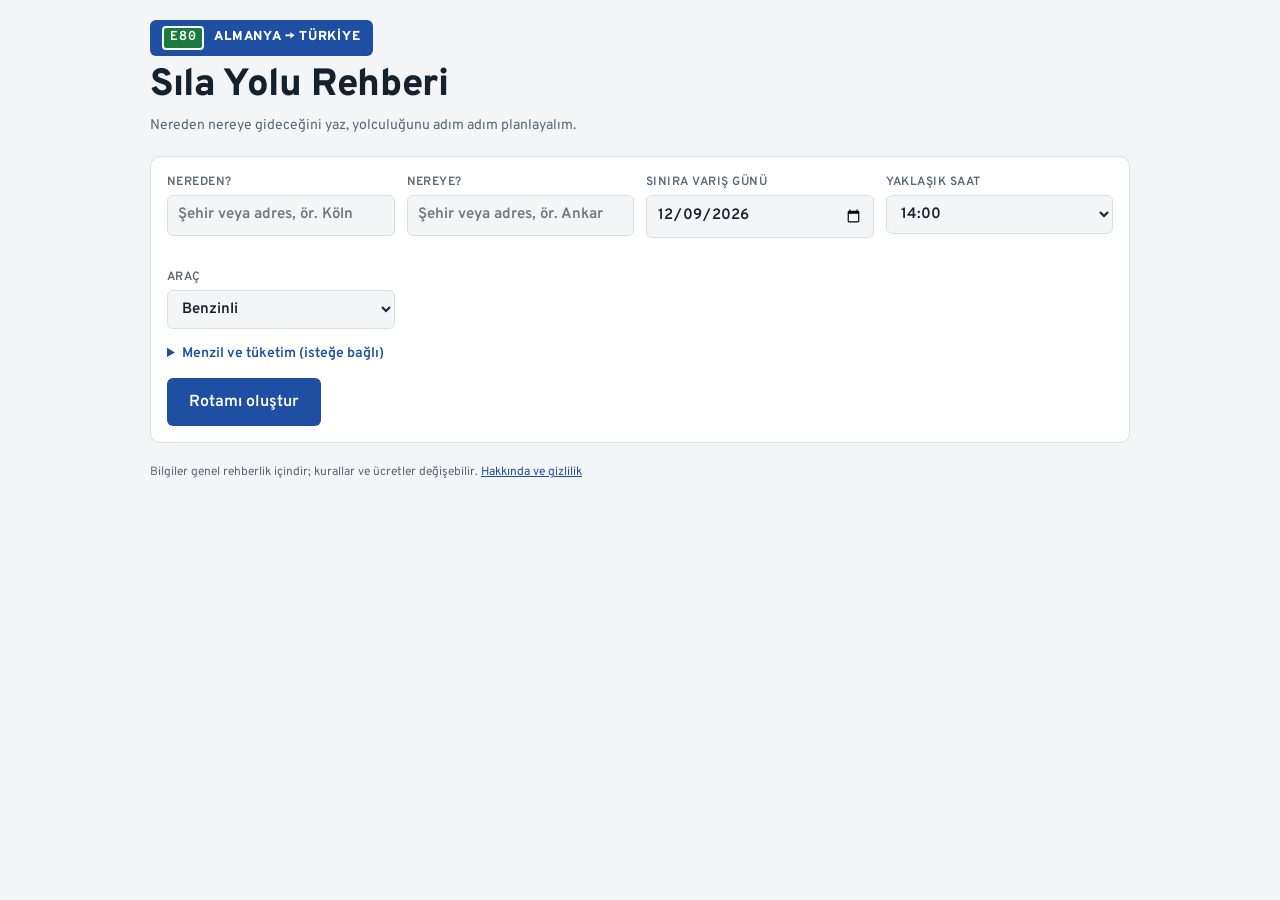
==== index.html @ c0188beb "Impressum yerine Türkçe Hakkında/gizlilik sayfası Co-Authored-By: Claude Opus 5.5 (1M context) <nore" ====
<!doctype html>
<html lang="tr">
<head>
<meta charset="utf-8">
<meta name="viewport" content="width=device-width,initial-scale=1,viewport-fit=cover">
<meta name="description" content="Almanya'dan Türkiye'ye arabayla gidenler için rota, gümrük bekleme tahmini, vinyet, hız sınırı, roaming, yakıt ve tatil planlayıcısı.">
<title>Sıla Yolu Rehberi</title>
<link rel="preconnect" href="https://fonts.googleapis.com">
<link rel="stylesheet" href="https://fonts.googleapis.com/css2?family=Overpass:wght@400;600;800&family=Overpass+Mono:wght@500;700&display=swap">
<style>
/* Layout: otoyol tabelası dili; 3 adım: yolculuk formu → rota seçimi → açılır bölümlü plan */
:root{
  --bg:#f3f5f7; --surface:#ffffff; --ink:#15212c; --muted:#596777; --line:#d8dfe6;
  --accent:#1f4fa3; --accent-ink:#ffffff; --eroad:#1b7a3e; --signal:#e0a100;
  --good:#1d7a46; --warn:#a86300; --bad:#b3261e; --good-bg:#e3f3ea; --warn-bg:#fdf1dc; --bad-bg:#fbe5e3;
  --display:"Overpass",system-ui,-apple-system,"Segoe UI",sans-serif;
  --body:"Overpass",system-ui,-apple-system,"Segoe UI",sans-serif;
  --mono:"Overpass Mono",ui-monospace,"SFMono-Regular",Menlo,monospace;
}
@media (prefers-color-scheme:dark){:root:not([data-theme="light"]){
  --bg:#0e141c; --surface:#16202b; --ink:#e5ecf2; --muted:#94a2b1; --line:#283545;
  --accent:#6e9ae6; --accent-ink:#0e141c; --eroad:#4cb874; --signal:#f0b429;
  --good:#5cc98d; --warn:#f0a13a; --bad:#f2766c; --good-bg:#14301f; --warn-bg:#33260d; --bad-bg:#3a1714; color-scheme:dark}}
:root[data-theme="dark"]{
  --bg:#0e141c; --surface:#16202b; --ink:#e5ecf2; --muted:#94a2b1; --line:#283545;
  --accent:#6e9ae6; --accent-ink:#0e141c; --eroad:#4cb874; --signal:#f0b429;
  --good:#5cc98d; --warn:#f0a13a; --bad:#f2766c; --good-bg:#14301f; --warn-bg:#33260d; --bad-bg:#3a1714; color-scheme:dark}
*{box-sizing:border-box}
body{background:var(--bg);color:var(--ink);font-family:var(--body);font-size:15px;line-height:1.5;padding-inline:16px;padding-block:20px 48px}
.wrap{max-width:980px;margin:0 auto;display:flex;flex-direction:column;gap:20px}
h1,h2,h3{font-family:var(--display);text-wrap:balance;margin:0;line-height:1.15}
h1{font-size:clamp(26px,5vw,38px);font-weight:800;letter-spacing:-.01em}
h2{font-size:20px;font-weight:800}
h3{font-size:16px;font-weight:800}
p{margin:0}
a{color:var(--accent)}
.muted{color:var(--muted)}
.small{font-size:13px}
.num{font-family:var(--mono);font-variant-numeric:tabular-nums}
header.top{display:flex;flex-direction:column;gap:8px}
.sign{display:inline-flex;align-items:center;gap:10px;background:var(--accent);color:var(--accent-ink);padding:6px 12px;border-radius:6px;font-family:var(--display);font-weight:800;font-size:13px;letter-spacing:.06em;text-transform:uppercase;align-self:flex-start}
.sign .e{background:var(--eroad);color:#fff;border:2px solid #fff;border-radius:4px;padding:0 6px;font-family:var(--mono)}
.panel{background:var(--surface);border:1px solid var(--line);border-radius:10px;padding:16px}
.controls{display:grid;grid-template-columns:repeat(auto-fit,minmax(160px,1fr));gap:12px}
label{display:flex;flex-direction:column;gap:4px;font-size:12px;font-weight:600;letter-spacing:.04em;text-transform:uppercase;color:var(--muted)}
select,input{font:inherit;font-size:15px;text-transform:none;letter-spacing:0;color:var(--ink);background:var(--bg);border:1px solid var(--line);border-radius:6px;padding:8px 10px;min-width:0;width:100%}
select:focus-visible,input:focus-visible,button:focus-visible,a:focus-visible{outline:3px solid var(--signal);outline-offset:2px}
.hint{font-size:12px;font-weight:400;letter-spacing:0;text-transform:none;min-height:1.2em}
.hint.ok{color:var(--good)} .hint.warn{color:var(--warn)}
.controls{grid-template-columns:repeat(auto-fit,minmax(200px,1fr))}
.filterbar{display:flex;flex-wrap:wrap;gap:8px;align-items:center;justify-content:space-between}
.note{border-left:4px solid var(--signal);background:var(--warn-bg);padding:10px 12px;border-radius:0 6px 6px 0;font-size:13px}
nav.tabs{display:flex;gap:6px;overflow-x:auto;padding-bottom:2px;scrollbar-width:thin}
nav.tabs button{font:inherit;font-family:var(--display);font-weight:600;font-size:14px;white-space:nowrap;border:1px solid var(--line);background:var(--surface);color:var(--ink);padding:8px 14px;border-radius:999px;cursor:pointer}
nav.tabs button[aria-selected="true"]{background:var(--accent);color:var(--accent-ink);border-color:var(--accent)}
.stack{display:flex;flex-direction:column;gap:14px}
.route{display:grid;grid-template-columns:1fr auto;gap:10px 16px;align-items:start}
.route.best{border-color:var(--good);box-shadow:0 0 0 1px var(--good)}
.route .meta{display:flex;flex-direction:column;align-items:flex-end;gap:2px;text-align:right}
.route .big{font-family:var(--mono);font-weight:700;font-size:22px}
.route .body{grid-column:1/-1;display:flex;flex-direction:column;gap:10px;min-width:0}
.plates{display:flex;flex-wrap:wrap;gap:6px;align-items:center}
.plate{font-family:var(--mono);font-weight:700;font-size:12px;border:2px solid var(--ink);border-radius:50%/60%;padding:1px 9px;min-width:38px;text-align:center;background:var(--surface)}
.plate.noeu{border-color:var(--bad);color:var(--bad)}
.arrow{color:var(--muted);font-size:12px}
.chips{display:flex;flex-wrap:wrap;gap:6px}
.chip{font-size:12px;font-weight:600;padding:3px 9px;border-radius:999px;border:1px solid var(--line);background:var(--bg)}
.chip.good{background:var(--good-bg);color:var(--good);border-color:transparent}
.chip.warn{background:var(--warn-bg);color:var(--warn);border-color:transparent}
.chip.bad{background:var(--bad-bg);color:var(--bad);border-color:transparent}
.btn{display:inline-flex;align-items:center;gap:6px;font:inherit;font-weight:600;font-size:14px;text-decoration:none;background:var(--accent);color:var(--accent-ink);border:0;border-radius:6px;padding:8px 14px;cursor:pointer}
.btn.ghost{background:transparent;color:var(--accent);border:1px solid var(--accent)}
.row{display:flex;flex-wrap:wrap;gap:8px;align-items:center}
.tbl{overflow-x:auto;border:1px solid var(--line);border-radius:10px;background:var(--surface)}
table{border-collapse:collapse;width:100%;min-width:560px;font-size:14px}
th,td{padding:9px 12px;text-align:left;border-bottom:1px solid var(--line);vertical-align:top}
th{font-size:11px;letter-spacing:.06em;text-transform:uppercase;color:var(--muted);font-weight:700;background:var(--bg)}
tr:last-child td{border-bottom:0}
td.n{font-family:var(--mono);font-variant-numeric:tabular-nums;white-space:nowrap}
.speed{display:inline-flex;align-items:center;justify-content:center;width:40px;height:40px;border-radius:50%;border:5px solid #d42a1e;background:#fff;color:#111;font-family:var(--mono);font-weight:700;font-size:14px}
.speed.free{border-color:#888;background:#fff;color:#888;font-size:10px;position:relative}
.gates{display:grid;grid-template-columns:repeat(auto-fit,minmax(260px,1fr));gap:12px}
.gate{display:flex;flex-direction:column;gap:8px}
.gate .head{display:flex;justify-content:space-between;gap:10px;align-items:baseline}
.bar{height:8px;border-radius:4px;background:var(--line);overflow:hidden}
.bar>i{display:block;height:100%;border-radius:4px}
.rank{font-family:var(--mono);font-weight:700;color:var(--muted)}
.gate input{max-width:120px}
ul.clean{margin:0;padding-left:18px;display:flex;flex-direction:column;gap:6px}
.check{display:flex;gap:10px;align-items:flex-start;text-transform:none;letter-spacing:0;font-size:15px;font-weight:400;color:var(--ink);flex-direction:row}
.check input{width:auto;margin-top:4px}
footer{font-size:12px;color:var(--muted)}
@media (max-width:560px){.route{grid-template-columns:1fr}.route .meta{align-items:flex-start;text-align:left}}
@media (prefers-reduced-motion:no-preference){.bar>i{transition:width .3s ease}}
.fields{display:grid;grid-template-columns:repeat(auto-fit,minmax(180px,1fr));gap:12px}
.btn.lg{font-size:16px;padding:12px 22px}
.stephead{display:flex;flex-wrap:wrap;gap:10px;align-items:center;justify-content:space-between}
details.more summary{cursor:pointer;color:var(--accent);font-weight:600;font-size:14px}
details.more[open] summary{margin-bottom:12px}
details.sec{background:var(--surface);border:1px solid var(--line);border-radius:10px}
[hidden]{display:none!important}
details.sec>summary{cursor:pointer;list-style:none;display:grid;grid-template-columns:1fr auto;gap:2px 12px;align-items:center;padding:14px 16px;font-family:var(--display);font-weight:800;font-size:17px}
details.sec>summary::-webkit-details-marker{display:none}
details.sec>summary::after{content:"+";font-family:var(--mono);font-size:20px;color:var(--accent);grid-column:2;grid-row:1/span 2}
details.sec[open]>summary::after{content:"–"}
details.sec>summary .sub{font-family:var(--body);font-weight:400;font-size:13px;color:var(--muted);grid-column:1}
details.sec .inner{padding:0 16px 16px}
.route.compact{gap:8px 16px}
.err{color:var(--bad)}
.hint.busy{color:var(--warn);font-weight:600}
#shareMsg{font-size:13px;color:var(--good)}
</style>
<style>:root{padding:env(safe-area-inset-top,0) 0 env(safe-area-inset-bottom,0)}body{margin:0;font-size:14px}img{max-width:100%}</style>
</head>
<body>


<div class="wrap">
  <header class="top">
    <span class="sign"><span class="e">E80</span> Almanya → Türkiye</span>
    <h1>Sıla Yolu Rehberi</h1>
    <p class="muted" id="tagline">Nereden nereye gideceğini yaz, yolculuğunu adım adım planlayalım.</p>
  </header>

  <!-- ADIM 1: Yolculuk -->
  <form id="step1" class="panel stack" novalidate>
    <div class="fields">
      <label for="from">Nereden?
        <input id="from" list="fromList" autocomplete="off" placeholder="Şehir veya adres, ör. Köln">
        <span id="fromHint" class="hint"></span>
      </label>
      <label for="to">Nereye?
        <input id="to" list="toList" autocomplete="off" placeholder="Şehir veya adres, ör. Ankara">
        <span id="toHint" class="hint"></span>
      </label>
      <label for="date">Sınıra varış günü
        <input id="date" type="date">
        <span id="dateHint" class="hint"></span>
      </label>
      <label for="hour">Yaklaşık saat
        <select id="hour"></select>
      </label>
      <label for="fuel">Araç
        <select id="fuel"><option value="b">Benzinli</option><option value="d">Dizel</option><option value="e">Elektrikli</option></select>
      </label>
    </div>
    <datalist id="fromList"></datalist>
    <datalist id="toList"></datalist>
    <details class="more">
      <summary>Menzil ve tüketim (isteğe bağlı)</summary>
      <div class="fields">
        <label for="range">Dolu depo / tam şarj ile menzil (km)
          <input id="range" type="number" min="100" max="1500" step="50">
        </label>
        <label for="cons"><span id="consLbl">Tüketim (L/100 km)</span>
          <input id="cons" type="number" min="3" max="30" step="0.5">
        </label>
      </div>
    </details>
    <div class="row"><button class="btn lg" type="submit">Rotamı oluştur</button></div>
  </form>

  <!-- ADIM 2: Rota seçimi -->
  <section id="step2" class="stack" hidden>
    <div class="stephead">
      <div class="stack" style="gap:2px;min-width:0"><h2>Rotanı seç</h2><p class="muted small" id="tripLine"></p></div>
      <button class="btn ghost" type="button" data-step="1">Değiştir</button>
    </div>
    <div id="routes" class="stack"></div>
    <p class="muted small">Süre: ortalama 85 km/s sürüş ve seçtiğin gün ile saat için tahmini sınır beklemesi. Mola süresi dahil değil.</p>
  </section>

  <!-- ADIM 3: Plan -->
  <section id="step3" class="stack" hidden>
    <div class="stephead">
      <button class="btn ghost" type="button" data-step="2">← Diğer rotalar</button>
      <button class="btn ghost" type="button" data-step="1">Yeni yolculuk</button>
    </div>
    <div id="planHead" class="panel stack"></div>
    <div id="busyNote" class="note" hidden></div>

    <details class="sec" open>
      <summary><span>Gümrük kapıları</span><span class="sub" id="sumGate"></span></summary>
      <div class="stack inner">
        <p class="small muted">Bekleme süreleri canlı değil, mevsime, güne ve saate göre tahmindir. Yolda öğrendiğin gerçek süreyi “Gözlem” kutusuna yazarsan öneri ona göre değişir.</p>
        <div id="gatesTR" class="gates"></div>
        <div id="gatesTransitWrap" class="stack"><h3>Yol üstündeki diğer sınırlar</h3><div id="gatesTransit" class="gates"></div></div>
        <p class="small">Canlı kontrol: Google Haritalar trafik katmanı, “Kapıkule son durum” grupları<span id="liveLinks"></span>.</p>
      </div>
    </details>

    <details class="sec">
      <summary><span>Vinyet ve otoyol ücretleri</span><span class="sub" id="sumToll"></span></summary>
      <div class="stack inner">
        <p class="small muted">Ücretler yaklaşıktır. Satın almadan önce resmi siteden kontrol et, plakayı doğru gir.</p>
        <div class="tbl"><table>
          <thead><tr><th>Ülke</th><th>Sistem</th><th>Nereden alınır</th><th>Yaklaşık ücret</th><th>Dikkat</th></tr></thead>
          <tbody id="tollRows"></tbody>
        </table></div>
      </div>
    </details>

    <details class="sec">
      <summary><span id="fuelTitle">Yakıt molaları</span><span class="sub" id="sumFuel"></span></summary>
      <div class="stack inner">
        <div id="fuelSummary" class="chips"></div>
        <p class="muted small" id="planNote"></p>
        <div id="evLinks" class="note" hidden>Şarj fiyatlarını göstermiyoruz, çünkü ağa ve üyeliğe göre çok değişiyor. Güncel fiyat, doluluk ve arıza için <a href="https://abetterrouteplanner.com" target="_blank" rel="noopener">A Better Route Planner</a>, <a href="https://www.plugshare.com" target="_blank" rel="noopener">PlugShare</a> veya <a href="https://chargemap.com" target="_blank" rel="noopener">Chargemap</a> kullan. Türkiye'de ZES, Eşarj, Trugo gibi ağların kendi uygulamaları gerekir.</div>
        <div id="fuelPlan" class="stack"></div>
        <h3 id="tableTitle">Ülkelere göre ortalama fiyat</h3>
        <p class="small muted" id="priceNote"><span id="priceStamp">Fiyatlar 5–9 Ekim 2026 ülke ortalamalarıdır.</span> Her sabah kendiliğinden güncellenir. Otoyol istasyonları genelde 10–30 cent daha pahalıdır.</p>
        <div class="tbl"><table>
          <thead id="fuelHead"></thead>
          <tbody id="fuelRows"></tbody>
        </table></div>
      </div>
    </details>

    <details class="sec">
      <summary><span>Hız sınırları</span><span class="sub" id="sumSpeed"></span></summary>
      <div class="stack inner">
        <p class="small muted">Otomobil için genel sınırlar (km/s). Tabela her zaman önceliklidir.</p>
        <div class="tbl"><table>
          <thead><tr><th>Ülke</th><th>Şehir içi</th><th>Şehir dışı</th><th>Ekspres yol</th><th>Otoyol</th><th>Alkol (‰)</th><th>Not</th></tr></thead>
          <tbody id="speedRows"></tbody>
        </table></div>
      </div>
    </details>

    <details class="sec">
      <summary><span>Mobil internet (roaming)</span><span class="sub" id="sumRoam"></span></summary>
      <div class="stack inner">
        <div class="tbl"><table>
          <thead><tr><th>Ülke</th><th>AB roaming</th><th>Açıklama</th></tr></thead>
          <tbody id="roamRows"></tbody>
        </table></div>
        <div id="roamZones" class="gates"></div>
        <ul class="clean small">
          <li>Sınıra 20 km kala otomatik şebeke seçimini kapat ve AB şebekesini elle seç, ya da mobil veriyi kapat.</li>
          <li id="tipRS">Sırbistan için operatörünün paketine bak veya yerel eSIM al.</li>
          <li>Türkiye'de Türk hattı veya eSIM kullan. Yurt dışından getirilen telefon Türk hattıyla 120 gün çalışır.</li>
          <li id="tipFerry">Feribotta telefon gemi şebekesine bağlanır, çok pahalıdır: uçak modu ve gemi Wi-Fi'ı kullan.</li>
          <li>Haritaları yola çıkmadan çevrimdışı indir.</li>
        </ul>
      </div>
    </details>

    <details class="sec" id="holSec">
      <summary><span>Tatiller ve yoğun günler</span><span class="sub" id="sumHol"></span></summary>
      <div class="stack inner">
        <p class="small muted">Sınıra varış gününe göre: yol boyunca geçeceğin ülkelerde son 2 gün içindeki resmi tatiller, Türkiye'de varışını izleyen günler ve devam eden okul tatilleri.</p>
        <div id="holList" class="stack"></div>
        <p class="small muted">Resmi tatillerde otoyol dışındaki market ve benzinlikler kapalı olabilir. Kamyon yasağı olan ülkelerde (Avusturya, Macaristan, Romanya vb.) yollar daha rahat olabilir. Okul tatilinde yerel tatil trafiği artar.</p>
      </div>
    </details>

    <details class="sec">
      <summary><span>Acil numaralar ve konsolosluklar</span><span class="sub">Her yerde 112</span></summary>
      <div class="stack inner">
        <div class="panel stack" style="gap:4px">
          <p class="small muted">Dışişleri Konsolosluk Çağrı Merkezi (7/24)</p>
          <p class="big num" style="font-size:20px;font-weight:700;user-select:all">+90 312 292 29 29</p>
          <p class="small muted">Pasaport kaybı, kaza, gözaltı gibi durumlarda arayabilirsin.</p>
        </div>
        <div class="tbl"><table>
          <thead><tr><th>Ülke</th><th>Acil</th><th>Yol yardımı</th><th>Türk temsilciliği</th></tr></thead>
          <tbody id="sosRows"></tbody>
        </table></div>
        <p class="small muted">ADAC üyesiysen yurt dışı acil hattı: <span class="num" style="user-select:all">+49 89 22 22 22</span>. Sahte “ADAC” çekici ve yol yardımcılarına dikkat; yardımı sadece bu numaradan iste.</p>
      </div>
    </details>

    <details class="sec">
      <summary><span>Yola çıkmadan kontrol listesi</span><span class="sub" id="sumCheck"></span></summary>
      <div class="stack inner" id="checklist"></div>
    </details>
  </section>

  <footer>Bilgiler genel rehberlik içindir; kurallar ve ücretler değişebilir. <a href="hakkinda.html">Hakkında ve gizlilik</a></footer>
</div>

<script>
const C = {
  DE:{n:"Almanya",p:"D",eu:true}, AT:{n:"Avusturya",p:"A",eu:true}, SI:{n:"Slovenya",p:"SLO",eu:true},
  HR:{n:"Hırvatistan",p:"HR",eu:true}, HU:{n:"Macaristan",p:"H",eu:true}, RS:{n:"Sırbistan",p:"SRB",eu:false},
  CZ:{n:"Çekya",p:"CZ",eu:true}, SK:{n:"Slovakya",p:"SK",eu:true},
  RO:{n:"Romanya",p:"RO",eu:true}, BG:{n:"Bulgaristan",p:"BG",eu:true}, IT:{n:"İtalya",p:"I",eu:true},
  GR:{n:"Yunanistan",p:"GR",eu:true}, TR:{n:"Türkiye",p:"TR",eu:false}
};

// Şehir koordinatları (mesafe tahmini için). Ad|enlem|boylam|diğer yazımlar
const DE_CITIES = `Münih|48.14|11.58|munich,muenchen,münchen;Nürnberg|49.45|11.08|nuremberg;Stuttgart|48.78|9.18;Frankfurt|50.11|8.68|frankfurt am main;Köln|50.94|6.96|koln,cologne;Düsseldorf|51.23|6.78;Dortmund|51.51|7.47;Essen|51.46|7.01;Duisburg|51.43|6.76;Bochum|51.48|7.22;Gelsenkirchen|51.51|7.09;Wuppertal|51.26|7.15;Bielefeld|52.02|8.53;Bonn|50.74|7.10;Mannheim|49.49|8.47;Ludwigshafen|49.48|8.44;Heidelberg|49.40|8.67;Karlsruhe|49.01|8.40;Augsburg|48.37|10.90;Ulm|48.40|9.99;Regensburg|49.01|12.10;Würzburg|49.79|9.95;Ingolstadt|48.77|11.43;Hannover|52.37|9.74;Hamburg|53.55|9.99;Bremen|53.08|8.80;Berlin|52.52|13.40;Leipzig|51.34|12.37;Dresden|51.05|13.74;Kassel|51.31|9.48;Wiesbaden|50.08|8.24;Mainz|50.00|8.27;Saarbrücken|49.24|6.99;Freiburg|47.99|7.85;Heilbronn|49.14|9.22;Pforzheim|48.89|8.70;Offenbach|50.10|8.77;Darmstadt|49.87|8.65;Mönchengladbach|51.19|6.44;Krefeld|51.33|6.56;Aachen|50.78|6.08;Münster|51.96|7.63;Osnabrück|52.28|8.05;Kiel|54.32|10.13;Lübeck|53.87|10.69;Braunschweig|52.27|10.52;Wolfsburg|52.42|10.79;Göttingen|51.54|9.93;Erfurt|50.98|11.03;Chemnitz|50.83|12.92;Magdeburg|52.13|11.63;Rostock|54.09|12.10;Hagen|51.36|7.47;Siegen|50.87|8.02;Koblenz|50.36|7.59;Trier|49.75|6.64;Kaiserslautern|49.44|7.77;Reutlingen|48.49|9.21;Rosenheim|47.86|12.12;Passau|48.57|13.43;Bamberg|49.89|10.89;Viyana|48.21|16.37|wien,vienna;Amsterdam|52.37|4.90;Brüksel|50.85|4.35|brussel,brussels,bruxelles;Zürih|47.38|8.54|zurich,zürich;Paris|48.86|2.35`;
const TR_CITIES = `İstanbul|41.01|28.98|istanbul;Edirne|41.68|26.56;Kırklareli|41.73|27.22;Tekirdağ|40.98|27.51;Çanakkale|40.15|26.41;Bursa|40.19|29.06;Yalova|40.65|29.27;Kocaeli|40.77|29.92|izmit;Sakarya|40.69|30.43|adapazari;Bilecik|40.14|29.98;Düzce|40.84|31.16;Bolu|40.74|31.61;Zonguldak|41.45|31.79;Bartın|41.63|32.34;Karabük|41.20|32.62;Kastamonu|41.38|33.78;Sinop|42.03|35.15;Ankara|39.93|32.86;Eskişehir|39.78|30.52;Kütahya|39.42|29.98;Balıkesir|39.65|27.88;İzmir|38.42|27.14|izmir;Manisa|38.61|27.43;Aydın|37.85|27.85;Muğla|37.22|28.36;Bodrum|37.03|27.43;Marmaris|36.85|28.27;Fethiye|36.62|29.12;Denizli|37.78|29.09;Uşak|38.68|29.41;Afyonkarahisar|38.76|30.54|afyon;Isparta|37.76|30.55;Burdur|37.72|30.29;Antalya|36.89|30.71;Alanya|36.54|32.00;Konya|37.87|32.48;Karaman|37.18|33.22;Aksaray|38.37|34.03;Nevşehir|38.62|34.71|kapadokya;Niğde|37.97|34.68;Kırşehir|39.15|34.16;Kırıkkale|39.85|33.51;Çankırı|40.60|33.62;Çorum|40.55|34.95;Yozgat|39.82|34.81;Kayseri|38.73|35.48;Sivas|39.75|37.02;Tokat|40.31|36.55;Amasya|40.65|35.83;Samsun|41.29|36.33;Ordu|40.98|37.88;Giresun|40.91|38.39;Trabzon|41.00|39.72;Rize|41.03|40.52;Artvin|41.18|41.82;Gümüşhane|40.46|39.48;Bayburt|40.26|40.22;Erzincan|39.75|39.49;Erzurum|39.90|41.27;Kars|40.60|43.10;Ardahan|41.11|42.70;Iğdır|39.92|44.04;Ağrı|39.72|43.05;Van|38.49|43.38;Muş|38.75|41.50;Bitlis|38.40|42.11;Bingöl|38.88|40.50;Tunceli|39.10|39.55;Elazığ|38.67|39.22;Malatya|38.35|38.31;Adıyaman|37.76|38.28;Kahramanmaraş|37.58|36.94|maras;Osmaniye|37.07|36.25;Adana|37.00|35.32;Mersin|36.81|34.64;Hatay|36.20|36.16|antakya;Gaziantep|37.07|37.38|antep;Kilis|36.72|37.12;Şanlıurfa|37.16|38.79|urfa;Diyarbakır|37.91|40.24;Batman|37.88|41.13;Mardin|37.31|40.74;Siirt|37.93|41.94;Şırnak|37.52|42.46;Hakkari|37.57|43.74`;
const parseCities = s => s.split(";").map(r=>{ const [n,la,lo,al] = r.split("|"); return {n, la:+la, lo:+lo, al:(al||"").split(",").filter(Boolean)}; });
const FROM = parseCities(DE_CITIES), TO = parseCities(TR_CITIES);
const norm = s => (s||"").toLocaleLowerCase("tr").replace(/ı/g,"i").replace(/ß/g,"ss").normalize("NFD").replace(/[̀-ͯ]/g,"").replace(/[^a-z0-9 ]/g," ").trim().split(/\s+/)[0]||"";
function findCity(list, text){
  const q = norm(text); if(!q) return null;
  return list.find(c=>norm(c.n)===q || c.al.some(a=>norm(a)===q)) || null;
}
function hav(a,b){ const R=6371, r=Math.PI/180, dLa=(b.la-a.la)*r, dLo=(b.lo-a.lo)*r;
  const x=Math.sin(dLa/2)**2+Math.cos(a.la*r)*Math.cos(b.la*r)*Math.sin(dLo/2)**2; return 2*R*Math.asin(Math.sqrt(x)); }
const HUB = { munich:{la:48.14,lo:11.58}, dresden:{la:51.05,lo:13.74} };
const ENTRY_PT = {la:41.72,lo:26.36}; // Kapıkule
const ROAD = 1.25; // kuş uçuşu → yol mesafesi katsayısı (yaklaşık)

// Sınır kapıları: base = sakin dönemde tipik bekleme (dk), sens = yoğunluğa duyarlılık
const GATES = {
  kapikule:{n:"Kapıkule",o:"Kapitan Andreevo (BG)",city:"Edirne",base:50,sens:1.0,h:"24 saat",tr:true,
    t:"En yoğun kapı. Yaz tatili başında saatlerce kuyruk olabilir. Otomobil şeritleri ayrı."},
  hamzabeyli:{n:"Hamzabeyli",o:"Lesovo (BG)",city:"Edirne",base:30,sens:0.6,h:"24 saat",tr:true,
    t:"Ağırlıklı TIR kapısı ama otomobil de geçer. Kapıkule doluyken iyi alternatif, yaklaşık 15 km kuzeyde."},
  derekoy:{n:"Dereköy",o:"Malko Tarnovo (BG)",city:"Kırklareli",base:20,sens:0.45,h:"24 saat",tr:true,
    t:"Genelde en sakin kapı. Burgaz üzerinden gelenler için. Dağ yolu virajlı, gece dikkat."},
  pazarkule:{n:"Pazarkule",o:"Kastanies (GR)",city:"Edirne",base:25,sens:0.6,h:"Çalışma saatini kontrol et",tr:true,
    t:"Yunanistan'dan girişte Edirne'ye en yakın kapı. Genellikle sakin."},
  ipsala:{n:"İpsala",o:"Kipoi (GR)",city:"Edirne",base:40,sens:0.7,h:"24 saat",tr:true,
    t:"Yunanistan'dan ana giriş. Feribot rotasında İstanbul ve Çanakkale yönüne uygun."},
  batrovci:{n:"Batrovci / Bajakovo",o:"HR → SRB",base:40,sens:1.0,h:"24 saat",
    t:"Schengen çıkışı. Yazın cuma-cumartesi uzun kuyruk olur."},
  horgos:{n:"Röszke / Horgoš",o:"H → SRB",base:45,sens:1.1,h:"24 saat",
    t:"Schengen çıkışı. Yaz zirvesinde 3–5 saat görülebilir. Alternatif: Tompa/Kelebija."},
  gradina:{n:"Gradina / Kalotina",o:"SRB → BG",base:35,sens:0.9,h:"24 saat",
    t:"Schengen girişi. Dimitrovgrad sonrası, Sofya'ya 60 km."},
  ruse:{n:"Giurgiu / Ruse Köprüsü",o:"RO → BG",base:10,sens:0.3,h:"24 saat",
    t:"Schengen içi, pasaport kontrolü yok. Köprü geçiş ücreti ödenir."},
};

const ROUTES = [
  { id:"srb-slo", name:"Klasik rota: Slovenya – Hırvatistan – Sırbistan",
    countries:["DE","AT","SI","HR","RS","BG","TR"], hub:"munich", km:1625, ferry:0,
    via:["Salzburg","Villach","Ljubljana","Zagreb","Belgrad","Niş","Sofya","Kapıkule"],
    mapsVia:["Salzburg","Villach","Ljubljana","Zagreb","Beograd","Niš","Sofia","Kapıkule"],
    borders:["batrovci","gradina"], entry:["kapikule","hamzabeyli"],
    tolls:["AT","AT_TAUERN","SI","HR","RS","BG","TR"],
    pros:["En bilinen ve en çok tesisi olan rota","Neredeyse tamamı otoyol"],
    cons:["2 Schengen dışı sınır (Sırbistan)","Tauern ve Karawanken tünel ücretleri","Sırbistan'da AB roaming yok"] },
  { id:"srb-hu", name:"Macaristan – Sırbistan rotası",
    countries:["DE","AT","HU","RS","BG","TR"], hub:"munich", km:1735, ferry:0,
    via:["Linz","Viyana","Budapeşte","Szeged","Belgrad","Niş","Sofya","Kapıkule"],
    mapsVia:["Linz","Wien","Budapest","Szeged","Beograd","Niš","Sofia","Kapıkule"],
    borders:["horgos","gradina"], entry:["kapikule","hamzabeyli"],
    tolls:["AT","HU","RS","BG","TR"],
    pros:["Avusturya'da tünel ücreti yok","Kuzey ve doğu Almanya'dan çıkışta mantıklı"],
    cons:["Röszke/Horgoš yazın çok yoğun","2 Schengen dışı sınır","Sırbistan'da AB roaming yok"] },
  { id:"eu-ro", name:"AB içi rota: Macaristan – Romanya – Bulgaristan",
    countries:["DE","AT","HU","RO","BG","TR"], hub:"munich", km:1890, ferry:0,
    via:["Viyana","Budapeşte","Arad","Sibiu","Pitești","Bükreş","Ruse","Haskovo","Kapıkule"],
    mapsVia:["Wien","Budapest","Arad","Sibiu","Pitești","București","Ruse","Haskovo","Kapıkule"],
    borders:["ruse"], entry:["kapikule","hamzabeyli","derekoy"],
    tolls:["AT","HU","RO","RO_BRIDGE","BG","TR"],
    pros:["Türkiye'ye kadar pasaport kontrolü yok (Romanya ve Bulgaristan 2025'ten beri Schengen'de)","Türkiye sınırına kadar AB roaming geçerli","Yaz zirvesinde sınır kuyruğundan kaçınmak için en iyi seçenek"],
    cons:["Yaklaşık 250 km daha uzun","Romanya'da otoyolun bazı kesimleri hâlâ yapım aşamasında","Bulgaristan içi yollar yer yer tek şerit"] },
  { id:"cz", name:"Doğu rotası: Çekya – Slovakya – Macaristan – Sırbistan",
    countries:["DE","CZ","SK","HU","RS","BG","TR"], hub:"dresden", km:1740, ferry:0,
    via:["Dresden","Prag","Brno","Bratislava","Budapeşte","Szeged","Belgrad","Niş","Sofya","Kapıkule"],
    mapsVia:["Dresden","Praha","Brno","Bratislava","Budapest","Szeged","Beograd","Niš","Sofia","Kapıkule"],
    borders:["horgos","gradina"], entry:["kapikule","hamzabeyli"],
    tolls:["CZ","SK","HU","RS","BG","TR"],
    pros:["Berlin, Hamburg, Leipzig, Dresden gibi kuzey ve doğu şehirlerinden en kısa yol","Avusturya'ya hiç girmezsin"],
    cons:["3 ayrı vinyet (Çekya, Slovakya, Macaristan)","Röszke/Horgoš yazın çok yoğun","Sırbistan'da AB roaming yok"] },
  { id:"ferry", name:"Feribot rotası: İtalya – Yunanistan",
    countries:["DE","AT","IT","GR","TR"], hub:"munich", km:1320, ferry:18, entryPt:{la:40.92,lo:26.38},
    via:["Innsbruck","Brenner","Verona","Ancona","(feribot) İgumenitsa","Selanik","İpsala"],
    mapsVia:["Innsbruck","Verona","Ancona","Igoumenitsa","Thessaloniki","İpsala"],
    borders:[], entry:["ipsala","pazarkule"],
    tolls:["AT","AT_BRENNER","IT","FERRY","GR","TR"],
    pros:["Yaklaşık 18 saat feribotta dinlenme","Sırbistan yok, Türkiye'ye kadar AB roaming"],
    cons:["En pahalı seçenek (feribot için önceden rezervasyon)","Feribotta internet çok pahalı","Yaz aylarında biletler erken tükenir"] },
];

const TOLLS = {
  DE:{c:"DE",sys:"Ücretsiz",where:"–",price:"0 €",note:"Otomobil için otoyol ücretsiz."},
  AT:{c:"AT",sys:"Dijital vinyet",where:'<a href="https://shop.asfinag.at" target="_blank" rel="noopener">shop.asfinag.at</a>, ASFINAG uygulaması, sınır benzinlikleri',price:"1 gün ≈ 9 € · 10 gün ≈ 13 € · 2 ay ≈ 32 €",note:"İnternetten alınan vinyet, cayma hakkı nedeniyle <b>18 gün sonra</b> geçerli olur. Son dakikaysa benzinlikten al."},
  AT_TAUERN:{c:"AT",sys:"Tünel ücreti (Tauern A10, Karawanken A11)",where:"Gişe veya ASFINAG “Digitale Streckenmaut”",price:"Tauern ≈ 15 € · Karawanken ≈ 9 €",note:"Vinyete ek olarak alınır."},
  AT_BRENNER:{c:"AT",sys:"Brenner otoyolu ücreti (A13)",where:"Gişe veya Digitale Streckenmaut",price:"≈ 12 €",note:"Vinyete ek olarak alınır."},
  CZ:{c:"CZ",sys:"E-vinyet (dálniční známka)",where:'<a href="https://edalnice.cz" target="_blank" rel="noopener">edalnice.cz</a>',price:"10 gün ≈ 11–12 €",note:"Sadece resmi siteden al."},
  SK:{c:"SK",sys:"E-vinyet (e-známka)",where:'<a href="https://eznamka.sk" target="_blank" rel="noopener">eznamka.sk</a>',price:"10 gün ≈ 12 €",note:"Bratislava çevre yolu da vinyetli."},
  SI:{c:"SI",sys:"E-vinyet",where:'<a href="https://evinjeta.dars.si" target="_blank" rel="noopener">evinjeta.dars.si</a>',price:"7 gün ≈ 16 € · 1 ay ≈ 32 €",note:"Sadece resmi siteden al; aracı satan sahte siteler var."},
  HR:{c:"HR",sys:"Gişe (km başına)",where:"Otoyol gişesi (kart veya €)",price:"Zagreb → Lipovac ≈ 15 €",note:"Elektronik serbest geçiş sistemine geçiş sürüyor; tabelalara dikkat."},
  HU:{c:"HU",sys:"E-matrica (e-vinyet)",where:'<a href="https://nemzetiutdij.hu" target="_blank" rel="noopener">nemzetiutdij.hu</a>, benzinlikler',price:"10 gün ≈ 16–18 €",note:"Sadece geçiş için il bazlı (vármegye) vinyet daha ucuz olabilir."},
  RS:{c:"RS",sys:"Gişe",where:"Otoyol gişesi (dinar, € veya kart)",price:"Kuzey sınırı → Bulgaristan ≈ 25–30 €",note:"€ ile ödemede kur kötü, para üstü dinar verilir. Kart en pratiği."},
  RO:{c:"RO",sys:"Rovinieta (e-vinyet)",where:'<a href="https://www.erovinieta.ro" target="_blank" rel="noopener">erovinieta.ro</a>, sınır benzinlikleri',price:"7 gün ≈ 6 €",note:"Tüm ulusal yollarda zorunlu; kamera ile denetleniyor."},
  RO_BRIDGE:{c:"RO",sys:"Tuna köprüsü (Giurgiu – Ruse)",where:"Köprü gişesi",price:"≈ 3–6 €",note:"Alternatif: Calafat – Vidin köprüsü."},
  BG:{c:"BG",sys:"E-vinyet",where:'<a href="https://web.bgtoll.bg" target="_blank" rel="noopener">bgtoll.bg</a>, sınırdaki satış noktaları',price:"Hafta sonu ≈ 5 € · 1 hafta ≈ 8 € · 1 ay ≈ 15 €",note:"Bulgaristan 2026'dan beri euro kullanıyor."},
  IT:{c:"IT",sys:"Gişe (km başına)",where:"Otoyol gişesi",price:"Brenner → Ancona ≈ 55 €",note:"Biletini al, çıkışta öde. Telepass şeridine girme."},
  FERRY:{c:"IT",sys:"Feribot (Ancona/Venedik/Bari → İgumenitsa)",where:"Minoan, Anek-Superfast, Grimaldi",price:"Araç + 2 kişi ≈ 300–600 €",note:"Yaz için aylar önce rezervasyon yap."},
  GR:{c:"GR",sys:"Gişe",where:"Otoyol gişesi (Egnatia Odos)",price:"İgumenitsa → Kipoi ≈ 30 €",note:""},
  TR:{c:"TR",sys:"HGS etiketi",where:"PTT, Kapıkule'deki satış noktaları, bazı bankalar",price:"Yolun ve köprülerin ücreti etikete yansır",note:"Etiket yoksa geçişten sonra kısa sürede ödenmeli, aksi halde ceza. Osmangazi ve 1915 Çanakkale köprüleri pahalı."},
};

const SPEED = [
  ["DE","50","100","–","Sınırsız (tavsiye 130)","0,5","Sınırsız kesimler azalıyor; tabelaya bak."],
  ["AT","50","100","–","130","0,5","IG-L hava kirliliği bölgelerinde 100. Kış lastiği kuralı (Kasım–Nisan)."],
  ["CZ","50","90","110","130","0,0","Sıfır tolerans. Farlar gündüz de açık."],
  ["SK","50","90","–","130","0,0","Sıfır tolerans. Farlar gündüz de açık."],
  ["SI","50","90","110","130","0,5","Farlar gündüz de açık."],
  ["HR","50","90","110","130","0,5","24 yaş altı için 0. Kışın gündüz farları açık."],
  ["HU","50","90","110","130","0,0","Şehir dışında farlar gündüz de açık. Sıfır tolerans."],
  ["RS","50","80","100","130","0,2","Farlar gündüz de açık. Radar denetimi sık."],
  ["RO","50","90 (E-yollarda 100)","120","130","0,0","Sıfır tolerans. Şehir dışında farlar açık."],
  ["BG","50","90","120","140","0,5","Kasım–Mart farlar gündüz de açık."],
  ["IT","50","90","110","130 (yağmurda 110)","0,5","Tutor ortalama hız kameraları yaygın."],
  ["GR","50","90","110","130","0,5",""],
  ["TR","50","90 (bölünmüş yolda 110)","–","120 (bazı kesimlerde 130–140)","0,5","Ortalama hız koridorları (EDS) çok yaygın."],
];

const ROAM = [
  ["DE",true,"Kendi hattın."],["AT",true,""],["CZ",true,""],["SK",true,""],["SI",true,""],["HR",true,"Bosna sınırına yakın yollarda Bosna şebekesine dikkat."],
  ["HU",true,"Szeged civarında Sırp şebekesine bağlanma riski."],
  ["RS",false,"AB dışı. AB–Batı Balkan anlaşmasıyla ücretler düşürülüyor ama “evdeki gibi” garanti değil. Operatörüne sor."],
  ["RO",true,""],["BG",true,"Kalotina ve Svilengrad/Edirne çevresinde Sırp veya Türk şebekesine dikkat."],
  ["IT",true,""],["GR",true,"Kipoi/Kastanies çevresinde Türk şebekesine dikkat."],
  ["TR",false,"AB dışı. Türk hattı veya eSIM önerilir."],
];
const ZONES = [
  {c:["HR","RS"],n:"Hırvatistan – Sırbistan sınırı",d:"Lipovac / Bajakovo çevresi",lvl:"bad",t:"Sırbistan şebekesi 15–20 km önceden yakalanabilir."},
  {c:["HU","RS"],n:"Macaristan – Sırbistan sınırı",d:"Szeged / Röszke çevresi",lvl:"bad",t:"Szeged'den itibaren telefon Sırp şebekesine geçebilir."},
  {c:["RS"],n:"Sırbistan'ın tamamı",d:"~400–500 km",lvl:"bad",t:"AB roaming kuralı geçerli değil. Veriyi kapat ya da paket al."},
  {c:["RS","BG"],n:"Bulgaristan – Sırbistan sınırı",d:"Dragoman / Kalotina",lvl:"warn",t:"Bulgaristan'a girince elle Bulgar şebekesi seç."},
  {c:["BG"],n:"Bulgaristan – Türkiye sınırı",d:"Svilengrad, Lesovo, Malko Tarnovo",lvl:"bad",t:"Türk şebekesi (Turkcell, Vodafone, Türk Telekom) 10–20 km önceden gelir."},
  {c:["GR"],n:"Yunanistan – Türkiye sınırı",d:"Alexandroupoli – Kipoi – Kastanies",lvl:"bad",t:"Evros boyunca Türk şebekesine geçme riski yüksek."},
  {c:["IT","GR"],n:"Feribot",d:"Adriyatik / İyon denizi",lvl:"bad",t:"Gemi şebekesi AB roaming değildir, MB başına çok pahalı."},
];

// Yaklaşık ortalama pompa fiyatları (€/L): benzin, dizel
const FUEL = {
  DE:[2.20,2.25,"Aral, Shell, Esso, JET","Otoyolda (Autobahn) 20–30 cent pahalı. Bir çıkış sapıp kasabadan al; akşam saatlerinde fiyat düşer."],
  AT:[1.84,2.14,"OMV, BP, Shell, Eni","Fiyatlar Almanya'dan genelde ucuz: sınırı geçince doldur. Otoyol dışında daha ucuz."],
  CZ:[1.85,1.95,"Benzina, MOL, Shell","Kartla ödeme her yerde var."],
  SK:[1.85,1.97,"Slovnaft, OMV, Shell",""],
  SI:[1.76,1.98,"Petrol, OMV, MOL","Otoyol dışında fiyatlar devlet tarafından sınırlandırılıyor, daha ucuz."],
  HR:[1.83,1.98,"INA, Tifon, Petrol","Sırbistan öncesi son AB istasyonları Lipovac çevresinde."],
  HU:[1.73,1.93,"MOL, OMV, Shell","Szeged çevresinde Sırbistan öncesi doldur; Röszke kuyruğunda depo boş kalmasın."],
  RS:[1.77,2.02,"NIS Petrol, OMV, MOL, Lukoil","Kart kabul ediliyor; € ile ödemede kur kötü. Çok gerekmedikçe az al."],
  RO:[1.89,2.05,"Petrom, OMV, Rompetrol, MOL","Otoyolun bazı kesimlerinde istasyon az; yarım depoda doldur."],
  BG:[1.66,1.89,"Shell, OMV, Lukoil, Eko","AB içinde ucuz ülkelerden. Kapıkule öncesi Türkiye fiyatıyla karşılaştır; Türkiye ucuzsa yarım depoyla geç."],
  IT:[2.07,2.27,"Eni, Q8, IP, Tamoil","“Self” pompa “servito”dan ucuz. Otoyol (autostrada) istasyonları pahalı."],
  GR:[2.20,2.17,"EKO, Shell, BP, Avin","Benzin pahalı; Türkiye'ye yakın doldurmak yerine az al."],
  TR:[1.53,1.63,"Opet, Shell, BP, Petrol Ofisi","Fiyat TL ve sık değişir; € karşılığı kura göre. Sınırdan sonraki ilk istasyonlar Edirne girişinde."],
};
// Şarj ağları ve ipucu (fiyat bilinçli olarak yok: güvenilir kaynak bulunamadı)
const EV = {
  DE:["Ionity, EnBW, Tesla, Aral pulse, Fastned","Otoyol dinlenme tesislerinde (Rastplatz) hızlı şarj çok yaygın."],
  AT:["Ionity, SMATRICS, Tesla, EnBW, Wien Energie","Tauern ve Brenner rampalarında tüketim artar, yüksek şarjla çık."],
  CZ:["ČEZ, PRE, Ionity, Tesla","D1 otoyolunda Prag–Brno arası yeterli istasyon var."],
  SK:["ZSE Drive, GreenWay, Ionity, Tesla",""],
  SI:["Petrol, Ionity, Tesla, Gremo","Otoyol boyunca Petrol istasyonlarında DC şarj var."],
  HR:["ELEN (HEP), Ionity, Tesla, Petrol","Sırbistan'a girmeden Zagreb–Slavonski Brod arasında %90'a kadar doldur."],
  HU:["Mobiliti, MOL Plugee, Ionity, Tesla","Szeged'de doldur; sınır kuyruğunda klima tüketir."],
  RS:["NIS (Elektro), otel ve AVM şarjları, Tesla (Belgrad çevresi)","<b>Hızlı şarj ağı seyrek.</b> Belgrad ve Niş'te plan yap, istasyonu önceden uygulamadan kontrol et."],
  RO:["Renovatio, Ionity, Tesla, Kaufland/Lidl","A1 otoyolunda istasyonlar artıyor ama kesintili; yedek plan yap."],
  BG:["Eldrive, Fines, Petrol, Tesla","Sofya–Plovdiv–Haskovo hattında yeterli. Türkiye öncesi Haskovo'da doldur."],
  IT:["Free To X, Ionity, Enel X, Tesla","Autostrada istasyonları pahalı, şarj noktası bol."],
  GR:["ΔΕΗ blue, Tesla, Ionity","Egnatia Odos boyunca istasyon az; Yanya ve Selanik'te doldur."],
  TR:["ZES, Eşarj, Trugo, Tesla, Voltrun","Fiyat TL bazlı; her ağın uygulaması ayrı. Edirne girişinde hızlı şarj var."],
};
// Rota durakları: [ad, harita adı, ülke, hub'dan km]
const STOPS = {
  "srb-slo":[["Salzburg","Salzburg","AT",145],["Villach","Villach","AT",330],["Ljubljana","Ljubljana","SI",400],["Zagreb","Zagreb","HR",540],["Lipovac","Lipovac Croatia","HR",780],["Belgrad","Beograd","RS",930],["Niş","Niš","RS",1170],["Sofya","Sofia","BG",1325],["Plovdiv","Plovdiv","BG",1475],["Haskovo","Haskovo","BG",1550],["Svilengrad","Svilengrad","BG",1610]],
  "srb-hu":[["Linz","Linz","AT",290],["Viyana","Wien","AT",435],["Győr","Győr","HU",555],["Budapeşte","Budapest","HU",680],["Szeged","Szeged","HU",855],["Belgrad","Beograd","RS",1040],["Niş","Niš","RS",1280],["Sofya","Sofia","BG",1435],["Plovdiv","Plovdiv","BG",1585],["Haskovo","Haskovo","BG",1660],["Svilengrad","Svilengrad","BG",1720]],
  "eu-ro":[["Linz","Linz","AT",290],["Viyana","Wien","AT",435],["Budapeşte","Budapest","HU",680],["Makó","Makó","HU",880],["Arad","Arad","RO",945],["Deva","Deva","RO",1100],["Sibiu","Sibiu","RO",1220],["Pitești","Pitești","RO",1400],["Bükreş","București","RO",1510],["Ruse","Ruse","BG",1580],["Veliko Tarnovo","Veliko Tarnovo","BG",1690],["Haskovo","Haskovo","BG",1800],["Svilengrad","Svilengrad","BG",1875]],
  "cz":[["Prag","Praha","CZ",150],["Brno","Brno","CZ",355],["Bratislava","Bratislava","SK",485],["Budapeşte","Budapest","HU",685],["Szeged","Szeged","HU",860],["Belgrad","Beograd","RS",1045],["Niş","Niš","RS",1285],["Sofya","Sofia","BG",1440],["Plovdiv","Plovdiv","BG",1590],["Haskovo","Haskovo","BG",1665],["Svilengrad","Svilengrad","BG",1725]],
  "ferry":[["Innsbruck","Innsbruck","AT",165],["Bolzano","Bolzano","IT",290],["Verona","Verona","IT",430],["Bologna","Bologna","IT",570],["Ancona","Ancona","IT",720],["İgumenitsa","Igoumenitsa","GR",720],["Yanya","Ioannina","GR",800],["Selanik","Thessaloniki","GR",1030],["Kavala","Kavala","GR",1190],["Dedeağaç","Alexandroupoli","GR",1300]],
};

// Yoğun dönemler. Kaynaklar: schulferien.org (DE, AT), oesterreich.gv.at, rijksoverheid (NL), vlaanderen.be ve FWB takvimi (BE),
// icalendrier.fr (FR), resmi okul takvimleri (RS, BG, RO, HR, SI, HU, GR), Diyanet takvimi (bayramlar), Python "holidays" kütüphanesi (resmi tatiller).
const BAYRAM = [["2027-03-08","Ramazan Bayramı (arefe 8 Mart 2027)"],["2027-05-15","Kurban Bayramı (arefe 15 Mayıs 2027)"]];
// Gurbetçilerin yaşadığı ülkelerde okul tatili başlangıçları: [ülke, başlangıç, tatil, bölge]
const ORIGIN = [
  ["DE","2026-10-05","sonbahar tatili","Hessen, Renanya-Pfalz, Saarland"],
  ["DE","2026-10-12","sonbahar tatili","Aşağı Saksonya, Bremen, Saksonya, Schleswig-Holstein, Türingen"],
  ["DE","2026-10-15","sonbahar tatili","Mecklenburg-Vorpommern"],
  ["DE","2026-10-17","sonbahar tatili","Kuzey Ren-Vestfalya"],
  ["DE","2026-10-19","sonbahar tatili","Berlin, Brandenburg, Hamburg, Saksonya-Anhalt"],
  ["DE","2026-10-26","sonbahar tatili","Baden-Württemberg"],
  ["DE","2026-11-02","sonbahar tatili","Bavyera"],
  ["DE","2026-12-21","yılbaşı tatili","Hamburg, Mecklenburg-Vorpommern, Saarland, Saksonya-Anhalt, Schleswig-Holstein"],
  ["DE","2026-12-23","yılbaşı tatili","Kuzey Ren-Vestfalya, Baden-Württemberg, Hessen, Aşağı Saksonya ve diğer eyaletler"],
  ["DE","2027-03-01","bahar tatili","Hamburg"],
  ["DE","2027-03-22","Paskalya tatili","Kuzey Ren-Vestfalya, Bavyera, Hessen, Aşağı Saksonya, Berlin ve diğer eyaletler"],
  ["DE","2027-03-30","Paskalya tatili","Baden-Württemberg, Saarland, Schleswig-Holstein"],
  ["DE","2027-05-18","Pfingsten tatili","Baden-Württemberg, Bavyera"],
  ["DE","2027-06-28","yaz tatili","Hessen, Renanya-Pfalz, Saarland"],
  ["DE","2027-07-01","yaz tatili","Berlin, Brandenburg, Hamburg"],
  ["DE","2027-07-03","yaz tatili","Schleswig-Holstein"],
  ["DE","2027-07-05","yaz tatili","Mecklenburg-Vorpommern"],
  ["DE","2027-07-08","yaz tatili","Aşağı Saksonya, Bremen"],
  ["DE","2027-07-10","yaz tatili","Saksonya, Saksonya-Anhalt, Türingen"],
  ["DE","2027-07-19","yaz tatili","Kuzey Ren-Vestfalya"],
  ["DE","2027-07-29","yaz tatili","Baden-Württemberg"],
  ["DE","2027-08-02","yaz tatili","Bavyera"],
  ["AT","2026-10-27","sonbahar tatili","tüm eyaletler"],
  ["AT","2026-12-24","yılbaşı tatili","tüm eyaletler"],
  ["AT","2027-02-01","sömestr tatili","Viyana, Aşağı Avusturya"],
  ["AT","2027-02-08","sömestr tatili","Burgenland, Karintiya"],
  ["AT","2027-02-15","sömestr tatili","Yukarı Avusturya, Salzburg, Styria, Tirol, Vorarlberg"],
  ["AT","2027-03-20","Paskalya tatili","tüm eyaletler"],
  ["AT","2027-07-03","yaz tatili","Viyana, Aşağı Avusturya, Burgenland"],
  ["AT","2027-07-10","yaz tatili","diğer eyaletler"],
  ["NL","2026-10-10","sonbahar tatili","Kuzey bölgesi"],
  ["NL","2026-10-17","sonbahar tatili","Orta ve Güney bölgeleri"],
  ["NL","2026-12-19","yılbaşı tatili","tüm bölgeler"],
  ["NL","2027-02-13","bahar tatili","Güney bölgesi"],
  ["NL","2027-02-20","bahar tatili","Kuzey ve Orta bölgeleri"],
  ["NL","2027-04-24","mayıs tatili","tüm bölgeler"],
  ["NL","2027-07-10","yaz tatili","Kuzey bölgesi"],
  ["NL","2027-07-17","yaz tatili","Orta bölge"],
  ["NL","2027-07-24","yaz tatili","Güney bölgesi"],
  ["BE","2026-10-19","sonbahar tatili","Valonya ve Brüksel (Fransızca okullar)"],
  ["BE","2026-11-02","sonbahar tatili","Flaman bölgesi"],
  ["BE","2026-12-21","yılbaşı tatili","tüm ülke"],
  ["BE","2027-02-08","karnaval tatili","Flaman bölgesi"],
  ["BE","2027-02-22","karnaval tatili","Valonya ve Brüksel"],
  ["BE","2027-03-29","Paskalya tatili","Flaman bölgesi"],
  ["BE","2027-04-26","bahar tatili","Valonya ve Brüksel"],
  ["BE","2027-07-01","yaz tatili","Flaman bölgesi"],
  ["BE","2027-07-03","yaz tatili","Valonya ve Brüksel"],
  ["FR","2026-10-17","Toussaint tatili","tüm bölgeler"],
  ["FR","2026-12-19","Noel tatili","tüm bölgeler"],
  ["FR","2027-07-03","yaz tatili","tüm bölgeler"],
];
const ORIGIN_N = {DE:"Almanya",AT:"Avusturya",NL:"Hollanda",BE:"Belçika",FR:"Fransa"};
// Rotadaki Balkan ülkelerinde okul tatilleri (yerel trafik): [ülke, başlangıç, bitiş, tatil]
const LOCAL = [
  ["RS","2026-12-31","2027-01-18","kış tatili"],["RS","2027-04-30","2027-05-04","bahar tatili"],["RS","2027-06-14","2027-08-31","yaz tatili"],
  ["BG","2026-10-31","2026-11-02","sonbahar tatili"],["BG","2026-12-24","2027-01-03","Noel tatili"],["BG","2027-01-30","2027-02-02","kış tatili"],["BG","2027-04-03","2027-04-11","bahar tatili"],["BG","2027-06-16","2027-08-31","yaz tatili (başlangıç sınıfa göre değişir)"],
  ["RO","2026-10-24","2026-11-01","sonbahar tatili"],["RO","2026-12-23","2027-01-10","kış tatili"],["RO","2027-04-24","2027-05-04","bahar tatili"],["RO","2027-06-19","2027-09-05","yaz tatili"],
  ["HR","2026-12-24","2027-01-06","Noel tatili"],["HR","2027-02-22","2027-02-26","sömestr tatili"],["HR","2027-03-25","2027-04-02","bahar tatili"],["HR","2027-06-16","2027-09-03","yaz tatili"],
  ["SI","2026-10-26","2026-10-30","sonbahar tatili"],["SI","2026-12-25","2027-01-01","yılbaşı tatili"],["SI","2027-02-15","2027-02-26","kış tatili (bölgeye göre)"],["SI","2027-04-27","2027-04-30","mayıs tatili"],["SI","2027-06-28","2027-08-31","yaz tatili"],
  ["HU","2026-10-23","2026-11-01","sonbahar tatili"],["HU","2026-12-19","2027-01-03","kış tatili"],["HU","2027-03-25","2027-04-04","bahar tatili"],["HU","2027-06-19","2027-08-31","yaz tatili"],
  ["GR","2026-12-24","2027-01-07","Noel tatili"],["GR","2027-04-26","2027-05-10","Paskalya tatili"],["GR","2027-06-16","2027-09-10","yaz tatili"],
  ["AT","2026-10-27","2026-10-31","sonbahar tatili"],["AT","2026-12-24","2027-01-06","yılbaşı tatili"],["AT","2027-03-20","2027-03-29","Paskalya tatili"],["AT","2027-07-03","2027-09-12","yaz tatili"],
];
const PUB = {"DE":[["2026-12-25","Noel"],["2026-12-26","Noel'in ikinci günü"],["2027-01-01","Yılbaşı"],["2027-03-26","Kutsal Cuma"],["2027-03-29","Paskalya Pazartesisi"],["2027-05-01","İşçi Bayramı"],["2027-05-06","Göğe Yükseliş Günü"],["2027-05-17","Pentekost Pazartesisi"]],"AT":[["2026-10-26","Ulusal Gün"],["2026-11-01","Azizler Günü"],["2026-12-08","Lekesiz Gebelik Günü"],["2026-12-25","Noel"],["2026-12-26","Aziz Stephen Günü"],["2027-01-01","Yılbaşı"],["2027-01-06","Epifani"],["2027-03-29","Paskalya Pazartesisi"],["2027-05-01","İşçi Bayramı"],["2027-05-06","Göğe Yükseliş Günü"],["2027-05-17","Pentekost Pazartesisi"],["2027-05-27","Corpus Christi"],["2027-08-15","Meryem'in Göğe Kabulü"]],"SI":[["2026-10-31","Reform Günü"],["2026-11-01","Ölüleri Anma Günü"],["2026-12-25","Noel"],["2026-12-26","Bağımsızlık ve Birlik Günü"],["2027-01-01","Yılbaşı"],["2027-01-02","Yılbaşı"],["2027-02-08","Prešeren Günü (kültür bayramı)"],["2027-03-28","Paskalya"],["2027-03-29","Paskalya Pazartesisi"],["2027-04-27","İşgale Karşı Ayaklanma Günü"],["2027-05-01","İşçi Bayramı"],["2027-05-02","İşçi Bayramı"],["2027-05-16","Pentekost"],["2027-06-25","Devlet Günü"],["2027-08-15","Meryem'in Göğe Kabulü"]],"HR":[["2026-11-01","Azizler Günü"],["2026-11-18","Anma Günü"],["2026-12-25","Noel"],["2026-12-26","Aziz Stephen Günü"],["2027-01-01","Yılbaşı"],["2027-01-06","Epifani"],["2027-03-28","Paskalya"],["2027-03-29","Paskalya Pazartesisi"],["2027-05-01","İşçi Bayramı"],["2027-05-27","Corpus Christi"],["2027-05-30","Devlet Günü"],["2027-06-22","Antifaşist Mücadele Günü"],["2027-08-05","Zafer ve Vatan Şükran Günü"],["2027-08-15","Meryem'in Göğe Kabulü"]],"HU":[["2026-10-23","Ulusal Gün"],["2026-11-01","Azizler Günü"],["2026-12-24","Köprü tatili"],["2026-12-25","Noel"],["2026-12-26","Noel'in ikinci günü"],["2027-01-01","Yılbaşı"],["2027-03-15","Ulusal Gün"],["2027-03-26","Kutsal Cuma"],["2027-03-28","Paskalya"],["2027-03-29","Paskalya Pazartesisi"],["2027-05-01","İşçi Bayramı"],["2027-05-16","Pentekost"],["2027-05-17","Pentekost Pazartesisi"],["2027-08-20","Devletin Kuruluşu Günü"]],"RS":[["2026-11-11","Ateşkes Günü"],["2027-01-01","Yılbaşı"],["2027-01-02","Yılbaşı"],["2027-01-07","Ortodoks Noeli"],["2027-02-15","Devlet Günü"],["2027-02-16","Devlet Günü"],["2027-04-30","Kutsal Cuma"],["2027-05-01","Kutsal Cumartesi ve İşçi Bayramı"],["2027-05-02","Paskalya ve İşçi Bayramı"],["2027-05-03","Paskalya Pazartesisi"],["2027-05-04","İşçi Bayramı (telafi tatili)"]],"RO":[["2026-11-30","Aziz Andreas Günü"],["2026-12-01","Ulusal Gün"],["2026-12-25","Noel"],["2026-12-26","Noel"],["2027-01-01","Yılbaşı"],["2027-01-02","Yılbaşı"],["2027-01-06","Epifani"],["2027-01-07","Vaftizci Yahya Günü"],["2027-01-24","Romen Prensliklerinin Birleşmesi"],["2027-04-30","Kutsal Cuma"],["2027-05-01","İşçi Bayramı"],["2027-05-02","Paskalya"],["2027-05-03","Paskalya"],["2027-06-01","Çocuk Günü"],["2027-06-20","Pentekost"],["2027-06-21","Pentekost"],["2027-08-15","Meryem'in Göğe Kabulü"]],"BG":[["2026-12-24","Noel Arifesi"],["2026-12-25","Noel"],["2026-12-26","Noel"],["2026-12-28","Noel (telafi tatili)"],["2027-01-01","Yılbaşı"],["2027-03-03","Kurtuluş Günü"],["2027-04-30","Kutsal Cuma"],["2027-05-01","Kutsal Cumartesi ve İşçi Bayramı"],["2027-05-02","Paskalya"],["2027-05-03","Paskalya"],["2027-05-04","İşçi Bayramı (telafi tatili)"],["2027-05-06","Aziz Georgi Günü"],["2027-05-24","Slav Alfabesi ve Kültür Günü"]],"CZ":[["2026-10-28","Çekoslovakya'nın Kuruluşu"],["2026-11-17","Özgürlük ve Demokrasi Günü"],["2026-12-24","Noel Arifesi"],["2026-12-25","Noel"],["2026-12-26","Noel'in ikinci günü"],["2027-01-01","Yılbaşı"],["2027-03-26","Kutsal Cuma"],["2027-03-29","Paskalya Pazartesisi"],["2027-05-01","İşçi Bayramı"],["2027-05-08","Zafer Günü"],["2027-07-05","Kiril ve Metodius Günü"],["2027-07-06","Jan Hus Günü"]],"SK":[["2026-11-01","Azizler Günü"],["2026-12-24","Noel Arifesi"],["2026-12-25","Noel"],["2026-12-26","Noel'in ikinci günü"],["2027-01-01","Slovak Cumhuriyeti'nin Kuruluşu"],["2027-01-06","Epifani ve Ortodoks Noeli"],["2027-03-26","Kutsal Cuma"],["2027-03-29","Paskalya Pazartesisi"],["2027-05-01","İşçi Bayramı"],["2027-05-08","Faşizme Karşı Zafer Günü"],["2027-07-05","Kiril ve Metodius Günü"],["2027-08-29","Slovak Ulusal Ayaklanması Günü"]],"IT":[["2026-11-01","Azizler Günü"],["2026-12-08","Lekesiz Gebelik Günü"],["2026-12-25","Noel"],["2026-12-26","Aziz Stephen Günü"],["2027-01-01","Yılbaşı"],["2027-01-06","Epifani"],["2027-03-28","Paskalya"],["2027-03-29","Paskalya Pazartesisi"],["2027-04-25","Kurtuluş Günü"],["2027-05-01","İşçi Bayramı"],["2027-06-02","Cumhuriyet Günü"],["2027-08-15","Meryem'in Göğe Kabulü"]],"GR":[["2026-10-28","Ohi Günü"],["2026-12-25","Noel"],["2026-12-26","Meryem Ana Günü"],["2027-01-01","Yılbaşı"],["2027-01-06","Epifani"],["2027-03-15","Temiz Pazartesi"],["2027-03-25","Bağımsızlık Günü"],["2027-04-30","Kutsal Cuma"],["2027-05-01","İşçi Bayramı"],["2027-05-03","Paskalya Pazartesisi"],["2027-05-04","İşçi Bayramı (telafi tatili)"],["2027-06-21","Pentekost Pazartesisi"],["2027-08-15","Meryem'in Göğe Kabulü"]],"TR":[["2026-10-29","Cumhuriyet Bayramı"],["2027-01-01","Yılbaşı"],["2027-03-09","Ramazan Bayramı"],["2027-03-10","Ramazan Bayramı"],["2027-03-11","Ramazan Bayramı"],["2027-04-23","Ulusal Egemenlik ve Çocuk Bayramı"],["2027-05-01","Emek ve Dayanışma Günü"],["2027-05-16","Kurban Bayramı"],["2027-05-17","Kurban Bayramı"],["2027-05-18","Kurban Bayramı"],["2027-05-19","Atatürk'ü Anma, Gençlik ve Spor Bayramı; Kurban Bayramı"],["2027-07-15","Demokrasi ve Millî Birlik Günü"],["2027-08-30","Zafer Bayramı"]]};
const BIG = /Kuzey Ren|Baden|Bavyera|Hessen|Aşağı Saksonya/;
const dayDiff = (a,b) => Math.round((new Date(a+"T12:00:00")-new Date(b+"T12:00:00"))/864e5);
const trDate = s => new Date(s+"T12:00:00").toLocaleDateString("tr-TR",{day:"numeric",month:"long"});
// Sınıra varış günü yoğun bir döneme denk geliyor mu? (gurbetçi trafiği: bekleme tahminini artırır)
function busyAll(dateStr){
  const items=[]; let f=1;
  if(!dateStr) return {f,items};
  for(const [a,n] of BAYRAM){ const d=dayDiff(a,dateStr); if(d>=0 && d<=6){ items.push(`${n} öncesi: Türkiye'ye gidiş çok yoğun olur.`); f=Math.max(f,1.5); } }
  for(const [cc,st,n,reg] of ORIGIN){ const d=dayDiff(dateStr,st); if(d>=0 && d<=4){
    const big = cc==="DE" && BIG.test(reg), summer = /yaz/.test(n);
    f = Math.max(f, big ? 1.6 : summer ? 1.4 : 1.2);
    items.push(`${ORIGIN_N[cc]}'da ${n} ${trDate(st)} günü başlıyor (${reg}).`); } }
  if(items.length>1) f=Math.min(2, f+0.1*(items.length-1));
  return {f,items};
}
function busy(dateStr){ const b=busyAll(dateStr); return b.items.length ? {f:b.f, t:b.items.join(" ")+" İlk günlerde sınırda uzun kuyruk beklenir."} : null; }
// Seçilen rotada, yolculuk günlerine denk gelen resmi ve okul tatilleri
function routeHolidays(r, dateStr){
  const out=[]; if(!dateStr) return out;
  const cs = ["DE",...r.countries.filter(c=>c!=="DE")];
  for(const c of cs){
    const lo = c==="TR" ? 0 : -2, hi = c==="TR" ? 2 : 0;
    const ph = (PUB[c]||[]).filter(([dt])=>{ const d=dayDiff(dt,dateStr); return d>=lo && d<=hi; });
    if(ph.length) out.push({c, kind:"pub", t: ph.map(([dt,n])=>`${trDate(dt)} ${n}`).join(", ")});
    for(const [cc,st,en,n] of LOCAL){ if(cc!==c) continue; const a=dayDiff(dateStr,st), b=dayDiff(en,dateStr); if(a>=-1 && b>=0) out.push({c, kind:"school", t:`Okullarda ${n} (${trDate(st)} – ${trDate(en)})`}); }
  }
  return out;
}

// Acil numaralar ve Türk temsilcilikleri
const SOS = {
  AT:["112 (polis 133, ambulans 144)","ÖAMTC 120 · ARBÖ 123",[["Viyana Büyükelçiliği","https://vienna-emb.mfa.gov.tr"],["Salzburg Başkonsolosluğu","https://salzburg-cg.mfa.gov.tr"]]],
  SI:["112 (polis 113)","AMZS 1987",[["Lübliyana Büyükelçiliği","https://ljubljana-emb.mfa.gov.tr"]]],
  HR:["112 (polis 192)","HAK 1987",[["Zagreb Büyükelçiliği","https://zagreb-emb.mfa.gov.tr"]]],
  HU:["112","MAK 188",[["Budapeşte Büyükelçiliği","https://budapest-emb.mfa.gov.tr"]]],
  RS:["112 · polis 192 · itfaiye 193 · ambulans 194","AMSS 1987",[["Belgrad Büyükelçiliği","https://belgrade-emb.mfa.gov.tr"]]],
  CZ:["112 (polis 158)","ÚAMK 1230",[["Prag Büyükelçiliği","https://prague-emb.mfa.gov.tr"]]],
  SK:["112 (polis 158)","",[["Bratislava Büyükelçiliği","https://bratislava-emb.mfa.gov.tr"]]],
  RO:["112","",[["Bükreş Büyükelçiliği","https://bucharest-emb.mfa.gov.tr"]]],
  BG:["112","",[["Sofya Büyükelçiliği","https://sofia-emb.mfa.gov.tr"],["Burgaz Başkonsolosluğu","https://burgas-cg.mfa.gov.tr"]]],
  IT:["112","ACI 803 116",[["Roma Büyükelçiliği","https://rome-emb.mfa.gov.tr"],["Milano Başkonsolosluğu","https://milan-cg.mfa.gov.tr"]]],
  GR:["112 (polis 100)","ELPA 10400",[["Atina Büyükelçiliği","https://athens-emb.mfa.gov.tr"],["Selanik Başkonsolosluğu","https://thessaloniki-cg.mfa.gov.tr"]]],
  TR:["112 (tüm acil durumlar)","",[]],
  DE:["112 (polis 110)","ADAC +49 89 22 22 22",[]],
};

const CHECK = [
  "Pasaport veya kimlik (Türk vatandaşları için nüfus cüzdanı; yabancılar için pasaport)",
  "Araç ruhsatı ve kendi aracın değilse noter onaylı vekaletname",
  "Yeşil kart: <b>TR</b> ve <b>SRB</b> harfleri üstü çizili olmamalı",
  "Avusturya vinyetini 18 günden önce internetten al ya da benzinlikten al",
  "Slovenya / Macaristan / Romanya / Bulgaristan vinyetleri (rotana göre)",
  "Sırbistan için kart veya biraz dinar",
  "Reflektif yelek (her kişi için), üçgen, ilk yardım çantası",
  "Kış ise kış lastiği (Avusturya, Slovenya, Hırvatistan, Sırbistan, Romanya kuralları)",
  "Haritaları çevrimdışı indir, mobil veri ayarını kontrol et",
  "Almanya ve Avusturya sınırlarında geçici kontroller olabilir, kimliği el altında tut",
  "Türkiye'de HGS etiketi almayı planla",
];

document.documentElement.lang = "tr";
const $ = s => document.querySelector(s);
const store = {
  get(k,d){ try{ const v = localStorage.getItem("silayolu:"+k); return v===null?d:JSON.parse(v);}catch(e){return d;} },
  set(k,v){ try{ localStorage.setItem("silayolu:"+k, JSON.stringify(v)); }catch(e){} }
};

// Kontroller
FROM.forEach(c=>$("#fromList").append(new Option(c.n)));
TO.forEach(c=>$("#toList").append(new Option(c.n)));
for(let h=0;h<24;h++) $("#hour").add(new Option(String(h).padStart(2,"0")+":00",h));
const today = new Date();
const defDate = new Date(today.getFullYear(), today.getMonth(), today.getDate()+3);
const iso = d => d.getFullYear()+"-"+String(d.getMonth()+1).padStart(2,"0")+"-"+String(d.getDate()).padStart(2,"0");
$("#from").value = store.get("loc_from","");
$("#to").value = store.get("loc_to","");
$("#date").value = store.get("date", iso(defDate));
$("#hour").value = store.get("hour","14");
let selRoute = store.get("route",null);

function places(){
  const ft=$("#from").value.trim(), tt=$("#to").value.trim();
  const f=findCity(FROM,ft), t=findCity(TO,tt);
  return { f, t, ft, tt, fName: f?f.n:ft, tName: t?t.n:tt, fMaps: ft, tMaps: tt,
           fPt: f||{la:48.14,lo:11.58}, tPt: t||{la:41.01,lo:28.98} };
}
function hints(){
  const P = places(), fh=$("#fromHint"), th=$("#toHint");
  fh.className="hint "+(P.f?"ok":P.ft?"warn":""); th.className="hint "+(P.t?"ok":P.tt?"warn":"");
  fh.textContent = P.f ? "✓ "+P.f.n : P.ft ? "Listede yok; mesafe Münih'ten tahmin edilir" : "";
  th.textContent = P.t ? "✓ "+P.t.n : P.tt ? "Listede yok; mesafe İstanbul'dan tahmin edilir" : "";
}

// Yoğunluk katsayısı (Türkiye yönü)
const MONTH = [0.8,0.7,0.8,1.0,1.0,1.8,3.0,2.2,1.0,0.9,0.8,1.4];
const DAY = [1.2,0.9,0.9,0.95,1.0,1.3,1.5]; // Pazar..Cumartesi
function hourF(h){ return h<6?0.55 : h<10?0.9 : h<18?1.3 : h<22?1.1 : 0.8; }
function load(){
  const d = new Date(($("#date").value||iso(defDate))+"T12:00:00");
  const b = busy($("#date").value);
  const f = MONTH[d.getMonth()] * DAY[d.getDay()] * hourF(+$("#hour").value) * (b?b.f:1);
  return isNaN(f)?1:f;
}
const obs = store.get("obs",{});
const estWait = id => Math.round(GATES[id].base*(1+(load()-1)*GATES[id].sens)/5)*5;
function gateWait(id){
  if(obs[id]!=null && obs[id]!=="") return {m:+obs[id], own:true};
  return {m:estWait(id), own:false};
}
const fmtMin = m => m<60 ? m+" dk" : Math.floor(m/60)+" sa"+(m%60?" "+String(m%60).padStart(2,"0")+" dk":"");
const level = m => m<=45?"good":m<=120?"warn":"bad";
const plate = c => `<span class="plate${C[c].eu?"":" noeu"}" title="${C[c].n}${C[c].eu?"":" – AB roaming yok"}">${C[c].p}</span>`;
const fmtDate = s => { const d=new Date(s+"T12:00:00"); return isNaN(d)?"":d.toLocaleDateString("tr-TR",{day:"numeric",month:"long",weekday:"long"}); };
const mapsUrl = (P,r) => "https://www.google.com/maps/dir/?api=1&travelmode=driving&origin="+encodeURIComponent(P.fMaps)+"&destination="+encodeURIComponent(P.tMaps)+"&waypoints="+encodeURIComponent(r.mapsVia.join("|"));

function computeRoutes(){
  const P = places();
  return ROUTES.map(r=>{
    const startKm = hav(P.fPt, HUB[r.hub]) * ROAD;
    const endKm = hav(r.entryPt||ENTRY_PT, P.tPt) * ROAD;
    const km = Math.round((r.km + startKm + endKm)/5)*5;
    const drive = km/85*60;
    const transit = r.borders.reduce((s,b)=>s+gateWait(b).m,0);
    const entries = r.entry.map(e=>({id:e,...gateWait(e)})).sort((a,b)=>a.m-b.m);
    const best = entries[0];
    const total = drive + transit + best.m + r.ferry*60;
    return {r,km,drive,transit,best,entries,total,startKm,endKm};
  }).sort((a,b)=>a.total-b.total);
}

// ADIM 2
function renderRoutes(){
  const P = places(), list = computeRoutes();
  $("#tripLine").textContent = `${P.fName} → ${P.tName} · sınırda ${fmtDate($("#date").value)}, ${$("#hour").selectedOptions[0].text}`;
  $("#routes").innerHTML = list.map((x,i)=>{
    const r=x.r, nonEU = r.countries.filter(c=>!C[c].eu && c!=="TR").map(c=>C[c].n);
    return `<article class="panel route compact${i===0?" best":""}">
      <div class="stack" style="gap:6px;min-width:0">
        ${i===0?'<span class="chip good" style="align-self:flex-start">Önerilen</span>':""}
        <h3>${r.name}</h3>
        <div class="plates">${r.countries.map(plate).join('<span class="arrow">›</span>')}</div>
      </div>
      <div class="meta">
        <span class="big">${fmtMin(Math.round(x.total/5)*5)}</span>
        <span class="muted small num">≈ ${x.km.toLocaleString("tr-TR")} km${r.ferry?" + feribot":""}</span>
      </div>
      <div class="body">
        <div class="chips">
          ${r.borders.length?`<span class="chip ${level(x.transit+x.best.m)}">Sınırlarda ≈ ${fmtMin(x.transit+x.best.m)}</span>`:`<span class="chip ${level(x.best.m)}">Sadece Türkiye sınırı ≈ ${fmtMin(x.best.m)}</span>`}
          ${nonEU.length?`<span class="chip bad">${nonEU.join(", ")}'da AB interneti yok</span>`:`<span class="chip good">Türkiye'ye kadar AB interneti</span>`}
        </div>
        <div class="row"><button class="btn${i===0?"":" ghost"}" type="button" data-pick="${r.id}">Bu rotayı seç</button></div>
      </div>
    </article>`;
  }).join("");
}

// ADIM 3
function renderPlan(){
  const list = computeRoutes();
  const x = list.find(v=>v.r.id===selRoute) || list[0];
  const r = x.r; selRoute = r.id;
  const P = places(), inR = c => r.countries.includes(c);
  const nonEU = r.countries.filter(c=>!C[c].eu && c!=="TR").map(c=>C[c].n);
  $("#planHead").innerHTML = `
    <div class="stephead"><div class="stack" style="gap:4px;min-width:0"><h2>${P.fName} → ${P.tName}</h2><p class="small muted">${r.name}</p></div>
      <div class="meta" style="text-align:right"><span class="big num" style="font-size:22px;font-weight:700">${fmtMin(Math.round(x.total/5)*5)}</span><span class="small muted num"> ≈ ${x.km.toLocaleString("tr-TR")} km</span></div></div>
    <p class="small muted">${[P.fName,...r.via,P.tName].join(" → ")}</p>
    <div class="plates">${r.countries.map(plate).join('<span class="arrow">›</span>')}</div>
    <ul class="clean small">${r.pros.concat(r.cons).map(t=>`<li>${t}</li>`).join("")}</ul>
    <div class="row"><a class="btn" href="${mapsUrl(P,r)}" target="_blank" rel="noopener">Google Haritalar'da aç</a>
      <a class="btn ghost" id="waShare" href="https://wa.me/" target="_blank" rel="noopener">WhatsApp'ta paylaş</a>
      <button class="btn ghost" type="button" id="copyPlan">Planı kopyala</button><span id="shareMsg" role="status"></span></div>
    <textarea id="planTextBox" readonly hidden style="width:100%;min-height:180px;font:inherit;font-size:13px"></textarea>`;
  const b = busy($("#date").value);
  $("#busyNote").hidden = !b; $("#busyNote").innerHTML = b ? `<b>Yoğun dönem.</b> ${b.t} Bekleme tahminleri buna göre artırıldı; mümkünse 1–2 gün kaydır ya da gece saatlerinde geç.` : "";
  const hol = routeHolidays(r, $("#date").value);
  const bAll = busyAll($("#date").value);
  $("#sumHol").textContent = (bAll.items.length + hol.length) ? `${bAll.items.length + hol.length} not` : "Özel bir tatil yok";
  $("#holList").innerHTML = (bAll.items.map(t=>`<div class="row small"><span class="chip warn">Gurbetçi trafiği</span><span style="flex:1 1 220px">${t}</span></div>`).join("")
    + hol.map(h=>`<div class="row small">${plate(h.c)}<span class="chip ${h.kind==="pub"?"bad":"good"}">${h.kind==="pub"?"Resmi tatil":"Okul tatili"}</span><span style="flex:1 1 220px">${C[h.c].n} · ${h.t}</span></div>`).join(""))
    || '<p class="small">Seçtiğin günlerde rotanda resmi veya okul tatili görünmüyor.</p>';
  $("#sosRows").innerHTML = ["DE",...r.countries.filter(c=>c!=="DE")].map(c=>{ const v=SOS[c]; return `<tr><td>${plate(c)} ${C[c].n}</td><td class="small num">${v[0]}</td><td class="small num">${v[1]||"–"}</td>
    <td class="small">${v[2].length?v[2].map(m=>`<a href="${m[1]}" target="_blank" rel="noopener">${m[0]}</a>`).join("<br>"):"–"}</td></tr>`; }).join("");

  // Gümrük: yalnızca bu rotanın kapıları
  const entries = x.entries;
  $("#sumGate").textContent = `Önerilen giriş: ${GATES[x.best.id].n} ≈ ${fmtMin(x.best.m)}`;
  $("#gatesTR").innerHTML = entries.map((e,i)=>gateCard(e.id, i===0)).join("");
  $("#gatesTransitWrap").hidden = !r.borders.length;
  $("#gatesTransit").innerHTML = r.borders.filter(b=>b!=="ruse").concat(r.borders.includes("ruse")?["ruse"]:[]).map(b=>gateCard(b,false)).join("");
  $("#liveLinks").innerHTML = (r.borders.includes("horgos")?`, <a href="https://www.police.hu/hu/hirek-es-informaciok/hatarinfo" target="_blank" rel="noopener">Macaristan Határinfo</a>`:"")
    + (inR("RS")?`, <a href="https://www.amss.org.rs" target="_blank" rel="noopener">AMSS Sırbistan</a>`:"");

  // Vinyet
  const tolls = r.tolls.map(k=>TOLLS[k]);
  $("#sumToll").textContent = [...new Set(tolls.map(t=>C[t.c].n))].join(", ");
  $("#tollRows").innerHTML = tolls.map(t=>`<tr><td>${plate(t.c)} ${C[t.c].n}</td><td>${t.sys}</td><td class="small">${t.where}</td><td class="small num">${t.price}</td><td class="small">${t.note}</td></tr>`).join("");

  // Hız
  const sp = SPEED.filter(s=>inR(s[0]));
  $("#sumSpeed").textContent = "Otoyol: " + sp.map(s=>C[s[0]].p+" "+(s[4].startsWith("Sınırsız")?"∞":s[4].split(" ")[0])).join(" · ");
  $("#speedRows").innerHTML = sp.map(s=>`<tr><td><span class="plate">${C[s[0]].p}</span> ${C[s[0]].n}</td>
    <td class="n">${s[1]}</td><td class="n">${s[2]}</td><td class="n">${s[3]}</td>
    <td class="n">${s[4].startsWith("Sınırsız")?s[4]:`<span class="speed">${s[4].split(" ")[0]}</span> ${s[4].split(" ").slice(1).join(" ")}`}</td>
    <td class="n">${s[5]}</td><td class="small">${s[6]}</td></tr>`).join("");

  // İnternet
  $("#sumRoam").textContent = nonEU.length ? `${nonEU.join(", ")} ve Türkiye'de AB roaming yok` : "Türkiye'ye kadar AB roaming geçerli";
  $("#roamRows").innerHTML = ROAM.filter(v=>inR(v[0])).map(v=>`<tr><td>${plate(v[0])} ${C[v[0]].n}</td>
    <td><span class="chip ${v[1]?"good":"bad"}">${v[1]?"Geçerli":"Geçerli değil"}</span></td><td class="small">${v[2]}</td></tr>`).join("");
  $("#roamZones").innerHTML = ZONES.filter(z=>z.c.every(inR)).map(z=>`<article class="panel gate"><div class="head"><h3>${z.n}</h3><span class="chip ${z.lvl}">${z.lvl==="bad"?"Yüksek risk":"Dikkat"}</span></div><p class="small muted">${z.d}</p><p class="small">${z.t}</p></article>`).join("");
  $("#tipRS").hidden = !inR("RS"); $("#tipFerry").hidden = !r.ferry;

  renderFuel(r, inR, x);
  $("#waShare").href = "https://wa.me/?text="+encodeURIComponent(planText(P,x));
  renderChecklist(r);
}

let lastPlanText = "";
function planText(P,x){
  const r=x.r, ev=$("#fuel").value==="e";
  const vig=[...new Set(r.tolls.map(k=>TOLLS[k]).map(t=>C[t.c].n+": "+t.sys))];
  const lines = [
    `Sıla Yolu planı: ${P.fName} → ${P.tName}`,
    `Rota: ${r.name}`,
    `Güzergâh: ${[P.fName,...r.via,P.tName].join(" → ")}`,
    `Süre ≈ ${fmtMin(Math.round(x.total/5)*5)}, ≈ ${x.km.toLocaleString("tr-TR")} km`,
    `Sınıra varış: ${fmtDate($("#date").value)}, ${$("#hour").selectedOptions[0].text}`,
    `Türkiye girişi: ${GATES[x.best.id].n} (tahmini bekleme ≈ ${fmtMin(x.best.m)})`,
    `Ücretler: ${vig.join("; ")}`,
    lastStops.length ? `${ev?"Şarj":"Yakıt"} molaları: ${lastStops.join(", ")}` : "",
    `Acil: 112 · Konsolosluk Çağrı Merkezi +90 312 292 29 29`,
    `Harita: ${mapsUrl(P,r)}`,
  ].filter(Boolean);
  return lastPlanText = lines.join("\n");
}
let lastStops = [];
document.addEventListener("click",async e=>{
  if(!e.target.closest("#copyPlan")) return;
  const msg=$("#shareMsg");
  try{ await navigator.clipboard.writeText(lastPlanText); msg.textContent="Plan kopyalandı"; }
  catch(err){ const t=$("#planTextBox"); t.hidden=false; t.value=lastPlanText; t.focus(); t.select(); msg.textContent="Metni seçip kopyala"; }
});
function gateCard(id, recommended){
  const g=GATES[id], w=gateWait(id), lv=level(w.m);
  const pct=Math.min(100, w.m/300*100);
  return `<article class="panel gate">
    <div class="head"><h3>${g.n}</h3><span class="num" style="font-weight:700;color:var(--${lv})">${fmtMin(w.m)}</span></div>
    <div class="bar" aria-hidden="true"><i style="width:${pct}%;background:var(--${lv})"></i></div>
    ${recommended?'<span class="chip good" style="align-self:flex-start">Önerilen giriş</span>':""}
    <p class="small muted">${g.o}${g.city?" · "+g.city:""} · ${g.h}</p>
    <p class="small">${g.t}</p>
    <div class="row small">
      <label for="obs-${id}" style="flex-direction:row;align-items:center;gap:8px">Gözlem (dk)
        <input id="obs-${id}" data-obs="${id}" type="number" min="0" step="5" style="max-width:90px" placeholder="${estWait(id)}" value="${obs[id]??""}">
      </label>
      <a href="https://www.google.com/maps/search/?api=1&query=${encodeURIComponent(g.n.split(" /")[0]+" sınır kapısı")}" target="_blank" rel="noopener">Haritada gör</a>
    </div>
  </article>`;
}
document.addEventListener("change",e=>{
  const id=e.target.dataset&&e.target.dataset.obs;
  if(!id) return;
  const v=e.target.value.trim();
  if(v==="") delete obs[id]; else obs[id]=Math.max(0,+v);
  store.set("obs",obs); renderPlan();
});

const stationsLink = q => "https://www.google.com/maps/search/?api=1&query="+encodeURIComponent("benzin istasyonu "+q);
const evLink = q => "https://www.google.com/maps/search/?api=1&query="+encodeURIComponent("EV charging station "+q);
// Günlük güncellenen fiyatlar (paylaşılan veritabanından)
let PRICE_DATES = {};
function applyPrices(d){
  if(!d) return;
  const ok = v => typeof v==="number" && isFinite(v) && v>0.1 && v<10;
  Object.entries(d.fuel||{}).forEach(([c,v])=>{ if(FUEL[c] && Array.isArray(v) && ok(v[0]) && ok(v[1])){ FUEL[c][0]=v[0]; FUEL[c][1]=v[1]; } });
  PRICE_DATES = (d.dates && typeof d.dates==="object") ? d.dates : {};
  if(typeof d.updated==="string") $("#priceStamp").textContent = "Fiyatlar en son "+d.updated.slice(0,10).split("-").reverse().join(".")+" tarihinde güncellendi.";
}
(async()=>{
  try{
    const res = await fetch("prices.json", {cache:"no-cache"});
    if(!res.ok) return;
    applyPrices(await res.json());
    if(!$("#step3").hidden) renderPlan();
  }catch(e){}
})();

function renderFuel(r, inR, x){
  const ev = $("#fuel").value==="e", fi = $("#fuel").value==="d"?1:0;
  const range = Math.max(100, +$("#range").value||(ev?400:650)), cons = Math.max(3, +$("#cons").value||(ev?18:7));
  const price = c => FUEL[c][fi];
  $("#priceNote").hidden = ev;
  $("#fuelTitle").textContent = ev ? "Şarj molaları" : "Yakıt molaları";
  $("#tableTitle").textContent = ev ? "Rotandaki şarj ağları" : "Rotandaki ortalama fiyatlar";
  $("#planNote").textContent = ev ? `Tam şarjla çıktığını, ${range} km menzil ile her molada %10'dan %80'e şarj ettiğini varsayar (yaklaşık 30–40 dk).`
    : `Dolu depoyla çıktığını, ${range} km menzil ile deponun dörtte biri kalmadan doldurduğunu varsayar.`;
  $("#evLinks").hidden = !ev;
  const P = places();
  const pts = [{n:P.fName,q:P.fMaps,c:"DE",km:0},
    ...STOPS[r.id].map(s=>({n:s[0],q:s[1],c:s[2],km:x.startKm+s[3]})),
    {n:GATES[r.entry[0]].city||"Edirne",q:GATES[r.entry[0]].city||"Edirne",c:"TR",km:x.startKm+r.km+20},
    {n:P.tName,q:P.tMaps,c:"TR",km:x.startKm+r.km+x.endKm}];
  if(pts[pts.length-1].km < pts[pts.length-2].km) pts.splice(pts.length-2,1);
  let cost=0; for(let i=1;i<pts.length;i++) cost += (pts[i].km-pts[i-1].km)*cons/100*price(pts[i].c);
  const usable = ev ? range*0.7 : range*0.75, plan=[]; let last=0, cap = ev ? range*0.9 : usable;
  for(let i=1;i<pts.length-1;i++){
    if(pts[i+1].km - last > cap){ plan.push(pts[i]); last = pts[i].km; cap = usable; }
  }
  lastStops = plan.map(s=>s.n);
  const total = pts[pts.length-1].km;
  const cheapest = [...new Set(r.countries)].filter(c=>FUEL[c]).sort((a,b)=>price(a)-price(b))[0];
  $("#sumFuel").textContent = ev ? `${plan.length} şarj molası, ≈ ${fmtMin(plan.length*35)}` : `${plan.length} mola · tahmini ${Math.round(cost/5)*5} €`;
  $("#fuelSummary").innerHTML = `<span class="chip">${ev?"Enerji":"Yakıt"} ≈ ${Math.round(total*cons/100)} ${ev?"kWh":"L"}</span>
    ${ev ? "" : `<span class="chip warn">Tahmini maliyet ≈ ${Math.round(cost/5)*5} €</span><span class="chip good">En ucuz: ${C[cheapest].n}</span>`}
    ${ev && r.countries.includes("RS") ? '<span class="chip bad">Sırbistan\'da hızlı şarj seyrek</span>' : ""}`;
  $("#fuelPlan").innerHTML = plan.length ? plan.map((s,i)=>{
    const f = ev ? [null,null,EV[s.c][0],EV[s.c][1]] : FUEL[s.c];
    return `<article class="panel route">
      <div class="stack" style="gap:4px;min-width:0"><h3><span class="rank">${i+1}.</span> ${s.n}</h3>
      <p class="small muted">${C[s.c].n} · ≈ ${Math.round(s.km/5)*5}. km · ${f[2]}</p></div>
      ${ev ? "" : `<div class="meta"><span class="big">${price(s.c).toFixed(2).replace(".",",")} €</span><span class="small muted">${fi?"dizel":"benzin"}${PRICE_DATES[s.c]?", "+PRICE_DATES[s.c]:""}</span></div>`}
      <div class="body">${f[3]?`<p class="small">${f[3]}</p>`:""}
      <div class="row"><a class="btn ghost" href="${ev?evLink(s.q):stationsLink(s.q)}" target="_blank" rel="noopener">${ev?"Şarj istasyonlarını gör":"İstasyonları gör"}</a></div></div>
    </article>`;}).join("") : `<p class="small">Menzilin bu rota için yeterli, yolda ${ev?"şarja":"yakıt almaya"} gerek yok.</p>`;
  $("#fuelHead").innerHTML = ev ? "<tr><th>Ülke</th><th>Şarj ağları</th><th>İpucu</th></tr>"
    : "<tr><th>Ülke</th><th>Benzin</th><th>Dizel</th><th>Yaygın markalar</th><th>İpucu</th></tr>";
  if(ev){ $("#fuelRows").innerHTML = Object.keys(EV).filter(inR).map(c=>`<tr><td>${plate(c)} ${C[c].n}</td>
    <td class="small">${EV[c][0]}</td><td class="small">${EV[c][1]}</td></tr>`).join(""); return; }
  $("#fuelRows").innerHTML = Object.keys(FUEL).filter(inR).map(c=>`<tr><td>${plate(c)} ${C[c].n}</td>
    <td class="n">${FUEL[c][0].toFixed(2).replace(".",",")} €</td><td class="n">${FUEL[c][1].toFixed(2).replace(".",",")} €</td>
    <td class="small">${FUEL[c][2]}</td><td class="small">${FUEL[c][3]}${PRICE_DATES[c]?`<br><span class="muted">Fiyat tarihi: ${PRICE_DATES[c]}</span>`:""}</td></tr>`).join("");
}

// Kontrol listesi: rotaya göre
const done = store.get("check",{});
function renderChecklist(r){
  const vig = [...new Set(r.tolls.map(k=>TOLLS[k]).filter(t=>/vinyet|matrica|Rovinieta|e-známka|dálniční/i.test(t.sys)).map(t=>C[t.c].n))];
  const items = [
    "Pasaport veya kimlik",
    "Araç ruhsatı; araç senin değilse noter onaylı vekaletname",
    `Yeşil kart: ${inList(r,"RS")?"<b>TR</b> ve <b>SRB</b>":"<b>TR</b>"} harfleri üstü çizili olmamalı`,
    vig.length ? `Vinyetler: ${vig.join(", ")}` : null,
    r.countries.includes("AT") ? "Avusturya vinyetini internetten en az 18 gün önce al, ya da yolda benzinlikten al" : null,
    r.ferry ? "Feribot biletini önceden al" : null,
    inList(r,"RS") ? "Sırbistan için kart veya biraz dinar" : null,
    "Reflektif yelek (her kişi için), üçgen, ilk yardım çantası",
    "Haritaları çevrimdışı indir, mobil veri ayarını kontrol et",
    "Türkiye'de HGS etiketi almayı planla",
  ].filter(Boolean);
  $("#sumCheck").textContent = `${items.filter(t=>done[t]).length} / ${items.length}`;
  $("#checklist").innerHTML = items.map((c,i)=>`<label class="check" for="ck${i}"><input type="checkbox" id="ck${i}" data-ck="${c.replace(/"/g,"&quot;")}" ${done[c]?"checked":""}><span>${c}</span></label>`).join("");
}
const inList = (r,c) => r.countries.includes(c);
$("#checklist").addEventListener("change",e=>{ const k=e.target.dataset.ck; if(k==null)return; done[k]=e.target.checked; store.set("check",done); renderPlan(); });

// Araç
const isEV = () => $("#fuel").value==="e";
function loadVeh(){ const e=isEV(); $("#range").value = store.get(e?"range_e":"range", e?"400":"650"); $("#cons").value = store.get(e?"cons_e":"cons", e?"18":"7");
  $("#consLbl").textContent = e ? "Tüketim (kWh/100 km)" : "Tüketim (L/100 km)"; }
$("#fuel").value = store.get("fuel","b"); loadVeh();
$("#fuel").addEventListener("change",()=>{ store.set("fuel",$("#fuel").value); loadVeh(); });
["range","cons"].forEach(id=>$("#"+id).addEventListener("change",()=>store.set(isEV()?id+"_e":id,$("#"+id).value)));
["from","to"].forEach(id=>$("#"+id).addEventListener("input",()=>{ store.set("loc_"+id,$("#"+id).value); hints(); }));
function dateHint(){ const b=busy($("#date").value); $("#dateHint").className="hint"+(b?" busy":""); const all=busyAll($("#date").value).items; $("#dateHint").textContent = b ? "Yoğun dönem: "+all[0]+(all.length>1?` Ayrıca ${all.length-1} tatil başlangıcı daha var.`:"") : ""; }
["date","hour"].forEach(id=>$("#"+id).addEventListener("change",()=>{ store.set(id,$("#"+id).value); dateHint(); }));

// Adımlar
function go(n){
  [1,2,3].forEach(i=>$("#step"+i).hidden = i!==n);
  $("#tagline").hidden = n!==1;
  store.set("step",n);
  window.scrollTo({top:0});
}
$("#step1").addEventListener("submit",e=>{
  e.preventDefault();
  const P = places();
  if(!P.ft || !P.tt){
    if(!P.ft){ $("#fromHint").className="hint err"; $("#fromHint").textContent="Nereden çıkacağını yaz"; }
    if(!P.tt){ $("#toHint").className="hint err"; $("#toHint").textContent="Nereye gideceğini yaz"; }
    (P.ft?$("#to"):$("#from")).focus(); return;
  }
  selRoute = null; store.set("route",null);
  renderRoutes(); go(2);
});
document.addEventListener("click",e=>{
  const p=e.target.closest("[data-pick]");
  if(p){ selRoute=p.dataset.pick; store.set("route",selRoute); renderPlan(); go(3); return; }
  const s=e.target.closest("[data-step]");
  if(s){ const n=+s.dataset.step; if(n===2) renderRoutes(); go(n); }
});

// Başlangıç: kayıtlı plan varsa oradan devam et
hints(); dateHint();
const P0 = places(), st = store.get("step",1);
if(P0.ft && P0.tt && st===3 && selRoute){ renderPlan(); go(3); }
else if(P0.ft && P0.tt && st===2){ renderRoutes(); go(2); }
else go(1);
</script>

</body>
</html>
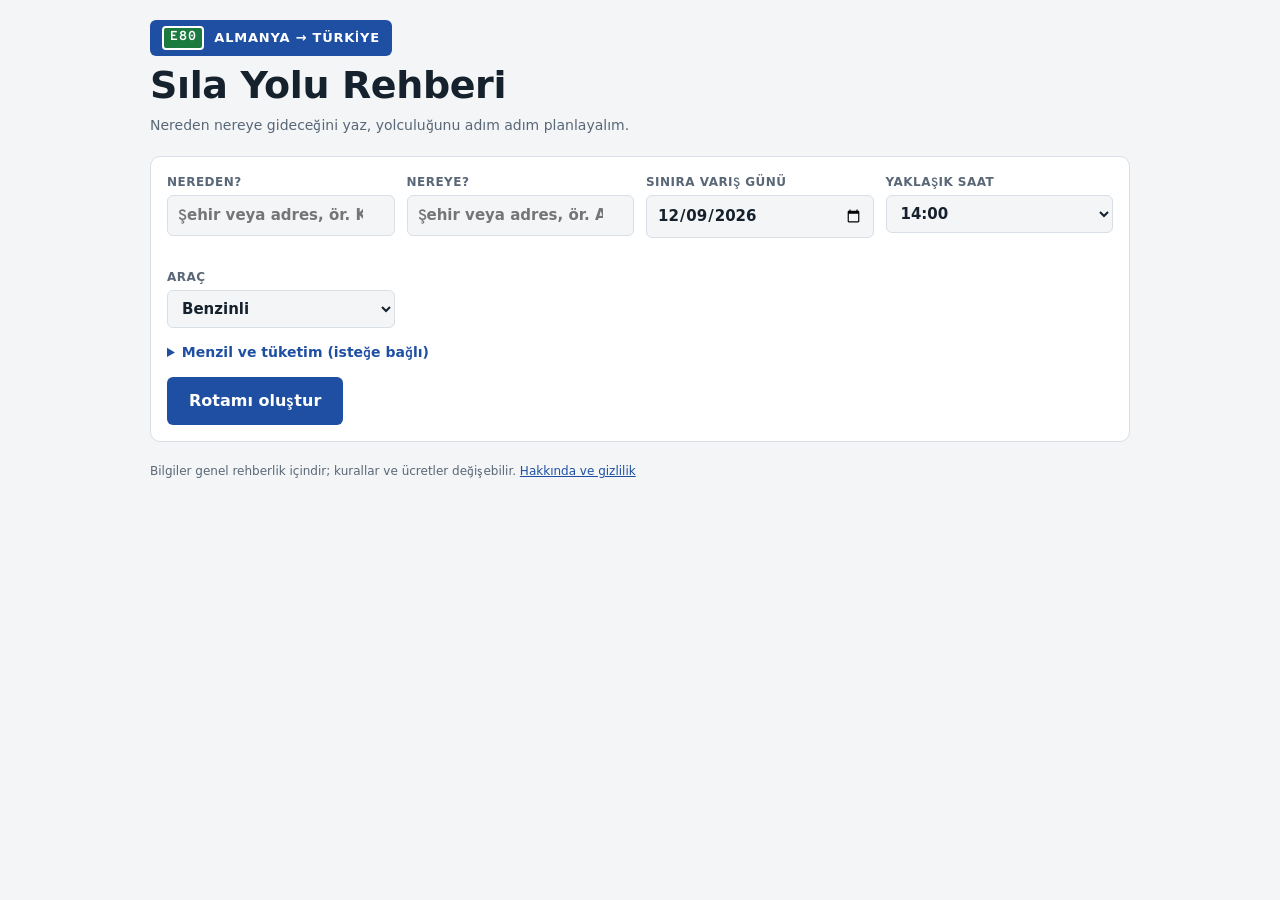
==== commit 4488eef9: "Yazı tiplerini siteye taşı, Google Fonts bağlantısını kaldır Overpass ve Overpass Mono (SIL OFL) fon" ====
--- a/index.html
+++ b/index.html
@@ -5,8 +5,7 @@
 <meta name="viewport" content="width=device-width,initial-scale=1,viewport-fit=cover">
 <meta name="description" content="Almanya'dan Türkiye'ye arabayla gidenler için rota, gümrük bekleme tahmini, vinyet, hız sınırı, roaming, yakıt ve tatil planlayıcısı.">
 <title>Sıla Yolu Rehberi</title>
-<link rel="preconnect" href="https://fonts.googleapis.com">
-<link rel="stylesheet" href="https://fonts.googleapis.com/css2?family=Overpass:wght@400;600;800&family=Overpass+Mono:wght@500;700&display=swap">
+<link rel="stylesheet" href="fonts.css">
 <style>
 /* Layout: otoyol tabelası dili; 3 adım: yolculuk formu → rota seçimi → açılır bölümlü plan */
 :root{
--- a/fonts.css
+++ b/fonts.css
@@ -0,0 +1,80 @@
+@font-face {
+  font-family: 'Overpass';
+  font-style: normal;
+  font-display: swap;
+  font-weight: 400;
+  src:url(fonts/overpass-latin-ext-400-normal.woff2) format('woff2');
+  unicode-range: U+0100-02BA,U+02BD-02C5,U+02C7-02CC,U+02CE-02D7,U+02DD-02FF,U+0304,U+0308,U+0329,U+1D00-1DBF,U+1E00-1E9F,U+1EF2-1EFF,U+2020,U+20A0-20AB,U+20AD-20C0,U+2113,U+2C60-2C7F,U+A720-A7FF;
+}
+@font-face {
+  font-family: 'Overpass';
+  font-style: normal;
+  font-display: swap;
+  font-weight: 400;
+  src:url(fonts/overpass-latin-400-normal.woff2) format('woff2');
+  unicode-range: U+0000-00FF,U+0131,U+0152-0153,U+02BB-02BC,U+02C6,U+02DA,U+02DC,U+0304,U+0308,U+0329,U+2000-206F,U+20AC,U+2122,U+2191,U+2193,U+2212,U+2215,U+FEFF,U+FFFD;
+}
+@font-face {
+  font-family: 'Overpass';
+  font-style: normal;
+  font-display: swap;
+  font-weight: 600;
+  src:url(fonts/overpass-latin-ext-600-normal.woff2) format('woff2');
+  unicode-range: U+0100-02BA,U+02BD-02C5,U+02C7-02CC,U+02CE-02D7,U+02DD-02FF,U+0304,U+0308,U+0329,U+1D00-1DBF,U+1E00-1E9F,U+1EF2-1EFF,U+2020,U+20A0-20AB,U+20AD-20C0,U+2113,U+2C60-2C7F,U+A720-A7FF;
+}
+@font-face {
+  font-family: 'Overpass';
+  font-style: normal;
+  font-display: swap;
+  font-weight: 600;
+  src:url(fonts/overpass-latin-600-normal.woff2) format('woff2');
+  unicode-range: U+0000-00FF,U+0131,U+0152-0153,U+02BB-02BC,U+02C6,U+02DA,U+02DC,U+0304,U+0308,U+0329,U+2000-206F,U+20AC,U+2122,U+2191,U+2193,U+2212,U+2215,U+FEFF,U+FFFD;
+}
+@font-face {
+  font-family: 'Overpass';
+  font-style: normal;
+  font-display: swap;
+  font-weight: 800;
+  src:url(fonts/overpass-latin-ext-800-normal.woff2) format('woff2');
+  unicode-range: U+0100-02BA,U+02BD-02C5,U+02C7-02CC,U+02CE-02D7,U+02DD-02FF,U+0304,U+0308,U+0329,U+1D00-1DBF,U+1E00-1E9F,U+1EF2-1EFF,U+2020,U+20A0-20AB,U+20AD-20C0,U+2113,U+2C60-2C7F,U+A720-A7FF;
+}
+@font-face {
+  font-family: 'Overpass';
+  font-style: normal;
+  font-display: swap;
+  font-weight: 800;
+  src:url(fonts/overpass-latin-800-normal.woff2) format('woff2');
+  unicode-range: U+0000-00FF,U+0131,U+0152-0153,U+02BB-02BC,U+02C6,U+02DA,U+02DC,U+0304,U+0308,U+0329,U+2000-206F,U+20AC,U+2122,U+2191,U+2193,U+2212,U+2215,U+FEFF,U+FFFD;
+}
+@font-face {
+  font-family: 'Overpass Mono';
+  font-style: normal;
+  font-display: swap;
+  font-weight: 500;
+  src:url(fonts/overpass-mono-latin-ext-500-normal.woff2) format('woff2');
+  unicode-range: U+0100-02BA,U+02BD-02C5,U+02C7-02CC,U+02CE-02D7,U+02DD-02FF,U+0304,U+0308,U+0329,U+1D00-1DBF,U+1E00-1E9F,U+1EF2-1EFF,U+2020,U+20A0-20AB,U+20AD-20C0,U+2113,U+2C60-2C7F,U+A720-A7FF;
+}
+@font-face {
+  font-family: 'Overpass Mono';
+  font-style: normal;
+  font-display: swap;
+  font-weight: 500;
+  src:url(fonts/overpass-mono-latin-500-normal.woff2) format('woff2');
+  unicode-range: U+0000-00FF,U+0131,U+0152-0153,U+02BB-02BC,U+02C6,U+02DA,U+02DC,U+0304,U+0308,U+0329,U+2000-206F,U+20AC,U+2122,U+2191,U+2193,U+2212,U+2215,U+FEFF,U+FFFD;
+}
+@font-face {
+  font-family: 'Overpass Mono';
+  font-style: normal;
+  font-display: swap;
+  font-weight: 700;
+  src:url(fonts/overpass-mono-latin-ext-700-normal.woff2) format('woff2');
+  unicode-range: U+0100-02BA,U+02BD-02C5,U+02C7-02CC,U+02CE-02D7,U+02DD-02FF,U+0304,U+0308,U+0329,U+1D00-1DBF,U+1E00-1E9F,U+1EF2-1EFF,U+2020,U+20A0-20AB,U+20AD-20C0,U+2113,U+2C60-2C7F,U+A720-A7FF;
+}
+@font-face {
+  font-family: 'Overpass Mono';
+  font-style: normal;
+  font-display: swap;
+  font-weight: 700;
+  src:url(fonts/overpass-mono-latin-700-normal.woff2) format('woff2');
+  unicode-range: U+0000-00FF,U+0131,U+0152-0153,U+02BB-02BC,U+02C6,U+02DA,U+02DC,U+0304,U+0308,U+0329,U+2000-206F,U+20AC,U+2122,U+2191,U+2193,U+2212,U+2215,U+FEFF,U+FFFD;
+}
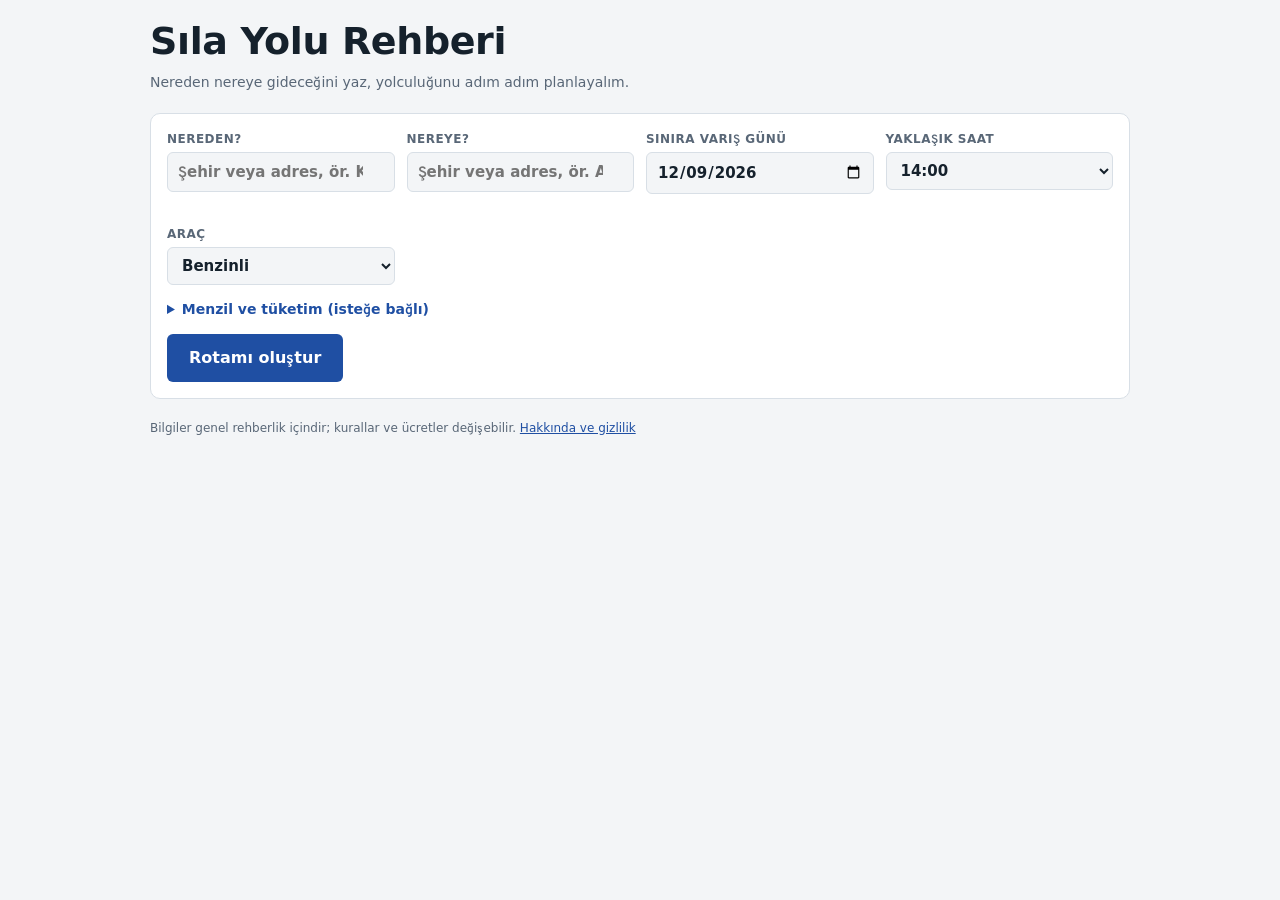
==== commit fc28d87f: "Başlıktaki E80 Almanya → Türkiye etiketini kaldır Co-Authored-By: Claude Opus 5.5 (1M context) <nore" ====
--- a/index.html
+++ b/index.html
@@ -116,7 +116,6 @@
 
 <div class="wrap">
   <header class="top">
-    <span class="sign"><span class="e">E80</span> Almanya → Türkiye</span>
     <h1>Sıla Yolu Rehberi</h1>
     <p class="muted" id="tagline">Nereden nereye gideceğini yaz, yolculuğunu adım adım planlayalım.</p>
   </header>
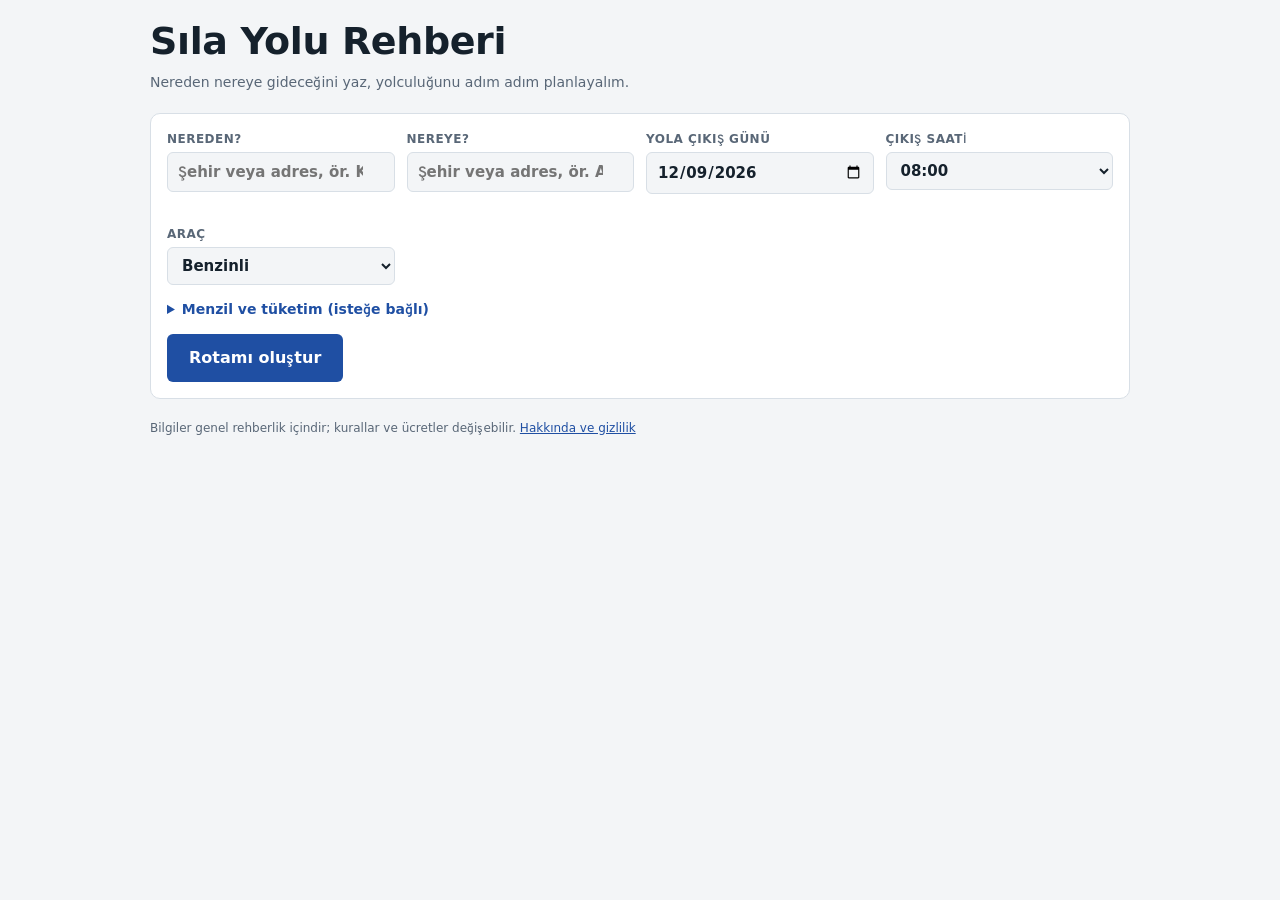
==== commit 24b7587d: "Form: sınıra varış yerine yola çıkış zamanı; sınıra varış rota başına hesaplanır Bekleme tahmini ve " ====
--- a/index.html
+++ b/index.html
@@ -131,11 +131,11 @@
         <input id="to" list="toList" autocomplete="off" placeholder="Şehir veya adres, ör. Ankara">
         <span id="toHint" class="hint"></span>
       </label>
-      <label for="date">Sınıra varış günü
+      <label for="date">Yola çıkış günü
         <input id="date" type="date">
         <span id="dateHint" class="hint"></span>
       </label>
-      <label for="hour">Yaklaşık saat
+      <label for="hour">Çıkış saati
         <select id="hour"></select>
       </label>
       <label for="fuel">Araç
@@ -609,7 +609,7 @@
 $("#from").value = store.get("loc_from","");
 $("#to").value = store.get("loc_to","");
 $("#date").value = store.get("date", iso(defDate));
-$("#hour").value = store.get("hour","14");
+$("#hour").value = store.get("dephour","8");
 let selRoute = store.get("route",null);
 
 function places(){
@@ -629,10 +629,14 @@
 const MONTH = [0.8,0.7,0.8,1.0,1.0,1.8,3.0,2.2,1.0,0.9,0.8,1.4];
 const DAY = [1.2,0.9,0.9,0.95,1.0,1.3,1.5]; // Pazar..Cumartesi
 function hourF(h){ return h<6?0.55 : h<10?0.9 : h<18?1.3 : h<22?1.1 : 0.8; }
+// Kullanıcı yola çıkış zamanını girer; sınıra varış her rota için mesafeden hesaplanır.
+let atTime = null; // bekleme tahmininin yapıldığı an (sınıra varış)
+function depTime(){ const d = new Date(($("#date").value||iso(defDate))+"T00:00:00"); d.setHours(+$("#hour").value||0); return isNaN(d)?new Date():d; }
+const addMin = (d,m) => new Date(d.getTime()+m*60000);
 function load(){
-  const d = new Date(($("#date").value||iso(defDate))+"T12:00:00");
-  const b = busy($("#date").value);
-  const f = MONTH[d.getMonth()] * DAY[d.getDay()] * hourF(+$("#hour").value) * (b?b.f:1);
+  const d = atTime || depTime();
+  const b = busy(iso(d));
+  const f = MONTH[d.getMonth()] * DAY[d.getDay()] * hourF(d.getHours()) * (b?b.f:1);
   return isNaN(f)?1:f;
 }
 const obs = store.get("obs",{});
@@ -644,6 +648,7 @@
 const fmtMin = m => m<60 ? m+" dk" : Math.floor(m/60)+" sa"+(m%60?" "+String(m%60).padStart(2,"0")+" dk":"");
 const level = m => m<=45?"good":m<=120?"warn":"bad";
 const plate = c => `<span class="plate${C[c].eu?"":" noeu"}" title="${C[c].n}${C[c].eu?"":" – AB roaming yok"}">${C[c].p}</span>`;
+const fmtDT = d => d.toLocaleDateString("tr-TR",{day:"numeric",month:"long",weekday:"long"})+" "+String(d.getHours()).padStart(2,"0")+":00 civarı";
 const fmtDate = s => { const d=new Date(s+"T12:00:00"); return isNaN(d)?"":d.toLocaleDateString("tr-TR",{day:"numeric",month:"long",weekday:"long"}); };
 const mapsUrl = (P,r) => "https://www.google.com/maps/dir/?api=1&travelmode=driving&origin="+encodeURIComponent(P.fMaps)+"&destination="+encodeURIComponent(P.tMaps)+"&waypoints="+encodeURIComponent(r.mapsVia.join("|"));
 
@@ -654,18 +659,21 @@
     const endKm = hav(r.entryPt||ENTRY_PT, P.tPt) * ROAD;
     const km = Math.round((r.km + startKm + endKm)/5)*5;
     const drive = km/85*60;
+    const toEntry = (r.km + startKm)/85*60 + r.ferry*60; // çıkıştan Türkiye sınırına (molalar hariç)
+    atTime = addMin(depTime(), toEntry);
     const transit = r.borders.reduce((s,b)=>s+gateWait(b).m,0);
+    const arr = atTime = addMin(depTime(), toEntry + transit);
     const entries = r.entry.map(e=>({id:e,...gateWait(e)})).sort((a,b)=>a.m-b.m);
     const best = entries[0];
     const total = drive + transit + best.m + r.ferry*60;
-    return {r,km,drive,transit,best,entries,total,startKm,endKm};
+    return {r,km,drive,transit,best,entries,total,startKm,endKm,arr};
   }).sort((a,b)=>a.total-b.total);
 }
 
 // ADIM 2
 function renderRoutes(){
   const P = places(), list = computeRoutes();
-  $("#tripLine").textContent = `${P.fName} → ${P.tName} · sınırda ${fmtDate($("#date").value)}, ${$("#hour").selectedOptions[0].text}`;
+  $("#tripLine").textContent = `${P.fName} → ${P.tName} · çıkış ${fmtDate($("#date").value)}, ${$("#hour").selectedOptions[0].text}`;
   $("#routes").innerHTML = list.map((x,i)=>{
     const r=x.r, nonEU = r.countries.filter(c=>!C[c].eu && c!=="TR").map(c=>C[c].n);
     return `<article class="panel route compact${i===0?" best":""}">
@@ -681,6 +689,7 @@
       <div class="body">
         <div class="chips">
           ${r.borders.length?`<span class="chip ${level(x.transit+x.best.m)}">Sınırlarda ≈ ${fmtMin(x.transit+x.best.m)}</span>`:`<span class="chip ${level(x.best.m)}">Sadece Türkiye sınırı ≈ ${fmtMin(x.best.m)}</span>`}
+          <span class="chip">Türkiye sınırına varış ≈ ${fmtDT(x.arr)}</span>
           ${nonEU.length?`<span class="chip bad">${nonEU.join(", ")}'da AB interneti yok</span>`:`<span class="chip good">Türkiye'ye kadar AB interneti</span>`}
         </div>
         <div class="row"><button class="btn${i===0?"":" ghost"}" type="button" data-pick="${r.id}">Bu rotayı seç</button></div>
@@ -693,23 +702,25 @@
 function renderPlan(){
   const list = computeRoutes();
   const x = list.find(v=>v.r.id===selRoute) || list[0];
-  const r = x.r; selRoute = r.id;
+  const r = x.r; selRoute = r.id; atTime = x.arr;
+  const arrDay = iso(x.arr);
   const P = places(), inR = c => r.countries.includes(c);
   const nonEU = r.countries.filter(c=>!C[c].eu && c!=="TR").map(c=>C[c].n);
   $("#planHead").innerHTML = `
     <div class="stephead"><div class="stack" style="gap:4px;min-width:0"><h2>${P.fName} → ${P.tName}</h2><p class="small muted">${r.name}</p></div>
       <div class="meta" style="text-align:right"><span class="big num" style="font-size:22px;font-weight:700">${fmtMin(Math.round(x.total/5)*5)}</span><span class="small muted num"> ≈ ${x.km.toLocaleString("tr-TR")} km</span></div></div>
     <p class="small muted">${[P.fName,...r.via,P.tName].join(" → ")}</p>
+    <p class="small">Türkiye sınırına varış ≈ <b>${fmtDT(x.arr)}</b> <span class="muted">(molalar hariç; bekleme tahminleri bu saate göre)</span></p>
     <div class="plates">${r.countries.map(plate).join('<span class="arrow">›</span>')}</div>
     <ul class="clean small">${r.pros.concat(r.cons).map(t=>`<li>${t}</li>`).join("")}</ul>
     <div class="row"><a class="btn" href="${mapsUrl(P,r)}" target="_blank" rel="noopener">Google Haritalar'da aç</a>
       <a class="btn ghost" id="waShare" href="https://wa.me/" target="_blank" rel="noopener">WhatsApp'ta paylaş</a>
       <button class="btn ghost" type="button" id="copyPlan">Planı kopyala</button><span id="shareMsg" role="status"></span></div>
     <textarea id="planTextBox" readonly hidden style="width:100%;min-height:180px;font:inherit;font-size:13px"></textarea>`;
-  const b = busy($("#date").value);
+  const b = busy(arrDay);
   $("#busyNote").hidden = !b; $("#busyNote").innerHTML = b ? `<b>Yoğun dönem.</b> ${b.t} Bekleme tahminleri buna göre artırıldı; mümkünse 1–2 gün kaydır ya da gece saatlerinde geç.` : "";
-  const hol = routeHolidays(r, $("#date").value);
-  const bAll = busyAll($("#date").value);
+  const hol = routeHolidays(r, arrDay);
+  const bAll = busyAll(arrDay);
   $("#sumHol").textContent = (bAll.items.length + hol.length) ? `${bAll.items.length + hol.length} not` : "Özel bir tatil yok";
   $("#holList").innerHTML = (bAll.items.map(t=>`<div class="row small"><span class="chip warn">Gurbetçi trafiği</span><span style="flex:1 1 220px">${t}</span></div>`).join("")
     + hol.map(h=>`<div class="row small">${plate(h.c)}<span class="chip ${h.kind==="pub"?"bad":"good"}">${h.kind==="pub"?"Resmi tatil":"Okul tatili"}</span><span style="flex:1 1 220px">${C[h.c].n} · ${h.t}</span></div>`).join(""))
@@ -760,7 +771,8 @@
     `Rota: ${r.name}`,
     `Güzergâh: ${[P.fName,...r.via,P.tName].join(" → ")}`,
     `Süre ≈ ${fmtMin(Math.round(x.total/5)*5)}, ≈ ${x.km.toLocaleString("tr-TR")} km`,
-    `Sınıra varış: ${fmtDate($("#date").value)}, ${$("#hour").selectedOptions[0].text}`,
+    `Yola çıkış: ${fmtDate($("#date").value)}, ${$("#hour").selectedOptions[0].text}`,
+    `Türkiye sınırına varış ≈ ${fmtDT(x.arr)} (molalar hariç)`,
     `Türkiye girişi: ${GATES[x.best.id].n} (tahmini bekleme ≈ ${fmtMin(x.best.m)})`,
     `Ücretler: ${vig.join("; ")}`,
     lastStops.length ? `${ev?"Şarj":"Yakıt"} molaları: ${lastStops.join(", ")}` : "",
@@ -898,7 +910,7 @@
 ["range","cons"].forEach(id=>$("#"+id).addEventListener("change",()=>store.set(isEV()?id+"_e":id,$("#"+id).value)));
 ["from","to"].forEach(id=>$("#"+id).addEventListener("input",()=>{ store.set("loc_"+id,$("#"+id).value); hints(); }));
 function dateHint(){ const b=busy($("#date").value); $("#dateHint").className="hint"+(b?" busy":""); const all=busyAll($("#date").value).items; $("#dateHint").textContent = b ? "Yoğun dönem: "+all[0]+(all.length>1?` Ayrıca ${all.length-1} tatil başlangıcı daha var.`:"") : ""; }
-["date","hour"].forEach(id=>$("#"+id).addEventListener("change",()=>{ store.set(id,$("#"+id).value); dateHint(); }));
+["date","hour"].forEach(id=>$("#"+id).addEventListener("change",()=>{ store.set(id==="hour"?"dephour":id,$("#"+id).value); dateHint(); }));
 
 // Adımlar
 function go(n){
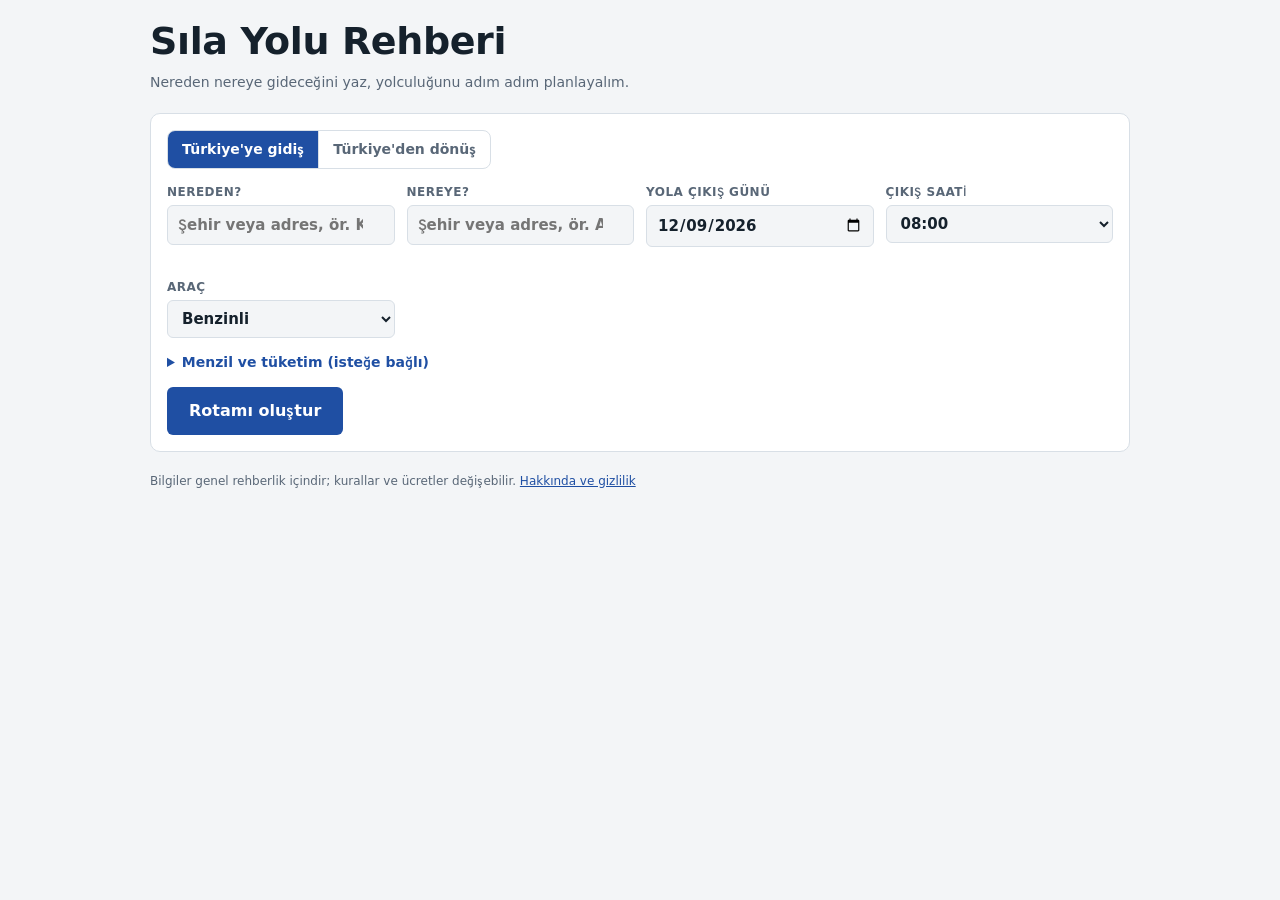
==== commit 787fafd8: "Dönüş yönü (Türkiye → Avrupa) eklendi Yön seçici; dönüşte şehir listeleri, kapı sırası, bekleme kats" ====
--- a/index.html
+++ b/index.html
@@ -37,6 +37,12 @@
 .small{font-size:13px}
 .num{font-family:var(--mono);font-variant-numeric:tabular-nums}
 header.top{display:flex;flex-direction:column;gap:8px}
+.seg{display:flex;border:1px solid var(--line);border-radius:8px;overflow:hidden;align-self:flex-start;max-width:100%}
+.seg label{display:flex;flex-direction:row;align-items:center;padding:8px 14px;cursor:pointer;font-weight:700;font-size:14px;color:var(--muted);text-transform:none;letter-spacing:0}
+.seg label+label{border-left:1px solid var(--line)}
+.seg input{position:absolute;opacity:0;pointer-events:none}
+.seg label:has(input:checked){background:var(--accent);color:var(--accent-ink)}
+.seg label:has(input:focus-visible){outline:2px solid var(--accent);outline-offset:-2px}
 .sign{display:inline-flex;align-items:center;gap:10px;background:var(--accent);color:var(--accent-ink);padding:6px 12px;border-radius:6px;font-family:var(--display);font-weight:800;font-size:13px;letter-spacing:.06em;text-transform:uppercase;align-self:flex-start}
 .sign .e{background:var(--eroad);color:#fff;border:2px solid #fff;border-radius:4px;padding:0 6px;font-family:var(--mono)}
 .panel{background:var(--surface);border:1px solid var(--line);border-radius:10px;padding:16px}
@@ -122,6 +128,10 @@
 
   <!-- ADIM 1: Yolculuk -->
   <form id="step1" class="panel stack" novalidate>
+    <div class="seg" role="radiogroup" aria-label="Yön">
+      <label><input type="radio" name="dir" value="go" checked>Türkiye'ye gidiş</label>
+      <label><input type="radio" name="dir" value="back">Türkiye'den dönüş</label>
+    </div>
     <div class="fields">
       <label for="from">Nereden?
         <input id="from" list="fromList" autocomplete="off" placeholder="Şehir veya adres, ör. Köln">
@@ -305,20 +315,26 @@
 // Sınır kapıları: base = sakin dönemde tipik bekleme (dk), sens = yoğunluğa duyarlılık
 const GATES = {
   kapikule:{n:"Kapıkule",o:"Kapitan Andreevo (BG)",city:"Edirne",base:50,sens:1.0,h:"24 saat",tr:true,
+    tb:"Dönüşte ağustos sonu, eylül başı ve bayram sonrasında en yoğun kapı. Gece geçişi genelde daha hızlı.",
     t:"En yoğun kapı. Yaz tatili başında saatlerce kuyruk olabilir. Otomobil şeritleri ayrı."},
   hamzabeyli:{n:"Hamzabeyli",o:"Lesovo (BG)",city:"Edirne",base:30,sens:0.6,h:"24 saat",tr:true,
+    tb:"Kapıkule doluyken iyi alternatif, yaklaşık 15 km kuzeyde. Ağırlıklı TIR kapısı ama otomobil de geçer.",
     t:"Ağırlıklı TIR kapısı ama otomobil de geçer. Kapıkule doluyken iyi alternatif, yaklaşık 15 km kuzeyde."},
   derekoy:{n:"Dereköy",o:"Malko Tarnovo (BG)",city:"Kırklareli",base:20,sens:0.45,h:"24 saat",tr:true,
+    tb:"Genelde en sakin çıkış. Burgaz yönüne çıkar. Dağ yolu virajlı, gece dikkat.",
     t:"Genelde en sakin kapı. Burgaz üzerinden gelenler için. Dağ yolu virajlı, gece dikkat."},
   pazarkule:{n:"Pazarkule",o:"Kastanies (GR)",city:"Edirne",base:25,sens:0.6,h:"Çalışma saatini kontrol et",tr:true,
     t:"Yunanistan'dan girişte Edirne'ye en yakın kapı. Genellikle sakin."},
   ipsala:{n:"İpsala",o:"Kipoi (GR)",city:"Edirne",base:40,sens:0.7,h:"24 saat",tr:true,
     t:"Yunanistan'dan ana giriş. Feribot rotasında İstanbul ve Çanakkale yönüne uygun."},
   batrovci:{n:"Batrovci / Bajakovo",o:"HR → SRB",base:40,sens:1.0,h:"24 saat",
+    tb:"Dönüşte Schengen girişi: AB'ye girerken kontrol daha sıkı. Ağustos sonunda uzun kuyruk olur.",
     t:"Schengen çıkışı. Yazın cuma-cumartesi uzun kuyruk olur."},
   horgos:{n:"Röszke / Horgoš",o:"H → SRB",base:45,sens:1.1,h:"24 saat",
+    tb:"Dönüşte Schengen girişi. Ağustos sonu ve eylül başında 3–5 saati bulabilir. Alternatif: Kelebija/Tompa.",
     t:"Schengen çıkışı. Yaz zirvesinde 3–5 saat görülebilir. Alternatif: Tompa/Kelebija."},
   gradina:{n:"Gradina / Kalotina",o:"SRB → BG",base:35,sens:0.9,h:"24 saat",
+    tb:"Dönüşte Schengen çıkışı (Bulgaristan → Sırbistan). Genelde girişten daha hızlı.",
     t:"Schengen girişi. Dimitrovgrad sonrası, Sofya'ya 60 km."},
   ruse:{n:"Giurgiu / Ruse Köprüsü",o:"RO → BG",base:10,sens:0.3,h:"24 saat",
     t:"Schengen içi, pasaport kontrolü yok. Köprü geçiş ücreti ödenir."},
@@ -464,6 +480,38 @@
 
 // Yoğun dönemler. Kaynaklar: schulferien.org (DE, AT), oesterreich.gv.at, rijksoverheid (NL), vlaanderen.be ve FWB takvimi (BE),
 // icalendrier.fr (FR), resmi okul takvimleri (RS, BG, RO, HR, SI, HU, GR), Diyanet takvimi (bayramlar), Python "holidays" kütüphanesi (resmi tatiller).
+// Bayramların son günü (dönüş dalgası bundan sonra)
+const BAYRAM_END = [["2027-03-11","Ramazan Bayramı"],["2027-05-19","Kurban Bayramı"]];
+// Okul tatili bitişleri (son tatil günü), dönüş yoğunluğu için: [ülke, bitiş, tatil, bölge]. Kaynak: schulferien.org (DE); NL/AT/BE resmi takvim.
+const RETURN = [
+  ["DE","2026-10-16","sonbahar tatili","Renanya-Pfalz, Saarland"],
+  ["DE","2026-10-17","sonbahar tatili","Hessen"],
+  ["DE","2026-10-24","sonbahar tatili","Aşağı Saksonya, Bremen, Saksonya, Schleswig-Holstein, Türingen, Mecklenburg-Vorpommern"],
+  ["DE","2026-10-30","sonbahar tatili","Brandenburg, Hamburg, Saksonya-Anhalt"],
+  ["DE","2026-10-31","sonbahar tatili","Kuzey Ren-Vestfalya, Berlin, Baden-Württemberg"],
+  ["DE","2026-11-06","sonbahar tatili","Bavyera"],
+  ["DE","2027-01-02","yılbaşı tatili","Berlin, Brandenburg, Mecklenburg-Vorpommern, Saksonya, Saksonya-Anhalt, Türingen"],
+  ["DE","2027-01-06","yılbaşı tatili","Kuzey Ren-Vestfalya, Schleswig-Holstein"],
+  ["DE","2027-01-08","yılbaşı tatili","Bavyera, Renanya-Pfalz"],
+  ["DE","2027-01-09","yılbaşı tatili","Baden-Württemberg, Aşağı Saksonya, Bremen"],
+  ["DE","2027-01-12","yılbaşı tatili","Hessen"],
+  ["DE","2027-04-02","Paskalya tatili","Bavyera, Berlin, Hessen, Renanya-Pfalz, Saksonya"],
+  ["DE","2027-04-03","Paskalya tatili","Kuzey Ren-Vestfalya, Baden-Württemberg, Aşağı Saksonya, Brandenburg, Bremen, Türingen"],
+  ["DE","2027-05-29","Pfingsten tatili","Baden-Württemberg, Bavyera"],
+  ["DE","2027-08-06","yaz tatili","Hessen, Renanya-Pfalz, Saarland"],
+  ["DE","2027-08-14","yaz tatili","Berlin, Brandenburg, Mecklenburg-Vorpommern, Schleswig-Holstein"],
+  ["DE","2027-08-18","yaz tatili","Aşağı Saksonya, Bremen"],
+  ["DE","2027-08-20","yaz tatili","Saksonya, Saksonya-Anhalt, Türingen"],
+  ["DE","2027-08-31","yaz tatili","Kuzey Ren-Vestfalya"],
+  ["DE","2027-09-11","yaz tatili","Baden-Württemberg"],
+  ["DE","2027-09-13","yaz tatili","Bavyera"],
+  ["AT","2027-09-05","yaz tatili","Viyana, Aşağı Avusturya, Burgenland"],
+  ["AT","2027-09-12","yaz tatili","diğer eyaletler"],
+  ["NL","2027-08-22","yaz tatili","Kuzey bölgesi"],
+  ["NL","2027-08-29","yaz tatili","Orta bölge"],
+  ["NL","2027-09-05","yaz tatili","Güney bölgesi"],
+  ["BE","2027-08-31","yaz tatili","Flaman bölgesi"],
+];
 const BAYRAM = [["2027-03-08","Ramazan Bayramı (arefe 8 Mart 2027)"],["2027-05-15","Kurban Bayramı (arefe 15 Mayıs 2027)"]];
 // Gurbetçilerin yaşadığı ülkelerde okul tatili başlangıçları: [ülke, başlangıç, tatil, bölge]
 const ORIGIN = [
@@ -539,6 +587,15 @@
 function busyAll(dateStr){
   const items=[]; let f=1;
   if(!dateStr) return {f,items};
+  if(isBack()){
+    for(const [a,n] of BAYRAM_END){ const d=dayDiff(dateStr,a); if(d>=-1 && d<=5){ items.push(`${n} sonrası: Avrupa'ya dönüş çok yoğun olur.`); f=Math.max(f,1.5); } }
+    for(const [cc,en,n,reg] of RETURN){ const d=dayDiff(en,dateStr); if(d>=0 && d<=5){
+      const big = cc==="DE" && BIG.test(reg), summer = /yaz/.test(n);
+      f = Math.max(f, big ? 1.6 : summer ? 1.4 : 1.2);
+      items.push(`${ORIGIN_N[cc]}'da ${n} ${trDate(en)} günü bitiyor (${reg}).`); } }
+    if(items.length>1) f=Math.min(2, f+0.1*(items.length-1));
+    return {f,items};
+  }
   for(const [a,n] of BAYRAM){ const d=dayDiff(a,dateStr); if(d>=0 && d<=6){ items.push(`${n} öncesi: Türkiye'ye gidiş çok yoğun olur.`); f=Math.max(f,1.5); } }
   for(const [cc,st,n,reg] of ORIGIN){ const d=dayDiff(dateStr,st); if(d>=0 && d<=4){
     const big = cc==="DE" && BIG.test(reg), summer = /yaz/.test(n);
@@ -547,13 +604,13 @@
   if(items.length>1) f=Math.min(2, f+0.1*(items.length-1));
   return {f,items};
 }
-function busy(dateStr){ const b=busyAll(dateStr); return b.items.length ? {f:b.f, t:b.items.join(" ")+" İlk günlerde sınırda uzun kuyruk beklenir."} : null; }
+function busy(dateStr){ const b=busyAll(dateStr); return b.items.length ? {f:b.f, t:b.items.join(" ")+(isBack()?" Tatilin son günlerinde sınırda uzun kuyruk beklenir.":" İlk günlerde sınırda uzun kuyruk beklenir.")} : null; }
 // Seçilen rotada, yolculuk günlerine denk gelen resmi ve okul tatilleri
 function routeHolidays(r, dateStr){
   const out=[]; if(!dateStr) return out;
   const cs = ["DE",...r.countries.filter(c=>c!=="DE")];
   for(const c of cs){
-    const lo = c==="TR" ? 0 : -2, hi = c==="TR" ? 2 : 0;
+    const back = isBack(), lo = (c==="TR") !== back ? 0 : -2, hi = (c==="TR") !== back ? 2 : 0;
     const ph = (PUB[c]||[]).filter(([dt])=>{ const d=dayDiff(dt,dateStr); return d>=lo && d<=hi; });
     if(ph.length) out.push({c, kind:"pub", t: ph.map(([dt,n])=>`${trDate(dt)} ${n}`).join(", ")});
     for(const [cc,st,en,n] of LOCAL){ if(cc!==c) continue; const a=dayDiff(dateStr,st), b=dayDiff(en,dateStr); if(a>=-1 && b>=0) out.push({c, kind:"school", t:`Okullarda ${n} (${trDate(st)} – ${trDate(en)})`}); }
@@ -600,8 +657,17 @@
 };
 
 // Kontroller
-FROM.forEach(c=>$("#fromList").append(new Option(c.n)));
-TO.forEach(c=>$("#toList").append(new Option(c.n)));
+// Yön: gidiş (Avrupa → Türkiye) veya dönüş (Türkiye → Avrupa)
+const isBack = () => store.get("dir","go")==="back";
+function fillLists(){
+  const [fl,tl] = isBack() ? [TO,FROM] : [FROM,TO];
+  $("#fromList").replaceChildren(...fl.map(c=>new Option(c.n)));
+  $("#toList").replaceChildren(...tl.map(c=>new Option(c.n)));
+  $("#from").placeholder = "Şehir veya adres, ör. "+(isBack()?"Ankara":"Köln");
+  $("#to").placeholder = "Şehir veya adres, ör. "+(isBack()?"Köln":"Ankara");
+  document.querySelector(`input[name=dir][value=${isBack()?"back":"go"}]`).checked = true;
+}
+fillLists();
 for(let h=0;h<24;h++) $("#hour").add(new Option(String(h).padStart(2,"0")+":00",h));
 const today = new Date();
 const defDate = new Date(today.getFullYear(), today.getMonth(), today.getDate()+3);
@@ -614,20 +680,26 @@
 
 function places(){
   const ft=$("#from").value.trim(), tt=$("#to").value.trim();
-  const f=findCity(FROM,ft), t=findCity(TO,tt);
+  const back=isBack(), f=findCity(back?TO:FROM,ft), t=findCity(back?FROM:TO,tt);
+  const EU0={la:48.14,lo:11.58}, TR0={la:41.01,lo:28.98};
+  const fPt=f||(back?TR0:EU0), tPt=t||(back?EU0:TR0);
   return { f, t, ft, tt, fName: f?f.n:ft, tName: t?t.n:tt, fMaps: ft, tMaps: tt,
-           fPt: f||{la:48.14,lo:11.58}, tPt: t||{la:41.01,lo:28.98} };
+           fPt, tPt, euPt: back?tPt:fPt, trPt: back?fPt:tPt };
 }
 function hints(){
   const P = places(), fh=$("#fromHint"), th=$("#toHint");
   fh.className="hint "+(P.f?"ok":P.ft?"warn":""); th.className="hint "+(P.t?"ok":P.tt?"warn":"");
-  fh.textContent = P.f ? "✓ "+P.f.n : P.ft ? "Listede yok; mesafe Münih'ten tahmin edilir" : "";
-  th.textContent = P.t ? "✓ "+P.t.n : P.tt ? "Listede yok; mesafe İstanbul'dan tahmin edilir" : "";
+  const [fd,td] = isBack() ? ["İstanbul","Münih"] : ["Münih","İstanbul"];
+  fh.textContent = P.f ? "✓ "+P.f.n : P.ft ? `Listede yok; mesafe ${fd}'dan tahmin edilir` : "";
+  th.textContent = P.t ? "✓ "+P.t.n : P.tt ? `Listede yok; mesafe ${td}'dan tahmin edilir` : "";
 }
 
 // Yoğunluk katsayısı (Türkiye yönü)
 const MONTH = [0.8,0.7,0.8,1.0,1.0,1.8,3.0,2.2,1.0,0.9,0.8,1.4];
 const DAY = [1.2,0.9,0.9,0.95,1.0,1.3,1.5]; // Pazar..Cumartesi
+// Dönüş yönü: ağustos sonu–eylül başı ve yılbaşı sonrası zirve; hafta sonu yoğun
+const MONTH_B = [1.3,0.7,0.8,1.0,1.0,0.9,1.0,2.6,2.2,1.0,0.9,0.8];
+const DAY_B = [1.4,0.9,0.9,0.95,1.0,1.2,1.4];
 function hourF(h){ return h<6?0.55 : h<10?0.9 : h<18?1.3 : h<22?1.1 : 0.8; }
 // Kullanıcı yola çıkış zamanını girer; sınıra varış her rota için mesafeden hesaplanır.
 let atTime = null; // bekleme tahmininin yapıldığı an (sınıra varış)
@@ -636,13 +708,15 @@
 function load(){
   const d = atTime || depTime();
   const b = busy(iso(d));
-  const f = MONTH[d.getMonth()] * DAY[d.getDay()] * hourF(d.getHours()) * (b?b.f:1);
+  const f = (isBack()?MONTH_B:MONTH)[d.getMonth()] * (isBack()?DAY_B:DAY)[d.getDay()] * hourF(d.getHours()) * (b?b.f:1);
   return isNaN(f)?1:f;
 }
 const obs = store.get("obs",{});
+const obsKey = id => (isBack()?"b:":"")+id;
 const estWait = id => Math.round(GATES[id].base*(1+(load()-1)*GATES[id].sens)/5)*5;
 function gateWait(id){
-  if(obs[id]!=null && obs[id]!=="") return {m:+obs[id], own:true};
+  const v = obs[obsKey(id)];
+  if(v!=null && v!=="") return {m:+v, own:true};
   return {m:estWait(id), own:false};
 }
 const fmtMin = m => m<60 ? m+" dk" : Math.floor(m/60)+" sa"+(m%60?" "+String(m%60).padStart(2,"0")+" dk":"");
@@ -650,20 +724,35 @@
 const plate = c => `<span class="plate${C[c].eu?"":" noeu"}" title="${C[c].n}${C[c].eu?"":" – AB roaming yok"}">${C[c].p}</span>`;
 const fmtDT = d => d.toLocaleDateString("tr-TR",{day:"numeric",month:"long",weekday:"long"})+" "+String(d.getHours()).padStart(2,"0")+":00 civarı";
 const fmtDate = s => { const d=new Date(s+"T12:00:00"); return isNaN(d)?"":d.toLocaleDateString("tr-TR",{day:"numeric",month:"long",weekday:"long"}); };
-const mapsUrl = (P,r) => "https://www.google.com/maps/dir/?api=1&travelmode=driving&origin="+encodeURIComponent(P.fMaps)+"&destination="+encodeURIComponent(P.tMaps)+"&waypoints="+encodeURIComponent(r.mapsVia.join("|"));
+const viaList = r => isBack() ? r.via.slice().reverse().map(v=>v.replace("(feribot) ","")+(v.startsWith("(feribot)")?" (feribot)":"")) : r.via;
+const mapsUrl = (P,r) => "https://www.google.com/maps/dir/?api=1&travelmode=driving&origin="+encodeURIComponent(P.fMaps)+"&destination="+encodeURIComponent(P.tMaps)+"&waypoints="+encodeURIComponent((isBack()?r.mapsVia.slice().reverse():r.mapsVia).join("|"));
+const T = { // yöne göre metinler
+  arr: () => isBack() ? "Türkiye'den çıkış (sınır)" : "Türkiye sınırına varış",
+  gate: () => isBack() ? "Türkiye çıkışı" : "Türkiye girişi",
+  rec: () => isBack() ? "Önerilen çıkış" : "Önerilen giriş",
+  euNet: () => isBack() ? "Türkiye sınırından sonra AB interneti" : "Türkiye'ye kadar AB interneti",
+};
 
 function computeRoutes(){
   const P = places();
   return ROUTES.map(r=>{
-    const startKm = hav(P.fPt, HUB[r.hub]) * ROAD;
-    const endKm = hav(r.entryPt||ENTRY_PT, P.tPt) * ROAD;
+    const startKm = hav(P.euPt, HUB[r.hub]) * ROAD;   // Avrupa ucu ↔ rota merkezi
+    const endKm = hav(r.entryPt||ENTRY_PT, P.trPt) * ROAD; // Türkiye kapısı ↔ Türkiye ucu
     const km = Math.round((r.km + startKm + endKm)/5)*5;
     const drive = km/85*60;
-    const toEntry = (r.km + startKm)/85*60 + r.ferry*60; // çıkıştan Türkiye sınırına (molalar hariç)
-    atTime = addMin(depTime(), toEntry);
-    const transit = r.borders.reduce((s,b)=>s+gateWait(b).m,0);
-    const arr = atTime = addMin(depTime(), toEntry + transit);
-    const entries = r.entry.map(e=>({id:e,...gateWait(e)})).sort((a,b)=>a.m-b.m);
+    let transit, arr, entries;
+    if(isBack()){
+      arr = atTime = addMin(depTime(), endKm/85*60); // Türkiye'den çıkış kapısına varış
+      entries = r.entry.map(e=>({id:e,...gateWait(e)})).sort((a,b)=>a.m-b.m);
+      atTime = addMin(arr, entries[0].m + r.km*0.5/85*60); // diğer sınırlar yolun ortalarında
+      transit = r.borders.reduce((s,b)=>s+gateWait(b).m,0);
+    } else {
+      const toEntry = (r.km + startKm)/85*60 + r.ferry*60; // çıkıştan Türkiye sınırına (molalar hariç)
+      atTime = addMin(depTime(), toEntry);
+      transit = r.borders.reduce((s,b)=>s+gateWait(b).m,0);
+      arr = atTime = addMin(depTime(), toEntry + transit);
+      entries = r.entry.map(e=>({id:e,...gateWait(e)})).sort((a,b)=>a.m-b.m);
+    }
     const best = entries[0];
     const total = drive + transit + best.m + r.ferry*60;
     return {r,km,drive,transit,best,entries,total,startKm,endKm,arr};
@@ -680,7 +769,7 @@
       <div class="stack" style="gap:6px;min-width:0">
         ${i===0?'<span class="chip good" style="align-self:flex-start">Önerilen</span>':""}
         <h3>${r.name}</h3>
-        <div class="plates">${r.countries.map(plate).join('<span class="arrow">›</span>')}</div>
+        <div class="plates">${(isBack()?r.countries.slice().reverse():r.countries).map(plate).join('<span class="arrow">›</span>')}</div>
       </div>
       <div class="meta">
         <span class="big">${fmtMin(Math.round(x.total/5)*5)}</span>
@@ -689,8 +778,8 @@
       <div class="body">
         <div class="chips">
           ${r.borders.length?`<span class="chip ${level(x.transit+x.best.m)}">Sınırlarda ≈ ${fmtMin(x.transit+x.best.m)}</span>`:`<span class="chip ${level(x.best.m)}">Sadece Türkiye sınırı ≈ ${fmtMin(x.best.m)}</span>`}
-          <span class="chip">Türkiye sınırına varış ≈ ${fmtDT(x.arr)}</span>
-          ${nonEU.length?`<span class="chip bad">${nonEU.join(", ")}'da AB interneti yok</span>`:`<span class="chip good">Türkiye'ye kadar AB interneti</span>`}
+          <span class="chip">${T.arr()} ≈ ${fmtDT(x.arr)}</span>
+          ${nonEU.length?`<span class="chip bad">${nonEU.join(", ")}'da AB interneti yok</span>`:`<span class="chip good">${T.euNet()}</span>`}
         </div>
         <div class="row"><button class="btn${i===0?"":" ghost"}" type="button" data-pick="${r.id}">Bu rotayı seç</button></div>
       </div>
@@ -702,16 +791,16 @@
 function renderPlan(){
   const list = computeRoutes();
   const x = list.find(v=>v.r.id===selRoute) || list[0];
-  const r = x.r; selRoute = r.id; atTime = x.arr;
+  const r = x.r; selRoute = r.id; atTime = x.arr; // not: dönüşte diğer sınırlar için kaba yaklaşım
   const arrDay = iso(x.arr);
   const P = places(), inR = c => r.countries.includes(c);
   const nonEU = r.countries.filter(c=>!C[c].eu && c!=="TR").map(c=>C[c].n);
   $("#planHead").innerHTML = `
     <div class="stephead"><div class="stack" style="gap:4px;min-width:0"><h2>${P.fName} → ${P.tName}</h2><p class="small muted">${r.name}</p></div>
       <div class="meta" style="text-align:right"><span class="big num" style="font-size:22px;font-weight:700">${fmtMin(Math.round(x.total/5)*5)}</span><span class="small muted num"> ≈ ${x.km.toLocaleString("tr-TR")} km</span></div></div>
-    <p class="small muted">${[P.fName,...r.via,P.tName].join(" → ")}</p>
-    <p class="small">Türkiye sınırına varış ≈ <b>${fmtDT(x.arr)}</b> <span class="muted">(molalar hariç; bekleme tahminleri bu saate göre)</span></p>
-    <div class="plates">${r.countries.map(plate).join('<span class="arrow">›</span>')}</div>
+    <p class="small muted">${[P.fName,...viaList(r),P.tName].join(" → ")}</p>
+    <p class="small">${T.arr()} ≈ <b>${fmtDT(x.arr)}</b> <span class="muted">(molalar hariç; bekleme tahminleri bu saate göre)</span></p>
+    <div class="plates">${(isBack()?r.countries.slice().reverse():r.countries).map(plate).join('<span class="arrow">›</span>')}</div>
     <ul class="clean small">${r.pros.concat(r.cons).map(t=>`<li>${t}</li>`).join("")}</ul>
     <div class="row"><a class="btn" href="${mapsUrl(P,r)}" target="_blank" rel="noopener">Google Haritalar'da aç</a>
       <a class="btn ghost" id="waShare" href="https://wa.me/" target="_blank" rel="noopener">WhatsApp'ta paylaş</a>
@@ -730,10 +819,11 @@
 
   // Gümrük: yalnızca bu rotanın kapıları
   const entries = x.entries;
-  $("#sumGate").textContent = `Önerilen giriş: ${GATES[x.best.id].n} ≈ ${fmtMin(x.best.m)}`;
+  $("#sumGate").textContent = `${T.rec()}: ${GATES[x.best.id].n} ≈ ${fmtMin(x.best.m)}`;
   $("#gatesTR").innerHTML = entries.map((e,i)=>gateCard(e.id, i===0)).join("");
   $("#gatesTransitWrap").hidden = !r.borders.length;
-  $("#gatesTransit").innerHTML = r.borders.filter(b=>b!=="ruse").concat(r.borders.includes("ruse")?["ruse"]:[]).map(b=>gateCard(b,false)).join("");
+  atTime = addMin(x.arr, isBack() ? x.best.m + r.km*0.5/85*60 : -x.transit);
+  $("#gatesTransit").innerHTML = (isBack()?r.borders.slice().reverse():r.borders).filter(b=>b!=="ruse").concat(r.borders.includes("ruse")?["ruse"]:[]).map(b=>gateCard(b,false)).join("");
   $("#liveLinks").innerHTML = (r.borders.includes("horgos")?`, <a href="https://www.police.hu/hu/hirek-es-informaciok/hatarinfo" target="_blank" rel="noopener">Macaristan Határinfo</a>`:"")
     + (inR("RS")?`, <a href="https://www.amss.org.rs" target="_blank" rel="noopener">AMSS Sırbistan</a>`:"");
 
@@ -751,7 +841,7 @@
     <td class="n">${s[5]}</td><td class="small">${s[6]}</td></tr>`).join("");
 
   // İnternet
-  $("#sumRoam").textContent = nonEU.length ? `${nonEU.join(", ")} ve Türkiye'de AB roaming yok` : "Türkiye'ye kadar AB roaming geçerli";
+  $("#sumRoam").textContent = nonEU.length ? `${nonEU.join(", ")} ve Türkiye'de AB roaming yok` : (isBack() ? "Türkiye sınırından sonra AB roaming geçerli" : "Türkiye'ye kadar AB roaming geçerli");
   $("#roamRows").innerHTML = ROAM.filter(v=>inR(v[0])).map(v=>`<tr><td>${plate(v[0])} ${C[v[0]].n}</td>
     <td><span class="chip ${v[1]?"good":"bad"}">${v[1]?"Geçerli":"Geçerli değil"}</span></td><td class="small">${v[2]}</td></tr>`).join("");
   $("#roamZones").innerHTML = ZONES.filter(z=>z.c.every(inR)).map(z=>`<article class="panel gate"><div class="head"><h3>${z.n}</h3><span class="chip ${z.lvl}">${z.lvl==="bad"?"Yüksek risk":"Dikkat"}</span></div><p class="small muted">${z.d}</p><p class="small">${z.t}</p></article>`).join("");
@@ -769,11 +859,11 @@
   const lines = [
     `Sıla Yolu planı: ${P.fName} → ${P.tName}`,
     `Rota: ${r.name}`,
-    `Güzergâh: ${[P.fName,...r.via,P.tName].join(" → ")}`,
+    `Güzergâh: ${[P.fName,...viaList(r),P.tName].join(" → ")}`,
     `Süre ≈ ${fmtMin(Math.round(x.total/5)*5)}, ≈ ${x.km.toLocaleString("tr-TR")} km`,
     `Yola çıkış: ${fmtDate($("#date").value)}, ${$("#hour").selectedOptions[0].text}`,
-    `Türkiye sınırına varış ≈ ${fmtDT(x.arr)} (molalar hariç)`,
-    `Türkiye girişi: ${GATES[x.best.id].n} (tahmini bekleme ≈ ${fmtMin(x.best.m)})`,
+    `${T.arr()} ≈ ${fmtDT(x.arr)} (molalar hariç)`,
+    `${T.gate()}: ${GATES[x.best.id].n} (tahmini bekleme ≈ ${fmtMin(x.best.m)})`,
     `Ücretler: ${vig.join("; ")}`,
     lastStops.length ? `${ev?"Şarj":"Yakıt"} molaları: ${lastStops.join(", ")}` : "",
     `Acil: 112 · Konsolosluk Çağrı Merkezi +90 312 292 29 29`,
@@ -789,17 +879,18 @@
   catch(err){ const t=$("#planTextBox"); t.hidden=false; t.value=lastPlanText; t.focus(); t.select(); msg.textContent="Metni seçip kopyala"; }
 });
 function gateCard(id, recommended){
-  const g=GATES[id], w=gateWait(id), lv=level(w.m);
+  const g=GATES[id], w=gateWait(id), lv=level(w.m), back=isBack();
+  const o = back && !g.tr ? g.o.split(" → ").reverse().join(" → ") : g.o, t = back && g.tb ? g.tb : g.t;
   const pct=Math.min(100, w.m/300*100);
   return `<article class="panel gate">
     <div class="head"><h3>${g.n}</h3><span class="num" style="font-weight:700;color:var(--${lv})">${fmtMin(w.m)}</span></div>
     <div class="bar" aria-hidden="true"><i style="width:${pct}%;background:var(--${lv})"></i></div>
-    ${recommended?'<span class="chip good" style="align-self:flex-start">Önerilen giriş</span>':""}
-    <p class="small muted">${g.o}${g.city?" · "+g.city:""} · ${g.h}</p>
-    <p class="small">${g.t}</p>
+    ${recommended?`<span class="chip good" style="align-self:flex-start">${T.rec()}</span>`:""}
+    <p class="small muted">${o}${g.city?" · "+g.city:""} · ${g.h}</p>
+    <p class="small">${t}</p>
     <div class="row small">
       <label for="obs-${id}" style="flex-direction:row;align-items:center;gap:8px">Gözlem (dk)
-        <input id="obs-${id}" data-obs="${id}" type="number" min="0" step="5" style="max-width:90px" placeholder="${estWait(id)}" value="${obs[id]??""}">
+        <input id="obs-${id}" data-obs="${id}" type="number" min="0" step="5" style="max-width:90px" placeholder="${estWait(id)}" value="${obs[obsKey(id)]??""}">
       </label>
       <a href="https://www.google.com/maps/search/?api=1&query=${encodeURIComponent(g.n.split(" /")[0]+" sınır kapısı")}" target="_blank" rel="noopener">Haritada gör</a>
     </div>
@@ -809,7 +900,7 @@
   const id=e.target.dataset&&e.target.dataset.obs;
   if(!id) return;
   const v=e.target.value.trim();
-  if(v==="") delete obs[id]; else obs[id]=Math.max(0,+v);
+  if(v==="") delete obs[obsKey(id)]; else obs[obsKey(id)]=Math.max(0,+v);
   store.set("obs",obs); renderPlan();
 });
 
@@ -844,11 +935,20 @@
     : `Dolu depoyla çıktığını, ${range} km menzil ile deponun dörtte biri kalmadan doldurduğunu varsayar.`;
   $("#evLinks").hidden = !ev;
   const P = places();
-  const pts = [{n:P.fName,q:P.fMaps,c:"DE",km:0},
-    ...STOPS[r.id].map(s=>({n:s[0],q:s[1],c:s[2],km:x.startKm+s[3]})),
-    {n:GATES[r.entry[0]].city||"Edirne",q:GATES[r.entry[0]].city||"Edirne",c:"TR",km:x.startKm+r.km+20},
-    {n:P.tName,q:P.tMaps,c:"TR",km:x.startKm+r.km+x.endKm}];
-  if(pts[pts.length-1].km < pts[pts.length-2].km) pts.splice(pts.length-2,1);
+  const edirne = GATES[r.entry[0]].city||"Edirne";
+  let pts;
+  if(isBack()){
+    pts = [{n:P.fName,q:P.fMaps,c:"TR",km:0},
+      ...(x.endKm>30 ? [{n:edirne,q:edirne,c:"TR",km:x.endKm-20}] : []),
+      ...STOPS[r.id].slice().reverse().map(s=>({n:s[0],q:s[1],c:s[2],km:x.endKm+r.km-s[3]})),
+      {n:P.tName,q:P.tMaps,c:"DE",km:x.endKm+r.km+x.startKm}];
+  } else {
+    pts = [{n:P.fName,q:P.fMaps,c:"DE",km:0},
+      ...STOPS[r.id].map(s=>({n:s[0],q:s[1],c:s[2],km:x.startKm+s[3]})),
+      {n:edirne,q:edirne,c:"TR",km:x.startKm+r.km+20},
+      {n:P.tName,q:P.tMaps,c:"TR",km:x.startKm+r.km+x.endKm}];
+    if(pts[pts.length-1].km < pts[pts.length-2].km) pts.splice(pts.length-2,1);
+  }
   let cost=0; for(let i=1;i<pts.length;i++) cost += (pts[i].km-pts[i-1].km)*cons/100*price(pts[i].c);
   const usable = ev ? range*0.7 : range*0.75, plan=[]; let last=0, cap = ev ? range*0.9 : usable;
   for(let i=1;i<pts.length-1;i++){
@@ -893,7 +993,9 @@
     inList(r,"RS") ? "Sırbistan için kart veya biraz dinar" : null,
     "Reflektif yelek (her kişi için), üçgen, ilk yardım çantası",
     "Haritaları çevrimdışı indir, mobil veri ayarını kontrol et",
-    "Türkiye'de HGS etiketi almayı planla",
+    isBack() ? "HGS bakiyeni kontrol et (Türkiye'deki otoyol ve köprüler)" : "Türkiye'de HGS etiketi almayı planla",
+    isBack() ? "Türkiye'den AB'ye et ve süt ürünü (sucuk, pastırma, peynir vb.) getirmek yasak; sınırda el konur" : null,
+    isBack() ? "AB'ye girişte sigara ve alkol sınırları düşük (bazı kara sınırlarında 40 sigara); fazlasını beyan et" : null,
   ].filter(Boolean);
   $("#sumCheck").textContent = `${items.filter(t=>done[t]).length} / ${items.length}`;
   $("#checklist").innerHTML = items.map((c,i)=>`<label class="check" for="ck${i}"><input type="checkbox" id="ck${i}" data-ck="${c.replace(/"/g,"&quot;")}" ${done[c]?"checked":""}><span>${c}</span></label>`).join("");
@@ -909,7 +1011,13 @@
 $("#fuel").addEventListener("change",()=>{ store.set("fuel",$("#fuel").value); loadVeh(); });
 ["range","cons"].forEach(id=>$("#"+id).addEventListener("change",()=>store.set(isEV()?id+"_e":id,$("#"+id).value)));
 ["from","to"].forEach(id=>$("#"+id).addEventListener("input",()=>{ store.set("loc_"+id,$("#"+id).value); hints(); }));
-function dateHint(){ const b=busy($("#date").value); $("#dateHint").className="hint"+(b?" busy":""); const all=busyAll($("#date").value).items; $("#dateHint").textContent = b ? "Yoğun dönem: "+all[0]+(all.length>1?` Ayrıca ${all.length-1} tatil başlangıcı daha var.`:"") : ""; }
+function dateHint(){ const b=busy($("#date").value); $("#dateHint").className="hint"+(b?" busy":""); const all=busyAll($("#date").value).items; $("#dateHint").textContent = b ? "Yoğun dönem: "+all[0]+(all.length>1?` Ayrıca ${all.length-1} yoğunluk nedeni daha var.`:"") : ""; }
+document.querySelectorAll("input[name=dir]").forEach(el=>el.addEventListener("change",()=>{
+  const f=$("#from").value, t=$("#to").value;
+  store.set("dir", el.value); fillLists();
+  $("#from").value=t; $("#to").value=f; store.set("loc_from",t); store.set("loc_to",f);
+  hints(); dateHint();
+}));
 ["date","hour"].forEach(id=>$("#"+id).addEventListener("change",()=>{ store.set(id==="hour"?"dephour":id,$("#"+id).value); dateHint(); }));
 
 // Adımlar
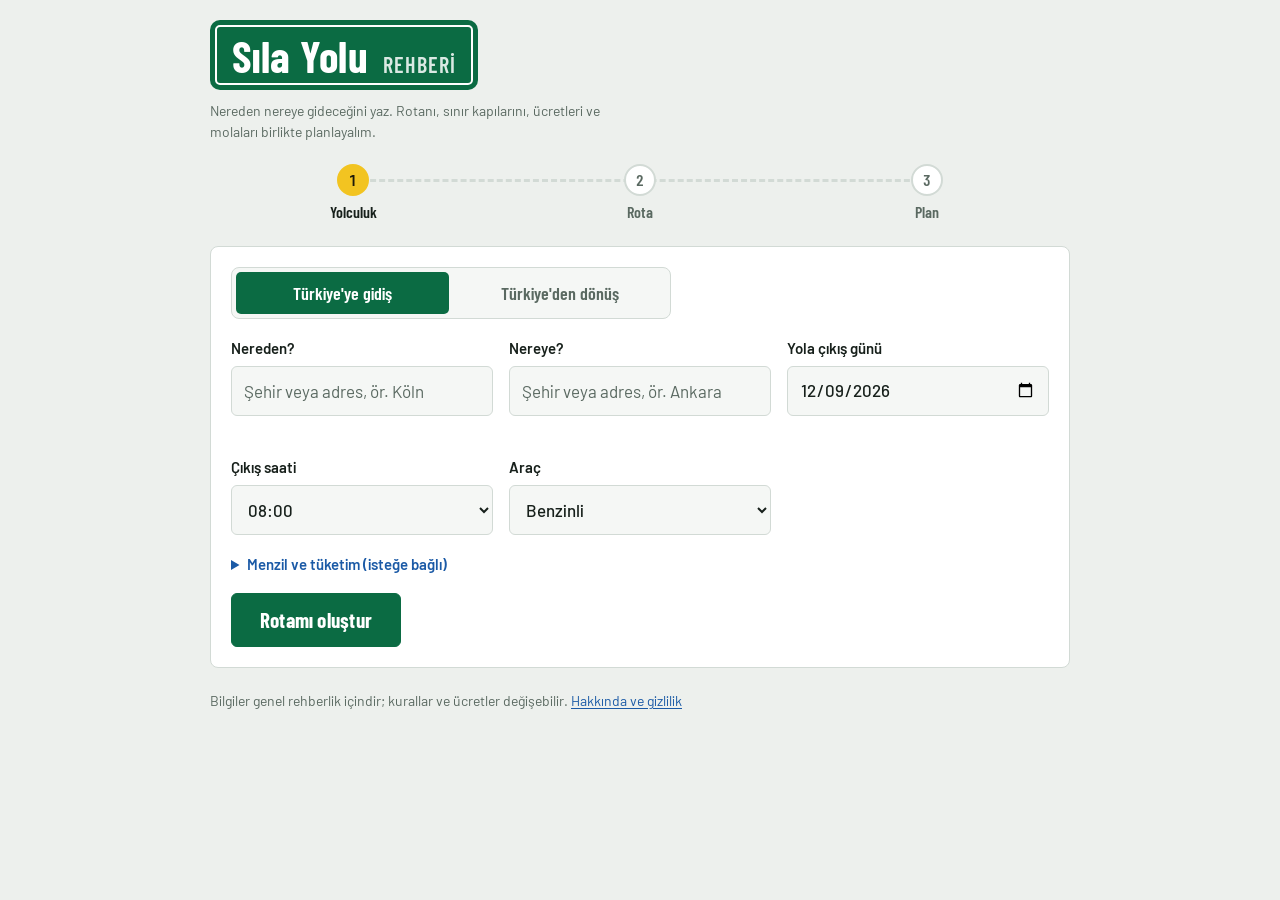
==== commit cc93911f: "Yeni tasarım: tabela başlık, adım çizgisi, Barlow yazı tipleri, sade listeler Rota kartının tamamı t" ====
--- a/index.html
+++ b/index.html
@@ -7,113 +7,169 @@
 <title>Sıla Yolu Rehberi</title>
 <link rel="stylesheet" href="fonts.css">
 <style>
-/* Layout: otoyol tabelası dili; 3 adım: yolculuk formu → rota seçimi → açılır bölümlü plan */
+/* Layout: yol atlası + otoyol tabelası. Yeşil tabela başlık, üç adımlı yol çizgisi, düz listeler; vurgu sadece yol çizgisi sarısında */
 :root{
-  --bg:#f3f5f7; --surface:#ffffff; --ink:#15212c; --muted:#596777; --line:#d8dfe6;
-  --accent:#1f4fa3; --accent-ink:#ffffff; --eroad:#1b7a3e; --signal:#e0a100;
-  --good:#1d7a46; --warn:#a86300; --bad:#b3261e; --good-bg:#e3f3ea; --warn-bg:#fdf1dc; --bad-bg:#fbe5e3;
-  --display:"Overpass",system-ui,-apple-system,"Segoe UI",sans-serif;
-  --body:"Overpass",system-ui,-apple-system,"Segoe UI",sans-serif;
-  --mono:"Overpass Mono",ui-monospace,"SFMono-Regular",Menlo,monospace;
+  --bg:#edf0ed; --surface:#ffffff; --sunken:#f5f7f5; --ink:#17201b; --muted:#5a6961; --line:#d2dad5;
+  --green:#0b6b43; --green-ink:#ffffff; --green-soft:#e2efe7;
+  --blue:#1b5aa6; --yellow:#f2c421; --yellow-ink:#1d1a0a;
+  --sign-bg:#0b6b43; --sign-fg:#ffffff;
+  --good:#1a7444; --warn:#9a5b00; --bad:#b0281f; --good-bg:#e1f1e7; --warn-bg:#fbf0d6; --bad-bg:#f9e3e0;
+  --display:"Barlow Condensed","Arial Narrow",system-ui,sans-serif;
+  --body:"Barlow",system-ui,-apple-system,"Segoe UI",sans-serif;
+  --mono:"Barlow",system-ui,sans-serif;
+  --r:8px;
 }
 @media (prefers-color-scheme:dark){:root:not([data-theme="light"]){
-  --bg:#0e141c; --surface:#16202b; --ink:#e5ecf2; --muted:#94a2b1; --line:#283545;
-  --accent:#6e9ae6; --accent-ink:#0e141c; --eroad:#4cb874; --signal:#f0b429;
-  --good:#5cc98d; --warn:#f0a13a; --bad:#f2766c; --good-bg:#14301f; --warn-bg:#33260d; --bad-bg:#3a1714; color-scheme:dark}}
+  --bg:#121614; --surface:#1a1f1c; --sunken:#161a18; --ink:#e6ebe8; --muted:#98a69e; --line:#2c3530;
+  --green:#41b57c; --green-ink:#0b1510; --green-soft:#183324;
+  --blue:#82b2ee; --yellow:#f4cd3c; --yellow-ink:#1d1a0a;
+  --sign-bg:#14603d; --sign-fg:#f3f7f4;
+  --good:#5ccb8d; --warn:#eea53f; --bad:#f07a70; --good-bg:#15301f; --warn-bg:#33270f; --bad-bg:#3a1916; color-scheme:dark}}
 :root[data-theme="dark"]{
-  --bg:#0e141c; --surface:#16202b; --ink:#e5ecf2; --muted:#94a2b1; --line:#283545;
-  --accent:#6e9ae6; --accent-ink:#0e141c; --eroad:#4cb874; --signal:#f0b429;
-  --good:#5cc98d; --warn:#f0a13a; --bad:#f2766c; --good-bg:#14301f; --warn-bg:#33260d; --bad-bg:#3a1714; color-scheme:dark}
+  --bg:#121614; --surface:#1a1f1c; --sunken:#161a18; --ink:#e6ebe8; --muted:#98a69e; --line:#2c3530;
+  --green:#41b57c; --green-ink:#0b1510; --green-soft:#183324;
+  --blue:#82b2ee; --yellow:#f4cd3c; --yellow-ink:#1d1a0a;
+  --sign-bg:#14603d; --sign-fg:#f3f7f4;
+  --good:#5ccb8d; --warn:#eea53f; --bad:#f07a70; --good-bg:#15301f; --warn-bg:#33270f; --bad-bg:#3a1916; color-scheme:dark}
 *{box-sizing:border-box}
-body{background:var(--bg);color:var(--ink);font-family:var(--body);font-size:15px;line-height:1.5;padding-inline:16px;padding-block:20px 48px}
-.wrap{max-width:980px;margin:0 auto;display:flex;flex-direction:column;gap:20px}
-h1,h2,h3{font-family:var(--display);text-wrap:balance;margin:0;line-height:1.15}
-h1{font-size:clamp(26px,5vw,38px);font-weight:800;letter-spacing:-.01em}
-h2{font-size:20px;font-weight:800}
-h3{font-size:16px;font-weight:800}
+[hidden]{display:none!important}
+body{background:var(--bg);color:var(--ink);font-family:var(--body);font-size:16px;line-height:1.5;padding-inline:16px;padding-block:20px 56px;-webkit-text-size-adjust:100%}
+.wrap{max-width:860px;margin:0 auto;display:flex;flex-direction:column;gap:22px}
+h1,h2,h3{font-family:var(--display);text-wrap:balance;margin:0;line-height:1.1;font-weight:700}
+h2{font-size:26px;letter-spacing:.005em}
+h3{font-size:19px}
 p{margin:0}
-a{color:var(--accent)}
+a{color:var(--blue);text-underline-offset:2px}
 .muted{color:var(--muted)}
-.small{font-size:13px}
-.num{font-family:var(--mono);font-variant-numeric:tabular-nums}
-header.top{display:flex;flex-direction:column;gap:8px}
-.seg{display:flex;border:1px solid var(--line);border-radius:8px;overflow:hidden;align-self:flex-start;max-width:100%}
-.seg label{display:flex;flex-direction:row;align-items:center;padding:8px 14px;cursor:pointer;font-weight:700;font-size:14px;color:var(--muted);text-transform:none;letter-spacing:0}
-.seg label+label{border-left:1px solid var(--line)}
-.seg input{position:absolute;opacity:0;pointer-events:none}
-.seg label:has(input:checked){background:var(--accent);color:var(--accent-ink)}
-.seg label:has(input:focus-visible){outline:2px solid var(--accent);outline-offset:-2px}
-.sign{display:inline-flex;align-items:center;gap:10px;background:var(--accent);color:var(--accent-ink);padding:6px 12px;border-radius:6px;font-family:var(--display);font-weight:800;font-size:13px;letter-spacing:.06em;text-transform:uppercase;align-self:flex-start}
-.sign .e{background:var(--eroad);color:#fff;border:2px solid #fff;border-radius:4px;padding:0 6px;font-family:var(--mono)}
-.panel{background:var(--surface);border:1px solid var(--line);border-radius:10px;padding:16px}
-.controls{display:grid;grid-template-columns:repeat(auto-fit,minmax(160px,1fr));gap:12px}
-label{display:flex;flex-direction:column;gap:4px;font-size:12px;font-weight:600;letter-spacing:.04em;text-transform:uppercase;color:var(--muted)}
-select,input{font:inherit;font-size:15px;text-transform:none;letter-spacing:0;color:var(--ink);background:var(--bg);border:1px solid var(--line);border-radius:6px;padding:8px 10px;min-width:0;width:100%}
-select:focus-visible,input:focus-visible,button:focus-visible,a:focus-visible{outline:3px solid var(--signal);outline-offset:2px}
-.hint{font-size:12px;font-weight:400;letter-spacing:0;text-transform:none;min-height:1.2em}
-.hint.ok{color:var(--good)} .hint.warn{color:var(--warn)}
-.controls{grid-template-columns:repeat(auto-fit,minmax(200px,1fr))}
-.filterbar{display:flex;flex-wrap:wrap;gap:8px;align-items:center;justify-content:space-between}
-.note{border-left:4px solid var(--signal);background:var(--warn-bg);padding:10px 12px;border-radius:0 6px 6px 0;font-size:13px}
-nav.tabs{display:flex;gap:6px;overflow-x:auto;padding-bottom:2px;scrollbar-width:thin}
-nav.tabs button{font:inherit;font-family:var(--display);font-weight:600;font-size:14px;white-space:nowrap;border:1px solid var(--line);background:var(--surface);color:var(--ink);padding:8px 14px;border-radius:999px;cursor:pointer}
-nav.tabs button[aria-selected="true"]{background:var(--accent);color:var(--accent-ink);border-color:var(--accent)}
+.small{font-size:14px}
+.num{font-variant-numeric:tabular-nums lining-nums}
+select:focus-visible,input:focus-visible,button:focus-visible,a:focus-visible,summary:focus-visible{outline:3px solid var(--yellow);outline-offset:2px}
+
+/* Başlık: otoyol yön tabelası */
+header.top{display:flex;flex-direction:column;gap:10px;align-items:flex-start}
+h1.signboard{background:var(--sign-bg);color:var(--sign-fg);border-radius:10px;padding:12px 22px 10px;outline:2px solid var(--sign-fg);outline-offset:-7px;font-size:clamp(30px,7vw,44px);letter-spacing:.01em;display:flex;align-items:baseline;gap:.35em;flex-wrap:wrap}
+h1.signboard small{font-size:.5em;font-weight:600;opacity:.85;letter-spacing:.04em;text-transform:uppercase}
+#tagline{color:var(--muted);max-width:52ch}
+
+/* Adımlar: yol çizgisi üzerinde üç durak */
+ol.steps{list-style:none;margin:0;padding:0;display:grid;grid-template-columns:repeat(3,1fr);position:relative}
+ol.steps::before{content:"";position:absolute;left:16.5%;right:16.5%;top:15px;border-top:3px dashed var(--line)}
+ol.steps li{display:flex;justify-content:center;position:relative}
+ol.steps button{all:unset;cursor:pointer;display:flex;flex-direction:column;align-items:center;gap:4px;font-family:var(--display);font-weight:600;font-size:16px;color:var(--muted);padding:0 4px;border-radius:6px}
+ol.steps button:disabled{cursor:default}
+ol.steps .dot{width:32px;height:32px;border-radius:50%;display:grid;place-items:center;background:var(--surface);border:2px solid var(--line);font-variant-numeric:tabular-nums;font-size:16px;color:var(--muted)}
+ol.steps li.done .dot{background:var(--green-soft);border-color:var(--green);color:var(--green)}
+ol.steps li.done button{color:var(--ink)}
+ol.steps li[aria-current="step"] .dot{background:var(--yellow);border-color:var(--yellow);color:var(--yellow-ink)}
+ol.steps li[aria-current="step"] button{color:var(--ink)}
+ol.steps button:focus-visible{outline:3px solid var(--yellow);outline-offset:2px}
+
+/* Yüzeyler */
+.panel{background:var(--surface);border:1px solid var(--line);border-radius:var(--r);padding:18px}
 .stack{display:flex;flex-direction:column;gap:14px}
-.route{display:grid;grid-template-columns:1fr auto;gap:10px 16px;align-items:start}
-.route.best{border-color:var(--good);box-shadow:0 0 0 1px var(--good)}
-.route .meta{display:flex;flex-direction:column;align-items:flex-end;gap:2px;text-align:right}
-.route .big{font-family:var(--mono);font-weight:700;font-size:22px}
-.route .body{grid-column:1/-1;display:flex;flex-direction:column;gap:10px;min-width:0}
-.plates{display:flex;flex-wrap:wrap;gap:6px;align-items:center}
-.plate{font-family:var(--mono);font-weight:700;font-size:12px;border:2px solid var(--ink);border-radius:50%/60%;padding:1px 9px;min-width:38px;text-align:center;background:var(--surface)}
-.plate.noeu{border-color:var(--bad);color:var(--bad)}
-.arrow{color:var(--muted);font-size:12px}
+.row{display:flex;flex-wrap:wrap;gap:10px;align-items:center}
+.note{background:var(--warn-bg);border:1px solid color-mix(in srgb,var(--warn) 35%,transparent);padding:12px 14px;border-radius:var(--r);font-size:15px}
+
+/* Form */
+form#step1{gap:18px;padding:20px}
+.fields{display:grid;grid-template-columns:repeat(auto-fit,minmax(200px,1fr));gap:16px}
+label{display:flex;flex-direction:column;gap:6px;font-size:15px;font-weight:600;color:var(--ink)}
+select,input{font:inherit;font-size:17px;font-weight:500;color:var(--ink);background:var(--sunken);border:1.5px solid var(--line);border-radius:6px;padding:0 12px;height:50px;min-width:0;width:100%}
+input:hover,select:hover{border-color:color-mix(in srgb,var(--ink) 30%,var(--line))}
+input::placeholder{color:var(--muted);font-weight:400}
+.hint{font-size:14px;font-weight:500;min-height:1.3em;color:var(--muted)}
+.hint.ok{color:var(--good)} .hint.warn{color:var(--warn)} .hint.busy{color:var(--warn);font-weight:600}
+.seg{display:grid;grid-template-columns:1fr 1fr;background:var(--sunken);border:1.5px solid var(--line);border-radius:8px;padding:4px;gap:4px;max-width:440px;width:100%}
+.seg label{flex-direction:row;justify-content:center;align-items:center;min-height:42px;padding:6px 10px;border-radius:5px;cursor:pointer;font-family:var(--display);font-size:18px;font-weight:600;color:var(--muted);text-align:center}
+.seg input{position:absolute;opacity:0;pointer-events:none;width:1px;height:1px}
+.seg label:has(input:checked){background:var(--sign-bg);color:var(--sign-fg)}
+.seg label:has(input:focus-visible){outline:3px solid var(--yellow);outline-offset:1px}
+details.more summary{cursor:pointer;color:var(--blue);font-weight:600;font-size:15px;width:max-content;max-width:100%}
+details.more[open] summary{margin-bottom:14px}
+
+/* Düğmeler */
+.btn{display:inline-flex;align-items:center;justify-content:center;gap:8px;font:inherit;font-weight:600;font-size:16px;text-decoration:none;background:var(--green);color:var(--green-ink);border:1.5px solid var(--green);border-radius:6px;min-height:44px;padding:8px 16px;cursor:pointer}
+.btn:hover{filter:brightness(1.07)}
+.btn.ghost{background:transparent;color:var(--ink);border-color:var(--line)}
+.btn.ghost:hover{border-color:var(--ink);filter:none}
+.btn.lg{font-family:var(--display);font-size:21px;font-weight:700;letter-spacing:.01em;min-height:54px;padding:10px 28px}
+@media (max-width:560px){ form#step1 .btn.lg{width:100%} }
+
+/* Adım başlıkları */
+.stephead{display:flex;flex-wrap:wrap;gap:10px;align-items:center;justify-content:space-between}
+
+/* Rotalar: tek liste, satır satır */
+#routes{gap:0;background:var(--surface);border:1px solid var(--line);border-radius:var(--r);overflow:hidden}
+.route{display:grid;grid-template-columns:1fr auto;gap:10px 18px;align-items:start}
+#routes .route{border:0;border-radius:0;padding:18px;cursor:pointer}
+#routes .route:not(.best):hover{background:var(--sunken)}
+#routes .route+.route{border-top:1px solid var(--line)}
+#routes .route.best{background:linear-gradient(var(--green-soft),var(--green-soft)) left top/100% 100% no-repeat}
+.route .meta{display:flex;flex-direction:column;align-items:flex-end;gap:0;text-align:right}
+.route .big{font-family:var(--display);font-weight:700;font-size:30px;line-height:1;font-variant-numeric:tabular-nums}
+.route .body{grid-column:1/-1;display:flex;flex-direction:column;gap:12px;min-width:0}
+.route h3{font-size:21px}
+.route.best .chip.good:first-child{background:var(--yellow);color:var(--yellow-ink)}
+@media (max-width:560px){.route{grid-template-columns:1fr}.route .meta{align-items:flex-start;text-align:left;flex-direction:row;gap:10px;align-items:baseline}}
+
+/* Uluslararası plaka etiketi (oval) */
+.plates{display:flex;flex-wrap:wrap;gap:5px;align-items:center}
+.plate{font-family:var(--display);font-weight:700;font-size:14px;letter-spacing:.03em;border:2px solid #121212;border-radius:50%/60%;padding:0 10px;min-width:40px;text-align:center;background:#fdfdfb;color:#121212;line-height:1.45}
+.plate.noeu{border-color:#c0291f;color:#c0291f}
+.arrow{color:var(--muted);font-size:13px}
+
+/* Etiketler */
 .chips{display:flex;flex-wrap:wrap;gap:6px}
-.chip{font-size:12px;font-weight:600;padding:3px 9px;border-radius:999px;border:1px solid var(--line);background:var(--bg)}
+.chip{font-size:14px;font-weight:600;padding:2px 9px;border-radius:4px;background:var(--sunken);border:1px solid var(--line)}
 .chip.good{background:var(--good-bg);color:var(--good);border-color:transparent}
 .chip.warn{background:var(--warn-bg);color:var(--warn);border-color:transparent}
 .chip.bad{background:var(--bad-bg);color:var(--bad);border-color:transparent}
-.btn{display:inline-flex;align-items:center;gap:6px;font:inherit;font-weight:600;font-size:14px;text-decoration:none;background:var(--accent);color:var(--accent-ink);border:0;border-radius:6px;padding:8px 14px;cursor:pointer}
-.btn.ghost{background:transparent;color:var(--accent);border:1px solid var(--accent)}
-.row{display:flex;flex-wrap:wrap;gap:8px;align-items:center}
-.tbl{overflow-x:auto;border:1px solid var(--line);border-radius:10px;background:var(--surface)}
-table{border-collapse:collapse;width:100%;min-width:560px;font-size:14px}
-th,td{padding:9px 12px;text-align:left;border-bottom:1px solid var(--line);vertical-align:top}
-th{font-size:11px;letter-spacing:.06em;text-transform:uppercase;color:var(--muted);font-weight:700;background:var(--bg)}
+
+/* Plan bölümleri: tek kutuda açılır satırlar */
+.secs{background:var(--surface);border:1px solid var(--line);border-radius:var(--r);overflow:hidden}
+details.sec+details.sec{border-top:1px solid var(--line)}
+details.sec>summary{cursor:pointer;list-style:none;display:grid;grid-template-columns:1fr auto;gap:2px 14px;align-items:center;padding:16px 18px;min-height:64px}
+details.sec>summary>span:first-child{font-family:var(--display);font-weight:700;font-size:21px}
+details.sec>summary::-webkit-details-marker{display:none}
+details.sec>summary::after{content:"";width:10px;height:10px;border-right:2.5px solid var(--muted);border-bottom:2.5px solid var(--muted);transform:rotate(45deg) translate(-2px,-2px);grid-column:2;grid-row:1/span 2;transition:transform .15s}
+details.sec[open]>summary::after{transform:rotate(-135deg) translate(-2px,-2px)}
+details.sec>summary:hover{background:var(--sunken)}
+details.sec>summary .sub{font-weight:500;font-size:14px;color:var(--muted);grid-column:1}
+details.sec .inner{padding:2px 18px 20px}
+details.sec[open]>summary{background:transparent}
+
+/* Plan başlığı */
+#planHead{border-top:6px solid var(--sign-bg)}
+#planHead h2{font-size:30px}
+
+/* Tablolar */
+.tbl{overflow-x:auto;border:1px solid var(--line);border-radius:var(--r);background:var(--surface)}
+table{border-collapse:collapse;width:100%;min-width:560px;font-size:15px}
+th,td{padding:10px 12px;text-align:left;border-bottom:1px solid var(--line);vertical-align:top}
+th{font-size:13px;letter-spacing:.05em;text-transform:uppercase;color:var(--muted);font-weight:600;background:var(--sunken)}
 tr:last-child td{border-bottom:0}
-td.n{font-family:var(--mono);font-variant-numeric:tabular-nums;white-space:nowrap}
-.speed{display:inline-flex;align-items:center;justify-content:center;width:40px;height:40px;border-radius:50%;border:5px solid #d42a1e;background:#fff;color:#111;font-family:var(--mono);font-weight:700;font-size:14px}
-.speed.free{border-color:#888;background:#fff;color:#888;font-size:10px;position:relative}
-.gates{display:grid;grid-template-columns:repeat(auto-fit,minmax(260px,1fr));gap:12px}
-.gate{display:flex;flex-direction:column;gap:8px}
+td.n{font-variant-numeric:tabular-nums;white-space:nowrap}
+.speed{display:inline-flex;align-items:center;justify-content:center;width:42px;height:42px;border-radius:50%;border:5px solid #d42a1e;background:#fff;color:#111;font-family:var(--display);font-weight:700;font-size:17px}
+.speed.free{border-color:#888;color:#888;font-size:11px}
+
+/* Sınır kapıları */
+.gates{display:grid;grid-template-columns:repeat(auto-fit,minmax(250px,1fr));gap:12px}
+.gate{display:flex;flex-direction:column;gap:8px;background:var(--sunken);border:1px solid var(--line);border-radius:var(--r);padding:14px}
 .gate .head{display:flex;justify-content:space-between;gap:10px;align-items:baseline}
-.bar{height:8px;border-radius:4px;background:var(--line);overflow:hidden}
-.bar>i{display:block;height:100%;border-radius:4px}
-.rank{font-family:var(--mono);font-weight:700;color:var(--muted)}
-.gate input{max-width:120px}
-ul.clean{margin:0;padding-left:18px;display:flex;flex-direction:column;gap:6px}
-.check{display:flex;gap:10px;align-items:flex-start;text-transform:none;letter-spacing:0;font-size:15px;font-weight:400;color:var(--ink);flex-direction:row}
-.check input{width:auto;margin-top:4px}
-footer{font-size:12px;color:var(--muted)}
-@media (max-width:560px){.route{grid-template-columns:1fr}.route .meta{align-items:flex-start;text-align:left}}
+.gate .head .num{font-family:var(--display);font-size:22px}
+.bar{height:6px;border-radius:3px;background:var(--line);overflow:hidden}
+.bar>i{display:block;height:100%}
+.gate input{max-width:110px;height:40px;font-size:16px}
+.rank{font-variant-numeric:tabular-nums;color:var(--muted)}
+
+ul.clean{margin:0;padding-left:20px;display:flex;flex-direction:column;gap:6px}
+.check{display:flex;gap:12px;align-items:flex-start;font-size:16px;font-weight:400;color:var(--ink);flex-direction:row;padding:6px 0;cursor:pointer}
+.check input{width:22px;height:22px;margin-top:1px;flex:none;accent-color:var(--green)}
+footer{font-size:14px;color:var(--muted)}
+.err{color:var(--bad)}
+#shareMsg{font-size:14px;color:var(--good)}
 @media (prefers-reduced-motion:no-preference){.bar>i{transition:width .3s ease}}
-.fields{display:grid;grid-template-columns:repeat(auto-fit,minmax(180px,1fr));gap:12px}
-.btn.lg{font-size:16px;padding:12px 22px}
-.stephead{display:flex;flex-wrap:wrap;gap:10px;align-items:center;justify-content:space-between}
-details.more summary{cursor:pointer;color:var(--accent);font-weight:600;font-size:14px}
-details.more[open] summary{margin-bottom:12px}
-details.sec{background:var(--surface);border:1px solid var(--line);border-radius:10px}
-[hidden]{display:none!important}
-details.sec>summary{cursor:pointer;list-style:none;display:grid;grid-template-columns:1fr auto;gap:2px 12px;align-items:center;padding:14px 16px;font-family:var(--display);font-weight:800;font-size:17px}
-details.sec>summary::-webkit-details-marker{display:none}
-details.sec>summary::after{content:"+";font-family:var(--mono);font-size:20px;color:var(--accent);grid-column:2;grid-row:1/span 2}
-details.sec[open]>summary::after{content:"–"}
-details.sec>summary .sub{font-family:var(--body);font-weight:400;font-size:13px;color:var(--muted);grid-column:1}
-details.sec .inner{padding:0 16px 16px}
-.route.compact{gap:8px 16px}
-.err{color:var(--bad)}
-.hint.busy{color:var(--warn);font-weight:600}
-#shareMsg{font-size:13px;color:var(--good)}
+@media (prefers-reduced-motion:reduce){details.sec>summary::after{transition:none}}
 </style>
 <style>:root{padding:env(safe-area-inset-top,0) 0 env(safe-area-inset-bottom,0)}body{margin:0;font-size:14px}img{max-width:100%}</style>
 </head>
@@ -122,9 +178,15 @@
 
 <div class="wrap">
   <header class="top">
-    <h1>Sıla Yolu Rehberi</h1>
-    <p class="muted" id="tagline">Nereden nereye gideceğini yaz, yolculuğunu adım adım planlayalım.</p>
+    <h1 class="signboard">Sıla Yolu <small>Rehberi</small></h1>
+    <p id="tagline">Nereden nereye gideceğini yaz. Rotanı, sınır kapılarını, ücretleri ve molaları birlikte planlayalım.</p>
   </header>
+
+  <ol class="steps" id="steps" aria-label="Adımlar">
+    <li><button type="button" data-step="1"><span class="dot">1</span>Yolculuk</button></li>
+    <li><button type="button" data-step="2"><span class="dot">2</span>Rota</button></li>
+    <li><button type="button" data-step="3"><span class="dot">3</span>Plan</button></li>
+  </ol>
 
   <!-- ADIM 1: Yolculuk -->
   <form id="step1" class="panel stack" novalidate>
@@ -187,6 +249,7 @@
     <div id="planHead" class="panel stack"></div>
     <div id="busyNote" class="note" hidden></div>
 
+    <div class="secs">
     <details class="sec" open>
       <summary><span>Gümrük kapıları</span><span class="sub" id="sumGate"></span></summary>
       <div class="stack inner">
@@ -282,6 +345,7 @@
       <summary><span>Yola çıkmadan kontrol listesi</span><span class="sub" id="sumCheck"></span></summary>
       <div class="stack inner" id="checklist"></div>
     </details>
+    </div>
   </section>
 
   <footer>Bilgiler genel rehberlik içindir; kurallar ve ücretler değişebilir. <a href="hakkinda.html">Hakkında ve gizlilik</a></footer>
@@ -1021,8 +1085,15 @@
 ["date","hour"].forEach(id=>$("#"+id).addEventListener("change",()=>{ store.set(id==="hour"?"dephour":id,$("#"+id).value); dateHint(); }));
 
 // Adımlar
+// Rota kartının tamamı tıklanabilir
+$("#routes").addEventListener("click",e=>{ if(e.target.closest("button,a")) return; const c=e.target.closest(".route"); if(c) c.querySelector("[data-pick]").click(); });
+let reached = 1;
 function go(n){
   [1,2,3].forEach(i=>$("#step"+i).hidden = i!==n);
+  if(n===1 && reached<2) reached=1; reached = Math.max(reached, n);
+  document.querySelectorAll("#steps li").forEach((li,k)=>{ const i=k+1;
+    li.className = i<n ? "done" : ""; if(i===n) li.setAttribute("aria-current","step"); else li.removeAttribute("aria-current");
+    li.querySelector("button").disabled = i===n || i>reached; });
   $("#tagline").hidden = n!==1;
   store.set("step",n);
   window.scrollTo({top:0});
--- a/fonts.css
+++ b/fonts.css
@@ -1,80 +1,96 @@
 @font-face {
-  font-family: 'Overpass';
+  font-family: 'Barlow';
   font-style: normal;
   font-display: swap;
   font-weight: 400;
-  src:url(fonts/overpass-latin-ext-400-normal.woff2) format('woff2');
+  src:url(fonts/barlow-latin-ext-400-normal.woff2) format('woff2');
   unicode-range: U+0100-02BA,U+02BD-02C5,U+02C7-02CC,U+02CE-02D7,U+02DD-02FF,U+0304,U+0308,U+0329,U+1D00-1DBF,U+1E00-1E9F,U+1EF2-1EFF,U+2020,U+20A0-20AB,U+20AD-20C0,U+2113,U+2C60-2C7F,U+A720-A7FF;
 }
 @font-face {
-  font-family: 'Overpass';
+  font-family: 'Barlow';
   font-style: normal;
   font-display: swap;
   font-weight: 400;
-  src:url(fonts/overpass-latin-400-normal.woff2) format('woff2');
+  src:url(fonts/barlow-latin-400-normal.woff2) format('woff2');
   unicode-range: U+0000-00FF,U+0131,U+0152-0153,U+02BB-02BC,U+02C6,U+02DA,U+02DC,U+0304,U+0308,U+0329,U+2000-206F,U+20AC,U+2122,U+2191,U+2193,U+2212,U+2215,U+FEFF,U+FFFD;
 }
 @font-face {
-  font-family: 'Overpass';
+  font-family: 'Barlow';
+  font-style: normal;
+  font-display: swap;
+  font-weight: 500;
+  src:url(fonts/barlow-latin-ext-500-normal.woff2) format('woff2');
+  unicode-range: U+0100-02BA,U+02BD-02C5,U+02C7-02CC,U+02CE-02D7,U+02DD-02FF,U+0304,U+0308,U+0329,U+1D00-1DBF,U+1E00-1E9F,U+1EF2-1EFF,U+2020,U+20A0-20AB,U+20AD-20C0,U+2113,U+2C60-2C7F,U+A720-A7FF;
+}
+@font-face {
+  font-family: 'Barlow';
+  font-style: normal;
+  font-display: swap;
+  font-weight: 500;
+  src:url(fonts/barlow-latin-500-normal.woff2) format('woff2');
+  unicode-range: U+0000-00FF,U+0131,U+0152-0153,U+02BB-02BC,U+02C6,U+02DA,U+02DC,U+0304,U+0308,U+0329,U+2000-206F,U+20AC,U+2122,U+2191,U+2193,U+2212,U+2215,U+FEFF,U+FFFD;
+}
+@font-face {
+  font-family: 'Barlow';
   font-style: normal;
   font-display: swap;
   font-weight: 600;
-  src:url(fonts/overpass-latin-ext-600-normal.woff2) format('woff2');
+  src:url(fonts/barlow-latin-ext-600-normal.woff2) format('woff2');
   unicode-range: U+0100-02BA,U+02BD-02C5,U+02C7-02CC,U+02CE-02D7,U+02DD-02FF,U+0304,U+0308,U+0329,U+1D00-1DBF,U+1E00-1E9F,U+1EF2-1EFF,U+2020,U+20A0-20AB,U+20AD-20C0,U+2113,U+2C60-2C7F,U+A720-A7FF;
 }
 @font-face {
-  font-family: 'Overpass';
+  font-family: 'Barlow';
   font-style: normal;
   font-display: swap;
   font-weight: 600;
-  src:url(fonts/overpass-latin-600-normal.woff2) format('woff2');
+  src:url(fonts/barlow-latin-600-normal.woff2) format('woff2');
   unicode-range: U+0000-00FF,U+0131,U+0152-0153,U+02BB-02BC,U+02C6,U+02DA,U+02DC,U+0304,U+0308,U+0329,U+2000-206F,U+20AC,U+2122,U+2191,U+2193,U+2212,U+2215,U+FEFF,U+FFFD;
 }
 @font-face {
-  font-family: 'Overpass';
+  font-family: 'Barlow';
   font-style: normal;
   font-display: swap;
-  font-weight: 800;
-  src:url(fonts/overpass-latin-ext-800-normal.woff2) format('woff2');
+  font-weight: 700;
+  src:url(fonts/barlow-latin-ext-700-normal.woff2) format('woff2');
   unicode-range: U+0100-02BA,U+02BD-02C5,U+02C7-02CC,U+02CE-02D7,U+02DD-02FF,U+0304,U+0308,U+0329,U+1D00-1DBF,U+1E00-1E9F,U+1EF2-1EFF,U+2020,U+20A0-20AB,U+20AD-20C0,U+2113,U+2C60-2C7F,U+A720-A7FF;
 }
 @font-face {
-  font-family: 'Overpass';
+  font-family: 'Barlow';
   font-style: normal;
   font-display: swap;
-  font-weight: 800;
-  src:url(fonts/overpass-latin-800-normal.woff2) format('woff2');
+  font-weight: 700;
+  src:url(fonts/barlow-latin-700-normal.woff2) format('woff2');
   unicode-range: U+0000-00FF,U+0131,U+0152-0153,U+02BB-02BC,U+02C6,U+02DA,U+02DC,U+0304,U+0308,U+0329,U+2000-206F,U+20AC,U+2122,U+2191,U+2193,U+2212,U+2215,U+FEFF,U+FFFD;
 }
 @font-face {
-  font-family: 'Overpass Mono';
+  font-family: 'Barlow Condensed';
   font-style: normal;
   font-display: swap;
-  font-weight: 500;
-  src:url(fonts/overpass-mono-latin-ext-500-normal.woff2) format('woff2');
+  font-weight: 600;
+  src:url(fonts/barlow-condensed-latin-ext-600-normal.woff2) format('woff2');
   unicode-range: U+0100-02BA,U+02BD-02C5,U+02C7-02CC,U+02CE-02D7,U+02DD-02FF,U+0304,U+0308,U+0329,U+1D00-1DBF,U+1E00-1E9F,U+1EF2-1EFF,U+2020,U+20A0-20AB,U+20AD-20C0,U+2113,U+2C60-2C7F,U+A720-A7FF;
 }
 @font-face {
-  font-family: 'Overpass Mono';
+  font-family: 'Barlow Condensed';
   font-style: normal;
   font-display: swap;
-  font-weight: 500;
-  src:url(fonts/overpass-mono-latin-500-normal.woff2) format('woff2');
+  font-weight: 600;
+  src:url(fonts/barlow-condensed-latin-600-normal.woff2) format('woff2');
   unicode-range: U+0000-00FF,U+0131,U+0152-0153,U+02BB-02BC,U+02C6,U+02DA,U+02DC,U+0304,U+0308,U+0329,U+2000-206F,U+20AC,U+2122,U+2191,U+2193,U+2212,U+2215,U+FEFF,U+FFFD;
 }
 @font-face {
-  font-family: 'Overpass Mono';
+  font-family: 'Barlow Condensed';
   font-style: normal;
   font-display: swap;
   font-weight: 700;
-  src:url(fonts/overpass-mono-latin-ext-700-normal.woff2) format('woff2');
+  src:url(fonts/barlow-condensed-latin-ext-700-normal.woff2) format('woff2');
   unicode-range: U+0100-02BA,U+02BD-02C5,U+02C7-02CC,U+02CE-02D7,U+02DD-02FF,U+0304,U+0308,U+0329,U+1D00-1DBF,U+1E00-1E9F,U+1EF2-1EFF,U+2020,U+20A0-20AB,U+20AD-20C0,U+2113,U+2C60-2C7F,U+A720-A7FF;
 }
 @font-face {
-  font-family: 'Overpass Mono';
+  font-family: 'Barlow Condensed';
   font-style: normal;
   font-display: swap;
   font-weight: 700;
-  src:url(fonts/overpass-mono-latin-700-normal.woff2) format('woff2');
+  src:url(fonts/barlow-condensed-latin-700-normal.woff2) format('woff2');
   unicode-range: U+0000-00FF,U+0131,U+0152-0153,U+02BB-02BC,U+02C6,U+02DA,U+02DC,U+0304,U+0308,U+0329,U+2000-206F,U+20AC,U+2122,U+2191,U+2193,U+2212,U+2215,U+FEFF,U+FFFD;
 }
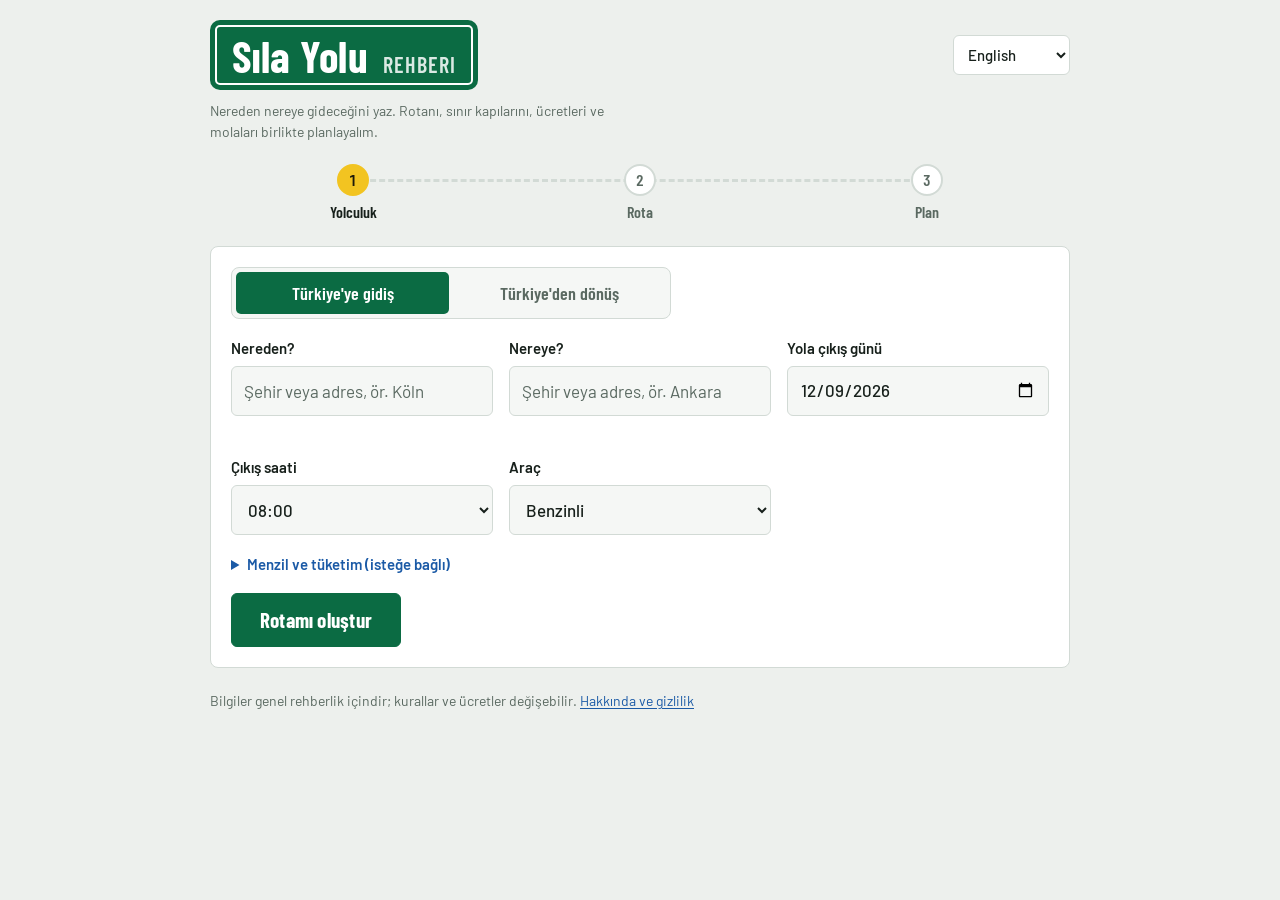
==== commit fe36db7b: "Çoklu dil altyapısı (çeviriler henüz eklenmedi) Co-Authored-By: Claude Opus 5.5 (1M context) <norepl" ====
--- a/index.html
+++ b/index.html
@@ -50,6 +50,9 @@
 h1.signboard{background:var(--sign-bg);color:var(--sign-fg);border-radius:10px;padding:12px 22px 10px;outline:2px solid var(--sign-fg);outline-offset:-7px;font-size:clamp(30px,7vw,44px);letter-spacing:.01em;display:flex;align-items:baseline;gap:.35em;flex-wrap:wrap}
 h1.signboard small{font-size:.5em;font-weight:600;opacity:.85;letter-spacing:.04em;text-transform:uppercase}
 #tagline{color:var(--muted);max-width:52ch}
+.toprow{display:flex;flex-wrap:wrap;gap:12px;align-items:center;justify-content:space-between;width:100%}
+.lang select{height:40px;font-size:15px;width:auto;padding:0 10px;background:var(--surface)}
+.vh{position:absolute;width:1px;height:1px;overflow:hidden;clip:rect(0 0 0 0);white-space:nowrap}
 
 /* Adımlar: yol çizgisi üzerinde üç durak */
 ol.steps{list-style:none;margin:0;padding:0;display:grid;grid-template-columns:repeat(3,1fr);position:relative}
@@ -178,7 +181,10 @@
 
 <div class="wrap">
   <header class="top">
-    <h1 class="signboard">Sıla Yolu <small>Rehberi</small></h1>
+    <div class="toprow">
+      <h1 class="signboard">Sıla Yolu <small>Rehberi</small></h1>
+      <label class="lang" for="langSel"><span class="vh">Dil / Language</span><select id="langSel"></select></label>
+    </div>
     <p id="tagline">Nereden nereye gideceğini yaz. Rotanı, sınır kapılarını, ücretleri ve molaları birlikte planlayalım.</p>
   </header>
 
@@ -646,29 +652,29 @@
 const PUB = {"DE":[["2026-12-25","Noel"],["2026-12-26","Noel'in ikinci günü"],["2027-01-01","Yılbaşı"],["2027-03-26","Kutsal Cuma"],["2027-03-29","Paskalya Pazartesisi"],["2027-05-01","İşçi Bayramı"],["2027-05-06","Göğe Yükseliş Günü"],["2027-05-17","Pentekost Pazartesisi"]],"AT":[["2026-10-26","Ulusal Gün"],["2026-11-01","Azizler Günü"],["2026-12-08","Lekesiz Gebelik Günü"],["2026-12-25","Noel"],["2026-12-26","Aziz Stephen Günü"],["2027-01-01","Yılbaşı"],["2027-01-06","Epifani"],["2027-03-29","Paskalya Pazartesisi"],["2027-05-01","İşçi Bayramı"],["2027-05-06","Göğe Yükseliş Günü"],["2027-05-17","Pentekost Pazartesisi"],["2027-05-27","Corpus Christi"],["2027-08-15","Meryem'in Göğe Kabulü"]],"SI":[["2026-10-31","Reform Günü"],["2026-11-01","Ölüleri Anma Günü"],["2026-12-25","Noel"],["2026-12-26","Bağımsızlık ve Birlik Günü"],["2027-01-01","Yılbaşı"],["2027-01-02","Yılbaşı"],["2027-02-08","Prešeren Günü (kültür bayramı)"],["2027-03-28","Paskalya"],["2027-03-29","Paskalya Pazartesisi"],["2027-04-27","İşgale Karşı Ayaklanma Günü"],["2027-05-01","İşçi Bayramı"],["2027-05-02","İşçi Bayramı"],["2027-05-16","Pentekost"],["2027-06-25","Devlet Günü"],["2027-08-15","Meryem'in Göğe Kabulü"]],"HR":[["2026-11-01","Azizler Günü"],["2026-11-18","Anma Günü"],["2026-12-25","Noel"],["2026-12-26","Aziz Stephen Günü"],["2027-01-01","Yılbaşı"],["2027-01-06","Epifani"],["2027-03-28","Paskalya"],["2027-03-29","Paskalya Pazartesisi"],["2027-05-01","İşçi Bayramı"],["2027-05-27","Corpus Christi"],["2027-05-30","Devlet Günü"],["2027-06-22","Antifaşist Mücadele Günü"],["2027-08-05","Zafer ve Vatan Şükran Günü"],["2027-08-15","Meryem'in Göğe Kabulü"]],"HU":[["2026-10-23","Ulusal Gün"],["2026-11-01","Azizler Günü"],["2026-12-24","Köprü tatili"],["2026-12-25","Noel"],["2026-12-26","Noel'in ikinci günü"],["2027-01-01","Yılbaşı"],["2027-03-15","Ulusal Gün"],["2027-03-26","Kutsal Cuma"],["2027-03-28","Paskalya"],["2027-03-29","Paskalya Pazartesisi"],["2027-05-01","İşçi Bayramı"],["2027-05-16","Pentekost"],["2027-05-17","Pentekost Pazartesisi"],["2027-08-20","Devletin Kuruluşu Günü"]],"RS":[["2026-11-11","Ateşkes Günü"],["2027-01-01","Yılbaşı"],["2027-01-02","Yılbaşı"],["2027-01-07","Ortodoks Noeli"],["2027-02-15","Devlet Günü"],["2027-02-16","Devlet Günü"],["2027-04-30","Kutsal Cuma"],["2027-05-01","Kutsal Cumartesi ve İşçi Bayramı"],["2027-05-02","Paskalya ve İşçi Bayramı"],["2027-05-03","Paskalya Pazartesisi"],["2027-05-04","İşçi Bayramı (telafi tatili)"]],"RO":[["2026-11-30","Aziz Andreas Günü"],["2026-12-01","Ulusal Gün"],["2026-12-25","Noel"],["2026-12-26","Noel"],["2027-01-01","Yılbaşı"],["2027-01-02","Yılbaşı"],["2027-01-06","Epifani"],["2027-01-07","Vaftizci Yahya Günü"],["2027-01-24","Romen Prensliklerinin Birleşmesi"],["2027-04-30","Kutsal Cuma"],["2027-05-01","İşçi Bayramı"],["2027-05-02","Paskalya"],["2027-05-03","Paskalya"],["2027-06-01","Çocuk Günü"],["2027-06-20","Pentekost"],["2027-06-21","Pentekost"],["2027-08-15","Meryem'in Göğe Kabulü"]],"BG":[["2026-12-24","Noel Arifesi"],["2026-12-25","Noel"],["2026-12-26","Noel"],["2026-12-28","Noel (telafi tatili)"],["2027-01-01","Yılbaşı"],["2027-03-03","Kurtuluş Günü"],["2027-04-30","Kutsal Cuma"],["2027-05-01","Kutsal Cumartesi ve İşçi Bayramı"],["2027-05-02","Paskalya"],["2027-05-03","Paskalya"],["2027-05-04","İşçi Bayramı (telafi tatili)"],["2027-05-06","Aziz Georgi Günü"],["2027-05-24","Slav Alfabesi ve Kültür Günü"]],"CZ":[["2026-10-28","Çekoslovakya'nın Kuruluşu"],["2026-11-17","Özgürlük ve Demokrasi Günü"],["2026-12-24","Noel Arifesi"],["2026-12-25","Noel"],["2026-12-26","Noel'in ikinci günü"],["2027-01-01","Yılbaşı"],["2027-03-26","Kutsal Cuma"],["2027-03-29","Paskalya Pazartesisi"],["2027-05-01","İşçi Bayramı"],["2027-05-08","Zafer Günü"],["2027-07-05","Kiril ve Metodius Günü"],["2027-07-06","Jan Hus Günü"]],"SK":[["2026-11-01","Azizler Günü"],["2026-12-24","Noel Arifesi"],["2026-12-25","Noel"],["2026-12-26","Noel'in ikinci günü"],["2027-01-01","Slovak Cumhuriyeti'nin Kuruluşu"],["2027-01-06","Epifani ve Ortodoks Noeli"],["2027-03-26","Kutsal Cuma"],["2027-03-29","Paskalya Pazartesisi"],["2027-05-01","İşçi Bayramı"],["2027-05-08","Faşizme Karşı Zafer Günü"],["2027-07-05","Kiril ve Metodius Günü"],["2027-08-29","Slovak Ulusal Ayaklanması Günü"]],"IT":[["2026-11-01","Azizler Günü"],["2026-12-08","Lekesiz Gebelik Günü"],["2026-12-25","Noel"],["2026-12-26","Aziz Stephen Günü"],["2027-01-01","Yılbaşı"],["2027-01-06","Epifani"],["2027-03-28","Paskalya"],["2027-03-29","Paskalya Pazartesisi"],["2027-04-25","Kurtuluş Günü"],["2027-05-01","İşçi Bayramı"],["2027-06-02","Cumhuriyet Günü"],["2027-08-15","Meryem'in Göğe Kabulü"]],"GR":[["2026-10-28","Ohi Günü"],["2026-12-25","Noel"],["2026-12-26","Meryem Ana Günü"],["2027-01-01","Yılbaşı"],["2027-01-06","Epifani"],["2027-03-15","Temiz Pazartesi"],["2027-03-25","Bağımsızlık Günü"],["2027-04-30","Kutsal Cuma"],["2027-05-01","İşçi Bayramı"],["2027-05-03","Paskalya Pazartesisi"],["2027-05-04","İşçi Bayramı (telafi tatili)"],["2027-06-21","Pentekost Pazartesisi"],["2027-08-15","Meryem'in Göğe Kabulü"]],"TR":[["2026-10-29","Cumhuriyet Bayramı"],["2027-01-01","Yılbaşı"],["2027-03-09","Ramazan Bayramı"],["2027-03-10","Ramazan Bayramı"],["2027-03-11","Ramazan Bayramı"],["2027-04-23","Ulusal Egemenlik ve Çocuk Bayramı"],["2027-05-01","Emek ve Dayanışma Günü"],["2027-05-16","Kurban Bayramı"],["2027-05-17","Kurban Bayramı"],["2027-05-18","Kurban Bayramı"],["2027-05-19","Atatürk'ü Anma, Gençlik ve Spor Bayramı; Kurban Bayramı"],["2027-07-15","Demokrasi ve Millî Birlik Günü"],["2027-08-30","Zafer Bayramı"]]};
 const BIG = /Kuzey Ren|Baden|Bavyera|Hessen|Aşağı Saksonya/;
 const dayDiff = (a,b) => Math.round((new Date(a+"T12:00:00")-new Date(b+"T12:00:00"))/864e5);
-const trDate = s => new Date(s+"T12:00:00").toLocaleDateString("tr-TR",{day:"numeric",month:"long"});
+const trDate = s => new Date(s+"T12:00:00").toLocaleDateString(LOC(),{day:"numeric",month:"long"});
 // Sınıra varış günü yoğun bir döneme denk geliyor mu? (gurbetçi trafiği: bekleme tahminini artırır)
 function busyAll(dateStr){
   const items=[]; let f=1;
   if(!dateStr) return {f,items};
   if(isBack()){
-    for(const [a,n] of BAYRAM_END){ const d=dayDiff(dateStr,a); if(d>=-1 && d<=5){ items.push(`${n} sonrası: Avrupa'ya dönüş çok yoğun olur.`); f=Math.max(f,1.5); } }
+    for(const [a,n] of BAYRAM_END){ const d=dayDiff(dateStr,a); if(d>=-1 && d<=5){ items.push(t("{name} sonrası: Avrupa'ya dönüş çok yoğun olur.",{name:t(n)})); f=Math.max(f,1.5); } }
     for(const [cc,en,n,reg] of RETURN){ const d=dayDiff(en,dateStr); if(d>=0 && d<=5){
       const big = cc==="DE" && BIG.test(reg), summer = /yaz/.test(n);
       f = Math.max(f, big ? 1.6 : summer ? 1.4 : 1.2);
-      items.push(`${ORIGIN_N[cc]}'da ${n} ${trDate(en)} günü bitiyor (${reg}).`); } }
+      items.push(t("{country}'da {holiday} {date} günü bitiyor ({regions}).",{country:t(ORIGIN_N[cc]),holiday:t(n),date:trDate(en),regions:t(reg)})); } }
     if(items.length>1) f=Math.min(2, f+0.1*(items.length-1));
     return {f,items};
   }
-  for(const [a,n] of BAYRAM){ const d=dayDiff(a,dateStr); if(d>=0 && d<=6){ items.push(`${n} öncesi: Türkiye'ye gidiş çok yoğun olur.`); f=Math.max(f,1.5); } }
+  for(const [a,n] of BAYRAM){ const d=dayDiff(a,dateStr); if(d>=0 && d<=6){ items.push(t("{name} öncesi: Türkiye'ye gidiş çok yoğun olur.",{name:t(n)})); f=Math.max(f,1.5); } }
   for(const [cc,st,n,reg] of ORIGIN){ const d=dayDiff(dateStr,st); if(d>=0 && d<=4){
     const big = cc==="DE" && BIG.test(reg), summer = /yaz/.test(n);
     f = Math.max(f, big ? 1.6 : summer ? 1.4 : 1.2);
-    items.push(`${ORIGIN_N[cc]}'da ${n} ${trDate(st)} günü başlıyor (${reg}).`); } }
+    items.push(t("{country}'da {holiday} {date} günü başlıyor ({regions}).",{country:t(ORIGIN_N[cc]),holiday:t(n),date:trDate(st),regions:t(reg)})); } }
   if(items.length>1) f=Math.min(2, f+0.1*(items.length-1));
   return {f,items};
 }
-function busy(dateStr){ const b=busyAll(dateStr); return b.items.length ? {f:b.f, t:b.items.join(" ")+(isBack()?" Tatilin son günlerinde sınırda uzun kuyruk beklenir.":" İlk günlerde sınırda uzun kuyruk beklenir.")} : null; }
+function busy(dateStr){ const b=busyAll(dateStr); return b.items.length ? {f:b.f, t:b.items.join(" ")+" "+(isBack()?t("Tatilin son günlerinde sınırda uzun kuyruk beklenir."):t("İlk günlerde sınırda uzun kuyruk beklenir."))} : null; }
 // Seçilen rotada, yolculuk günlerine denk gelen resmi ve okul tatilleri
 function routeHolidays(r, dateStr){
   const out=[]; if(!dateStr) return out;
@@ -676,8 +682,8 @@
   for(const c of cs){
     const back = isBack(), lo = (c==="TR") !== back ? 0 : -2, hi = (c==="TR") !== back ? 2 : 0;
     const ph = (PUB[c]||[]).filter(([dt])=>{ const d=dayDiff(dt,dateStr); return d>=lo && d<=hi; });
-    if(ph.length) out.push({c, kind:"pub", t: ph.map(([dt,n])=>`${trDate(dt)} ${n}`).join(", ")});
-    for(const [cc,st,en,n] of LOCAL){ if(cc!==c) continue; const a=dayDiff(dateStr,st), b=dayDiff(en,dateStr); if(a>=-1 && b>=0) out.push({c, kind:"school", t:`Okullarda ${n} (${trDate(st)} – ${trDate(en)})`}); }
+    if(ph.length) out.push({c, kind:"pub", t: ph.map(([dt,n])=>`${trDate(dt)} ${t(n)}`).join(", ")});
+    for(const [cc,st,en,n] of LOCAL){ if(cc!==c) continue; const a=dayDiff(dateStr,st), b=dayDiff(en,dateStr); if(a>=-1 && b>=0) out.push({c, kind:"school", t:t("Okullarda {holiday} ({from} – {to})",{holiday:t(n),from:trDate(st),to:trDate(en)})}); }
   }
   return out;
 }
@@ -713,12 +719,28 @@
   "Türkiye'de HGS etiketi almayı planla",
 ];
 
-document.documentElement.lang = "tr";
 const $ = s => document.querySelector(s);
 const store = {
   get(k,d){ try{ const v = localStorage.getItem("silayolu:"+k); return v===null?d:JSON.parse(v);}catch(e){return d;} },
   set(k,v){ try{ localStorage.setItem("silayolu:"+k, JSON.stringify(v)); }catch(e){} }
 };
+
+const I18N = /*I18N*/{}/*/I18N*/;
+// Diller: kaynak metin Türkçe; I18N[dil][türkçe] = çeviri. {ad} yer tutucuları.
+const LANGS = {tr:"Türkçe",en:"English",de:"Deutsch",fr:"Français",nl:"Nederlands",pl:"Polski"};
+const LOCALES = {tr:"tr-TR",en:"en-GB",de:"de-DE",fr:"fr-FR",nl:"nl-NL",pl:"pl-PL"};
+function detectLang(){ for(const l of (navigator.languages||[navigator.language||"tr"])){ const k=String(l).slice(0,2).toLowerCase(); if(LANGS[k]) return k; } return "tr"; }
+let LANG = store.get("lang", null) || detectLang(); if(!LANGS[LANG]) LANG="tr";
+const LOC = () => LOCALES[LANG];
+function t(s, v){
+  if(s==null || s==="") return s;
+  let o = (LANG!=="tr" && I18N[LANG] && I18N[LANG][s]) || s;
+  if(v) o = o.replace(/\{(\w+)\}/g,(m,k)=> v[k]!=null ? v[k] : m);
+  return o;
+}
+const cn = c => t(C[c].n);
+const fmtEur = v => v.toLocaleString(LOC(),{minimumFractionDigits:2,maximumFractionDigits:2});
+document.documentElement.lang = LANG;
 
 // Kontroller
 // Yön: gidiş (Avrupa → Türkiye) veya dönüş (Türkiye → Avrupa)
@@ -727,8 +749,8 @@
   const [fl,tl] = isBack() ? [TO,FROM] : [FROM,TO];
   $("#fromList").replaceChildren(...fl.map(c=>new Option(c.n)));
   $("#toList").replaceChildren(...tl.map(c=>new Option(c.n)));
-  $("#from").placeholder = "Şehir veya adres, ör. "+(isBack()?"Ankara":"Köln");
-  $("#to").placeholder = "Şehir veya adres, ör. "+(isBack()?"Köln":"Ankara");
+  $("#from").placeholder = t("Şehir veya adres, ör. {city}",{city:isBack()?"Ankara":"Köln"});
+  $("#to").placeholder = t("Şehir veya adres, ör. {city}",{city:isBack()?"Köln":"Ankara"});
   document.querySelector(`input[name=dir][value=${isBack()?"back":"go"}]`).checked = true;
 }
 fillLists();
@@ -753,9 +775,10 @@
 function hints(){
   const P = places(), fh=$("#fromHint"), th=$("#toHint");
   fh.className="hint "+(P.f?"ok":P.ft?"warn":""); th.className="hint "+(P.t?"ok":P.tt?"warn":"");
-  const [fd,td] = isBack() ? ["İstanbul","Münih"] : ["Münih","İstanbul"];
-  fh.textContent = P.f ? "✓ "+P.f.n : P.ft ? `Listede yok; mesafe ${fd}'dan tahmin edilir` : "";
-  th.textContent = P.t ? "✓ "+P.t.n : P.tt ? `Listede yok; mesafe ${td}'dan tahmin edilir` : "";
+  const fd = t(isBack() ? "Listede yok; mesafe İstanbul'dan tahmin edilir" : "Listede yok; mesafe Münih'ten tahmin edilir");
+  const td = t(isBack() ? "Listede yok; mesafe Münih'ten tahmin edilir" : "Listede yok; mesafe İstanbul'dan tahmin edilir");
+  fh.textContent = P.f ? "✓ "+P.f.n : P.ft ? fd : "";
+  th.textContent = P.t ? "✓ "+P.t.n : P.tt ? td : "";
 }
 
 // Yoğunluk katsayısı (Türkiye yönü)
@@ -783,18 +806,19 @@
   if(v!=null && v!=="") return {m:+v, own:true};
   return {m:estWait(id), own:false};
 }
-const fmtMin = m => m<60 ? m+" dk" : Math.floor(m/60)+" sa"+(m%60?" "+String(m%60).padStart(2,"0")+" dk":"");
+const fmtMin = m => m<60 ? m+" "+t("dk") : Math.floor(m/60)+" "+t("sa")+(m%60?" "+String(m%60).padStart(2,"0")+" "+t("dk"):"");
 const level = m => m<=45?"good":m<=120?"warn":"bad";
-const plate = c => `<span class="plate${C[c].eu?"":" noeu"}" title="${C[c].n}${C[c].eu?"":" – AB roaming yok"}">${C[c].p}</span>`;
-const fmtDT = d => d.toLocaleDateString("tr-TR",{day:"numeric",month:"long",weekday:"long"})+" "+String(d.getHours()).padStart(2,"0")+":00 civarı";
-const fmtDate = s => { const d=new Date(s+"T12:00:00"); return isNaN(d)?"":d.toLocaleDateString("tr-TR",{day:"numeric",month:"long",weekday:"long"}); };
-const viaList = r => isBack() ? r.via.slice().reverse().map(v=>v.replace("(feribot) ","")+(v.startsWith("(feribot)")?" (feribot)":"")) : r.via;
+const plate = c => `<span class="plate${C[c].eu?"":" noeu"}" title="${cn(c)}${C[c].eu?"":" – "+t("AB roaming yok")}">${C[c].p}</span>`;
+const fmtDT = d => t("{date} {time} civarı",{date:d.toLocaleDateString(LOC(),{day:"numeric",month:"long",weekday:"long"}), time:String(d.getHours()).padStart(2,"0")+":00"});
+const fmtDate = s => { const d=new Date(s+"T12:00:00"); return isNaN(d)?"":d.toLocaleDateString(LOC(),{day:"numeric",month:"long",weekday:"long"}); };
+const viaName = (v,back) => v.startsWith("(feribot) ") ? (back ? t(v.slice(10))+" ("+t("feribot")+")" : "("+t("feribot")+") "+t(v.slice(10))) : t(v);
+const viaList = r => isBack() ? r.via.slice().reverse().map(v=>viaName(v,true)) : r.via.map(v=>viaName(v,false));
 const mapsUrl = (P,r) => "https://www.google.com/maps/dir/?api=1&travelmode=driving&origin="+encodeURIComponent(P.fMaps)+"&destination="+encodeURIComponent(P.tMaps)+"&waypoints="+encodeURIComponent((isBack()?r.mapsVia.slice().reverse():r.mapsVia).join("|"));
 const T = { // yöne göre metinler
-  arr: () => isBack() ? "Türkiye'den çıkış (sınır)" : "Türkiye sınırına varış",
-  gate: () => isBack() ? "Türkiye çıkışı" : "Türkiye girişi",
-  rec: () => isBack() ? "Önerilen çıkış" : "Önerilen giriş",
-  euNet: () => isBack() ? "Türkiye sınırından sonra AB interneti" : "Türkiye'ye kadar AB interneti",
+  arr: () => t(isBack() ? "Türkiye'den çıkış (sınır)" : "Türkiye sınırına varış"),
+  gate: () => t(isBack() ? "Türkiye çıkışı" : "Türkiye girişi"),
+  rec: () => t(isBack() ? "Önerilen çıkış" : "Önerilen giriş"),
+  euNet: () => t(isBack() ? "Türkiye sınırından sonra AB interneti" : "Türkiye'ye kadar AB interneti"),
 };
 
 function computeRoutes(){
@@ -826,26 +850,26 @@
 // ADIM 2
 function renderRoutes(){
   const P = places(), list = computeRoutes();
-  $("#tripLine").textContent = `${P.fName} → ${P.tName} · çıkış ${fmtDate($("#date").value)}, ${$("#hour").selectedOptions[0].text}`;
+  $("#tripLine").textContent = `${P.fName} → ${P.tName} · `+t("çıkış {date}, {time}",{date:fmtDate($("#date").value),time:$("#hour").selectedOptions[0].text});
   $("#routes").innerHTML = list.map((x,i)=>{
-    const r=x.r, nonEU = r.countries.filter(c=>!C[c].eu && c!=="TR").map(c=>C[c].n);
+    const r=x.r, nonEU = r.countries.filter(c=>!C[c].eu && c!=="TR").map(c=>cn(c));
     return `<article class="panel route compact${i===0?" best":""}">
       <div class="stack" style="gap:6px;min-width:0">
-        ${i===0?'<span class="chip good" style="align-self:flex-start">Önerilen</span>':""}
-        <h3>${r.name}</h3>
+        ${i===0?`<span class="chip good" style="align-self:flex-start">${t("Önerilen")}</span>`:""}
+        <h3>${t(r.name)}</h3>
         <div class="plates">${(isBack()?r.countries.slice().reverse():r.countries).map(plate).join('<span class="arrow">›</span>')}</div>
       </div>
       <div class="meta">
         <span class="big">${fmtMin(Math.round(x.total/5)*5)}</span>
-        <span class="muted small num">≈ ${x.km.toLocaleString("tr-TR")} km${r.ferry?" + feribot":""}</span>
+        <span class="muted small num">≈ ${x.km.toLocaleString(LOC())} km${r.ferry?" + "+t("feribot"):""}</span>
       </div>
       <div class="body">
         <div class="chips">
-          ${r.borders.length?`<span class="chip ${level(x.transit+x.best.m)}">Sınırlarda ≈ ${fmtMin(x.transit+x.best.m)}</span>`:`<span class="chip ${level(x.best.m)}">Sadece Türkiye sınırı ≈ ${fmtMin(x.best.m)}</span>`}
+          ${r.borders.length?`<span class="chip ${level(x.transit+x.best.m)}">${t("Sınırlarda")} ≈ ${fmtMin(x.transit+x.best.m)}</span>`:`<span class="chip ${level(x.best.m)}">${t("Sadece Türkiye sınırı")} ≈ ${fmtMin(x.best.m)}</span>`}
           <span class="chip">${T.arr()} ≈ ${fmtDT(x.arr)}</span>
-          ${nonEU.length?`<span class="chip bad">${nonEU.join(", ")}'da AB interneti yok</span>`:`<span class="chip good">${T.euNet()}</span>`}
+          ${nonEU.length?`<span class="chip bad">${t("{countries}'da AB interneti yok",{countries:nonEU.join(", ")})}</span>`:`<span class="chip good">${T.euNet()}</span>`}
         </div>
-        <div class="row"><button class="btn${i===0?"":" ghost"}" type="button" data-pick="${r.id}">Bu rotayı seç</button></div>
+        <div class="row"><button class="btn${i===0?"":" ghost"}" type="button" data-pick="${r.id}">${t("Bu rotayı seç")}</button></div>
       </div>
     </article>`;
   }).join("");
@@ -858,57 +882,57 @@
   const r = x.r; selRoute = r.id; atTime = x.arr; // not: dönüşte diğer sınırlar için kaba yaklaşım
   const arrDay = iso(x.arr);
   const P = places(), inR = c => r.countries.includes(c);
-  const nonEU = r.countries.filter(c=>!C[c].eu && c!=="TR").map(c=>C[c].n);
+  const nonEU = r.countries.filter(c=>!C[c].eu && c!=="TR").map(c=>cn(c));
   $("#planHead").innerHTML = `
-    <div class="stephead"><div class="stack" style="gap:4px;min-width:0"><h2>${P.fName} → ${P.tName}</h2><p class="small muted">${r.name}</p></div>
-      <div class="meta" style="text-align:right"><span class="big num" style="font-size:22px;font-weight:700">${fmtMin(Math.round(x.total/5)*5)}</span><span class="small muted num"> ≈ ${x.km.toLocaleString("tr-TR")} km</span></div></div>
+    <div class="stephead"><div class="stack" style="gap:4px;min-width:0"><h2>${P.fName} → ${P.tName}</h2><p class="small muted">${t(r.name)}</p></div>
+      <div class="meta" style="text-align:right"><span class="big num" style="font-size:22px;font-weight:700">${fmtMin(Math.round(x.total/5)*5)}</span><span class="small muted num"> ≈ ${x.km.toLocaleString(LOC())} km</span></div></div>
     <p class="small muted">${[P.fName,...viaList(r),P.tName].join(" → ")}</p>
-    <p class="small">${T.arr()} ≈ <b>${fmtDT(x.arr)}</b> <span class="muted">(molalar hariç; bekleme tahminleri bu saate göre)</span></p>
+    <p class="small">${T.arr()} ≈ <b>${fmtDT(x.arr)}</b> <span class="muted">(${t("molalar hariç; bekleme tahminleri bu saate göre")})</span></p>
     <div class="plates">${(isBack()?r.countries.slice().reverse():r.countries).map(plate).join('<span class="arrow">›</span>')}</div>
-    <ul class="clean small">${r.pros.concat(r.cons).map(t=>`<li>${t}</li>`).join("")}</ul>
-    <div class="row"><a class="btn" href="${mapsUrl(P,r)}" target="_blank" rel="noopener">Google Haritalar'da aç</a>
-      <a class="btn ghost" id="waShare" href="https://wa.me/" target="_blank" rel="noopener">WhatsApp'ta paylaş</a>
-      <button class="btn ghost" type="button" id="copyPlan">Planı kopyala</button><span id="shareMsg" role="status"></span></div>
+    <ul class="clean small">${r.pros.concat(r.cons).map(x=>`<li>${t(x)}</li>`).join("")}</ul>
+    <div class="row"><a class="btn" href="${mapsUrl(P,r)}" target="_blank" rel="noopener">${t("Google Haritalar'da aç")}</a>
+      <a class="btn ghost" id="waShare" href="https://wa.me/" target="_blank" rel="noopener">${t("WhatsApp'ta paylaş")}</a>
+      <button class="btn ghost" type="button" id="copyPlan">${t("Planı kopyala")}</button><span id="shareMsg" role="status"></span></div>
     <textarea id="planTextBox" readonly hidden style="width:100%;min-height:180px;font:inherit;font-size:13px"></textarea>`;
   const b = busy(arrDay);
-  $("#busyNote").hidden = !b; $("#busyNote").innerHTML = b ? `<b>Yoğun dönem.</b> ${b.t} Bekleme tahminleri buna göre artırıldı; mümkünse 1–2 gün kaydır ya da gece saatlerinde geç.` : "";
+  $("#busyNote").hidden = !b; $("#busyNote").innerHTML = b ? `<b>${t("Yoğun dönem.")}</b> ${b.t} ${t("Bekleme tahminleri buna göre artırıldı; mümkünse 1–2 gün kaydır ya da gece saatlerinde geç.")}` : "";
   const hol = routeHolidays(r, arrDay);
   const bAll = busyAll(arrDay);
-  $("#sumHol").textContent = (bAll.items.length + hol.length) ? `${bAll.items.length + hol.length} not` : "Özel bir tatil yok";
-  $("#holList").innerHTML = (bAll.items.map(t=>`<div class="row small"><span class="chip warn">Gurbetçi trafiği</span><span style="flex:1 1 220px">${t}</span></div>`).join("")
-    + hol.map(h=>`<div class="row small">${plate(h.c)}<span class="chip ${h.kind==="pub"?"bad":"good"}">${h.kind==="pub"?"Resmi tatil":"Okul tatili"}</span><span style="flex:1 1 220px">${C[h.c].n} · ${h.t}</span></div>`).join(""))
-    || '<p class="small">Seçtiğin günlerde rotanda resmi veya okul tatili görünmüyor.</p>';
-  $("#sosRows").innerHTML = ["DE",...r.countries.filter(c=>c!=="DE")].map(c=>{ const v=SOS[c]; return `<tr><td>${plate(c)} ${C[c].n}</td><td class="small num">${v[0]}</td><td class="small num">${v[1]||"–"}</td>
-    <td class="small">${v[2].length?v[2].map(m=>`<a href="${m[1]}" target="_blank" rel="noopener">${m[0]}</a>`).join("<br>"):"–"}</td></tr>`; }).join("");
+  $("#sumHol").textContent = (bAll.items.length + hol.length) ? t("{n} not",{n:bAll.items.length + hol.length}) : t("Özel bir tatil yok");
+  $("#holList").innerHTML = (bAll.items.map(x=>`<div class="row small"><span class="chip warn">${t("Gurbetçi trafiği")}</span><span style="flex:1 1 220px">${x}</span></div>`).join("")
+    + hol.map(h=>`<div class="row small">${plate(h.c)}<span class="chip ${h.kind==="pub"?"bad":"good"}">${t(h.kind==="pub"?"Resmi tatil":"Okul tatili")}</span><span style="flex:1 1 220px">${cn(h.c)} · ${h.t}</span></div>`).join(""))
+    || `<p class="small">${t("Seçtiğin günlerde rotanda resmi veya okul tatili görünmüyor.")}</p>`;
+  $("#sosRows").innerHTML = ["DE",...r.countries.filter(c=>c!=="DE")].map(c=>{ const v=SOS[c]; return `<tr><td>${plate(c)} ${cn(c)}</td><td class="small num">${t(v[0])}</td><td class="small num">${t(v[1])||"–"}</td>
+    <td class="small">${v[2].length?v[2].map(m=>`<a href="${m[1]}" target="_blank" rel="noopener">${t(m[0])}</a>`).join("<br>"):"–"}</td></tr>`; }).join("");
 
   // Gümrük: yalnızca bu rotanın kapıları
   const entries = x.entries;
-  $("#sumGate").textContent = `${T.rec()}: ${GATES[x.best.id].n} ≈ ${fmtMin(x.best.m)}`;
+  $("#sumGate").textContent = `${T.rec()}: ${t(GATES[x.best.id].n)} ≈ ${fmtMin(x.best.m)}`;
   $("#gatesTR").innerHTML = entries.map((e,i)=>gateCard(e.id, i===0)).join("");
   $("#gatesTransitWrap").hidden = !r.borders.length;
   atTime = addMin(x.arr, isBack() ? x.best.m + r.km*0.5/85*60 : -x.transit);
   $("#gatesTransit").innerHTML = (isBack()?r.borders.slice().reverse():r.borders).filter(b=>b!=="ruse").concat(r.borders.includes("ruse")?["ruse"]:[]).map(b=>gateCard(b,false)).join("");
-  $("#liveLinks").innerHTML = (r.borders.includes("horgos")?`, <a href="https://www.police.hu/hu/hirek-es-informaciok/hatarinfo" target="_blank" rel="noopener">Macaristan Határinfo</a>`:"")
-    + (inR("RS")?`, <a href="https://www.amss.org.rs" target="_blank" rel="noopener">AMSS Sırbistan</a>`:"");
+  $("#liveLinks").innerHTML = (r.borders.includes("horgos")?`, <a href="https://www.police.hu/hu/hirek-es-informaciok/hatarinfo" target="_blank" rel="noopener">${t("Macaristan Határinfo")}</a>`:"")
+    + (inR("RS")?`, <a href="https://www.amss.org.rs" target="_blank" rel="noopener">${t("AMSS Sırbistan")}</a>`:"");
 
   // Vinyet
   const tolls = r.tolls.map(k=>TOLLS[k]);
-  $("#sumToll").textContent = [...new Set(tolls.map(t=>C[t.c].n))].join(", ");
-  $("#tollRows").innerHTML = tolls.map(t=>`<tr><td>${plate(t.c)} ${C[t.c].n}</td><td>${t.sys}</td><td class="small">${t.where}</td><td class="small num">${t.price}</td><td class="small">${t.note}</td></tr>`).join("");
+  $("#sumToll").textContent = [...new Set(tolls.map(x=>cn(x.c)))].join(", ");
+  $("#tollRows").innerHTML = tolls.map(x=>`<tr><td>${plate(x.c)} ${cn(x.c)}</td><td>${t(x.sys)}</td><td class="small">${t(x.where)}</td><td class="small num">${t(x.price)}</td><td class="small">${t(x.note)}</td></tr>`).join("");
 
   // Hız
   const sp = SPEED.filter(s=>inR(s[0]));
-  $("#sumSpeed").textContent = "Otoyol: " + sp.map(s=>C[s[0]].p+" "+(s[4].startsWith("Sınırsız")?"∞":s[4].split(" ")[0])).join(" · ");
+  $("#sumSpeed").textContent = t("Otoyol")+": " + sp.map(s=>C[s[0]].p+" "+(s[4].startsWith("Sınırsız")?"∞":s[4].split(" ")[0])).join(" · ");
   $("#speedRows").innerHTML = sp.map(s=>`<tr><td><span class="plate">${C[s[0]].p}</span> ${C[s[0]].n}</td>
-    <td class="n">${s[1]}</td><td class="n">${s[2]}</td><td class="n">${s[3]}</td>
-    <td class="n">${s[4].startsWith("Sınırsız")?s[4]:`<span class="speed">${s[4].split(" ")[0]}</span> ${s[4].split(" ").slice(1).join(" ")}`}</td>
-    <td class="n">${s[5]}</td><td class="small">${s[6]}</td></tr>`).join("");
+    <td class="n">${s[1]}</td><td class="n">${t(s[2])}</td><td class="n">${s[3]}</td>
+    <td class="n">${s[4].startsWith("Sınırsız")?t(s[4]):`<span class="speed">${s[4].split(" ")[0]}</span> ${t(s[4].split(" ").slice(1).join(" "))}`}</td>
+    <td class="n">${s[5]}</td><td class="small">${t(s[6])}</td></tr>`).join("");
 
   // İnternet
-  $("#sumRoam").textContent = nonEU.length ? `${nonEU.join(", ")} ve Türkiye'de AB roaming yok` : (isBack() ? "Türkiye sınırından sonra AB roaming geçerli" : "Türkiye'ye kadar AB roaming geçerli");
+  $("#sumRoam").textContent = nonEU.length ? t("{countries} ve Türkiye'de AB roaming yok",{countries:nonEU.join(", ")}) : t(isBack() ? "Türkiye sınırından sonra AB roaming geçerli" : "Türkiye'ye kadar AB roaming geçerli");
   $("#roamRows").innerHTML = ROAM.filter(v=>inR(v[0])).map(v=>`<tr><td>${plate(v[0])} ${C[v[0]].n}</td>
-    <td><span class="chip ${v[1]?"good":"bad"}">${v[1]?"Geçerli":"Geçerli değil"}</span></td><td class="small">${v[2]}</td></tr>`).join("");
-  $("#roamZones").innerHTML = ZONES.filter(z=>z.c.every(inR)).map(z=>`<article class="panel gate"><div class="head"><h3>${z.n}</h3><span class="chip ${z.lvl}">${z.lvl==="bad"?"Yüksek risk":"Dikkat"}</span></div><p class="small muted">${z.d}</p><p class="small">${z.t}</p></article>`).join("");
+    <td><span class="chip ${v[1]?"good":"bad"}">${t(v[1]?"Geçerli":"Geçerli değil")}</span></td><td class="small">${t(v[2])}</td></tr>`).join("");
+  $("#roamZones").innerHTML = ZONES.filter(z=>z.c.every(inR)).map(z=>`<article class="panel gate"><div class="head"><h3>${t(z.n)}</h3><span class="chip ${z.lvl}">${t(z.lvl==="bad"?"Yüksek risk":"Dikkat")}</span></div><p class="small muted">${t(z.d)}</p><p class="small">${t(z.t)}</p></article>`).join("");
   $("#tipRS").hidden = !inR("RS"); $("#tipFerry").hidden = !r.ferry;
 
   renderFuel(r, inR, x);
@@ -919,19 +943,19 @@
 let lastPlanText = "";
 function planText(P,x){
   const r=x.r, ev=$("#fuel").value==="e";
-  const vig=[...new Set(r.tolls.map(k=>TOLLS[k]).map(t=>C[t.c].n+": "+t.sys))];
+  const vig=[...new Set(r.tolls.map(k=>TOLLS[k]).map(x=>cn(x.c)+": "+t(x.sys)))];
   const lines = [
-    `Sıla Yolu planı: ${P.fName} → ${P.tName}`,
-    `Rota: ${r.name}`,
-    `Güzergâh: ${[P.fName,...viaList(r),P.tName].join(" → ")}`,
-    `Süre ≈ ${fmtMin(Math.round(x.total/5)*5)}, ≈ ${x.km.toLocaleString("tr-TR")} km`,
-    `Yola çıkış: ${fmtDate($("#date").value)}, ${$("#hour").selectedOptions[0].text}`,
-    `${T.arr()} ≈ ${fmtDT(x.arr)} (molalar hariç)`,
-    `${T.gate()}: ${GATES[x.best.id].n} (tahmini bekleme ≈ ${fmtMin(x.best.m)})`,
-    `Ücretler: ${vig.join("; ")}`,
-    lastStops.length ? `${ev?"Şarj":"Yakıt"} molaları: ${lastStops.join(", ")}` : "",
-    `Acil: 112 · Konsolosluk Çağrı Merkezi +90 312 292 29 29`,
-    `Harita: ${mapsUrl(P,r)}`,
+    `${t("Sıla Yolu planı")}: ${P.fName} → ${P.tName}`,
+    `${t("Rota")}: ${t(r.name)}`,
+    `${t("Güzergâh")}: ${[P.fName,...viaList(r),P.tName].join(" → ")}`,
+    `${t("Süre")} ≈ ${fmtMin(Math.round(x.total/5)*5)}, ≈ ${x.km.toLocaleString(LOC())} km`,
+    `${t("Yola çıkış")}: ${fmtDate($("#date").value)}, ${$("#hour").selectedOptions[0].text}`,
+    `${T.arr()} ≈ ${fmtDT(x.arr)} (${t("molalar hariç")})`,
+    `${T.gate()}: ${t(GATES[x.best.id].n)} (${t("tahmini bekleme")} ≈ ${fmtMin(x.best.m)})`,
+    `${t("Ücretler")}: ${vig.join("; ")}`,
+    lastStops.length ? `${t(ev?"Şarj molaları":"Yakıt molaları")}: ${lastStops.join(", ")}` : "",
+    `${t("Acil")}: 112 · ${t("Konsolosluk Çağrı Merkezi")} +90 312 292 29 29`,
+    `${t("Harita")}: ${mapsUrl(P,r)}`,
   ].filter(Boolean);
   return lastPlanText = lines.join("\n");
 }
@@ -939,24 +963,24 @@
 document.addEventListener("click",async e=>{
   if(!e.target.closest("#copyPlan")) return;
   const msg=$("#shareMsg");
-  try{ await navigator.clipboard.writeText(lastPlanText); msg.textContent="Plan kopyalandı"; }
-  catch(err){ const t=$("#planTextBox"); t.hidden=false; t.value=lastPlanText; t.focus(); t.select(); msg.textContent="Metni seçip kopyala"; }
+  try{ await navigator.clipboard.writeText(lastPlanText); msg.textContent=t("Plan kopyalandı"); }
+  catch(err){ const box=$("#planTextBox"); box.hidden=false; box.value=lastPlanText; box.focus(); box.select(); msg.textContent=t("Metni seçip kopyala"); }
 });
 function gateCard(id, recommended){
   const g=GATES[id], w=gateWait(id), lv=level(w.m), back=isBack();
-  const o = back && !g.tr ? g.o.split(" → ").reverse().join(" → ") : g.o, t = back && g.tb ? g.tb : g.t;
+  const o = t(back && !g.tr ? g.o.split(" → ").reverse().join(" → ") : g.o), txt = t(back && g.tb ? g.tb : g.t);
   const pct=Math.min(100, w.m/300*100);
   return `<article class="panel gate">
-    <div class="head"><h3>${g.n}</h3><span class="num" style="font-weight:700;color:var(--${lv})">${fmtMin(w.m)}</span></div>
+    <div class="head"><h3>${t(g.n)}</h3><span class="num" style="font-weight:700;color:var(--${lv})">${fmtMin(w.m)}</span></div>
     <div class="bar" aria-hidden="true"><i style="width:${pct}%;background:var(--${lv})"></i></div>
     ${recommended?`<span class="chip good" style="align-self:flex-start">${T.rec()}</span>`:""}
-    <p class="small muted">${o}${g.city?" · "+g.city:""} · ${g.h}</p>
-    <p class="small">${t}</p>
+    <p class="small muted">${o}${g.city?" · "+g.city:""} · ${t(g.h)}</p>
+    <p class="small">${txt}</p>
     <div class="row small">
-      <label for="obs-${id}" style="flex-direction:row;align-items:center;gap:8px">Gözlem (dk)
+      <label for="obs-${id}" style="flex-direction:row;align-items:center;gap:8px">${t("Gözlem (dk)")}
         <input id="obs-${id}" data-obs="${id}" type="number" min="0" step="5" style="max-width:90px" placeholder="${estWait(id)}" value="${obs[obsKey(id)]??""}">
       </label>
-      <a href="https://www.google.com/maps/search/?api=1&query=${encodeURIComponent(g.n.split(" /")[0]+" sınır kapısı")}" target="_blank" rel="noopener">Haritada gör</a>
+      <a href="https://www.google.com/maps/search/?api=1&query=${encodeURIComponent(g.n.split(" /")[0]+" sınır kapısı")}" target="_blank" rel="noopener">${t("Haritada gör")}</a>
     </div>
   </article>`;
 }
@@ -971,13 +995,14 @@
 const stationsLink = q => "https://www.google.com/maps/search/?api=1&query="+encodeURIComponent("benzin istasyonu "+q);
 const evLink = q => "https://www.google.com/maps/search/?api=1&query="+encodeURIComponent("EV charging station "+q);
 // Günlük güncellenen fiyatlar (paylaşılan veritabanından)
-let PRICE_DATES = {};
+let PRICE_DATES = {}, PRICE_UPDATED = null;
 function applyPrices(d){
   if(!d) return;
   const ok = v => typeof v==="number" && isFinite(v) && v>0.1 && v<10;
   Object.entries(d.fuel||{}).forEach(([c,v])=>{ if(FUEL[c] && Array.isArray(v) && ok(v[0]) && ok(v[1])){ FUEL[c][0]=v[0]; FUEL[c][1]=v[1]; } });
   PRICE_DATES = (d.dates && typeof d.dates==="object") ? d.dates : {};
-  if(typeof d.updated==="string") $("#priceStamp").textContent = "Fiyatlar en son "+d.updated.slice(0,10).split("-").reverse().join(".")+" tarihinde güncellendi.";
+  if(typeof d.updated==="string") PRICE_UPDATED = d.updated;
+  if(typeof d.updated==="string") $("#priceStamp").textContent = t("Fiyatlar en son {date} tarihinde güncellendi.",{date:d.updated.slice(0,10).split("-").reverse().join(".")});
 }
 (async()=>{
   try{
@@ -993,10 +1018,10 @@
   const range = Math.max(100, +$("#range").value||(ev?400:650)), cons = Math.max(3, +$("#cons").value||(ev?18:7));
   const price = c => FUEL[c][fi];
   $("#priceNote").hidden = ev;
-  $("#fuelTitle").textContent = ev ? "Şarj molaları" : "Yakıt molaları";
-  $("#tableTitle").textContent = ev ? "Rotandaki şarj ağları" : "Rotandaki ortalama fiyatlar";
-  $("#planNote").textContent = ev ? `Tam şarjla çıktığını, ${range} km menzil ile her molada %10'dan %80'e şarj ettiğini varsayar (yaklaşık 30–40 dk).`
-    : `Dolu depoyla çıktığını, ${range} km menzil ile deponun dörtte biri kalmadan doldurduğunu varsayar.`;
+  $("#fuelTitle").textContent = t(ev ? "Şarj molaları" : "Yakıt molaları");
+  $("#tableTitle").textContent = t(ev ? "Rotandaki şarj ağları" : "Rotandaki ortalama fiyatlar");
+  $("#planNote").textContent = ev ? t("Tam şarjla çıktığını, {range} km menzil ile her molada %10'dan %80'e şarj ettiğini varsayar (yaklaşık 30–40 dk).",{range})
+    : t("Dolu depoyla çıktığını, {range} km menzil ile deponun dörtte biri kalmadan doldurduğunu varsayar.",{range});
   $("#evLinks").hidden = !ev;
   const P = places();
   const edirne = GATES[r.entry[0]].city||"Edirne";
@@ -1004,11 +1029,11 @@
   if(isBack()){
     pts = [{n:P.fName,q:P.fMaps,c:"TR",km:0},
       ...(x.endKm>30 ? [{n:edirne,q:edirne,c:"TR",km:x.endKm-20}] : []),
-      ...STOPS[r.id].slice().reverse().map(s=>({n:s[0],q:s[1],c:s[2],km:x.endKm+r.km-s[3]})),
+      ...STOPS[r.id].slice().reverse().map(s=>({n:t(s[0]),q:s[1],c:s[2],km:x.endKm+r.km-s[3]})),
       {n:P.tName,q:P.tMaps,c:"DE",km:x.endKm+r.km+x.startKm}];
   } else {
     pts = [{n:P.fName,q:P.fMaps,c:"DE",km:0},
-      ...STOPS[r.id].map(s=>({n:s[0],q:s[1],c:s[2],km:x.startKm+s[3]})),
+      ...STOPS[r.id].map(s=>({n:t(s[0]),q:s[1],c:s[2],km:x.startKm+s[3]})),
       {n:edirne,q:edirne,c:"TR",km:x.startKm+r.km+20},
       {n:P.tName,q:P.tMaps,c:"TR",km:x.startKm+r.km+x.endKm}];
     if(pts[pts.length-1].km < pts[pts.length-2].km) pts.splice(pts.length-2,1);
@@ -1021,32 +1046,32 @@
   lastStops = plan.map(s=>s.n);
   const total = pts[pts.length-1].km;
   const cheapest = [...new Set(r.countries)].filter(c=>FUEL[c]).sort((a,b)=>price(a)-price(b))[0];
-  $("#sumFuel").textContent = ev ? `${plan.length} şarj molası, ≈ ${fmtMin(plan.length*35)}` : `${plan.length} mola · tahmini ${Math.round(cost/5)*5} €`;
-  $("#fuelSummary").innerHTML = `<span class="chip">${ev?"Enerji":"Yakıt"} ≈ ${Math.round(total*cons/100)} ${ev?"kWh":"L"}</span>
-    ${ev ? "" : `<span class="chip warn">Tahmini maliyet ≈ ${Math.round(cost/5)*5} €</span><span class="chip good">En ucuz: ${C[cheapest].n}</span>`}
-    ${ev && r.countries.includes("RS") ? '<span class="chip bad">Sırbistan\'da hızlı şarj seyrek</span>' : ""}`;
+  $("#sumFuel").textContent = ev ? t("{n} şarj molası, ≈ {time}",{n:plan.length,time:fmtMin(plan.length*35)}) : t("{n} mola · tahmini {cost} €",{n:plan.length,cost:Math.round(cost/5)*5});
+  $("#fuelSummary").innerHTML = `<span class="chip">${t(ev?"Enerji":"Yakıt")} ≈ ${Math.round(total*cons/100)} ${ev?"kWh":"L"}</span>
+    ${ev ? "" : `<span class="chip warn">${t("Tahmini maliyet")} ≈ ${Math.round(cost/5)*5} €</span><span class="chip good">${t("En ucuz")}: ${cn(cheapest)}</span>`}
+    ${ev && r.countries.includes("RS") ? `<span class="chip bad">${t("Sırbistan'da hızlı şarj seyrek")}</span>` : ""}`;
   $("#fuelPlan").innerHTML = plan.length ? plan.map((s,i)=>{
     const f = ev ? [null,null,EV[s.c][0],EV[s.c][1]] : FUEL[s.c];
     return `<article class="panel route">
       <div class="stack" style="gap:4px;min-width:0"><h3><span class="rank">${i+1}.</span> ${s.n}</h3>
-      <p class="small muted">${C[s.c].n} · ≈ ${Math.round(s.km/5)*5}. km · ${f[2]}</p></div>
-      ${ev ? "" : `<div class="meta"><span class="big">${price(s.c).toFixed(2).replace(".",",")} €</span><span class="small muted">${fi?"dizel":"benzin"}${PRICE_DATES[s.c]?", "+PRICE_DATES[s.c]:""}</span></div>`}
-      <div class="body">${f[3]?`<p class="small">${f[3]}</p>`:""}
-      <div class="row"><a class="btn ghost" href="${ev?evLink(s.q):stationsLink(s.q)}" target="_blank" rel="noopener">${ev?"Şarj istasyonlarını gör":"İstasyonları gör"}</a></div></div>
-    </article>`;}).join("") : `<p class="small">Menzilin bu rota için yeterli, yolda ${ev?"şarja":"yakıt almaya"} gerek yok.</p>`;
-  $("#fuelHead").innerHTML = ev ? "<tr><th>Ülke</th><th>Şarj ağları</th><th>İpucu</th></tr>"
-    : "<tr><th>Ülke</th><th>Benzin</th><th>Dizel</th><th>Yaygın markalar</th><th>İpucu</th></tr>";
-  if(ev){ $("#fuelRows").innerHTML = Object.keys(EV).filter(inR).map(c=>`<tr><td>${plate(c)} ${C[c].n}</td>
-    <td class="small">${EV[c][0]}</td><td class="small">${EV[c][1]}</td></tr>`).join(""); return; }
-  $("#fuelRows").innerHTML = Object.keys(FUEL).filter(inR).map(c=>`<tr><td>${plate(c)} ${C[c].n}</td>
-    <td class="n">${FUEL[c][0].toFixed(2).replace(".",",")} €</td><td class="n">${FUEL[c][1].toFixed(2).replace(".",",")} €</td>
-    <td class="small">${FUEL[c][2]}</td><td class="small">${FUEL[c][3]}${PRICE_DATES[c]?`<br><span class="muted">Fiyat tarihi: ${PRICE_DATES[c]}</span>`:""}</td></tr>`).join("");
+      <p class="small muted">${cn(s.c)} · ${t("≈ {km}. km",{km:Math.round(s.km/5)*5})} · ${t(f[2])}</p></div>
+      ${ev ? "" : `<div class="meta"><span class="big">${fmtEur(price(s.c))} €</span><span class="small muted">${t(fi?"dizel":"benzin")}${PRICE_DATES[s.c]?", "+PRICE_DATES[s.c]:""}</span></div>`}
+      <div class="body">${f[3]?`<p class="small">${t(f[3])}</p>`:""}
+      <div class="row"><a class="btn ghost" href="${ev?evLink(s.q):stationsLink(s.q)}" target="_blank" rel="noopener">${t(ev?"Şarj istasyonlarını gör":"İstasyonları gör")}</a></div></div>
+    </article>`;}).join("") : `<p class="small">${t(ev?"Menzilin bu rota için yeterli, yolda şarja gerek yok.":"Menzilin bu rota için yeterli, yolda yakıt almaya gerek yok.")}</p>`;
+  $("#fuelHead").innerHTML = "<tr>"+(ev ? ["Ülke","Şarj ağları","İpucu"] : ["Ülke","Benzin","Dizel","Yaygın markalar","İpucu"]).map(h=>`<th>${t(h)}</th>`).join("")+"</tr>";
+  if(ev){ $("#fuelRows").innerHTML = Object.keys(EV).filter(inR).map(c=>`<tr><td>${plate(c)} ${cn(c)}</td>
+    <td class="small">${t(EV[c][0])}</td><td class="small">${t(EV[c][1])}</td></tr>`).join(""); return; }
+  $("#fuelRows").innerHTML = Object.keys(FUEL).filter(inR).map(c=>`<tr><td>${plate(c)} ${cn(c)}</td>
+    <td class="n">${fmtEur(FUEL[c][0])} €</td><td class="n">${fmtEur(FUEL[c][1])} €</td>
+    <td class="small">${FUEL[c][2]}</td><td class="small">${t(FUEL[c][3])}${PRICE_DATES[c]?`<br><span class="muted">${t("Fiyat tarihi")}: ${PRICE_DATES[c]}</span>`:""}</td></tr>`).join("");
 }
 
 // Kontrol listesi: rotaya göre
 const done = store.get("check",{});
 function renderChecklist(r){
-  const vig = [...new Set(r.tolls.map(k=>TOLLS[k]).filter(t=>/vinyet|matrica|Rovinieta|e-známka|dálniční/i.test(t.sys)).map(t=>C[t.c].n))];
+  const vigC = [...new Set(r.tolls.map(k=>TOLLS[k]).filter(x=>/vinyet|matrica|Rovinieta|e-známka|dálniční/i.test(x.sys)).map(x=>x.c))];
+  const vig = vigC.map(c=>C[c].n);
   const items = [
     "Pasaport veya kimlik",
     "Araç ruhsatı; araç senin değilse noter onaylı vekaletname",
@@ -1061,8 +1086,10 @@
     isBack() ? "Türkiye'den AB'ye et ve süt ürünü (sucuk, pastırma, peynir vb.) getirmek yasak; sınırda el konur" : null,
     isBack() ? "AB'ye girişte sigara ve alkol sınırları düşük (bazı kara sınırlarında 40 sigara); fazlasını beyan et" : null,
   ].filter(Boolean);
-  $("#sumCheck").textContent = `${items.filter(t=>done[t]).length} / ${items.length}`;
-  $("#checklist").innerHTML = items.map((c,i)=>`<label class="check" for="ck${i}"><input type="checkbox" id="ck${i}" data-ck="${c.replace(/"/g,"&quot;")}" ${done[c]?"checked":""}><span>${c}</span></label>`).join("");
+  const show = c => c.startsWith("Yeşil kart:") ? t("Yeşil kart: {letters} harfleri üstü çizili olmamalı",{letters:inList(r,"RS")?`<b>TR</b> ${t("ve")} <b>SRB</b>`:"<b>TR</b>"})
+    : c.startsWith("Vinyetler:") ? t("Vinyetler")+": "+vigC.map(cn).join(", ") : t(c);
+  $("#sumCheck").textContent = `${items.filter(x=>done[x]).length} / ${items.length}`;
+  $("#checklist").innerHTML = items.map((c,i)=>`<label class="check" for="ck${i}"><input type="checkbox" id="ck${i}" data-ck="${c.replace(/"/g,"&quot;")}" ${done[c]?"checked":""}><span>${show(c)}</span></label>`).join("");
 }
 const inList = (r,c) => r.countries.includes(c);
 $("#checklist").addEventListener("change",e=>{ const k=e.target.dataset.ck; if(k==null)return; done[k]=e.target.checked; store.set("check",done); renderPlan(); });
@@ -1070,12 +1097,12 @@
 // Araç
 const isEV = () => $("#fuel").value==="e";
 function loadVeh(){ const e=isEV(); $("#range").value = store.get(e?"range_e":"range", e?"400":"650"); $("#cons").value = store.get(e?"cons_e":"cons", e?"18":"7");
-  $("#consLbl").textContent = e ? "Tüketim (kWh/100 km)" : "Tüketim (L/100 km)"; }
+  $("#consLbl").textContent = t(e ? "Tüketim (kWh/100 km)" : "Tüketim (L/100 km)"); }
 $("#fuel").value = store.get("fuel","b"); loadVeh();
 $("#fuel").addEventListener("change",()=>{ store.set("fuel",$("#fuel").value); loadVeh(); });
 ["range","cons"].forEach(id=>$("#"+id).addEventListener("change",()=>store.set(isEV()?id+"_e":id,$("#"+id).value)));
 ["from","to"].forEach(id=>$("#"+id).addEventListener("input",()=>{ store.set("loc_"+id,$("#"+id).value); hints(); }));
-function dateHint(){ const b=busy($("#date").value); $("#dateHint").className="hint"+(b?" busy":""); const all=busyAll($("#date").value).items; $("#dateHint").textContent = b ? "Yoğun dönem: "+all[0]+(all.length>1?` Ayrıca ${all.length-1} yoğunluk nedeni daha var.`:"") : ""; }
+function dateHint(){ const b=busy($("#date").value); $("#dateHint").className="hint"+(b?" busy":""); const all=busyAll($("#date").value).items; $("#dateHint").textContent = b ? t("Yoğun dönem")+": "+all[0]+(all.length>1?" "+t("Ayrıca {n} yoğunluk nedeni daha var.",{n:all.length-1}):"") : ""; }
 document.querySelectorAll("input[name=dir]").forEach(el=>el.addEventListener("change",()=>{
   const f=$("#from").value, t=$("#to").value;
   store.set("dir", el.value); fillLists();
@@ -1102,8 +1129,8 @@
   e.preventDefault();
   const P = places();
   if(!P.ft || !P.tt){
-    if(!P.ft){ $("#fromHint").className="hint err"; $("#fromHint").textContent="Nereden çıkacağını yaz"; }
-    if(!P.tt){ $("#toHint").className="hint err"; $("#toHint").textContent="Nereye gideceğini yaz"; }
+    if(!P.ft){ $("#fromHint").className="hint err"; $("#fromHint").textContent=t("Nereden çıkacağını yaz"); }
+    if(!P.tt){ $("#toHint").className="hint err"; $("#toHint").textContent=t("Nereye gideceğini yaz"); }
     (P.ft?$("#to"):$("#from")).focus(); return;
   }
   selRoute = null; store.set("route",null);
@@ -1116,6 +1143,32 @@
   if(s){ const n=+s.dataset.step; if(n===2) renderRoutes(); go(n); }
 });
 
+// Sabit HTML metinleri: ilk yüklemedeki Türkçe hâli saklanır, dil değişince yeniden çevrilir
+const STATIC_TEXT = [], STATIC_ATTR = [];
+(function(){
+  const skip = "script,style,datalist,#hour,#routes,#planHead,#gatesTR,#gatesTransit,#tollRows,#fuelPlan,#fuelRows,#fuelHead,#speedRows,#roamRows,#roamZones,#holList,#sosRows,#checklist,#langSel";
+  const w = document.createTreeWalker(document.body, NodeFilter.SHOW_TEXT);
+  let n; while((n = w.nextNode())){ if(n.nodeValue.trim() && !n.parentElement.closest(skip)) STATIC_TEXT.push([n, n.nodeValue]); }
+  document.querySelectorAll("[aria-label]").forEach(el=>STATIC_ATTR.push([el,"aria-label",el.getAttribute("aria-label")]));
+})();
+function applyStatic(){
+  for(const [n,o] of STATIC_TEXT){ const k=o.replace(/\s+/g," ").trim(), v=t(k); n.nodeValue = v===k ? o : (o.match(/^\s*/)[0]+v+o.match(/\s*$/)[0]); }
+  for(const [el,a,o] of STATIC_ATTR) el.setAttribute(a, t(o));
+  document.title = t("Sıla Yolu Rehberi");
+}
+const langSel = $("#langSel");
+Object.entries(LANGS).forEach(([k,v])=>langSel.add(new Option(v,k)));
+langSel.value = LANG;
+function setLang(l){
+  LANG = LANGS[l] ? l : "tr"; store.set("lang", LANG); document.documentElement.lang = LANG;
+  applyStatic(); fillLists(); hints(); dateHint(); loadVeh();
+  if(PRICE_UPDATED) $("#priceStamp").textContent = t("Fiyatlar en son {date} tarihinde güncellendi.",{date:PRICE_UPDATED.slice(0,10).split("-").reverse().join(".")});
+  if(!$("#step2").hidden) renderRoutes();
+  if(!$("#step3").hidden) renderPlan();
+}
+langSel.addEventListener("change",()=>setLang(langSel.value));
+applyStatic();
+
 // Başlangıç: kayıtlı plan varsa oradan devam et
 hints(); dateHint();
 const P0 = places(), st = store.get("step",1);
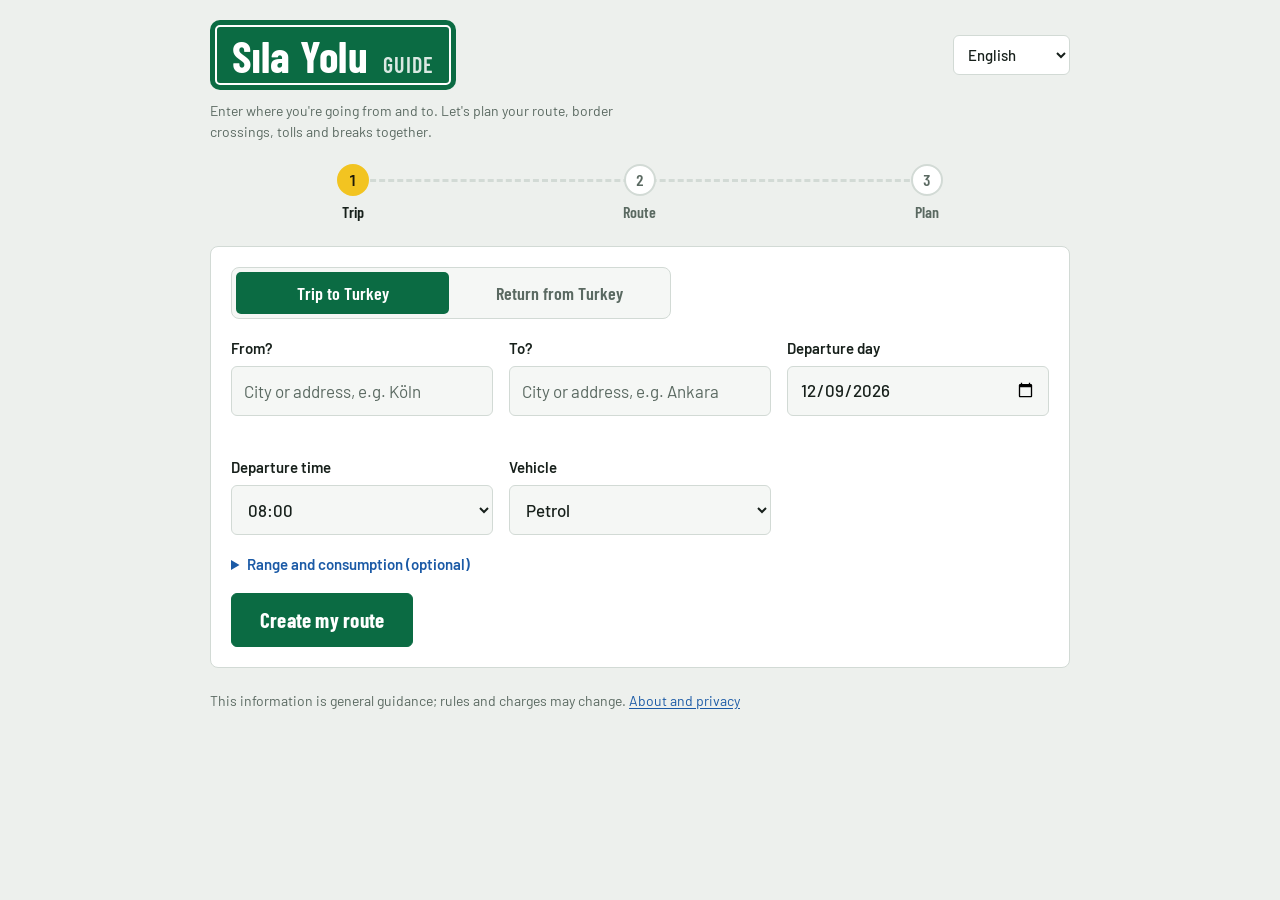
==== commit b7d580dd: "Dil seçeneği: İngilizce, Almanca, Fransızca, Felemenkçe, Lehçe Tarayıcı diline göre otomatik seçim, " ====
--- a/index.html
+++ b/index.html
@@ -725,7 +725,7 @@
   set(k,v){ try{ localStorage.setItem("silayolu:"+k, JSON.stringify(v)); }catch(e){} }
 };
 
-const I18N = /*I18N*/{}/*/I18N*/;
+const I18N = /*I18N*/{"en":{"(bazı kesimlerde 130–140)":"(130–140 on some sections)","(tavsiye 130)":"(130 recommended)","(yağmurda 110)":"(110 in rain)",". Sahte “ADAC” çekici ve yol yardımcılarına dikkat; yardımı sadece bu numaradan iste.":". Beware of fake “ADAC” tow trucks and roadside helpers; only ask for help via this number.","1 gün ≈ 9 € · 10 gün ≈ 13 € · 2 ay ≈ 32 €":"1 day ≈ 9 € · 10 days ≈ 13 € · 2 months ≈ 32 €","10 gün ≈ 11–12 €":"10 days ≈ 11–12 €","10 gün ≈ 12 €":"10 days ≈ 12 €","10 gün ≈ 16–18 €":"10 days ≈ 16–18 €","112 (polis 100)":"112 (police 100)","112 (polis 110)":"112 (police 110)","112 (polis 113)":"112 (police 113)","112 (polis 133, ambulans 144)":"112 (police 133, ambulance 144)","112 (polis 158)":"112 (police 158)","112 (polis 192)":"112 (police 192)","112 (tüm acil durumlar)":"112 (all emergencies)","112 · polis 192 · itfaiye 193 · ambulans 194":"112 · police 192 · fire 193 · ambulance 194","120 (bazı kesimlerde 130–140)":"120 (130–140 on some sections)","130 (yağmurda 110)":"130 (110 in rain)","2 Schengen dışı sınır":"2 non-Schengen borders","2 Schengen dışı sınır (Sırbistan)":"2 non-Schengen borders (Serbia)","24 saat":"24 hours","24 yaş altı için 0. Kışın gündüz farları açık.":"0 for under-24s. Daytime headlights on in winter.","3 ayrı vinyet (Çekya, Slovakya, Macaristan)":"3 separate vignettes (Czechia, Slovakia, Hungary)","7 gün ≈ 16 € · 1 ay ≈ 32 €":"7 days ≈ 16 € · 1 month ≈ 32 €","7 gün ≈ 6 €":"7 days ≈ 6 €","90 (E-yollarda 100)":"90 (100 on expressways)","90 (bölünmüş yolda 110)":"90 (110 on dual carriageways)","<a href=\"https://edalnice.cz\" target=\"_blank\" rel=\"noopener\">edalnice.cz<\/a>":"<a href=\"https://edalnice.cz\" target=\"_blank\" rel=\"noopener\">edalnice.cz<\/a>","<a href=\"https://evinjeta.dars.si\" target=\"_blank\" rel=\"noopener\">evinjeta.dars.si<\/a>":"<a href=\"https://evinjeta.dars.si\" target=\"_blank\" rel=\"noopener\">evinjeta.dars.si<\/a>","<a href=\"https://eznamka.sk\" target=\"_blank\" rel=\"noopener\">eznamka.sk<\/a>":"<a href=\"https://eznamka.sk\" target=\"_blank\" rel=\"noopener\">eznamka.sk<\/a>","<a href=\"https://nemzetiutdij.hu\" target=\"_blank\" rel=\"noopener\">nemzetiutdij.hu<\/a>, benzinlikler":"<a href=\"https://nemzetiutdij.hu\" target=\"_blank\" rel=\"noopener\">nemzetiutdij.hu<\/a>, petrol stations","<a href=\"https://shop.asfinag.at\" target=\"_blank\" rel=\"noopener\">shop.asfinag.at<\/a>, ASFINAG uygulaması, sınır benzinlikleri":"<a href=\"https://shop.asfinag.at\" target=\"_blank\" rel=\"noopener\">shop.asfinag.at<\/a>, ASFINAG app, border petrol stations","<a href=\"https://web.bgtoll.bg\" target=\"_blank\" rel=\"noopener\">bgtoll.bg<\/a>, sınırdaki satış noktaları":"<a href=\"https://web.bgtoll.bg\" target=\"_blank\" rel=\"noopener\">bgtoll.bg<\/a>, sales points at the border","<a href=\"https://www.erovinieta.ro\" target=\"_blank\" rel=\"noopener\">erovinieta.ro<\/a>, sınır benzinlikleri":"<a href=\"https://www.erovinieta.ro\" target=\"_blank\" rel=\"noopener\">erovinieta.ro<\/a>, border petrol stations","<a href=\"index.html\">← Sıla Yolu Rehberi<\/a>":"<a href=\"index.html\">← Sıla Yolu Guide<\/a>","<b>Hızlı şarj ağı seyrek.<\/b> Belgrad ve Niş'te plan yap, istasyonu önceden uygulamadan kontrol et.":"<b>Fast-charging network is sparse.<\/b> Plan around Belgrade and Niš, and check stations in the app beforehand.","<b>TR<\/b>":"<b>TR<\/b>","A Better Route Planner":"A Better Route Planner","A1 otoyolunda istasyonlar artıyor ama kesintili; yedek plan yap.":"More stations on the A1 motorway, but with gaps; have a backup plan.","AB dışı. AB–Batı Balkan anlaşmasıyla ücretler düşürülüyor ama “evdeki gibi” garanti değil. Operatörüne sor.":"Outside the EU. The EU–Western Balkans agreement is cutting charges, but “roam like at home” isn't guaranteed. Ask your operator.","AB dışı. Türk hattı veya eSIM önerilir.":"Outside the EU. A Turkish SIM or an eSIM is recommended.","AB içi rota: Macaristan – Romanya – Bulgaristan":"EU-only route: Hungary – Romania – Bulgaria","AB içinde ucuz ülkelerden. Kapıkule öncesi Türkiye fiyatıyla karşılaştır; Türkiye ucuzsa yarım depoyla geç.":"Fill up in the cheaper EU countries. Before Kapıkule, compare with Turkish prices; if Turkey is cheaper, cross with half a tank.","AB roaming":"EU roaming","AB roaming kuralı geçerli değil. Veriyi kapat ya da paket al.":"EU roaming rules don't apply. Turn off data or buy a package.","AB roaming yok":"No EU roaming","AB'ye girişte sigara ve alkol sınırları düşük (bazı kara sınırlarında 40 sigara); fazlasını beyan et":"Tobacco and alcohol allowances entering the EU are low (40 cigarettes at some land borders); declare anything over","ACI 803 116":"ACI 803 116","ADAC +49 89 22 22 22":"ADAC +49 89 22 22 22","ADAC üyesiysen yurt dışı acil hattı:":"If you're an ADAC member, their emergency line abroad:","AMSS 1987":"AMSS 1987","AMSS Sırbistan":"AMSS Serbia","AMZS 1987":"AMZS 1987","Acil":"Emergency","Acil numaralar ve konsolosluklar":"Emergency numbers and consulates","Adriyatik / İyon denizi":"Adriatic / Ionian Sea","Adımlar":"Steps","Alexandroupoli – Kipoi – Kastanies":"Alexandroupoli – Kipoi – Kastanies","Alkol (‰)":"Alcohol (‰)","Almanya":"Germany","Alternatif: Calafat – Vidin köprüsü.":"Alternative: Calafat – Vidin bridge.","Ancona":"Ancona","Ankara":"Ankara","Anma Günü":"Remembrance Day","Antifaşist Mücadele Günü":"Anti-Fascist Struggle Day","Arad":"Arad","Araç":"Vehicle","Araç + 2 kişi ≈ 300–600 €":"Vehicle + 2 people ≈ 300–600 €","Araç ruhsatı; araç senin değilse noter onaylı vekaletname":"Vehicle registration document; if the vehicle isn't yours, a notarised power of attorney","Atatürk'ü Anma, Gençlik ve Spor Bayramı; Kurban Bayramı":"Commemoration of Atatürk, Youth and Sports Day; Eid al-Adha","Ateşkes Günü":"Armistice Day","Atina Büyükelçiliği":"Embassy in Athens","Autostrada istasyonları pahalı, şarj noktası bol.":"Autostrada stations are expensive; plenty of charging points.","Avusturya":"Austria","Avusturya vinyetini internetten en az 18 gün önce al, ya da yolda benzinlikten al":"Buy the Austrian vignette online at least 18 days ahead, or buy it at a petrol station on the way","Avusturya'da tünel ücreti yok":"No tunnel tolls in Austria","Avusturya'ya hiç girmezsin":"You never enter Austria","Ayrıca {n} yoğunluk nedeni daha var.":"Plus {n} more reasons for heavy traffic.","Aziz Andreas Günü":"St Andrew's Day","Aziz Georgi Günü":"St George's Day","Aziz Stephen Günü":"St Stephen's Day","Azizler Günü":"All Saints' Day","Açıklama":"Description","Ağırlıklı TIR kapısı ama otomobil de geçer. Kapıkule doluyken iyi alternatif, yaklaşık 15 km kuzeyde.":"Mainly a lorry crossing, but cars can use it too. A good alternative when Kapıkule is busy, about 15 km to the north.","Aşağı Saksonya, Bremen":"Lower Saxony, Bremen","Aşağı Saksonya, Bremen, Saksonya, Schleswig-Holstein, Türingen":"Lower Saxony, Bremen, Saxony, Schleswig-Holstein, Thuringia","Aşağı Saksonya, Bremen, Saksonya, Schleswig-Holstein, Türingen, Mecklenburg-Vorpommern":"Lower Saxony, Bremen, Saxony, Schleswig-Holstein, Thuringia, Mecklenburg-Western Pomerania","BG → RO":"BG → RO","BG → SRB":"BG → SRB","Baden-Württemberg":"Baden-Württemberg","Baden-Württemberg, Aşağı Saksonya, Bremen":"Baden-Württemberg, Lower Saxony, Bremen","Baden-Württemberg, Bavyera":"Baden-Württemberg, Bavaria","Baden-Württemberg, Saarland, Schleswig-Holstein":"Baden-Württemberg, Saarland, Schleswig-Holstein","Batrovci / Bajakovo":"Batrovci / Bajakovo","Bavyera":"Bavaria","Bavyera, Berlin, Hessen, Renanya-Pfalz, Saksonya":"Bavaria, Berlin, Hesse, Rhineland-Palatinate, Saxony","Bavyera, Renanya-Pfalz":"Bavaria, Rhineland-Palatinate","Bağımsızlık Günü":"Independence Day","Bağımsızlık ve Birlik Günü":"Independence and Unity Day","Bekleme süreleri canlı değil, mevsime, güne ve saate göre tahmindir. Yolda öğrendiğin gerçek süreyi “Gözlem” kutusuna yazarsan öneri ona göre değişir.":"Waiting times aren't live; they're estimates based on season, day and time. If you enter the real time you hear on the road in the “Observation” box, the recommendation updates accordingly.","Bekleme tahminleri buna göre artırıldı; mümkünse 1–2 gün kaydır ya da gece saatlerinde geç.":"Waiting estimates have been raised accordingly; if you can, shift by 1–2 days or cross at night.","Belgrad":"Belgrade","Belgrad Büyükelçiliği":"Embassy in Belgrade","Belçika":"Belgium","Benzin":"Petrol","Benzin pahalı; Türkiye'ye yakın doldurmak yerine az al.":"Petrol is expensive; buy only a little rather than filling up near Turkey.","Benzinli":"Petrol","Berlin, Brandenburg, Hamburg":"Berlin, Brandenburg, Hamburg","Berlin, Brandenburg, Hamburg, Saksonya-Anhalt":"Berlin, Brandenburg, Hamburg, Saxony-Anhalt","Berlin, Brandenburg, Mecklenburg-Vorpommern, Saksonya, Saksonya-Anhalt, Türingen":"Berlin, Brandenburg, Mecklenburg-Western Pomerania, Saxony, Saxony-Anhalt, Thuringia","Berlin, Brandenburg, Mecklenburg-Vorpommern, Schleswig-Holstein":"Berlin, Brandenburg, Mecklenburg-Western Pomerania, Schleswig-Holstein","Berlin, Hamburg, Leipzig, Dresden gibi kuzey ve doğu şehirlerinden en kısa yol":"Shortest route from northern and eastern cities like Berlin, Hamburg, Leipzig and Dresden","Biletini al, çıkışta öde. Telepass şeridine girme.":"Take a ticket and pay at the exit. Don't use the Telepass lane.","Bilgiler genel rehberlik içindir; kurallar ve ücretler değişebilir.":"This information is general guidance; rules and charges may change.","Bologna":"Bologna","Bolzano":"Bolzano","Bosna sınırına yakın yollarda Bosna şebekesine dikkat.":"On roads near the Bosnian border, watch out for Bosnian networks.","Brandenburg, Hamburg, Saksonya-Anhalt":"Brandenburg, Hamburg, Saxony-Anhalt","Bratislava":"Bratislava","Bratislava Büyükelçiliği":"Embassy in Bratislava","Bratislava çevre yolu da vinyetli.":"The Bratislava ring road also requires a vignette.","Brenner":"Brenner","Brenner otoyolu ücreti (A13)":"Brenner motorway toll (A13)","Brenner → Ancona ≈ 55 €":"Brenner → Ancona ≈ 55 €","Brno":"Brno","Bu rotayı seç":"Choose this route","Bu site üyelik istemez, çerez kullanmaz ve kişisel veri toplamaz. Formda girdiğiniz bilgiler (şehir, tarih, araç, gözlemleriniz) yalnızca kendi tarayıcınızda (localStorage) saklanır, bize gönderilmez; tarayıcı verilerini silerek kaldırabilirsiniz.":"This site needs no account, uses no cookies and collects no personal data. What you enter in the form (city, date, vehicle, your observations) is stored only in your own browser (localStorage) and never sent to us; you can remove it by clearing your browser data.","Budapeşte":"Budapest","Budapeşte Büyükelçiliği":"Embassy in Budapest","Bulgaristan":"Bulgaria","Bulgaristan 2026'dan beri euro kullanıyor.":"Bulgaria has used the euro since 2026.","Bulgaristan içi yollar yer yer tek şerit":"Roads inside Bulgaria are single-lane in places","Bulgaristan – Sırbistan sınırı":"Bulgaria – Serbia border","Bulgaristan – Türkiye sınırı":"Bulgaria – Turkey border","Bulgaristan'a girince elle Bulgar şebekesi seç.":"Once in Bulgaria, select a Bulgarian network manually.","Burgaz Başkonsolosluğu":"Consulate General in Burgas","Burgenland, Karintiya":"Burgenland, Carinthia","Bükreş":"Bucharest","Bükreş Büyükelçiliği":"Embassy in Bucharest","Canlı kontrol: Google Haritalar trafik katmanı, “Kapıkule son durum” grupları":"Live check: Google Maps traffic layer, “Kapıkule latest” groups","Chargemap":"Chargemap","Corpus Christi":"Corpus Christi","Cumhuriyet Bayramı":"Republic Day","Cumhuriyet Günü":"Republic Day","D1 otoyolunda Prag–Brno arası yeterli istasyon var.":"Enough stations between Prague and Brno on the D1 motorway.","Dedeağaç":"Alexandroupoli","Demokrasi ve Millî Birlik Günü":"Democracy and National Unity Day","Dereköy":"Dereköy","Deva":"Deva","Devlet Günü":"Statehood Day","Devletin Kuruluşu Günü":"Statehood Founding Day","Değiştir":"Change","Dijital vinyet":"Digital vignette","Dikkat":"Warning","Dil / Language":"Language","Dizel":"Diesel","Dolu depo / tam şarj ile menzil (km)":"Range with full tank / full charge (km)","Dolu depoyla çıktığını, {range} km menzil ile deponun dörtte biri kalmadan doldurduğunu varsayar.":"Assumes you set off with a full tank and refuel at {range} km range before dropping below a quarter tank.","Doğu rotası: Çekya – Slovakya – Macaristan – Sırbistan":"Eastern route: Czechia – Slovakia – Hungary – Serbia","Dragoman / Kalotina":"Dragoman / Kalotina","Dresden":"Dresden","Dönüşte Schengen girişi. Ağustos sonu ve eylül başında 3–5 saati bulabilir. Alternatif: Kelebija/Tompa.":"Schengen entry on the way back. Can reach 3–5 hours in late August and early September. Alternative: Kelebija/Tompa.","Dönüşte Schengen girişi: AB'ye girerken kontrol daha sıkı. Ağustos sonunda uzun kuyruk olur.":"Schengen entry on the way back: checks are stricter when entering the EU. Expect long queues in late August.","Dönüşte Schengen çıkışı (Bulgaristan → Sırbistan). Genelde girişten daha hızlı.":"Schengen exit on the way back (Bulgaria → Serbia). Usually faster than entry.","Dönüşte ağustos sonu, eylül başı ve bayram sonrasında en yoğun kapı. Gece geçişi genelde daha hızlı.":"On the way back, the busiest crossing in late August, early September and after the bayram holidays. Crossing at night is usually faster.","Dışişleri Konsolosluk Çağrı Merkezi (7/24)":"Foreign Ministry Consular Call Centre (24/7)","E-matrica (e-vinyet)":"E-matrica (e-vignette)","E-vinyet":"E-vignette","E-vinyet (dálniční známka)":"E-vignette (dálniční známka)","E-vinyet (e-známka)":"E-vignette (e-známka)","ELEN (HEP), Ionity, Tesla, Petrol":"ELEN (HEP), Ionity, Tesla, Petrol","ELPA 10400":"ELPA 10400","Egnatia Odos boyunca istasyon az; Yanya ve Selanik'te doldur.":"Few stations along the Egnatia Odos; charge in Ioannina and Thessaloniki.","Ekspres yol":"Expressway","Eldrive, Fines, Petrol, Tesla":"Eldrive, Fines, Petrol, Tesla","Elektrikli":"Electric","Elektronik serbest geçiş sistemine geçiş sürüyor; tabelalara dikkat.":"The switch to electronic free-flow tolling is under way; watch the signs.","Emek ve Dayanışma Günü":"Labour and Solidarity Day","En bilinen ve en çok tesisi olan rota":"The best-known route, with the most services","En pahalı seçenek (feribot için önceden rezervasyon)":"Most expensive option (book the ferry in advance)","En ucuz":"Cheapest","En yoğun kapı. Yaz tatili başında saatlerce kuyruk olabilir. Otomobil şeritleri ayrı.":"The busiest crossing. Queues can last hours at the start of the summer holidays. Separate lanes for cars.","Enerji":"Energy","Epifani":"Epiphany","Epifani ve Ortodoks Noeli":"Epiphany and Orthodox Christmas","Etiket yoksa geçişten sonra kısa sürede ödenmeli, aksi halde ceza. Osmangazi ve 1915 Çanakkale köprüleri pahalı.":"Without a tag, pay soon after passing or you'll be fined. The Osmangazi and 1915 Çanakkale bridges are expensive.","Evros boyunca Türk şebekesine geçme riski yüksek.":"High risk of switching to a Turkish network along the Evros.","Farlar gündüz de açık.":"Headlights on during the day too.","Farlar gündüz de açık. Radar denetimi sık.":"Headlights on during the day too. Frequent speed cameras.","Faşizme Karşı Zafer Günü":"Victory over Fascism Day","Feribot":"Ferry","Feribot (Ancona/Venedik/Bari → İgumenitsa)":"Ferry (Ancona/Venice/Bari → Igoumenitsa)","Feribot biletini önceden al":"Buy your ferry ticket in advance","Feribot rotası: İtalya – Yunanistan":"Ferry route: Italy – Greece","Feribotta internet çok pahalı":"Internet on the ferry is very expensive","Feribotta telefon gemi şebekesine bağlanır, çok pahalıdır: uçak modu ve gemi Wi-Fi'ı kullan.":"On the ferry your phone connects to the ship's network, which is very expensive: use flight mode and the ship's Wi-Fi.","Fiyat TL bazlı; her ağın uygulaması ayrı. Edirne girişinde hızlı şarj var.":"Prices are in TL; each network has its own app. Fast charging at the Edirne entrance.","Fiyat TL ve sık değişir; € karşılığı kura göre. Sınırdan sonraki ilk istasyonlar Edirne girişinde.":"Prices are in TL and change often; the € equivalent depends on the exchange rate. The first stations after the border are at the Edirne entrance.","Fiyat tarihi":"Price date","Fiyatlar 5–9 Ekim 2026 ülke ortalamalarıdır.":"Prices are national averages for 5–9 October 2026.","Fiyatlar Almanya'dan genelde ucuz: sınırı geçince doldur. Otoyol dışında daha ucuz.":"Prices are usually cheaper than in Germany: fill up after crossing the border. Cheaper off the motorway.","Fiyatlar en son {date} tarihinde güncellendi.":"Prices last updated on {date}.","Flaman bölgesi":"Flemish Region","Fransa":"France","Free To X, Ionity, Enel X, Tesla":"Free To X, Ionity, Enel X, Tesla","Gemi şebekesi AB roaming değildir, MB başına çok pahalı.":"The ship's network isn't covered by EU roaming and is very expensive per MB.","Genelde en sakin kapı. Burgaz üzerinden gelenler için. Dağ yolu virajlı, gece dikkat.":"Usually the quietest crossing. For those coming via Burgas. Winding mountain road; take care at night.","Genelde en sakin çıkış. Burgaz yönüne çıkar. Dağ yolu virajlı, gece dikkat.":"Usually the quietest exit. Leads towards Burgas. Winding mountain road; take care at night.","Geçerli":"Valid","Geçerli değil":"Not valid","Giurgiu / Ruse Köprüsü":"Giurgiu / Ruse Bridge","Gizlilik (KVKK)":"Privacy (KVKK)","Gişe":"Toll booth","Gişe (km başına)":"Toll booth (per km)","Gişe veya ASFINAG “Digitale Streckenmaut”":"Toll booth or ASFINAG “Digitale Streckenmaut”","Gişe veya Digitale Streckenmaut":"Toll booth or Digitale Streckenmaut","Google Haritalar'da aç":"Open in Google Maps","Gradina / Kalotina":"Gradina / Kalotina","Gurbetçi trafiği":"Diaspora traffic","Győr":"Győr","Gözlem (dk)":"Observation (min)","Göğe Yükseliş Günü":"Ascension Day","Gümrük kapıları":"Border crossings","Güney bölgesi":"Southern region","Güzergâh":"Route","H → SRB":"H → SRB","HAK 1987":"HAK 1987","HGS bakiyeni kontrol et (Türkiye'deki otoyol ve köprüler)":"Check your HGS balance (motorways and bridges in Turkey)","HGS etiketi":"HGS tag","HR → SRB":"HR → SRB","Hafta sonu ≈ 5 € · 1 hafta ≈ 8 € · 1 ay ≈ 15 €":"Weekend ≈ 5 € · 1 week ≈ 8 € · 1 month ≈ 15 €","Hakkında":"About","Hakkında ve gizlilik":"About and privacy","Hakkında – Sıla Yolu Rehberi":"About – Sıla Yolu Guide","Hamburg":"Hamburg","Hamburg, Mecklenburg-Vorpommern, Saarland, Saksonya-Anhalt, Schleswig-Holstein":"Hamburg, Mecklenburg-Western Pomerania, Saarland, Saxony-Anhalt, Schleswig-Holstein","Hamzabeyli":"Hamzabeyli","Harita":"Map","Haritada gör":"See on map","Haritaları yola çıkmadan çevrimdışı indir.":"Download maps for offline use before you set off.","Haritaları çevrimdışı indir, mobil veri ayarını kontrol et":"Download maps for offline use and check your mobile data settings","Haskovo":"Haskovo","Hata bildirmek ya da öneri yazmak için: <a href=\"https://github.com/theblueprintde/sila-yolu/issues\">github.com/theblueprintde/sila-yolu/issues<\/a>":"To report an error or make a suggestion: <a href=\"https://github.com/theblueprintde/sila-yolu/issues\">github.com/theblueprintde/sila-yolu/issues<\/a>","Her sabah kendiliğinden güncellenir. Otoyol istasyonları genelde 10–30 cent daha pahalıdır.":"Updates automatically every morning. Motorway stations are usually 10–30 cents more expensive.","Her yerde 112":"112 everywhere","Hessen":"Hesse","Hessen, Renanya-Pfalz, Saarland":"Hesse, Rhineland-Palatinate, Saarland","Hollanda":"Netherlands","Hırvatistan":"Croatia","Hırvatistan – Sırbistan sınırı":"Croatia – Serbia border","Hız sınırları":"Speed limits","IG-L hava kirliliği bölgelerinde 100. Kış lastiği kuralı (Kasım–Nisan).":"100 in IG-L air-pollution zones. Winter tyre rules (November–April).","Innsbruck":"Innsbruck","Ionity, EnBW, Tesla, Aral pulse, Fastned":"Ionity, EnBW, Tesla, Aral pulse, Fastned","Ionity, SMATRICS, Tesla, EnBW, Wien Energie":"Ionity, SMATRICS, Tesla, EnBW, Wien Energie","Jan Hus Günü":"Jan Hus Day","Kalotina ve Svilengrad/Edirne çevresinde Sırp veya Türk şebekesine dikkat.":"Around Kalotina and Svilengrad/Edirne, watch out for Serbian or Turkish networks.","Kapitan Andreevo (BG)":"Kapitan Andreevo (BG)","Kapıkule":"Kapıkule","Kapıkule doluyken iyi alternatif, yaklaşık 15 km kuzeyde. Ağırlıklı TIR kapısı ama otomobil de geçer.":"A good alternative when Kapıkule is busy, about 15 km to the north. Mainly a lorry crossing, but cars can use it too.","Kart kabul ediliyor; € ile ödemede kur kötü. Çok gerekmedikçe az al.":"Cards accepted; paying in € gets a poor rate. Buy only a little unless you really need to.","Kartla ödeme her yerde var.":"Card payment is available everywhere.","Kastanies (GR)":"Kastanies (GR)","Kasım–Mart farlar gündüz de açık.":"Headlights on during the day from November to March.","Kavala":"Kavala","Kendi hattın.":"Your own SIM.","Kipoi (GR)":"Kipoi (GR)","Kipoi/Kastanies çevresinde Türk şebekesine dikkat.":"Watch out for Turkish networks around Kipoi/Kastanies.","Kiril ve Metodius Günü":"Saints Cyril and Methodius Day","Klasik rota: Slovenya – Hırvatistan – Sırbistan":"Classic route: Slovenia – Croatia – Serbia","Konsolosluk Çağrı Merkezi":"Consular Call Centre","Kurban Bayramı":"Eid al-Adha","Kurban Bayramı (arefe 15 Mayıs 2027)":"Eid al-Adha (eve on 15 May 2027)","Kurtuluş Günü":"Liberation Day","Kutsal Cuma":"Good Friday","Kutsal Cumartesi ve İşçi Bayramı":"Holy Saturday and Labour Day","Kuzey Ren-Vestfalya":"North Rhine-Westphalia","Kuzey Ren-Vestfalya, Baden-Württemberg, Aşağı Saksonya, Brandenburg, Bremen, Türingen":"North Rhine-Westphalia, Baden-Württemberg, Lower Saxony, Brandenburg, Bremen, Thuringia","Kuzey Ren-Vestfalya, Baden-Württemberg, Hessen, Aşağı Saksonya ve diğer eyaletler":"North Rhine-Westphalia, Baden-Württemberg, Hesse, Lower Saxony and other states","Kuzey Ren-Vestfalya, Bavyera, Hessen, Aşağı Saksonya, Berlin ve diğer eyaletler":"North Rhine-Westphalia, Bavaria, Hesse, Lower Saxony, Berlin and other states","Kuzey Ren-Vestfalya, Berlin, Baden-Württemberg":"North Rhine-Westphalia, Berlin, Baden-Württemberg","Kuzey Ren-Vestfalya, Schleswig-Holstein":"North Rhine-Westphalia, Schleswig-Holstein","Kuzey bölgesi":"Northern region","Kuzey sınırı → Bulgaristan ≈ 25–30 €":"Northern border → Bulgaria ≈ 25–30 €","Kuzey ve Orta bölgeleri":"Northern and Central regions","Kuzey ve doğu Almanya'dan çıkışta mantıklı":"Makes sense when setting off from northern and eastern Germany","Köln":"Cologne","Köprü gişesi":"Bridge toll","Köprü tatili":"Bridge holiday","Lekesiz Gebelik Günü":"Immaculate Conception","Lesovo (BG)":"Lesovo (BG)","Linz":"Linz","Lipovac":"Lipovac","Lipovac / Bajakovo çevresi":"Around Lipovac / Bajakovo","Listede yok; mesafe Münih'ten tahmin edilir":"Not on the list; distance estimated from Munich","Listede yok; mesafe İstanbul'dan tahmin edilir":"Not on the list; distance estimated from Istanbul","Ljubljana":"Ljubljana","Lübliyana Büyükelçiliği":"Embassy in Ljubljana","MAK 188":"MAK 188","Macaristan":"Hungary","Macaristan Határinfo":"Hungary Határinfo","Macaristan – Sırbistan rotası":"Hungary – Serbia route","Macaristan – Sırbistan sınırı":"Hungary – Serbia border","Makó":"Makó","Malko Tarnovo (BG)":"Malko Tarnovo (BG)","Mecklenburg-Vorpommern":"Mecklenburg-Western Pomerania","Menzil ve tüketim (isteğe bağlı)":"Range and consumption (optional)","Menzilin bu rota için yeterli, yolda yakıt almaya gerek yok.":"Your range is enough for this route; no need to refuel on the way.","Menzilin bu rota için yeterli, yolda şarja gerek yok.":"Your range is enough for this route; no need to charge on the way.","Meryem Ana Günü":"Feast of the Virgin Mary","Meryem'in Göğe Kabulü":"Assumption Day","Metni seçip kopyala":"Select and copy the text","Milano Başkonsolosluğu":"Consulate General in Milan","Minoan, Anek-Superfast, Grimaldi":"Minoan, Anek-Superfast, Grimaldi","Mobil internet (roaming)":"Mobile internet (roaming)","Mobiliti, MOL Plugee, Ionity, Tesla":"Mobiliti, MOL Plugee, Ionity, Tesla","NIS (Elektro), otel ve AVM şarjları, Tesla (Belgrad çevresi)":"NIS (Elektro), hotel and shopping-centre chargers, Tesla (around Belgrade)","Nereden alınır":"Where to buy","Nereden nereye gideceğini yaz. Rotanı, sınır kapılarını, ücretleri ve molaları birlikte planlayalım.":"Enter where you're going from and to. Let's plan your route, border crossings, tolls and breaks together.","Nereden çıkacağını yaz":"Enter where you're setting off from","Nereden?":"From?","Neredeyse tamamı otoyol":"Almost entirely motorway","Nereye gideceğini yaz":"Enter where you're going","Nereye?":"To?","Niş":"Niš","Noel":"Christmas","Noel (telafi tatili)":"Christmas (substitute holiday)","Noel Arifesi":"Christmas Eve","Noel tatili":"Christmas holidays","Noel'in ikinci günü":"Boxing Day","Not":"Note","Ohi Günü":"Ohi Day","Okul tatili":"School holidays","Okullarda {holiday} ({from} – {to})":"{holiday} in schools ({from} – {to})","Orta bölge":"Central region","Orta ve Güney bölgeleri":"Central and Southern regions","Ortalama hız koridorları (EDS) çok yaygın.":"Average-speed corridors (EDS) are very common.","Ortodoks Noeli":"Orthodox Christmas","Otomobil için genel sınırlar (km/s). Tabela her zaman önceliklidir.":"General limits for cars (km/h). Signs always take priority.","Otomobil için otoyol ücretsiz.":"Motorways are free for cars.","Otoyol":"Motorway","Otoyol boyunca Petrol istasyonlarında DC şarj var.":"DC charging at Petrol stations along the motorway.","Otoyol dinlenme tesislerinde (Rastplatz) hızlı şarj çok yaygın.":"Fast charging is very common at motorway rest areas (Rastplatz).","Otoyol dışında fiyatlar devlet tarafından sınırlandırılıyor, daha ucuz.":"Off the motorway, prices are capped by the state and cheaper.","Otoyol gişesi":"Motorway toll booth","Otoyol gişesi (Egnatia Odos)":"Motorway toll booth (Egnatia Odos)","Otoyol gişesi (dinar, € veya kart)":"Motorway toll booth (dinar, € or card)","Otoyol gişesi (kart veya €)":"Motorway toll booth (card or €)","Otoyolda (Autobahn) 20–30 cent pahalı. Bir çıkış sapıp kasabadan al; akşam saatlerinde fiyat düşer.":"20–30 cents more expensive on the motorway (Autobahn). Leave at an exit and fill up in town; prices drop in the evening.","Otoyolun bazı kesimlerinde istasyon az; yarım depoda doldur.":"Few stations on some sections of the motorway; fill up at half a tank.","PTT, Kapıkule'deki satış noktaları, bazı bankalar":"PTT, sales points at Kapıkule, some banks","Pasaport kaybı, kaza, gözaltı gibi durumlarda arayabilirsin.":"You can call if you lose your passport, have an accident, are detained and so on.","Pasaport veya kimlik":"Passport or ID card","Paskalya":"Easter","Paskalya Pazartesisi":"Easter Monday","Paskalya tatili":"Easter holidays","Paskalya ve İşçi Bayramı":"Easter and Labour Day","Pazarkule":"Pazarkule","Pentekost":"Pentecost","Pentekost Pazartesisi":"Whit Monday","Petrol, Ionity, Tesla, Gremo":"Petrol, Ionity, Tesla, Gremo","Pfingsten tatili":"Whitsun holidays","Pitești":"Pitești","Plan":"Plan","Plan kopyalandı":"Plan copied","Planı kopyala":"Copy plan","Plovdiv":"Plovdiv","PlugShare":"PlugShare","Prag":"Prague","Prag Büyükelçiliği":"Embassy in Prague","Prešeren Günü (kültür bayramı)":"Prešeren Day (cultural holiday)","RO → BG":"RO → BG","Ramazan Bayramı":"Eid al-Fitr","Ramazan Bayramı (arefe 8 Mart 2027)":"Eid al-Fitr (eve on 8 March 2027)","Reflektif yelek (her kişi için), üçgen, ilk yardım çantası":"Hi-vis vest (one per person), warning triangle, first-aid kit","Reform Günü":"Reformation Day","Rehberi":"Guide","Renanya-Pfalz, Saarland":"Rhineland-Palatinate, Saarland","Renovatio, Ionity, Tesla, Kaufland/Lidl":"Renovatio, Ionity, Tesla, Kaufland/Lidl","Resmi tatil":"Public holiday","Resmi tatillerde otoyol dışındaki market ve benzinlikler kapalı olabilir. Kamyon yasağı olan ülkelerde (Avusturya, Macaristan, Romanya vb.) yollar daha rahat olabilir. Okul tatilinde yerel tatil trafiği artar.":"On public holidays, shops and petrol stations off the motorway may be closed. In countries with lorry bans (Austria, Hungary, Romania, etc.) roads may be quieter. During school holidays, local holiday traffic increases.","Roma Büyükelçiliği":"Embassy in Rome","Romanya":"Romania","Romanya'da otoyolun bazı kesimleri hâlâ yapım aşamasında":"Some sections of motorway in Romania are still under construction","Romen Prensliklerinin Birleşmesi":"Union of the Romanian Principalities","Rota":"Route","Rotalar, sınır bekleme süreleri, akaryakıt fiyatları, geçiş ücretleri, hız sınırları ve tatil tarihleri yalnızca genel bilgi amaçlıdır ve garanti edilmez. Sınır bekleme süreleri canlı veri değil, tahmindir. Akaryakıt fiyatları ülke ortalamalarıdır ve günde bir kez güncellenir. Yola çıkmadan önce resmi kaynakları kontrol edin.":"Routes, border waiting times, fuel prices, tolls, speed limits and holiday dates are for general information only and are not guaranteed. Border waiting times are estimates, not live data. Fuel prices are national averages and are updated once a day. Check official sources before you set off.","Rotamı oluştur":"Create my route","Rotandaki ortalama fiyatlar":"Average prices on your route","Rotandaki şarj ağları":"Charging networks on your route","Rotanı seç":"Choose your route","Rovinieta (e-vinyet)":"Rovinieta (e-vignette)","Ruse":"Ruse","Röszke / Horgoš":"Röszke / Horgoš","Röszke/Horgoš yazın çok yoğun":"Röszke/Horgoš is very busy in summer","SRB → BG":"SRB → BG","SRB → H":"SRB → H","SRB → HR":"SRB → HR","Sadece Türkiye sınırı":"Turkish border only","Sadece geçiş için il bazlı (vármegye) vinyet daha ucuz olabilir.":"For transit only, a county (vármegye) vignette may be cheaper.","Sadece resmi siteden al.":"Buy only from the official site.","Sadece resmi siteden al; aracı satan sahte siteler var.":"Buy only from the official site; there are fake reseller sites.","Saksonya, Saksonya-Anhalt, Türingen":"Saxony, Saxony-Anhalt, Thuringia","Salzburg":"Salzburg","Salzburg Başkonsolosluğu":"Consulate General in Salzburg","Schengen girişi. Dimitrovgrad sonrası, Sofya'ya 60 km.":"Schengen entry. After Dimitrovgrad, 60 km to Sofia.","Schengen içi, pasaport kontrolü yok. Köprü geçiş ücreti ödenir.":"Within Schengen, no passport checks. A bridge toll is charged.","Schengen çıkışı. Yaz zirvesinde 3–5 saat görülebilir. Alternatif: Tompa/Kelebija.":"Schengen exit. 3–5 hours possible at the summer peak. Alternative: Tompa/Kelebija.","Schengen çıkışı. Yazın cuma-cumartesi uzun kuyruk olur.":"Schengen exit. Long queues on Fridays and Saturdays in summer.","Schleswig-Holstein":"Schleswig-Holstein","Selanik":"Thessaloniki","Selanik Başkonsolosluğu":"Consulate General in Thessaloniki","Seçtiğin günlerde rotanda resmi veya okul tatili görünmüyor.":"No public or school holidays show up on your route for the days you picked.","Sibiu":"Sibiu","Sistem":"System","Site Cloudflare altyapısında barındırılır; Cloudflare güvenlik ve işletim amacıyla teknik bağlantı kayıtları (ör. IP adresi) tutabilir. Sayfa başka hiçbir siteye bağlanmaz: yazı tipleri dahil her şey bu sunucudan yüklenir, reklam ya da ziyaretçi sayacı yoktur.":"The site is hosted on Cloudflare's infrastructure; Cloudflare may keep technical connection logs (e.g. IP address) for security and operational purposes. The page connects to no other site: everything, including fonts, loads from this server, and there are no ads or visitor counters.","Slav Alfabesi ve Kültür Günü":"Day of Slavonic Alphabet and Culture","Slovak Cumhuriyeti'nin Kuruluşu":"Day of the Establishment of the Slovak Republic","Slovak Ulusal Ayaklanması Günü":"Slovak National Uprising Day","Slovakya":"Slovakia","Slovenya":"Slovenia","Sofya":"Sofia","Sofya Büyükelçiliği":"Embassy in Sofia","Sofya–Plovdiv–Haskovo hattında yeterli. Türkiye öncesi Haskovo'da doldur.":"Enough on the Sofia–Plovdiv–Haskovo stretch. Charge in Haskovo before Turkey.","Sorumluluk reddi":"Disclaimer","Svilengrad":"Svilengrad","Svilengrad, Lesovo, Malko Tarnovo":"Svilengrad, Lesovo, Malko Tarnovo","Szeged":"Szeged","Szeged / Röszke çevresi":"Around Szeged / Röszke","Szeged civarında Sırp şebekesine bağlanma riski.":"Risk of connecting to a Serbian network around Szeged.","Szeged çevresinde Sırbistan öncesi doldur; Röszke kuyruğunda depo boş kalmasın.":"Fill up around Szeged before Serbia; don't let the tank run low in the Röszke queue.","Szeged'de doldur; sınır kuyruğunda klima tüketir.":"Fill up in Szeged; the air conditioning uses fuel in the border queue.","Szeged'den itibaren telefon Sırp şebekesine geçebilir.":"From Szeged onwards, your phone may switch to a Serbian network.","Süre":"Duration","Süre: ortalama 85 km/s sürüş ve seçtiğin gün ile saat için tahmini sınır beklemesi. Mola süresi dahil değil.":"Duration: driving at an average 85 km/h plus the estimated border wait for the day and time you chose. Breaks not included.","Sıfır tolerans. Farlar gündüz de açık.":"Zero tolerance. Headlights on during the day too.","Sıfır tolerans. Şehir dışında farlar açık.":"Zero tolerance. Headlights on outside towns.","Sıla Yolu":"Sıla Yolu","Sıla Yolu Rehberi":"Sıla Yolu Guide","Sıla Yolu Rehberi, Türkiye'ye karayoluyla gidenler için hazırlanmış ücretsiz, ticari olmayan bir bilgi sayfasıdır. Amacı veri toplamadan ve para kazanmadan insanlara yardımcı olmaktır. Türkiye'den yayınlanmaktadır.":"Sıla Yolu Guide is a free, non-commercial information page for people travelling to Turkey by road. Its aim is to help people without collecting data or making money. It is published from Turkey.","Sıla Yolu planı":"Sıla Yolu plan","Sınıra 20 km kala otomatik şebeke seçimini kapat ve AB şebekesini elle seç, ya da mobil veriyi kapat.":"20 km before the border, turn off automatic network selection and pick an EU network manually, or turn off mobile data.","Sınıra varış gününe göre: yol boyunca geçeceğin ülkelerde son 2 gün içindeki resmi tatiller, Türkiye'de varışını izleyen günler ve devam eden okul tatilleri.":"Based on the day you reach the border: public holidays in the last 2 days in the countries you pass through, the days after your arrival in Turkey, and ongoing school holidays.","Sınırlarda":"At borders","Sınırsız (tavsiye 130)":"No limit (130 recommended)","Sınırsız kesimler azalıyor; tabelaya bak.":"Unrestricted sections are getting fewer; check the signs.","Sırbistan":"Serbia","Sırbistan için kart veya biraz dinar":"Card or some dinars for Serbia","Sırbistan için operatörünün paketine bak veya yerel eSIM al.":"For Serbia, check your operator's packages or get a local eSIM.","Sırbistan yok, Türkiye'ye kadar AB roaming":"No Serbia; EU roaming all the way to Turkey","Sırbistan öncesi son AB istasyonları Lipovac çevresinde.":"The last EU stations before Serbia are around Lipovac.","Sırbistan şebekesi 15–20 km önceden yakalanabilir.":"The Serbian network can kick in 15–20 km before the border.","Sırbistan'a girmeden Zagreb–Slavonski Brod arasında %90'a kadar doldur.":"Charge up to 90% between Zagreb and Slavonski Brod before entering Serbia.","Sırbistan'da AB roaming yok":"No EU roaming in Serbia","Sırbistan'da hızlı şarj seyrek":"Fast charging is sparse in Serbia","Sırbistan'ın tamamı":"All of Serbia","Tahmini maliyet":"Estimated cost","Tam şarjla çıktığını, {range} km menzil ile her molada %10'dan %80'e şarj ettiğini varsayar (yaklaşık 30–40 dk).":"Assumes you set off fully charged and, with {range} km range, charge from 10% to 80% at each stop (about 30–40 min).","Tatilin son günlerinde sınırda uzun kuyruk beklenir.":"Expect long queues at the border in the last days of the holidays.","Tatiller ve yoğun günler":"Holidays and busy days","Tauern ve Brenner rampalarında tüketim artar, yüksek şarjla çık.":"Consumption rises on the Tauern and Brenner climbs; set off with a high charge.","Tauern ve Karawanken tünel ücretleri":"Tauern and Karawanken tunnel tolls","Tauern ≈ 15 € · Karawanken ≈ 9 €":"Tauern ≈ 15 € · Karawanken ≈ 9 €","Temiz Pazartesi":"Clean Monday","Toussaint tatili":"Toussaint holidays","Tuna köprüsü (Giurgiu – Ruse)":"Danube bridge (Giurgiu – Ruse)","Tutor ortalama hız kameraları yaygın.":"Tutor average-speed cameras are common.","Tüketim (L/100 km)":"Consumption (L/100 km)","Tüketim (kWh/100 km)":"Consumption (kWh/100 km)","Tüm ulusal yollarda zorunlu; kamera ile denetleniyor.":"Required on all national roads; enforced by cameras.","Tünel ücreti (Tauern A10, Karawanken A11)":"Tunnel toll (Tauern A10, Karawanken A11)","Türk temsilciliği":"Turkish mission","Türk şebekesi (Turkcell, Vodafone, Türk Telekom) 10–20 km önceden gelir.":"Turkish networks (Turkcell, Vodafone, Türk Telekom) kick in 10–20 km before the border.","Türkiye":"Turkey","Türkiye girişi":"Entering Turkey","Türkiye sınırına kadar AB roaming geçerli":"EU roaming applies up to the Turkish border","Türkiye sınırına varış":"Arrival at the Turkish border","Türkiye sınırından sonra AB interneti":"EU internet after the Turkish border","Türkiye sınırından sonra AB roaming geçerli":"EU roaming applies after the Turkish border","Türkiye çıkışı":"Leaving Turkey","Türkiye'de HGS etiketi almayı planla":"Plan to get an HGS tag in Turkey","Türkiye'de Türk hattı veya eSIM kullan. Yurt dışından getirilen telefon Türk hattıyla 120 gün çalışır.":"In Turkey, use a Turkish SIM or an eSIM. A phone brought from abroad works with a Turkish SIM for 120 days.","Türkiye'den AB'ye et ve süt ürünü (sucuk, pastırma, peynir vb.) getirmek yasak; sınırda el konur":"Bringing meat and dairy products (sucuk, pastırma, cheese, etc.) from Turkey into the EU is banned; they are confiscated at the border","Türkiye'den dönüş":"Return from Turkey","Türkiye'den çıkış (sınır)":"Leaving Turkey (border)","Türkiye'ye gidiş":"Trip to Turkey","Türkiye'ye kadar AB interneti":"EU internet all the way to Turkey","Türkiye'ye kadar AB roaming geçerli":"EU roaming applies all the way to Turkey","Türkiye'ye kadar pasaport kontrolü yok (Romanya ve Bulgaristan 2025'ten beri Schengen'de)":"No passport checks until Turkey (Romania and Bulgaria have been in Schengen since 2025)","Ulusal Egemenlik ve Çocuk Bayramı":"National Sovereignty and Children's Day","Ulusal Gün":"National Day","Vaftizci Yahya Günü":"St John the Baptist's Day","Valonya ve Brüksel":"Wallonia and Brussels","Valonya ve Brüksel (Fransızca okullar)":"Wallonia and Brussels (French-speaking schools)","Veliko Tarnovo":"Veliko Tarnovo","Verona":"Verona","Villach":"Villach","Vinyet ve otoyol ücretleri":"Vignettes and motorway tolls","Vinyete ek olarak alınır.":"Bought in addition to the vignette.","Vinyetler":"Vignettes","Viyana":"Vienna","Viyana Büyükelçiliği":"Embassy in Vienna","Viyana, Aşağı Avusturya":"Vienna, Lower Austria","Viyana, Aşağı Avusturya, Burgenland":"Vienna, Lower Austria, Burgenland","WhatsApp'ta paylaş":"Share on WhatsApp","Yaklaşık 18 saat feribotta dinlenme":"About 18 hours of rest on the ferry","Yaklaşık 250 km daha uzun":"About 250 km longer","Yaklaşık ücret":"Approximate cost","Yakıt":"Fuel","Yakıt molaları":"Fuel stops","Yanya":"Ioannina","Yaygın markalar":"Common brands","Yaz aylarında biletler erken tükenir":"Tickets sell out early in summer","Yaz için aylar önce rezervasyon yap.":"Book months ahead for summer.","Yaz zirvesinde sınır kuyruğundan kaçınmak için en iyi seçenek":"The best option for avoiding border queues at the summer peak","Yeni yolculuk":"New trip","Yeşil kart: {letters} harfleri üstü çizili olmamalı":"Green card: the letters {letters} must not be crossed out","Yol yardımı":"Roadside assistance","Yol üstündeki diğer sınırlar":"Other borders on the way","Yola çıkmadan kontrol listesi":"Pre-departure checklist","Yola çıkış":"Departure","Yola çıkış günü":"Departure day","Yolculuk":"Trip","Yolun ve köprülerin ücreti etikete yansır":"Road and bridge tolls are charged to the tag","Yoğun dönem":"Busy period","Yoğun dönem.":"Busy period.","Yukarı Avusturya, Salzburg, Styria, Tirol, Vorarlberg":"Upper Austria, Salzburg, Styria, Tyrol, Vorarlberg","Yunanistan":"Greece","Yunanistan – Türkiye sınırı":"Greece – Turkey border","Yunanistan'dan ana giriş. Feribot rotasında İstanbul ve Çanakkale yönüne uygun.":"Main entry from Greece. On the ferry route, handy for heading to Istanbul and Çanakkale.","Yunanistan'dan girişte Edirne'ye en yakın kapı. Genellikle sakin.":"The closest crossing to Edirne when entering from Greece. Usually quiet.","Yön":"Direction","Yüksek risk":"High risk","Yılbaşı":"New Year's Day","ZES, Eşarj, Trugo, Tesla, Voltrun":"ZES, Eşarj, Trugo, Tesla, Voltrun","ZSE Drive, GreenWay, Ionity, Tesla":"ZSE Drive, GreenWay, Ionity, Tesla","Zafer Bayramı":"Victory Day","Zafer Günü":"Victory Day","Zafer ve Vatan Şükran Günü":"Victory and Homeland Thanksgiving Day","Zagreb":"Zagreb","Zagreb Büyükelçiliği":"Embassy in Zagreb","Zagreb → Lipovac ≈ 15 €":"Zagreb → Lipovac ≈ 15 €","bahar tatili":"spring holidays","benzin":"petrol","dizel":"diesel","diğer eyaletler":"other states","dk":"min","feribot":"ferry","karnaval tatili":"carnival holidays","kullan. Türkiye'de ZES, Eşarj, Trugo gibi ağların kendi uygulamaları gerekir.":"for this. In Turkey, networks like ZES, Eşarj and Trugo need their own apps.","kış tatili":"winter holidays","kış tatili (bölgeye göre)":"winter holidays (by region)","long":"long","mayıs tatili":"May holidays","molalar hariç":"excluding breaks","molalar hariç; bekleme tahminleri bu saate göre":"excluding breaks; waiting estimates are based on this time","numeric":"numeric","sa":"h","sonbahar tatili":"autumn holidays","sömestr tatili":"semester break","tahmini bekleme":"estimated wait","tüm bölgeler":"all regions","tüm eyaletler":"all states","tüm ülke":"nationwide","ve":"and","veya":"or","yaz tatili":"summer holidays","yaz tatili (başlangıç sınıfa göre değişir)":"summer holidays (start varies by school year)","yılbaşı tatili":"New Year holidays","{countries} ve Türkiye'de AB roaming yok":"No EU roaming in {countries} and Turkey","{countries}'da AB interneti yok":"No EU internet in {countries}","{country}'da {holiday} {date} günü başlıyor ({regions}).":"{holiday} starts in {country} on {date} ({regions}).","{country}'da {holiday} {date} günü bitiyor ({regions}).":"{holiday} ends in {country} on {date} ({regions}).","{date} {time} civarı":"around {time} on {date}","{name} sonrası: Avrupa'ya dönüş çok yoğun olur.":"After {name}: traffic back to Europe gets very heavy.","{name} öncesi: Türkiye'ye gidiş çok yoğun olur.":"Before {name}: traffic to Turkey gets very heavy.","{n} mola · tahmini {cost} €":"{n} stops · approx. {cost} €","{n} not":"{n} notes","{n} şarj molası, ≈ {time}":"{n} charging stops, ≈ {time}","~400–500 km":"~400–500 km","Çalışma saatini kontrol et":"Check opening hours","Çekoslovakya'nın Kuruluşu":"Czechoslovak Independence Day","Çekya":"Czechia","Çocuk Günü":"Children's Day","Çıkış saati":"Departure time","ÖAMTC 120 · ARBÖ 123":"ÖAMTC 120 · ARBÖ 123","Ölüleri Anma Günü":"Day of the Dead","Önerilen":"Recommended","Önerilen giriş":"Recommended entry","Önerilen çıkış":"Recommended exit","Özel bir tatil yok":"No special holidays","Özgürlük ve Demokrasi Günü":"Struggle for Freedom and Democracy Day","ÚAMK 1230":"ÚAMK 1230","Ücretler":"Tolls","Ücretler yaklaşıktır. Satın almadan önce resmi siteden kontrol et, plakayı doğru gir.":"Charges are approximate. Check on the official site before buying and enter your number plate correctly.","Ücretsiz":"Free","Ülke":"Country","Ülkelere göre ortalama fiyat":"Average price by country","çıkış {date}, {time}":"departure {date}, {time}","ČEZ, PRE, Ionity, Tesla":"ČEZ, PRE, Ionity, Tesla","İgumenitsa":"Igoumenitsa","İgumenitsa → Kipoi ≈ 30 €":"Igoumenitsa → Kipoi ≈ 30 €","İletişim":"Contact","İlk günlerde sınırda uzun kuyruk beklenir.":"Expect long queues at the border in the first few days.","İnternetten alınan vinyet, cayma hakkı nedeniyle <b>18 gün sonra<\/b> geçerli olur. Son dakikaysa benzinlikten al.":"Because of the right of withdrawal, a vignette bought online is valid only <b>18 days later<\/b>. If it's last-minute, buy it at a petrol station.","İpsala":"İpsala","İpucu":"Tip","İstasyonları gör":"See stations","İtalya":"Italy","İşgale Karşı Ayaklanma Günü":"Uprising Against the Occupation Day","İşçi Bayramı":"Labour Day","İşçi Bayramı (telafi tatili)":"Labour Day (substitute holiday)","Şarj ağları":"Charging networks","Şarj fiyatlarını göstermiyoruz, çünkü ağa ve üyeliğe göre çok değişiyor. Güncel fiyat, doluluk ve arıza için":"We don't show charging prices because they vary a lot by network and membership. For current prices, availability and faults, use","Şarj istasyonlarını gör":"See charging stations","Şarj molaları":"Charging stops","Şehir dışı":"Outside towns","Şehir dışında farlar gündüz de açık. Sıfır tolerans.":"Headlights on during the day outside towns. Zero tolerance.","Şehir içi":"In towns","Şehir veya adres, ör. {city}":"City or address, e.g. {city}","ΔΕΗ blue, Tesla, Ionity":"ΔΕΗ blue, Tesla, Ionity","“Self” pompa “servito”dan ucuz. Otoyol (autostrada) istasyonları pahalı.":"“Self” pumps are cheaper than “servito”. Motorway (autostrada) stations are expensive.","€ ile ödemede kur kötü, para üstü dinar verilir. Kart en pratiği.":"Paying in € gets a poor rate and change is given in dinars. A card is easiest.","← Diğer rotalar":"← Other routes","≈ {km}. km":"≈ km {km}"},"de":{"(bazı kesimlerde 130–140)":"(auf manchen Abschnitten 130–140)","(tavsiye 130)":"(Richtgeschwindigkeit 130)","(yağmurda 110)":"(bei Regen 110)",". Sahte “ADAC” çekici ve yol yardımcılarına dikkat; yardımı sadece bu numaradan iste.":". Vorsicht vor falschen „ADAC“-Abschleppdiensten und Pannenhelfern; hol dir Hilfe nur über diese Nummer.","1 gün ≈ 9 € · 10 gün ≈ 13 € · 2 ay ≈ 32 €":"1 Tag ≈ 9 € · 10 Tage ≈ 13 € · 2 Monate ≈ 32 €","10 gün ≈ 11–12 €":"10 Tage ≈ 11–12 €","10 gün ≈ 12 €":"10 Tage ≈ 12 €","10 gün ≈ 16–18 €":"10 Tage ≈ 16–18 €","112 (polis 100)":"112 (Polizei 100)","112 (polis 110)":"112 (Polizei 110)","112 (polis 113)":"112 (Polizei 113)","112 (polis 133, ambulans 144)":"112 (Polizei 133, Rettung 144)","112 (polis 158)":"112 (Polizei 158)","112 (polis 192)":"112 (Polizei 192)","112 (tüm acil durumlar)":"112 (alle Notfälle)","112 · polis 192 · itfaiye 193 · ambulans 194":"112 · Polizei 192 · Feuerwehr 193 · Rettung 194","120 (bazı kesimlerde 130–140)":"120 (auf manchen Abschnitten 130–140)","130 (yağmurda 110)":"130 (bei Regen 110)","2 Schengen dışı sınır":"2 Nicht-Schengen-Grenzen","2 Schengen dışı sınır (Sırbistan)":"2 Nicht-Schengen-Grenzen (Serbien)","24 saat":"24 Std.","24 yaş altı için 0. Kışın gündüz farları açık.":"0 für Fahrer unter 24. Im Winter tagsüber mit Licht fahren.","3 ayrı vinyet (Çekya, Slovakya, Macaristan)":"3 separate Vignetten (Tschechien, Slowakei, Ungarn)","7 gün ≈ 16 € · 1 ay ≈ 32 €":"7 Tage ≈ 16 € · 1 Monat ≈ 32 €","7 gün ≈ 6 €":"7 Tage ≈ 6 €","90 (E-yollarda 100)":"90 (auf E-Straßen 100)","90 (bölünmüş yolda 110)":"90 (auf vierspurigen Straßen 110)","<a href=\"https://edalnice.cz\" target=\"_blank\" rel=\"noopener\">edalnice.cz<\/a>":"<a href=\"https://edalnice.cz\" target=\"_blank\" rel=\"noopener\">edalnice.cz<\/a>","<a href=\"https://evinjeta.dars.si\" target=\"_blank\" rel=\"noopener\">evinjeta.dars.si<\/a>":"<a href=\"https://evinjeta.dars.si\" target=\"_blank\" rel=\"noopener\">evinjeta.dars.si<\/a>","<a href=\"https://eznamka.sk\" target=\"_blank\" rel=\"noopener\">eznamka.sk<\/a>":"<a href=\"https://eznamka.sk\" target=\"_blank\" rel=\"noopener\">eznamka.sk<\/a>","<a href=\"https://nemzetiutdij.hu\" target=\"_blank\" rel=\"noopener\">nemzetiutdij.hu<\/a>, benzinlikler":"<a href=\"https://nemzetiutdij.hu\" target=\"_blank\" rel=\"noopener\">nemzetiutdij.hu<\/a>, Tankstellen","<a href=\"https://shop.asfinag.at\" target=\"_blank\" rel=\"noopener\">shop.asfinag.at<\/a>, ASFINAG uygulaması, sınır benzinlikleri":"<a href=\"https://shop.asfinag.at\" target=\"_blank\" rel=\"noopener\">shop.asfinag.at<\/a>, ASFINAG-App, Tankstellen an der Grenze","<a href=\"https://web.bgtoll.bg\" target=\"_blank\" rel=\"noopener\">bgtoll.bg<\/a>, sınırdaki satış noktaları":"<a href=\"https://web.bgtoll.bg\" target=\"_blank\" rel=\"noopener\">bgtoll.bg<\/a>, Verkaufsstellen an der Grenze","<a href=\"https://www.erovinieta.ro\" target=\"_blank\" rel=\"noopener\">erovinieta.ro<\/a>, sınır benzinlikleri":"<a href=\"https://www.erovinieta.ro\" target=\"_blank\" rel=\"noopener\">erovinieta.ro<\/a>, Tankstellen an der Grenze","<a href=\"index.html\">← Sıla Yolu Rehberi<\/a>":"<a href=\"index.html\">← Sıla Yolu Ratgeber<\/a>","<b>Hızlı şarj ağı seyrek.<\/b> Belgrad ve Niş'te plan yap, istasyonu önceden uygulamadan kontrol et.":"<b>Schnellladenetz dünn.<\/b> Plane in Belgrad und Niš und prüf die Ladestation vorher in der App.","<b>TR<\/b>":"<b>TR<\/b>","A Better Route Planner":"A Better Route Planner","A1 otoyolunda istasyonlar artıyor ama kesintili; yedek plan yap.":"Auf der A1 kommen immer mehr Ladestationen dazu, aber mit Lücken; hab einen Plan B.","AB dışı. AB–Batı Balkan anlaşmasıyla ücretler düşürülüyor ama “evdeki gibi” garanti değil. Operatörüne sor.":"Nicht in der EU. Durch das Abkommen EU–Westbalkan werden die Gebühren gesenkt, aber „Roam like at home“ ist nicht garantiert. Frag deinen Anbieter.","AB dışı. Türk hattı veya eSIM önerilir.":"Nicht in der EU. Türkische SIM oder eSIM empfohlen.","AB içi rota: Macaristan – Romanya – Bulgaristan":"Route innerhalb der EU: Ungarn – Rumänien – Bulgarien","AB içinde ucuz ülkelerden. Kapıkule öncesi Türkiye fiyatıyla karşılaştır; Türkiye ucuzsa yarım depoyla geç.":"Eines der günstigeren EU-Länder. Vor Kapıkule mit dem Preis in der Türkei vergleichen; ist die Türkei günstiger, fahr mit halbem Tank rüber.","AB roaming":"EU-Roaming","AB roaming kuralı geçerli değil. Veriyi kapat ya da paket al.":"EU-Roaming gilt nicht. Mobile Daten aus oder Paket buchen.","AB roaming yok":"Kein EU-Roaming","AB'ye girişte sigara ve alkol sınırları düşük (bazı kara sınırlarında 40 sigara); fazlasını beyan et":"Bei der Einreise in die EU gelten niedrige Grenzen für Zigaretten und Alkohol (an manchen Landgrenzen 40 Zigaretten); mehr musst du anmelden","ACI 803 116":"ACI 803 116","ADAC +49 89 22 22 22":"ADAC +49 89 22 22 22","ADAC üyesiysen yurt dışı acil hattı:":"Wenn du ADAC-Mitglied bist, Notrufnummer fürs Ausland:","AMSS 1987":"AMSS 1987","AMSS Sırbistan":"AMSS Serbien","AMZS 1987":"AMZS 1987","Acil":"Notfall","Acil numaralar ve konsolosluklar":"Notrufnummern und Konsulate","Adriyatik / İyon denizi":"Adria / Ionisches Meer","Adımlar":"Schritte","Alexandroupoli – Kipoi – Kastanies":"Alexandroupoli – Kipoi – Kastanies","Alkol (‰)":"Alkohol (‰)","Almanya":"Deutschland","Alternatif: Calafat – Vidin köprüsü.":"Alternative: Brücke Calafat – Vidin.","Ancona":"Ancona","Ankara":"Ankara","Anma Günü":"Gedenktag","Antifaşist Mücadele Günü":"Tag des antifaschistischen Kampfes","Arad":"Arad","Araç":"Fahrzeug","Araç + 2 kişi ≈ 300–600 €":"Fahrzeug + 2 Personen ≈ 300–600 €","Araç ruhsatı; araç senin değilse noter onaylı vekaletname":"Fahrzeugschein; wenn das Auto nicht dir gehört, notariell beglaubigte Vollmacht","Atatürk'ü Anma, Gençlik ve Spor Bayramı; Kurban Bayramı":"Gedenktag an Atatürk, Jugend- und Sportfest; Opferfest","Ateşkes Günü":"Waffenstillstandstag","Atina Büyükelçiliği":"Botschaft in Athen","Autostrada istasyonları pahalı, şarj noktası bol.":"Ladestationen an der Autostrada sind teuer, aber zahlreich.","Avusturya":"Österreich","Avusturya vinyetini internetten en az 18 gün önce al, ya da yolda benzinlikten al":"Kauf die österreichische Vignette mindestens 18 Tage vorher online oder unterwegs an der Tankstelle","Avusturya'da tünel ücreti yok":"Keine Tunnelmaut in Österreich","Avusturya'ya hiç girmezsin":"Du fährst gar nicht durch Österreich","Ayrıca {n} yoğunluk nedeni daha var.":"Dazu kommen noch {n} weitere Gründe für viel Verkehr.","Aziz Andreas Günü":"Andreastag","Aziz Georgi Günü":"Georgstag","Aziz Stephen Günü":"Stephanstag","Azizler Günü":"Allerheiligen","Açıklama":"Beschreibung","Ağırlıklı TIR kapısı ama otomobil de geçer. Kapıkule doluyken iyi alternatif, yaklaşık 15 km kuzeyde.":"Hauptsächlich ein Lkw-Übergang, aber Pkw kommen auch durch. Gute Alternative, wenn Kapıkule voll ist, etwa 15 km nördlich.","Aşağı Saksonya, Bremen":"Niedersachsen, Bremen","Aşağı Saksonya, Bremen, Saksonya, Schleswig-Holstein, Türingen":"Niedersachsen, Bremen, Sachsen, Schleswig-Holstein, Thüringen","Aşağı Saksonya, Bremen, Saksonya, Schleswig-Holstein, Türingen, Mecklenburg-Vorpommern":"Niedersachsen, Bremen, Sachsen, Schleswig-Holstein, Thüringen, Mecklenburg-Vorpommern","BG → RO":"BG → RO","BG → SRB":"BG → SRB","Baden-Württemberg":"Baden-Württemberg","Baden-Württemberg, Aşağı Saksonya, Bremen":"Baden-Württemberg, Niedersachsen, Bremen","Baden-Württemberg, Bavyera":"Baden-Württemberg, Bayern","Baden-Württemberg, Saarland, Schleswig-Holstein":"Baden-Württemberg, Saarland, Schleswig-Holstein","Batrovci / Bajakovo":"Batrovci / Bajakovo","Bavyera":"Bayern","Bavyera, Berlin, Hessen, Renanya-Pfalz, Saksonya":"Bayern, Berlin, Hessen, Rheinland-Pfalz, Sachsen","Bavyera, Renanya-Pfalz":"Bayern, Rheinland-Pfalz","Bağımsızlık Günü":"Unabhängigkeitstag","Bağımsızlık ve Birlik Günü":"Tag der Unabhängigkeit und Einheit","Bekleme süreleri canlı değil, mevsime, güne ve saate göre tahmindir. Yolda öğrendiğin gerçek süreyi “Gözlem” kutusuna yazarsan öneri ona göre değişir.":"Die Wartezeiten sind nicht live, sondern Schätzungen nach Saison, Wochentag und Uhrzeit. Wenn du unterwegs die echte Wartezeit erfährst und ins Feld „Beobachtung“ einträgst, passt sich die Empfehlung an.","Bekleme tahminleri buna göre artırıldı; mümkünse 1–2 gün kaydır ya da gece saatlerinde geç.":"Die geschätzten Wartezeiten wurden entsprechend erhöht; verschieb die Fahrt wenn möglich um 1–2 Tage oder fahr nachts über die Grenze.","Belgrad":"Belgrad","Belgrad Büyükelçiliği":"Botschaft in Belgrad","Belçika":"Belgien","Benzin":"Benzin","Benzin pahalı; Türkiye'ye yakın doldurmak yerine az al.":"Benzin ist teuer; tank nur wenig, statt kurz vor der Türkei voll zu machen.","Benzinli":"Benziner","Berlin, Brandenburg, Hamburg":"Berlin, Brandenburg, Hamburg","Berlin, Brandenburg, Hamburg, Saksonya-Anhalt":"Berlin, Brandenburg, Hamburg, Sachsen-Anhalt","Berlin, Brandenburg, Mecklenburg-Vorpommern, Saksonya, Saksonya-Anhalt, Türingen":"Berlin, Brandenburg, Mecklenburg-Vorpommern, Sachsen, Sachsen-Anhalt, Thüringen","Berlin, Brandenburg, Mecklenburg-Vorpommern, Schleswig-Holstein":"Berlin, Brandenburg, Mecklenburg-Vorpommern, Schleswig-Holstein","Berlin, Hamburg, Leipzig, Dresden gibi kuzey ve doğu şehirlerinden en kısa yol":"Kürzester Weg aus nördlichen und östlichen Städten wie Berlin, Hamburg, Leipzig und Dresden","Biletini al, çıkışta öde. Telepass şeridine girme.":"Ticket ziehen, bei der Ausfahrt zahlen. Nicht in die Telepass-Spur fahren.","Bilgiler genel rehberlik içindir; kurallar ve ücretler değişebilir.":"Die Angaben dienen nur zur allgemeinen Orientierung; Regeln und Gebühren können sich ändern.","Bologna":"Bologna","Bolzano":"Bozen","Bosna sınırına yakın yollarda Bosna şebekesine dikkat.":"Auf Straßen nahe der bosnischen Grenze auf das bosnische Netz achten.","Brandenburg, Hamburg, Saksonya-Anhalt":"Brandenburg, Hamburg, Sachsen-Anhalt","Bratislava":"Bratislava","Bratislava Büyükelçiliği":"Botschaft in Bratislava","Bratislava çevre yolu da vinyetli.":"Auch die Umgehung von Bratislava ist vignettenpflichtig.","Brenner":"Brenner","Brenner otoyolu ücreti (A13)":"Maut Brennerautobahn (A13)","Brenner → Ancona ≈ 55 €":"Brenner → Ancona ≈ 55 €","Brno":"Brünn","Bu rotayı seç":"Diese Route wählen","Bu site üyelik istemez, çerez kullanmaz ve kişisel veri toplamaz. Formda girdiğiniz bilgiler (şehir, tarih, araç, gözlemleriniz) yalnızca kendi tarayıcınızda (localStorage) saklanır, bize gönderilmez; tarayıcı verilerini silerek kaldırabilirsiniz.":"Diese Seite braucht kein Konto, verwendet keine Cookies und sammelt keine personenbezogenen Daten. Was du ins Formular eingibst (Stadt, Datum, Fahrzeug, deine Beobachtungen), wird nur in deinem eigenen Browser (localStorage) gespeichert und nicht an uns geschickt; du kannst es löschen, indem du deine Browserdaten löschst.","Budapeşte":"Budapest","Budapeşte Büyükelçiliği":"Botschaft in Budapest","Bulgaristan":"Bulgarien","Bulgaristan 2026'dan beri euro kullanıyor.":"Bulgarien hat seit 2026 den Euro.","Bulgaristan içi yollar yer yer tek şerit":"Straßen in Bulgarien teils nur einspurig","Bulgaristan – Sırbistan sınırı":"Grenze Bulgarien – Serbien","Bulgaristan – Türkiye sınırı":"Grenze Bulgarien – Türkei","Bulgaristan'a girince elle Bulgar şebekesi seç.":"Wähl in Bulgarien das bulgarische Netz manuell aus.","Burgaz Başkonsolosluğu":"Generalkonsulat Burgas","Burgenland, Karintiya":"Burgenland, Kärnten","Bükreş":"Bukarest","Bükreş Büyükelçiliği":"Botschaft in Bukarest","Canlı kontrol: Google Haritalar trafik katmanı, “Kapıkule son durum” grupları":"Live-Check: Verkehrsebene in Google Maps, Gruppen wie „Kapıkule son durum“","Chargemap":"Chargemap","Corpus Christi":"Fronleichnam","Cumhuriyet Bayramı":"Tag der Republik","Cumhuriyet Günü":"Tag der Republik","D1 otoyolunda Prag–Brno arası yeterli istasyon var.":"Auf der D1 zwischen Prag und Brünn gibt es genug Ladestationen.","Dedeağaç":"Alexandroupoli","Demokrasi ve Millî Birlik Günü":"Tag der Demokratie und der nationalen Einheit","Dereköy":"Dereköy","Deva":"Deva","Devlet Günü":"Tag der Staatlichkeit","Devletin Kuruluşu Günü":"Tag der Staatsgründung","Değiştir":"Ändern","Dijital vinyet":"Digitale Vignette","Dikkat":"Achtung","Dil / Language":"Sprache / Language","Dizel":"Diesel","Dolu depo / tam şarj ile menzil (km)":"Reichweite mit vollem Tank / voll geladen (km)","Dolu depoyla çıktığını, {range} km menzil ile deponun dörtte biri kalmadan doldurduğunu varsayar.":"Geht davon aus, dass du vollgetankt losfährst, {range} km Reichweite hast und tankst, bevor nur noch ein Viertel im Tank ist.","Doğu rotası: Çekya – Slovakya – Macaristan – Sırbistan":"Ostroute: Tschechien – Slowakei – Ungarn – Serbien","Dragoman / Kalotina":"Dragoman / Kalotina","Dresden":"Dresden","Dönüşte Schengen girişi. Ağustos sonu ve eylül başında 3–5 saati bulabilir. Alternatif: Kelebija/Tompa.":"Auf der Rückfahrt Schengen-Einreise. Ende August und Anfang September kann es 3–5 Std. dauern. Alternative: Kelebija/Tompa.","Dönüşte Schengen girişi: AB'ye girerken kontrol daha sıkı. Ağustos sonunda uzun kuyruk olur.":"Auf der Rückfahrt Schengen-Einreise: Bei der Einreise in die EU wird strenger kontrolliert. Ende August gibt es lange Schlangen.","Dönüşte Schengen çıkışı (Bulgaristan → Sırbistan). Genelde girişten daha hızlı.":"Auf der Rückfahrt Schengen-Ausreise (Bulgarien → Serbien). Meist schneller als die Einreise.","Dönüşte ağustos sonu, eylül başı ve bayram sonrasında en yoğun kapı. Gece geçişi genelde daha hızlı.":"Auf der Rückfahrt Ende August, Anfang September und nach den Feiertagen der vollste Übergang. Nachts geht es meist schneller.","Dışişleri Konsolosluk Çağrı Merkezi (7/24)":"Konsularisches Callcenter des Außenministeriums (rund um die Uhr)","E-matrica (e-vinyet)":"E-matrica (E-Vignette)","E-vinyet":"E-Vignette","E-vinyet (dálniční známka)":"E-Vignette (dálniční známka)","E-vinyet (e-známka)":"E-Vignette (e-známka)","ELEN (HEP), Ionity, Tesla, Petrol":"ELEN (HEP), Ionity, Tesla, Petrol","ELPA 10400":"ELPA 10400","Egnatia Odos boyunca istasyon az; Yanya ve Selanik'te doldur.":"Entlang der Egnatia Odos gibt es wenige Ladestationen; lade in Ioannina und Thessaloniki.","Ekspres yol":"Schnellstraße","Eldrive, Fines, Petrol, Tesla":"Eldrive, Fines, Petrol, Tesla","Elektrikli":"Elektro","Elektronik serbest geçiş sistemine geçiş sürüyor; tabelalara dikkat.":"Die Umstellung auf ein elektronisches Free-Flow-System läuft; achte auf die Schilder.","Emek ve Dayanışma Günü":"Tag der Arbeit und Solidarität","En bilinen ve en çok tesisi olan rota":"Die bekannteste Route mit den meisten Rastanlagen","En pahalı seçenek (feribot için önceden rezervasyon)":"Die teuerste Option (Fähre vorher buchen)","En ucuz":"Am günstigsten","En yoğun kapı. Yaz tatili başında saatlerce kuyruk olabilir. Otomobil şeritleri ayrı.":"Der vollste Übergang. Zu Beginn der Sommerferien kann man stundenlang anstehen. Eigene Spuren für Pkw.","Enerji":"Energie","Epifani":"Heilige Drei Könige","Epifani ve Ortodoks Noeli":"Heilige Drei Könige und orthodoxes Weihnachten","Etiket yoksa geçişten sonra kısa sürede ödenmeli, aksi halde ceza. Osmangazi ve 1915 Çanakkale köprüleri pahalı.":"Ohne Aufkleber musst du kurz nach der Durchfahrt bezahlen, sonst gibt es eine Strafe. Die Osmangazi-Brücke und die 1915-Çanakkale-Brücke sind teuer.","Evros boyunca Türk şebekesine geçme riski yüksek.":"Entlang des Evros ist die Gefahr groß, ins türkische Netz zu wechseln.","Farlar gündüz de açık.":"Licht auch tagsüber an.","Farlar gündüz de açık. Radar denetimi sık.":"Licht auch tagsüber an. Häufige Radarkontrollen.","Faşizme Karşı Zafer Günü":"Tag des Sieges über den Faschismus","Feribot":"Fähre","Feribot (Ancona/Venedik/Bari → İgumenitsa)":"Fähre (Ancona/Venedig/Bari → Igoumenitsa)","Feribot biletini önceden al":"Fährticket vorher kaufen","Feribot rotası: İtalya – Yunanistan":"Fährroute: Italien – Griechenland","Feribotta internet çok pahalı":"Internet auf der Fähre ist sehr teuer","Feribotta telefon gemi şebekesine bağlanır, çok pahalıdır: uçak modu ve gemi Wi-Fi'ı kullan.":"Auf der Fähre verbindet sich das Handy mit dem Schiffsnetz, das ist sehr teuer: Flugmodus an und das WLAN an Bord nutzen.","Fiyat TL bazlı; her ağın uygulaması ayrı. Edirne girişinde hızlı şarj var.":"Preise in TL; jedes Netz hat seine eigene App. Am Ortseingang von Edirne gibt es Schnelllader.","Fiyat TL ve sık değişir; € karşılığı kura göre. Sınırdan sonraki ilk istasyonlar Edirne girişinde.":"Preis in TL und ändert sich oft; der Euro-Wert hängt vom Kurs ab. Die ersten Tankstellen nach der Grenze liegen am Ortseingang von Edirne.","Fiyat tarihi":"Preisstand","Fiyatlar 5–9 Ekim 2026 ülke ortalamalarıdır.":"Die Preise sind Landesdurchschnitte vom 5.–9. Oktober 2026.","Fiyatlar Almanya'dan genelde ucuz: sınırı geçince doldur. Otoyol dışında daha ucuz.":"Meist günstiger als in Deutschland: nach der Grenze tanken. Abseits der Autobahn günstiger.","Fiyatlar en son {date} tarihinde güncellendi.":"Preise zuletzt aktualisiert am {date}.","Flaman bölgesi":"Region Flandern","Fransa":"Frankreich","Free To X, Ionity, Enel X, Tesla":"Free To X, Ionity, Enel X, Tesla","Gemi şebekesi AB roaming değildir, MB başına çok pahalı.":"Das Schiffsnetz ist kein EU-Roaming, pro MB sehr teuer.","Genelde en sakin kapı. Burgaz üzerinden gelenler için. Dağ yolu virajlı, gece dikkat.":"Meist der ruhigste Übergang. Für alle, die über Burgas kommen. Kurvige Bergstraße, nachts aufpassen.","Genelde en sakin çıkış. Burgaz yönüne çıkar. Dağ yolu virajlı, gece dikkat.":"Meist die ruhigste Ausreise. Führt Richtung Burgas. Kurvige Bergstraße, nachts aufpassen.","Geçerli":"Gilt","Geçerli değil":"Gilt nicht","Giurgiu / Ruse Köprüsü":"Brücke Giurgiu / Ruse","Gizlilik (KVKK)":"Datenschutz (KVKK)","Gişe":"Mautstelle","Gişe (km başına)":"Mautstelle (pro km)","Gişe veya ASFINAG “Digitale Streckenmaut”":"Mautstelle oder ASFINAG „Digitale Streckenmaut“","Gişe veya Digitale Streckenmaut":"Mautstelle oder Digitale Streckenmaut","Google Haritalar'da aç":"In Google Maps öffnen","Gradina / Kalotina":"Gradina / Kalotina","Gurbetçi trafiği":"Heimreiseverkehr","Győr":"Győr","Gözlem (dk)":"Beobachtung (Min.)","Göğe Yükseliş Günü":"Christi Himmelfahrt","Gümrük kapıları":"Grenzübergänge","Güney bölgesi":"Region Süd","Güzergâh":"Strecke","H → SRB":"H → SRB","HAK 1987":"HAK 1987","HGS bakiyeni kontrol et (Türkiye'deki otoyol ve köprüler)":"Prüf dein HGS-Guthaben (Autobahnen und Brücken in der Türkei)","HGS etiketi":"HGS-Aufkleber","HR → SRB":"HR → SRB","Hafta sonu ≈ 5 € · 1 hafta ≈ 8 € · 1 ay ≈ 15 €":"Wochenende ≈ 5 € · 1 Woche ≈ 8 € · 1 Monat ≈ 15 €","Hakkında":"Über uns","Hakkında ve gizlilik":"Über uns und Datenschutz","Hakkında – Sıla Yolu Rehberi":"Über uns – Sıla Yolu Ratgeber","Hamburg":"Hamburg","Hamburg, Mecklenburg-Vorpommern, Saarland, Saksonya-Anhalt, Schleswig-Holstein":"Hamburg, Mecklenburg-Vorpommern, Saarland, Sachsen-Anhalt, Schleswig-Holstein","Hamzabeyli":"Hamzabeyli","Harita":"Karte","Haritada gör":"Auf der Karte ansehen","Haritaları yola çıkmadan çevrimdışı indir.":"Lade die Karten vor der Abfahrt offline herunter.","Haritaları çevrimdışı indir, mobil veri ayarını kontrol et":"Karten offline herunterladen, Einstellungen für mobile Daten prüfen","Haskovo":"Haskowo","Hata bildirmek ya da öneri yazmak için: <a href=\"https://github.com/theblueprintde/sila-yolu/issues\">github.com/theblueprintde/sila-yolu/issues<\/a>":"Fehler melden oder Vorschläge schicken: <a href=\"https://github.com/theblueprintde/sila-yolu/issues\">github.com/theblueprintde/sila-yolu/issues<\/a>","Her sabah kendiliğinden güncellenir. Otoyol istasyonları genelde 10–30 cent daha pahalıdır.":"Wird jeden Morgen automatisch aktualisiert. Autobahntankstellen sind meist 10–30 Cent teurer.","Her yerde 112":"Überall 112","Hessen":"Hessen","Hessen, Renanya-Pfalz, Saarland":"Hessen, Rheinland-Pfalz, Saarland","Hollanda":"Niederlande","Hırvatistan":"Kroatien","Hırvatistan – Sırbistan sınırı":"Grenze Kroatien – Serbien","Hız sınırları":"Tempolimits","IG-L hava kirliliği bölgelerinde 100. Kış lastiği kuralı (Kasım–Nisan).":"100 in IG-L-Luftreinhaltezonen. Winterreifenpflicht (November–April).","Innsbruck":"Innsbruck","Ionity, EnBW, Tesla, Aral pulse, Fastned":"Ionity, EnBW, Tesla, Aral pulse, Fastned","Ionity, SMATRICS, Tesla, EnBW, Wien Energie":"Ionity, SMATRICS, Tesla, EnBW, Wien Energie","Jan Hus Günü":"Jan-Hus-Tag","Kalotina ve Svilengrad/Edirne çevresinde Sırp veya Türk şebekesine dikkat.":"Rund um Kalotina und Swilengrad/Edirne auf das serbische oder türkische Netz achten.","Kapitan Andreevo (BG)":"Kapitan Andreevo (BG)","Kapıkule":"Kapıkule","Kapıkule doluyken iyi alternatif, yaklaşık 15 km kuzeyde. Ağırlıklı TIR kapısı ama otomobil de geçer.":"Gute Alternative, wenn Kapıkule voll ist, etwa 15 km nördlich. Hauptsächlich ein Lkw-Übergang, aber Pkw kommen auch durch.","Kart kabul ediliyor; € ile ödemede kur kötü. Çok gerekmedikçe az al.":"Karten werden akzeptiert; bei Zahlung in € ist der Kurs schlecht. Nur tanken, wenn nötig.","Kartla ödeme her yerde var.":"Kartenzahlung überall möglich.","Kastanies (GR)":"Kastanies (GR)","Kasım–Mart farlar gündüz de açık.":"November–März Licht auch tagsüber an.","Kavala":"Kavala","Kendi hattın.":"Deine eigene SIM.","Kipoi (GR)":"Kipoi (GR)","Kipoi/Kastanies çevresinde Türk şebekesine dikkat.":"Rund um Kipoi/Kastanies auf das türkische Netz achten.","Kiril ve Metodius Günü":"Tag der Heiligen Kyrill und Method","Klasik rota: Slovenya – Hırvatistan – Sırbistan":"Klassische Route: Slowenien – Kroatien – Serbien","Konsolosluk Çağrı Merkezi":"Konsularisches Callcenter","Kurban Bayramı":"Opferfest","Kurban Bayramı (arefe 15 Mayıs 2027)":"Opferfest (Vortag 15. Mai 2027)","Kurtuluş Günü":"Tag der Befreiung","Kutsal Cuma":"Karfreitag","Kutsal Cumartesi ve İşçi Bayramı":"Karsamstag und Tag der Arbeit","Kuzey Ren-Vestfalya":"Nordrhein-Westfalen","Kuzey Ren-Vestfalya, Baden-Württemberg, Aşağı Saksonya, Brandenburg, Bremen, Türingen":"Nordrhein-Westfalen, Baden-Württemberg, Niedersachsen, Brandenburg, Bremen, Thüringen","Kuzey Ren-Vestfalya, Baden-Württemberg, Hessen, Aşağı Saksonya ve diğer eyaletler":"Nordrhein-Westfalen, Baden-Württemberg, Hessen, Niedersachsen und weitere Bundesländer","Kuzey Ren-Vestfalya, Bavyera, Hessen, Aşağı Saksonya, Berlin ve diğer eyaletler":"Nordrhein-Westfalen, Bayern, Hessen, Niedersachsen, Berlin und weitere Bundesländer","Kuzey Ren-Vestfalya, Berlin, Baden-Württemberg":"Nordrhein-Westfalen, Berlin, Baden-Württemberg","Kuzey Ren-Vestfalya, Schleswig-Holstein":"Nordrhein-Westfalen, Schleswig-Holstein","Kuzey bölgesi":"Region Nord","Kuzey sınırı → Bulgaristan ≈ 25–30 €":"Nordgrenze → Bulgarien ≈ 25–30 €","Kuzey ve Orta bölgeleri":"Regionen Nord und Mitte","Kuzey ve doğu Almanya'dan çıkışta mantıklı":"Sinnvoll für die Abfahrt aus Nord- und Ostdeutschland","Köln":"Köln","Köprü gişesi":"Brückenmaut","Köprü tatili":"Brückentag","Lekesiz Gebelik Günü":"Mariä Empfängnis","Lesovo (BG)":"Lesovo (BG)","Linz":"Linz","Lipovac":"Lipovac","Lipovac / Bajakovo çevresi":"Rund um Lipovac / Bajakovo","Listede yok; mesafe Münih'ten tahmin edilir":"Nicht in der Liste; Entfernung wird ab München geschätzt","Listede yok; mesafe İstanbul'dan tahmin edilir":"Nicht in der Liste; Entfernung wird ab Istanbul geschätzt","Ljubljana":"Ljubljana","Lübliyana Büyükelçiliği":"Botschaft in Ljubljana","MAK 188":"MAK 188","Macaristan":"Ungarn","Macaristan Határinfo":"Ungarn Határinfo","Macaristan – Sırbistan rotası":"Route Ungarn – Serbien","Macaristan – Sırbistan sınırı":"Grenze Ungarn – Serbien","Makó":"Makó","Malko Tarnovo (BG)":"Malko Tarnovo (BG)","Mecklenburg-Vorpommern":"Mecklenburg-Vorpommern","Menzil ve tüketim (isteğe bağlı)":"Reichweite und Verbrauch (optional)","Menzilin bu rota için yeterli, yolda yakıt almaya gerek yok.":"Deine Reichweite reicht für diese Route, du musst unterwegs nicht tanken.","Menzilin bu rota için yeterli, yolda şarja gerek yok.":"Deine Reichweite reicht für diese Route, du musst unterwegs nicht laden.","Meryem Ana Günü":"Marientag","Meryem'in Göğe Kabulü":"Mariä Himmelfahrt","Metni seçip kopyala":"Text markieren und kopieren","Milano Başkonsolosluğu":"Generalkonsulat Mailand","Minoan, Anek-Superfast, Grimaldi":"Minoan, Anek-Superfast, Grimaldi","Mobil internet (roaming)":"Mobiles Internet (Roaming)","Mobiliti, MOL Plugee, Ionity, Tesla":"Mobiliti, MOL Plugee, Ionity, Tesla","NIS (Elektro), otel ve AVM şarjları, Tesla (Belgrad çevresi)":"NIS (Elektro), Ladesäulen an Hotels und Einkaufszentren, Tesla (Raum Belgrad)","Nereden alınır":"Wo kaufen","Nereden nereye gideceğini yaz. Rotanı, sınır kapılarını, ücretleri ve molaları birlikte planlayalım.":"Gib ein, von wo nach wo du fährst. Wir planen zusammen Route, Grenzübergänge, Kosten und Pausen.","Nereden çıkacağını yaz":"Gib deinen Startort ein","Nereden?":"Von?","Neredeyse tamamı otoyol":"Fast nur Autobahn","Nereye gideceğini yaz":"Gib dein Ziel ein","Nereye?":"Nach?","Niş":"Niš","Noel":"Weihnachten","Noel (telafi tatili)":"Weihnachten (Ersatzfeiertag)","Noel Arifesi":"Heiligabend","Noel tatili":"Weihnachtsferien","Noel'in ikinci günü":"Zweiter Weihnachtsfeiertag","Not":"Hinweis","Ohi Günü":"Ochi-Tag","Okul tatili":"Schulferien","Okullarda {holiday} ({from} – {to})":"{holiday} an den Schulen ({from} – {to})","Orta bölge":"Region Mitte","Orta ve Güney bölgeleri":"Regionen Mitte und Süd","Ortalama hız koridorları (EDS) çok yaygın.":"Abschnittskontrollen (EDS) sind sehr verbreitet.","Ortodoks Noeli":"Orthodoxes Weihnachten","Otomobil için genel sınırlar (km/s). Tabela her zaman önceliklidir.":"Allgemeine Tempolimits für Pkw (km/h). Die Beschilderung hat immer Vorrang.","Otomobil için otoyol ücretsiz.":"Autobahn für Pkw mautfrei.","Otoyol":"Autobahn","Otoyol boyunca Petrol istasyonlarında DC şarj var.":"Entlang der Autobahn gibt es DC-Lader an Petrol-Tankstellen.","Otoyol dinlenme tesislerinde (Rastplatz) hızlı şarj çok yaygın.":"Schnelllader an Autobahn-Rastplätzen sind sehr verbreitet.","Otoyol dışında fiyatlar devlet tarafından sınırlandırılıyor, daha ucuz.":"Abseits der Autobahn sind die Preise staatlich gedeckelt und günstiger.","Otoyol gişesi":"Autobahnmaut","Otoyol gişesi (Egnatia Odos)":"Autobahnmaut (Egnatia Odos)","Otoyol gişesi (dinar, € veya kart)":"Autobahnmaut (Dinar, € oder Karte)","Otoyol gişesi (kart veya €)":"Autobahnmaut (Karte oder €)","Otoyolda (Autobahn) 20–30 cent pahalı. Bir çıkış sapıp kasabadan al; akşam saatlerinde fiyat düşer.":"An der Autobahn 20–30 Cent teurer. Fahr eine Ausfahrt raus und tank im Ort; abends sinken die Preise.","Otoyolun bazı kesimlerinde istasyon az; yarım depoda doldur.":"Auf manchen Autobahnabschnitten gibt es wenige Tankstellen; bei halbem Tank nachtanken.","PTT, Kapıkule'deki satış noktaları, bazı bankalar":"PTT, Verkaufsstellen in Kapıkule, einige Banken","Pasaport kaybı, kaza, gözaltı gibi durumlarda arayabilirsin.":"Du kannst anrufen bei Passverlust, Unfall, Festnahme und Ähnlichem.","Pasaport veya kimlik":"Reisepass oder Personalausweis","Paskalya":"Ostern","Paskalya Pazartesisi":"Ostermontag","Paskalya tatili":"Osterferien","Paskalya ve İşçi Bayramı":"Ostern und Tag der Arbeit","Pazarkule":"Pazarkule","Pentekost":"Pfingsten","Pentekost Pazartesisi":"Pfingstmontag","Petrol, Ionity, Tesla, Gremo":"Petrol, Ionity, Tesla, Gremo","Pfingsten tatili":"Pfingstferien","Pitești":"Pitești","Plan":"Plan","Plan kopyalandı":"Plan kopiert","Planı kopyala":"Plan kopieren","Plovdiv":"Plowdiw","PlugShare":"PlugShare","Prag":"Prag","Prag Büyükelçiliği":"Botschaft in Prag","Prešeren Günü (kültür bayramı)":"Prešeren-Tag (Kulturfeiertag)","RO → BG":"RO → BG","Ramazan Bayramı":"Zuckerfest","Ramazan Bayramı (arefe 8 Mart 2027)":"Zuckerfest (Vortag 8. März 2027)","Reflektif yelek (her kişi için), üçgen, ilk yardım çantası":"Warnweste (für jede Person), Warndreieck, Verbandskasten","Reform Günü":"Reformationstag","Rehberi":"Ratgeber","Renanya-Pfalz, Saarland":"Rheinland-Pfalz, Saarland","Renovatio, Ionity, Tesla, Kaufland/Lidl":"Renovatio, Ionity, Tesla, Kaufland/Lidl","Resmi tatil":"Gesetzlicher Feiertag","Resmi tatillerde otoyol dışındaki market ve benzinlikler kapalı olabilir. Kamyon yasağı olan ülkelerde (Avusturya, Macaristan, Romanya vb.) yollar daha rahat olabilir. Okul tatilinde yerel tatil trafiği artar.":"An Feiertagen können Supermärkte und Tankstellen abseits der Autobahn geschlossen sein. In Ländern mit Lkw-Fahrverbot (Österreich, Ungarn, Rumänien usw.) sind die Straßen oft entspannter. In den Schulferien nimmt der lokale Urlaubsverkehr zu.","Roma Büyükelçiliği":"Botschaft in Rom","Romanya":"Rumänien","Romanya'da otoyolun bazı kesimleri hâlâ yapım aşamasında":"In Rumänien sind manche Autobahnabschnitte noch im Bau","Romen Prensliklerinin Birleşmesi":"Vereinigung der Rumänischen Fürstentümer","Rota":"Route","Rotalar, sınır bekleme süreleri, akaryakıt fiyatları, geçiş ücretleri, hız sınırları ve tatil tarihleri yalnızca genel bilgi amaçlıdır ve garanti edilmez. Sınır bekleme süreleri canlı veri değil, tahmindir. Akaryakıt fiyatları ülke ortalamalarıdır ve günde bir kez güncellenir. Yola çıkmadan önce resmi kaynakları kontrol edin.":"Routen, Wartezeiten an den Grenzen, Spritpreise, Mautgebühren, Tempolimits und Feriendaten dienen nur zur allgemeinen Information und sind ohne Gewähr. Die Wartezeiten an den Grenzen sind keine Live-Daten, sondern Schätzungen. Spritpreise sind Landesdurchschnitte und werden einmal täglich aktualisiert. Prüf vor der Abfahrt die offiziellen Quellen.","Rotamı oluştur":"Meine Route erstellen","Rotandaki ortalama fiyatlar":"Durchschnittspreise auf deiner Route","Rotandaki şarj ağları":"Ladenetze auf deiner Route","Rotanı seç":"Wähl deine Route","Rovinieta (e-vinyet)":"Rovinieta (E-Vignette)","Ruse":"Russe","Röszke / Horgoš":"Röszke / Horgoš","Röszke/Horgoš yazın çok yoğun":"Röszke/Horgoš ist im Sommer sehr voll","SRB → BG":"SRB → BG","SRB → H":"SRB → H","SRB → HR":"SRB → HR","Sadece Türkiye sınırı":"Nur die Grenze zur Türkei","Sadece geçiş için il bazlı (vármegye) vinyet daha ucuz olabilir.":"Für die reine Durchfahrt kann eine Komitatsvignette (vármegye) günstiger sein.","Sadece resmi siteden al.":"Nur auf der offiziellen Seite kaufen.","Sadece resmi siteden al; aracı satan sahte siteler var.":"Nur auf der offiziellen Seite kaufen; es gibt gefälschte Zwischenhändler-Seiten.","Saksonya, Saksonya-Anhalt, Türingen":"Sachsen, Sachsen-Anhalt, Thüringen","Salzburg":"Salzburg","Salzburg Başkonsolosluğu":"Generalkonsulat Salzburg","Schengen girişi. Dimitrovgrad sonrası, Sofya'ya 60 km.":"Schengen-Einreise. Hinter Dimitrovgrad, 60 km bis Sofia.","Schengen içi, pasaport kontrolü yok. Köprü geçiş ücreti ödenir.":"Innerhalb von Schengen, keine Passkontrolle. Brückenmaut fällig.","Schengen çıkışı. Yaz zirvesinde 3–5 saat görülebilir. Alternatif: Tompa/Kelebija.":"Schengen-Ausreise. In der Sommerspitze sind 3–5 Std. möglich. Alternative: Tompa/Kelebija.","Schengen çıkışı. Yazın cuma-cumartesi uzun kuyruk olur.":"Schengen-Ausreise. Im Sommer freitags und samstags lange Schlangen.","Schleswig-Holstein":"Schleswig-Holstein","Selanik":"Thessaloniki","Selanik Başkonsolosluğu":"Generalkonsulat Thessaloniki","Seçtiğin günlerde rotanda resmi veya okul tatili görünmüyor.":"An deinen gewählten Tagen sind auf deiner Route keine Feiertage oder Schulferien zu sehen.","Sibiu":"Sibiu","Sistem":"System","Site Cloudflare altyapısında barındırılır; Cloudflare güvenlik ve işletim amacıyla teknik bağlantı kayıtları (ör. IP adresi) tutabilir. Sayfa başka hiçbir siteye bağlanmaz: yazı tipleri dahil her şey bu sunucudan yüklenir, reklam ya da ziyaretçi sayacı yoktur.":"Die Seite wird bei Cloudflare gehostet; Cloudflare kann aus Sicherheits- und Betriebsgründen technische Verbindungsdaten (z. B. die IP-Adresse) speichern. Die Seite verbindet sich mit keiner anderen Website: Alles, auch die Schriften, wird von diesem Server geladen, es gibt keine Werbung und keinen Besucherzähler.","Slav Alfabesi ve Kültür Günü":"Tag des slawischen Alphabets und der Kultur","Slovak Cumhuriyeti'nin Kuruluşu":"Gründung der Slowakischen Republik","Slovak Ulusal Ayaklanması Günü":"Jahrestag des Slowakischen Nationalaufstands","Slovakya":"Slowakei","Slovenya":"Slowenien","Sofya":"Sofia","Sofya Büyükelçiliği":"Botschaft in Sofia","Sofya–Plovdiv–Haskovo hattında yeterli. Türkiye öncesi Haskovo'da doldur.":"Auf der Strecke Sofia–Plowdiw–Haskowo ausreichend. Vor der Türkei in Haskowo laden.","Sorumluluk reddi":"Haftungsausschluss","Svilengrad":"Swilengrad","Svilengrad, Lesovo, Malko Tarnovo":"Swilengrad, Lesovo, Malko Tarnovo","Szeged":"Szeged","Szeged / Röszke çevresi":"Rund um Szeged / Röszke","Szeged civarında Sırp şebekesine bağlanma riski.":"Rund um Szeged besteht die Gefahr, ins serbische Netz zu kommen.","Szeged çevresinde Sırbistan öncesi doldur; Röszke kuyruğunda depo boş kalmasın.":"Rund um Szeged vor Serbien tanken; in der Schlange vor Röszke sollte der Tank nicht leer sein.","Szeged'de doldur; sınır kuyruğunda klima tüketir.":"In Szeged laden; in der Grenzschlange zieht die Klimaanlage Strom.","Szeged'den itibaren telefon Sırp şebekesine geçebilir.":"Ab Szeged kann das Handy ins serbische Netz wechseln.","Süre":"Dauer","Süre: ortalama 85 km/s sürüş ve seçtiğin gün ile saat için tahmini sınır beklemesi. Mola süresi dahil değil.":"Dauer: Fahrt mit durchschnittlich 85 km/h plus geschätzte Wartezeit an den Grenzen für deinen gewählten Tag und deine Uhrzeit. Pausen nicht eingerechnet.","Sıfır tolerans. Farlar gündüz de açık.":"Null Promille. Licht auch tagsüber an.","Sıfır tolerans. Şehir dışında farlar açık.":"Null Promille. Außerorts Licht an.","Sıla Yolu":"Sıla Yolu","Sıla Yolu Rehberi":"Sıla Yolu Ratgeber","Sıla Yolu Rehberi, Türkiye'ye karayoluyla gidenler için hazırlanmış ücretsiz, ticari olmayan bir bilgi sayfasıdır. Amacı veri toplamadan ve para kazanmadan insanlara yardımcı olmaktır. Türkiye'den yayınlanmaktadır.":"Der Sıla Yolu Ratgeber ist eine kostenlose, nicht kommerzielle Infoseite für alle, die mit dem Auto in die Türkei fahren. Ziel ist es, Menschen zu helfen, ohne Daten zu sammeln und ohne Geld zu verdienen. Sie wird aus der Türkei betrieben.","Sıla Yolu planı":"Sıla-Yolu-Plan","Sınıra 20 km kala otomatik şebeke seçimini kapat ve AB şebekesini elle seç, ya da mobil veriyi kapat.":"20 km vor der Grenze die automatische Netzwahl ausschalten und manuell ein EU-Netz wählen oder mobile Daten ausschalten.","Sınıra varış gününe göre: yol boyunca geçeceğin ülkelerde son 2 gün içindeki resmi tatiller, Türkiye'de varışını izleyen günler ve devam eden okul tatilleri.":"Nach deinem Ankunftstag an der Grenze: Feiertage der letzten 2 Tage in den Ländern auf deiner Strecke, die Tage nach deiner Ankunft in der Türkei und laufende Schulferien.","Sınırlarda":"An den Grenzen","Sınırsız (tavsiye 130)":"Unbegrenzt (Richtgeschwindigkeit 130)","Sınırsız kesimler azalıyor; tabelaya bak.":"Abschnitte ohne Tempolimit werden weniger; achte auf die Schilder.","Sırbistan":"Serbien","Sırbistan için kart veya biraz dinar":"Für Serbien Karte oder etwas Dinar","Sırbistan için operatörünün paketine bak veya yerel eSIM al.":"Für Serbien schau dir die Pakete deines Anbieters an oder hol dir eine lokale eSIM.","Sırbistan yok, Türkiye'ye kadar AB roaming":"Kein Serbien, EU-Roaming bis zur Türkei","Sırbistan öncesi son AB istasyonları Lipovac çevresinde.":"Die letzten EU-Ladestationen vor Serbien liegen rund um Lipovac.","Sırbistan şebekesi 15–20 km önceden yakalanabilir.":"Das serbische Netz kann schon 15–20 km vorher greifen.","Sırbistan'a girmeden Zagreb–Slavonski Brod arasında %90'a kadar doldur.":"Lade vor Serbien zwischen Zagreb und Slavonski Brod auf bis zu 90 %.","Sırbistan'da AB roaming yok":"Kein EU-Roaming in Serbien","Sırbistan'da hızlı şarj seyrek":"Schnelllader in Serbien sind rar","Sırbistan'ın tamamı":"Ganz Serbien","Tahmini maliyet":"Geschätzte Kosten","Tam şarjla çıktığını, {range} km menzil ile her molada %10'dan %80'e şarj ettiğini varsayar (yaklaşık 30–40 dk).":"Geht davon aus, dass du voll geladen losfährst, {range} km Reichweite hast und bei jeder Pause von 10 % auf 80 % lädst (etwa 30–40 Min.).","Tatilin son günlerinde sınırda uzun kuyruk beklenir.":"In den letzten Ferientagen ist mit langen Schlangen an der Grenze zu rechnen.","Tatiller ve yoğun günler":"Feiertage und volle Tage","Tauern ve Brenner rampalarında tüketim artar, yüksek şarjla çık.":"An den Rampen von Tauern und Brenner steigt der Verbrauch, fahr mit hohem Ladestand los.","Tauern ve Karawanken tünel ücretleri":"Tunnelmaut Tauern und Karawanken","Tauern ≈ 15 € · Karawanken ≈ 9 €":"Tauern ≈ 15 € · Karawanken ≈ 9 €","Temiz Pazartesi":"Reiner Montag","Toussaint tatili":"Herbstferien (Toussaint)","Tuna köprüsü (Giurgiu – Ruse)":"Donaubrücke (Giurgiu – Ruse)","Tutor ortalama hız kameraları yaygın.":"Tutor-Abschnittskontrollen sind verbreitet.","Tüketim (L/100 km)":"Verbrauch (L/100 km)","Tüketim (kWh/100 km)":"Verbrauch (kWh/100 km)","Tüm ulusal yollarda zorunlu; kamera ile denetleniyor.":"Auf allen Nationalstraßen Pflicht; wird per Kamera kontrolliert.","Tünel ücreti (Tauern A10, Karawanken A11)":"Tunnelmaut (Tauern A10, Karawanken A11)","Türk temsilciliği":"Türkische Vertretung","Türk şebekesi (Turkcell, Vodafone, Türk Telekom) 10–20 km önceden gelir.":"Das türkische Netz (Turkcell, Vodafone, Türk Telekom) kommt schon 10–20 km vorher.","Türkiye":"Türkei","Türkiye girişi":"Einreise in die Türkei","Türkiye sınırına kadar AB roaming geçerli":"EU-Roaming gilt bis zur türkischen Grenze","Türkiye sınırına varış":"Ankunft an der türkischen Grenze","Türkiye sınırından sonra AB interneti":"EU-Internet nach der türkischen Grenze","Türkiye sınırından sonra AB roaming geçerli":"EU-Roaming gilt nach der türkischen Grenze","Türkiye çıkışı":"Ausreise aus der Türkei","Türkiye'de HGS etiketi almayı planla":"Plan ein, in der Türkei einen HGS-Aufkleber zu holen","Türkiye'de Türk hattı veya eSIM kullan. Yurt dışından getirilen telefon Türk hattıyla 120 gün çalışır.":"Nutz in der Türkei eine türkische SIM oder eSIM. Ein aus dem Ausland mitgebrachtes Handy funktioniert mit türkischer SIM 120 Tage.","Türkiye'den AB'ye et ve süt ürünü (sucuk, pastırma, peynir vb.) getirmek yasak; sınırda el konur":"Fleisch- und Milchprodukte (Sucuk, Pastırma, Käse usw.) aus der Türkei in die EU mitzubringen ist verboten; sie werden an der Grenze beschlagnahmt","Türkiye'den dönüş":"Rückfahrt aus der Türkei","Türkiye'den çıkış (sınır)":"Ausreise aus der Türkei (Grenze)","Türkiye'ye gidiş":"Fahrt in die Türkei","Türkiye'ye kadar AB interneti":"EU-Internet bis zur Türkei","Türkiye'ye kadar AB roaming geçerli":"EU-Roaming gilt bis zur Türkei","Türkiye'ye kadar pasaport kontrolü yok (Romanya ve Bulgaristan 2025'ten beri Schengen'de)":"Keine Passkontrolle bis zur Türkei (Rumänien und Bulgarien sind seit 2025 im Schengen-Raum)","Ulusal Egemenlik ve Çocuk Bayramı":"Tag der nationalen Souveränität und Kinderfest","Ulusal Gün":"Nationalfeiertag","Vaftizci Yahya Günü":"Johannistag","Valonya ve Brüksel":"Wallonien und Brüssel","Valonya ve Brüksel (Fransızca okullar)":"Wallonien und Brüssel (französischsprachige Schulen)","Veliko Tarnovo":"Weliko Tarnowo","Verona":"Verona","Villach":"Villach","Vinyet ve otoyol ücretleri":"Vignetten und Autobahnmaut","Vinyete ek olarak alınır.":"Kommt zusätzlich zur Vignette.","Vinyetler":"Vignetten","Viyana":"Wien","Viyana Büyükelçiliği":"Botschaft in Wien","Viyana, Aşağı Avusturya":"Wien, Niederösterreich","Viyana, Aşağı Avusturya, Burgenland":"Wien, Niederösterreich, Burgenland","WhatsApp'ta paylaş":"Auf WhatsApp teilen","Yaklaşık 18 saat feribotta dinlenme":"Etwa 18 Std. Erholung auf der Fähre","Yaklaşık 250 km daha uzun":"Etwa 250 km länger","Yaklaşık ücret":"Ungefähre Kosten","Yakıt":"Kraftstoff","Yakıt molaları":"Tankstopps","Yanya":"Ioannina","Yaygın markalar":"Verbreitete Anbieter","Yaz aylarında biletler erken tükenir":"Im Sommer sind die Tickets früh ausverkauft","Yaz için aylar önce rezervasyon yap.":"Für den Sommer Monate im Voraus buchen.","Yaz zirvesinde sınır kuyruğundan kaçınmak için en iyi seçenek":"Die beste Option, um im Hochsommer den Grenzschlangen zu entgehen","Yeni yolculuk":"Neue Reise","Yeşil kart: {letters} harfleri üstü çizili olmamalı":"Grüne Karte: Die Buchstaben {letters} dürfen nicht durchgestrichen sein","Yol yardımı":"Pannenhilfe","Yol üstündeki diğer sınırlar":"Weitere Grenzen auf der Strecke","Yola çıkmadan kontrol listesi":"Checkliste vor der Abfahrt","Yola çıkış":"Abfahrt","Yola çıkış günü":"Abfahrtstag","Yolculuk":"Reise","Yolun ve köprülerin ücreti etikete yansır":"Maut für Straßen und Brücken wird über den Aufkleber abgebucht","Yoğun dönem":"Hauptreisezeit","Yoğun dönem.":"Hauptreisezeit.","Yukarı Avusturya, Salzburg, Styria, Tirol, Vorarlberg":"Oberösterreich, Salzburg, Steiermark, Tirol, Vorarlberg","Yunanistan":"Griechenland","Yunanistan – Türkiye sınırı":"Grenze Griechenland – Türkei","Yunanistan'dan ana giriş. Feribot rotasında İstanbul ve Çanakkale yönüne uygun.":"Hauptübergang aus Griechenland. Auf der Fährroute passend Richtung Istanbul und Çanakkale.","Yunanistan'dan girişte Edirne'ye en yakın kapı. Genellikle sakin.":"Bei der Einreise aus Griechenland der Übergang am nächsten zu Edirne. Meist ruhig.","Yön":"Richtung","Yüksek risk":"Hohes Risiko","Yılbaşı":"Neujahr","ZES, Eşarj, Trugo, Tesla, Voltrun":"ZES, Eşarj, Trugo, Tesla, Voltrun","ZSE Drive, GreenWay, Ionity, Tesla":"ZSE Drive, GreenWay, Ionity, Tesla","Zafer Bayramı":"Tag des Sieges","Zafer Günü":"Tag des Sieges","Zafer ve Vatan Şükran Günü":"Tag des Sieges und der heimatlichen Dankbarkeit","Zagreb":"Zagreb","Zagreb Büyükelçiliği":"Botschaft in Zagreb","Zagreb → Lipovac ≈ 15 €":"Zagreb → Lipovac ≈ 15 €","bahar tatili":"Frühjahrsferien","benzin":"Benzin","dizel":"Diesel","diğer eyaletler":"weitere Bundesländer","dk":"Min.","feribot":"Fähre","karnaval tatili":"Faschingsferien","kullan. Türkiye'de ZES, Eşarj, Trugo gibi ağların kendi uygulamaları gerekir.":". In der Türkei brauchst du die eigenen Apps der Netze wie ZES, Eşarj oder Trugo.","kış tatili":"Winterferien","kış tatili (bölgeye göre)":"Winterferien (je nach Region)","long":"long","mayıs tatili":"Maiferien","molalar hariç":"ohne Pausen","molalar hariç; bekleme tahminleri bu saate göre":"ohne Pausen; Wartezeiten sind für diese Uhrzeit geschätzt","numeric":"numeric","sa":"Std.","sonbahar tatili":"Herbstferien","sömestr tatili":"Semesterferien","tahmini bekleme":"geschätzte Wartezeit","tüm bölgeler":"alle Regionen","tüm eyaletler":"alle Bundesländer","tüm ülke":"ganzes Land","ve":"und","veya":"oder","yaz tatili":"Sommerferien","yaz tatili (başlangıç sınıfa göre değişir)":"Sommerferien (Beginn je nach Klassenstufe)","yılbaşı tatili":"Neujahrsferien","{countries} ve Türkiye'de AB roaming yok":"Kein EU-Roaming in {countries} und in der Türkei","{countries}'da AB interneti yok":"Kein EU-Internet in {countries}","{country}'da {holiday} {date} günü başlıyor ({regions}).":"{country}: {holiday} beginnen am {date} ({regions}).","{country}'da {holiday} {date} günü bitiyor ({regions}).":"{country}: {holiday} enden am {date} ({regions}).","{date} {time} civarı":"{date} gegen {time}","{name} sonrası: Avrupa'ya dönüş çok yoğun olur.":"Nach {name}: Die Rückreise nach Europa ist sehr voll.","{name} öncesi: Türkiye'ye gidiş çok yoğun olur.":"Vor {name}: Die Fahrt in die Türkei ist sehr voll.","{n} mola · tahmini {cost} €":"{n} Pausen · ca. {cost} €","{n} not":"{n} Hinweise","{n} şarj molası, ≈ {time}":"{n} Ladestopps, ≈ {time}","~400–500 km":"~400–500 km","Çalışma saatini kontrol et":"Öffnungszeiten prüfen","Çekoslovakya'nın Kuruluşu":"Gründung der Tschechoslowakei","Çekya":"Tschechien","Çocuk Günü":"Kindertag","Çıkış saati":"Abfahrtszeit","ÖAMTC 120 · ARBÖ 123":"ÖAMTC 120 · ARBÖ 123","Ölüleri Anma Günü":"Allerseelen","Önerilen":"Empfohlen","Önerilen giriş":"Empfohlene Einreise","Önerilen çıkış":"Empfohlene Ausreise","Özel bir tatil yok":"Keine besonderen Feiertage","Özgürlük ve Demokrasi Günü":"Tag des Kampfes für Freiheit und Demokratie","ÚAMK 1230":"ÚAMK 1230","Ücretler":"Gebühren","Ücretler yaklaşıktır. Satın almadan önce resmi siteden kontrol et, plakayı doğru gir.":"Die Preise sind ungefähr. Prüf sie vor dem Kauf auf der offiziellen Seite und gib das Kennzeichen richtig ein.","Ücretsiz":"Kostenlos","Ülke":"Land","Ülkelere göre ortalama fiyat":"Durchschnittspreis nach Land","çıkış {date}, {time}":"Abfahrt {date}, {time}","ČEZ, PRE, Ionity, Tesla":"ČEZ, PRE, Ionity, Tesla","İgumenitsa":"Igoumenitsa","İgumenitsa → Kipoi ≈ 30 €":"Igoumenitsa → Kipoi ≈ 30 €","İletişim":"Kontakt","İlk günlerde sınırda uzun kuyruk beklenir.":"In den ersten Tagen ist mit langen Schlangen an der Grenze zu rechnen.","İnternetten alınan vinyet, cayma hakkı nedeniyle <b>18 gün sonra<\/b> geçerli olur. Son dakikaysa benzinlikten al.":"Online gekaufte Vignetten gelten wegen des Widerrufsrechts erst <b>nach 18 Tagen<\/b>. Wenn es kurzfristig ist, kauf sie an der Tankstelle.","İpsala":"İpsala","İpucu":"Tipp","İstasyonları gör":"Tankstellen ansehen","İtalya":"Italien","İşgale Karşı Ayaklanma Günü":"Tag des Aufstands gegen die Besatzung","İşçi Bayramı":"Tag der Arbeit","İşçi Bayramı (telafi tatili)":"Tag der Arbeit (Ersatzfeiertag)","Şarj ağları":"Ladenetze","Şarj fiyatlarını göstermiyoruz, çünkü ağa ve üyeliğe göre çok değişiyor. Güncel fiyat, doluluk ve arıza için":"Ladepreise zeigen wir nicht an, weil sie je nach Netz und Tarif stark schwanken. Für aktuelle Preise, Belegung und Störungen nutze","Şarj istasyonlarını gör":"Ladestationen ansehen","Şarj molaları":"Ladestopps","Şehir dışı":"Außerorts","Şehir dışında farlar gündüz de açık. Sıfır tolerans.":"Außerorts auch tagsüber Licht an. Null Promille.","Şehir içi":"Innerorts","Şehir veya adres, ör. {city}":"Stadt oder Adresse, z. B. {city}","ΔΕΗ blue, Tesla, Ionity":"ΔΕΗ blue, Tesla, Ionity","“Self” pompa “servito”dan ucuz. Otoyol (autostrada) istasyonları pahalı.":"„Self“-Zapfsäulen sind günstiger als „servito“. Tankstellen an der Autostrada sind teuer.","€ ile ödemede kur kötü, para üstü dinar verilir. Kart en pratiği.":"Bei Zahlung in € ist der Kurs schlecht, Wechselgeld gibt es in Dinar. Karte ist am einfachsten.","← Diğer rotalar":"← Andere Routen","≈ {km}. km":"≈ km {km}"},"fr":{"(bazı kesimlerde 130–140)":"(130–140 sur certains tronçons)","(tavsiye 130)":"(130 recommandé)","(yağmurda 110)":"(110 sous la pluie)",". Sahte “ADAC” çekici ve yol yardımcılarına dikkat; yardımı sadece bu numaradan iste.":". Méfiez-vous des faux dépanneurs « ADAC » ; ne demandez de l'aide qu'à ce numéro.","1 gün ≈ 9 € · 10 gün ≈ 13 € · 2 ay ≈ 32 €":"1 jour ≈ 9 € · 10 jours ≈ 13 € · 2 mois ≈ 32 €","10 gün ≈ 11–12 €":"10 jours ≈ 11–12 €","10 gün ≈ 12 €":"10 jours ≈ 12 €","10 gün ≈ 16–18 €":"10 jours ≈ 16–18 €","112 (polis 100)":"112 (police 100)","112 (polis 110)":"112 (police 110)","112 (polis 113)":"112 (police 113)","112 (polis 133, ambulans 144)":"112 (police 133, ambulance 144)","112 (polis 158)":"112 (police 158)","112 (polis 192)":"112 (police 192)","112 (tüm acil durumlar)":"112 (toutes les urgences)","112 · polis 192 · itfaiye 193 · ambulans 194":"112 · police 192 · pompiers 193 · ambulance 194","120 (bazı kesimlerde 130–140)":"120 (130–140 sur certains tronçons)","130 (yağmurda 110)":"130 (110 sous la pluie)","2 Schengen dışı sınır":"2 frontières hors Schengen","2 Schengen dışı sınır (Sırbistan)":"2 frontières hors Schengen (Serbie)","24 saat":"24 h","24 yaş altı için 0. Kışın gündüz farları açık.":"0 pour les moins de 24 ans. En hiver, feux allumés de jour.","3 ayrı vinyet (Çekya, Slovakya, Macaristan)":"3 vignettes distinctes (Tchéquie, Slovaquie, Hongrie)","7 gün ≈ 16 € · 1 ay ≈ 32 €":"7 jours ≈ 16 € · 1 mois ≈ 32 €","7 gün ≈ 6 €":"7 jours ≈ 6 €","90 (E-yollarda 100)":"90 (100 sur les voies express)","90 (bölünmüş yolda 110)":"90 (110 sur route à chaussées séparées)","<a href=\"https://edalnice.cz\" target=\"_blank\" rel=\"noopener\">edalnice.cz<\/a>":"<a href=\"https://edalnice.cz\" target=\"_blank\" rel=\"noopener\">edalnice.cz<\/a>","<a href=\"https://evinjeta.dars.si\" target=\"_blank\" rel=\"noopener\">evinjeta.dars.si<\/a>":"<a href=\"https://evinjeta.dars.si\" target=\"_blank\" rel=\"noopener\">evinjeta.dars.si<\/a>","<a href=\"https://eznamka.sk\" target=\"_blank\" rel=\"noopener\">eznamka.sk<\/a>":"<a href=\"https://eznamka.sk\" target=\"_blank\" rel=\"noopener\">eznamka.sk<\/a>","<a href=\"https://nemzetiutdij.hu\" target=\"_blank\" rel=\"noopener\">nemzetiutdij.hu<\/a>, benzinlikler":"<a href=\"https://nemzetiutdij.hu\" target=\"_blank\" rel=\"noopener\">nemzetiutdij.hu<\/a>, stations-service","<a href=\"https://shop.asfinag.at\" target=\"_blank\" rel=\"noopener\">shop.asfinag.at<\/a>, ASFINAG uygulaması, sınır benzinlikleri":"<a href=\"https://shop.asfinag.at\" target=\"_blank\" rel=\"noopener\">shop.asfinag.at<\/a>, appli ASFINAG, stations-service à la frontière","<a href=\"https://web.bgtoll.bg\" target=\"_blank\" rel=\"noopener\">bgtoll.bg<\/a>, sınırdaki satış noktaları":"<a href=\"https://web.bgtoll.bg\" target=\"_blank\" rel=\"noopener\">bgtoll.bg<\/a>, points de vente à la frontière","<a href=\"https://www.erovinieta.ro\" target=\"_blank\" rel=\"noopener\">erovinieta.ro<\/a>, sınır benzinlikleri":"<a href=\"https://www.erovinieta.ro\" target=\"_blank\" rel=\"noopener\">erovinieta.ro<\/a>, stations-service à la frontière","<a href=\"index.html\">← Sıla Yolu Rehberi<\/a>":"<a href=\"index.html\">← Guide Sıla Yolu<\/a>","<b>Hızlı şarj ağı seyrek.<\/b> Belgrad ve Niş'te plan yap, istasyonu önceden uygulamadan kontrol et.":"<b>Le réseau de recharge rapide est clairsemé.<\/b> Prévoyez vos arrêts à Belgrade et Niš, vérifiez la borne à l'avance dans l'appli.","<b>TR<\/b>":"<b>TR<\/b>","A Better Route Planner":"A Better Route Planner","A1 otoyolunda istasyonlar artıyor ama kesintili; yedek plan yap.":"Les bornes se multiplient sur l'autoroute A1, mais avec des trous ; prévoyez un plan B.","AB dışı. AB–Batı Balkan anlaşmasıyla ücretler düşürülüyor ama “evdeki gibi” garanti değil. Operatörüne sor.":"Hors UE. L'accord UE–Balkans occidentaux fait baisser les tarifs, mais le « comme à la maison » n'est pas garanti. Renseignez-vous auprès de votre opérateur.","AB dışı. Türk hattı veya eSIM önerilir.":"Hors UE. Une ligne turque ou une eSIM est conseillée.","AB içi rota: Macaristan – Romanya – Bulgaristan":"Itinéraire dans l'UE : Hongrie – Roumanie – Bulgarie","AB içinde ucuz ülkelerden. Kapıkule öncesi Türkiye fiyatıyla karşılaştır; Türkiye ucuzsa yarım depoyla geç.":"Parmi les pays les moins chers de l'UE. Avant Kapıkule, comparez avec le prix en Turquie ; si la Turquie est moins chère, passez avec un demi-réservoir.","AB roaming":"Roaming UE","AB roaming kuralı geçerli değil. Veriyi kapat ya da paket al.":"La règle du roaming UE ne s'applique pas. Coupez les données ou prenez un forfait.","AB roaming yok":"Pas de roaming UE","AB'ye girişte sigara ve alkol sınırları düşük (bazı kara sınırlarında 40 sigara); fazlasını beyan et":"À l'entrée dans l'UE, les limites pour le tabac et l'alcool sont basses (40 cigarettes à certaines frontières terrestres) ; déclarez l'excédent","ACI 803 116":"ACI 803 116","ADAC +49 89 22 22 22":"ADAC +49 89 22 22 22","ADAC üyesiysen yurt dışı acil hattı:":"Si vous êtes membre de l'ADAC, numéro d'urgence à l'étranger :","AMSS 1987":"AMSS 1987","AMSS Sırbistan":"AMSS Serbie","AMZS 1987":"AMZS 1987","Acil":"Urgences","Acil numaralar ve konsolosluklar":"Numéros d'urgence et consulats","Adriyatik / İyon denizi":"Mer Adriatique / Ionienne","Adımlar":"Étapes","Alexandroupoli – Kipoi – Kastanies":"Alexandroupolis – Kipoi – Kastanies","Alkol (‰)":"Alcool (‰)","Almanya":"Allemagne","Alternatif: Calafat – Vidin köprüsü.":"Alternative : pont Calafat – Vidin.","Ancona":"Ancône","Ankara":"Ankara","Anma Günü":"Jour du Souvenir","Antifaşist Mücadele Günü":"Journée de la lutte antifasciste","Arad":"Arad","Araç":"Véhicule","Araç + 2 kişi ≈ 300–600 €":"Véhicule + 2 personnes ≈ 300–600 €","Araç ruhsatı; araç senin değilse noter onaylı vekaletname":"Certificat d'immatriculation ; si le véhicule n'est pas à vous, procuration certifiée par notaire","Atatürk'ü Anma, Gençlik ve Spor Bayramı; Kurban Bayramı":"Commémoration d'Atatürk, Fête de la jeunesse et des sports ; Fête du Sacrifice","Ateşkes Günü":"Jour de l'Armistice","Atina Büyükelçiliği":"Ambassade à Athènes","Autostrada istasyonları pahalı, şarj noktası bol.":"Les bornes de l'autostrada sont chères, mais les points de recharge sont nombreux.","Avusturya":"Autriche","Avusturya vinyetini internetten en az 18 gün önce al, ya da yolda benzinlikten al":"Achetez la vignette autrichienne en ligne au moins 18 jours à l'avance, ou en route dans une station-service","Avusturya'da tünel ücreti yok":"Pas de péage de tunnel en Autriche","Avusturya'ya hiç girmezsin":"Vous ne passez pas du tout par l'Autriche","Ayrıca {n} yoğunluk nedeni daha var.":"Il y a encore {n} autres raisons d'affluence.","Aziz Andreas Günü":"Saint-André","Aziz Georgi Günü":"Saint-Georges","Aziz Stephen Günü":"Saint-Étienne","Azizler Günü":"Toussaint","Açıklama":"Description","Ağırlıklı TIR kapısı ama otomobil de geçer. Kapıkule doluyken iyi alternatif, yaklaşık 15 km kuzeyde.":"Surtout un poste pour poids lourds, mais les voitures passent aussi. Bonne alternative quand Kapıkule est saturé, environ 15 km plus au nord.","Aşağı Saksonya, Bremen":"Basse-Saxe, Brême","Aşağı Saksonya, Bremen, Saksonya, Schleswig-Holstein, Türingen":"Basse-Saxe, Brême, Saxe, Schleswig-Holstein, Thuringe","Aşağı Saksonya, Bremen, Saksonya, Schleswig-Holstein, Türingen, Mecklenburg-Vorpommern":"Basse-Saxe, Brême, Saxe, Schleswig-Holstein, Thuringe, Mecklembourg-Poméranie-Occidentale","BG → RO":"BG → RO","BG → SRB":"BG → SRB","Baden-Württemberg":"Bade-Wurtemberg","Baden-Württemberg, Aşağı Saksonya, Bremen":"Bade-Wurtemberg, Basse-Saxe, Brême","Baden-Württemberg, Bavyera":"Bade-Wurtemberg, Bavière","Baden-Württemberg, Saarland, Schleswig-Holstein":"Bade-Wurtemberg, Sarre, Schleswig-Holstein","Batrovci / Bajakovo":"Batrovci / Bajakovo","Bavyera":"Bavière","Bavyera, Berlin, Hessen, Renanya-Pfalz, Saksonya":"Bavière, Berlin, Hesse, Rhénanie-Palatinat, Saxe","Bavyera, Renanya-Pfalz":"Bavière, Rhénanie-Palatinat","Bağımsızlık Günü":"Fête de l'Indépendance","Bağımsızlık ve Birlik Günü":"Fête de l'Indépendance et de l'Unité","Bekleme süreleri canlı değil, mevsime, güne ve saate göre tahmindir. Yolda öğrendiğin gerçek süreyi “Gözlem” kutusuna yazarsan öneri ona göre değişir.":"Les temps d'attente ne sont pas en direct : ce sont des estimations selon la saison, le jour et l'heure. Si vous saisissez le temps réel constaté en route dans la case « Observation », la recommandation s'adapte.","Bekleme tahminleri buna göre artırıldı; mümkünse 1–2 gün kaydır ya da gece saatlerinde geç.":"Les estimations d'attente ont été relevées en conséquence ; si possible, décalez d'1–2 jours ou passez de nuit.","Belgrad":"Belgrade","Belgrad Büyükelçiliği":"Ambassade à Belgrade","Belçika":"Belgique","Benzin":"Essence","Benzin pahalı; Türkiye'ye yakın doldurmak yerine az al.":"L'essence est chère ; prenez-en peu au lieu de faire le plein près de la Turquie.","Benzinli":"Essence","Berlin, Brandenburg, Hamburg":"Berlin, Brandebourg, Hambourg","Berlin, Brandenburg, Hamburg, Saksonya-Anhalt":"Berlin, Brandebourg, Hambourg, Saxe-Anhalt","Berlin, Brandenburg, Mecklenburg-Vorpommern, Saksonya, Saksonya-Anhalt, Türingen":"Berlin, Brandebourg, Mecklembourg-Poméranie-Occidentale, Saxe, Saxe-Anhalt, Thuringe","Berlin, Brandenburg, Mecklenburg-Vorpommern, Schleswig-Holstein":"Berlin, Brandebourg, Mecklembourg-Poméranie-Occidentale, Schleswig-Holstein","Berlin, Hamburg, Leipzig, Dresden gibi kuzey ve doğu şehirlerinden en kısa yol":"Le trajet le plus court depuis les villes du nord et de l'est comme Berlin, Hambourg, Leipzig, Dresde","Biletini al, çıkışta öde. Telepass şeridine girme.":"Prenez un ticket, payez à la sortie. N'entrez pas dans la voie Telepass.","Bilgiler genel rehberlik içindir; kurallar ve ücretler değişebilir.":"Ces informations sont données à titre indicatif ; règles et tarifs peuvent changer.","Bologna":"Bologne","Bolzano":"Bolzano","Bosna sınırına yakın yollarda Bosna şebekesine dikkat.":"Sur les routes proches de la frontière bosnienne, attention au réseau mobile bosnien.","Brandenburg, Hamburg, Saksonya-Anhalt":"Brandebourg, Hambourg, Saxe-Anhalt","Bratislava":"Bratislava","Bratislava Büyükelçiliği":"Ambassade à Bratislava","Bratislava çevre yolu da vinyetli.":"Le périphérique de Bratislava est aussi soumis à vignette.","Brenner":"Brenner","Brenner otoyolu ücreti (A13)":"Péage de l'autoroute du Brenner (A13)","Brenner → Ancona ≈ 55 €":"Brenner → Ancône ≈ 55 €","Brno":"Brno","Bu rotayı seç":"Choisir cet itinéraire","Bu site üyelik istemez, çerez kullanmaz ve kişisel veri toplamaz. Formda girdiğiniz bilgiler (şehir, tarih, araç, gözlemleriniz) yalnızca kendi tarayıcınızda (localStorage) saklanır, bize gönderilmez; tarayıcı verilerini silerek kaldırabilirsiniz.":"Ce site ne demande pas d'inscription, n'utilise pas de cookies et ne collecte aucune donnée personnelle. Les informations saisies dans le formulaire (ville, date, véhicule, vos observations) sont stockées uniquement dans votre navigateur (localStorage) et ne nous sont pas envoyées ; vous pouvez les supprimer en effaçant les données du navigateur.","Budapeşte":"Budapest","Budapeşte Büyükelçiliği":"Ambassade à Budapest","Bulgaristan":"Bulgarie","Bulgaristan 2026'dan beri euro kullanıyor.":"La Bulgarie utilise l'euro depuis 2026.","Bulgaristan içi yollar yer yer tek şerit":"Routes à une seule voie par endroits en Bulgarie","Bulgaristan – Sırbistan sınırı":"Frontière Bulgarie – Serbie","Bulgaristan – Türkiye sınırı":"Frontière Bulgarie – Turquie","Bulgaristan'a girince elle Bulgar şebekesi seç.":"En entrant en Bulgarie, sélectionnez manuellement un réseau bulgare.","Burgaz Başkonsolosluğu":"Consulat général à Bourgas","Burgenland, Karintiya":"Burgenland, Carinthie","Bükreş":"Bucarest","Bükreş Büyükelçiliği":"Ambassade à Bucarest","Canlı kontrol: Google Haritalar trafik katmanı, “Kapıkule son durum” grupları":"Vérification en direct : couche trafic de Google Maps, groupes « Kapıkule son durum »","Chargemap":"Chargemap","Corpus Christi":"Fête-Dieu","Cumhuriyet Bayramı":"Fête de la République","Cumhuriyet Günü":"Fête de la République","D1 otoyolunda Prag–Brno arası yeterli istasyon var.":"Sur l'autoroute D1, il y a assez de bornes entre Prague et Brno.","Dedeağaç":"Alexandroupolis","Demokrasi ve Millî Birlik Günü":"Journée de la démocratie et de l'unité nationale","Dereköy":"Dereköy","Deva":"Deva","Devlet Günü":"Fête de l'État","Devletin Kuruluşu Günü":"Fête de la fondation de l'État","Değiştir":"Modifier","Dijital vinyet":"Vignette numérique","Dikkat":"Attention","Dil / Language":"Langue / Language","Dizel":"Diesel","Dolu depo / tam şarj ile menzil (km)":"Autonomie avec plein / charge complète (km)","Dolu depoyla çıktığını, {range} km menzil ile deponun dörtte biri kalmadan doldurduğunu varsayar.":"Suppose que vous partez avec le plein et refaites le plein avant d'atteindre un quart de réservoir, avec une autonomie de {range} km.","Doğu rotası: Çekya – Slovakya – Macaristan – Sırbistan":"Itinéraire est : Tchéquie – Slovaquie – Hongrie – Serbie","Dragoman / Kalotina":"Dragoman / Kalotina","Dresden":"Dresde","Dönüşte Schengen girişi. Ağustos sonu ve eylül başında 3–5 saati bulabilir. Alternatif: Kelebija/Tompa.":"Au retour, entrée dans l'espace Schengen. Fin août et début septembre, l'attente peut atteindre 3–5 h. Alternative : Kelebija/Tompa.","Dönüşte Schengen girişi: AB'ye girerken kontrol daha sıkı. Ağustos sonunda uzun kuyruk olur.":"Au retour, entrée dans l'espace Schengen : contrôles plus stricts à l'entrée dans l'UE. Longues files fin août.","Dönüşte Schengen çıkışı (Bulgaristan → Sırbistan). Genelde girişten daha hızlı.":"Au retour, sortie de l'espace Schengen (Bulgarie → Serbie). En général plus rapide que l'entrée.","Dönüşte ağustos sonu, eylül başı ve bayram sonrasında en yoğun kapı. Gece geçişi genelde daha hızlı.":"Au retour, le poste le plus chargé fin août, début septembre et après les fêtes religieuses. Passer de nuit est généralement plus rapide.","Dışişleri Konsolosluk Çağrı Merkezi (7/24)":"Centre d'appel consulaire du ministère turc des Affaires étrangères (24h/24, 7j/7)","E-matrica (e-vinyet)":"E-matrica (vignette électronique)","E-vinyet":"Vignette électronique","E-vinyet (dálniční známka)":"Vignette électronique (dálniční známka)","E-vinyet (e-známka)":"Vignette électronique (e-známka)","ELEN (HEP), Ionity, Tesla, Petrol":"ELEN (HEP), Ionity, Tesla, Petrol","ELPA 10400":"ELPA 10400","Egnatia Odos boyunca istasyon az; Yanya ve Selanik'te doldur.":"Peu de bornes le long de l'Egnatia Odos ; rechargez à Ioannina et Thessalonique.","Ekspres yol":"Voie express","Eldrive, Fines, Petrol, Tesla":"Eldrive, Fines, Petrol, Tesla","Elektrikli":"Électrique","Elektronik serbest geçiş sistemine geçiş sürüyor; tabelalara dikkat.":"Le passage au péage électronique en flux libre est en cours ; suivez les panneaux.","Emek ve Dayanışma Günü":"Fête du Travail et de la Solidarité","En bilinen ve en çok tesisi olan rota":"L'itinéraire le plus connu, avec le plus d'aires de service","En pahalı seçenek (feribot için önceden rezervasyon)":"L'option la plus chère (réservez le ferry à l'avance)","En ucuz":"Le moins cher","En yoğun kapı. Yaz tatili başında saatlerce kuyruk olabilir. Otomobil şeritleri ayrı.":"Le poste le plus chargé. Au début des vacances d'été, la file peut durer des heures. Voies séparées pour les voitures.","Enerji":"Énergie","Epifani":"Épiphanie","Epifani ve Ortodoks Noeli":"Épiphanie et Noël orthodoxe","Etiket yoksa geçişten sonra kısa sürede ödenmeli, aksi halde ceza. Osmangazi ve 1915 Çanakkale köprüleri pahalı.":"Sans badge, payez peu après le passage, sinon amende. Les ponts Osmangazi et 1915 Çanakkale sont chers.","Evros boyunca Türk şebekesine geçme riski yüksek.":"Le long de l'Evros, fort risque de basculer sur un réseau turc.","Farlar gündüz de açık.":"Feux allumés aussi de jour.","Farlar gündüz de açık. Radar denetimi sık.":"Feux allumés aussi de jour. Contrôles radar fréquents.","Faşizme Karşı Zafer Günü":"Fête de la Victoire sur le fascisme","Feribot":"Ferry","Feribot (Ancona/Venedik/Bari → İgumenitsa)":"Ferry (Ancône/Venise/Bari → Igoumenitsa)","Feribot biletini önceden al":"Achetez votre billet de ferry à l'avance","Feribot rotası: İtalya – Yunanistan":"Itinéraire ferry : Italie – Grèce","Feribotta internet çok pahalı":"Internet très cher à bord du ferry","Feribotta telefon gemi şebekesine bağlanır, çok pahalıdır: uçak modu ve gemi Wi-Fi'ı kullan.":"À bord du ferry, le téléphone se connecte au réseau du navire, très cher : utilisez le mode avion et le Wi-Fi du bord.","Fiyat TL bazlı; her ağın uygulaması ayrı. Edirne girişinde hızlı şarj var.":"Prix en livres turques ; chaque réseau a sa propre appli. Recharge rapide à l'entrée d'Edirne.","Fiyat TL ve sık değişir; € karşılığı kura göre. Sınırdan sonraki ilk istasyonlar Edirne girişinde.":"Prix en livres turques, qui changent souvent ; l'équivalent en € dépend du taux de change. Les premières stations après la frontière sont à l'entrée d'Edirne.","Fiyat tarihi":"Date des prix","Fiyatlar 5–9 Ekim 2026 ülke ortalamalarıdır.":"Les prix sont les moyennes nationales du 5 au 9 octobre 2026.","Fiyatlar Almanya'dan genelde ucuz: sınırı geçince doldur. Otoyol dışında daha ucuz.":"Prix généralement plus bas qu'en Allemagne : faites le plein après la frontière. Moins cher hors autoroute.","Fiyatlar en son {date} tarihinde güncellendi.":"Prix mis à jour le {date}.","Flaman bölgesi":"Région flamande","Fransa":"France","Free To X, Ionity, Enel X, Tesla":"Free To X, Ionity, Enel X, Tesla","Gemi şebekesi AB roaming değildir, MB başına çok pahalı.":"Le réseau du navire n'est pas couvert par le roaming UE, très cher au Mo.","Genelde en sakin kapı. Burgaz üzerinden gelenler için. Dağ yolu virajlı, gece dikkat.":"En général le poste le plus calme. Pour ceux qui viennent par Bourgas. Route de montagne sinueuse, prudence la nuit.","Genelde en sakin çıkış. Burgaz yönüne çıkar. Dağ yolu virajlı, gece dikkat.":"En général la sortie la plus calme. Débouche vers Bourgas. Route de montagne sinueuse, prudence la nuit.","Geçerli":"Valable","Geçerli değil":"Non valable","Giurgiu / Ruse Köprüsü":"Pont Giurgiu / Ruse","Gizlilik (KVKK)":"Confidentialité (KVKK)","Gişe":"Péage","Gişe (km başına)":"Péage (au km)","Gişe veya ASFINAG “Digitale Streckenmaut”":"Péage ou « Digitale Streckenmaut » d'ASFINAG","Gişe veya Digitale Streckenmaut":"Péage ou Digitale Streckenmaut","Google Haritalar'da aç":"Ouvrir dans Google Maps","Gradina / Kalotina":"Gradina / Kalotina","Gurbetçi trafiği":"Trafic des vacances vers la Turquie","Győr":"Győr","Gözlem (dk)":"Observation (min)","Göğe Yükseliş Günü":"Ascension","Gümrük kapıları":"Postes-frontières","Güney bölgesi":"Région sud","Güzergâh":"Itinéraire","H → SRB":"H → SRB","HAK 1987":"HAK 1987","HGS bakiyeni kontrol et (Türkiye'deki otoyol ve köprüler)":"Vérifiez le solde de votre HGS (autoroutes et ponts en Turquie)","HGS etiketi":"Badge HGS","HR → SRB":"HR → SRB","Hafta sonu ≈ 5 € · 1 hafta ≈ 8 € · 1 ay ≈ 15 €":"Week-end ≈ 5 € · 1 semaine ≈ 8 € · 1 mois ≈ 15 €","Hakkında":"À propos","Hakkında ve gizlilik":"À propos et confidentialité","Hakkında – Sıla Yolu Rehberi":"À propos – Guide Sıla Yolu","Hamburg":"Hambourg","Hamburg, Mecklenburg-Vorpommern, Saarland, Saksonya-Anhalt, Schleswig-Holstein":"Hambourg, Mecklembourg-Poméranie-Occidentale, Sarre, Saxe-Anhalt, Schleswig-Holstein","Hamzabeyli":"Hamzabeyli","Harita":"Carte","Haritada gör":"Voir sur la carte","Haritaları yola çıkmadan çevrimdışı indir.":"Téléchargez les cartes hors ligne avant de partir.","Haritaları çevrimdışı indir, mobil veri ayarını kontrol et":"Téléchargez les cartes hors ligne, vérifiez vos réglages de données mobiles","Haskovo":"Haskovo","Hata bildirmek ya da öneri yazmak için: <a href=\"https://github.com/theblueprintde/sila-yolu/issues\">github.com/theblueprintde/sila-yolu/issues<\/a>":"Pour signaler une erreur ou faire une suggestion : <a href=\"https://github.com/theblueprintde/sila-yolu/issues\">github.com/theblueprintde/sila-yolu/issues<\/a>","Her sabah kendiliğinden güncellenir. Otoyol istasyonları genelde 10–30 cent daha pahalıdır.":"Mis à jour automatiquement chaque matin. Les stations d'autoroute sont généralement 10–30 centimes plus chères.","Her yerde 112":"112 partout","Hessen":"Hesse","Hessen, Renanya-Pfalz, Saarland":"Hesse, Rhénanie-Palatinat, Sarre","Hollanda":"Pays-Bas","Hırvatistan":"Croatie","Hırvatistan – Sırbistan sınırı":"Frontière Croatie – Serbie","Hız sınırları":"Limitations de vitesse","IG-L hava kirliliği bölgelerinde 100. Kış lastiği kuralı (Kasım–Nisan).":"100 dans les zones antipollution IG-L. Obligation de pneus hiver (novembre–avril).","Innsbruck":"Innsbruck","Ionity, EnBW, Tesla, Aral pulse, Fastned":"Ionity, EnBW, Tesla, Aral pulse, Fastned","Ionity, SMATRICS, Tesla, EnBW, Wien Energie":"Ionity, SMATRICS, Tesla, EnBW, Wien Energie","Jan Hus Günü":"Jour de Jan Hus","Kalotina ve Svilengrad/Edirne çevresinde Sırp veya Türk şebekesine dikkat.":"Autour de Kalotina et de Svilengrad/Edirne, attention aux réseaux serbe ou turc.","Kapitan Andreevo (BG)":"Kapitan Andreevo (BG)","Kapıkule":"Kapıkule","Kapıkule doluyken iyi alternatif, yaklaşık 15 km kuzeyde. Ağırlıklı TIR kapısı ama otomobil de geçer.":"Bonne alternative quand Kapıkule est saturé, environ 15 km plus au nord. Surtout un poste pour poids lourds, mais les voitures passent aussi.","Kart kabul ediliyor; € ile ödemede kur kötü. Çok gerekmedikçe az al.":"Carte acceptée ; en € le taux de change est mauvais. N'en prenez que peu, sauf nécessité.","Kartla ödeme her yerde var.":"Paiement par carte partout.","Kastanies (GR)":"Kastanies (GR)","Kasım–Mart farlar gündüz de açık.":"De novembre à mars, feux allumés aussi de jour.","Kavala":"Kavala","Kendi hattın.":"Votre propre ligne.","Kipoi (GR)":"Kipoi (GR)","Kipoi/Kastanies çevresinde Türk şebekesine dikkat.":"Autour de Kipoi/Kastanies, attention au réseau turc.","Kiril ve Metodius Günü":"Fête des saints Cyrille et Méthode","Klasik rota: Slovenya – Hırvatistan – Sırbistan":"Itinéraire classique : Slovénie – Croatie – Serbie","Konsolosluk Çağrı Merkezi":"Centre d'appel consulaire","Kurban Bayramı":"Fête du Sacrifice","Kurban Bayramı (arefe 15 Mayıs 2027)":"Fête du Sacrifice (veille le 15 mai 2027)","Kurtuluş Günü":"Fête de la Libération","Kutsal Cuma":"Vendredi saint","Kutsal Cumartesi ve İşçi Bayramı":"Samedi saint et Fête du Travail","Kuzey Ren-Vestfalya":"Rhénanie-du-Nord-Westphalie","Kuzey Ren-Vestfalya, Baden-Württemberg, Aşağı Saksonya, Brandenburg, Bremen, Türingen":"Rhénanie-du-Nord-Westphalie, Bade-Wurtemberg, Basse-Saxe, Brandebourg, Brême, Thuringe","Kuzey Ren-Vestfalya, Baden-Württemberg, Hessen, Aşağı Saksonya ve diğer eyaletler":"Rhénanie-du-Nord-Westphalie, Bade-Wurtemberg, Hesse, Basse-Saxe et d'autres Länder","Kuzey Ren-Vestfalya, Bavyera, Hessen, Aşağı Saksonya, Berlin ve diğer eyaletler":"Rhénanie-du-Nord-Westphalie, Bavière, Hesse, Basse-Saxe, Berlin et d'autres Länder","Kuzey Ren-Vestfalya, Berlin, Baden-Württemberg":"Rhénanie-du-Nord-Westphalie, Berlin, Bade-Wurtemberg","Kuzey Ren-Vestfalya, Schleswig-Holstein":"Rhénanie-du-Nord-Westphalie, Schleswig-Holstein","Kuzey bölgesi":"Région nord","Kuzey sınırı → Bulgaristan ≈ 25–30 €":"Frontière nord → Bulgarie ≈ 25–30 €","Kuzey ve Orta bölgeleri":"Régions nord et centre","Kuzey ve doğu Almanya'dan çıkışta mantıklı":"Logique au départ du nord et de l'est de l'Allemagne","Köln":"Cologne","Köprü gişesi":"Péage du pont","Köprü tatili":"Jour de pont","Lekesiz Gebelik Günü":"Immaculée Conception","Lesovo (BG)":"Lesovo (BG)","Linz":"Linz","Lipovac":"Lipovac","Lipovac / Bajakovo çevresi":"Secteur Lipovac / Bajakovo","Listede yok; mesafe Münih'ten tahmin edilir":"Pas dans la liste ; distance estimée depuis Munich","Listede yok; mesafe İstanbul'dan tahmin edilir":"Pas dans la liste ; distance estimée depuis Istanbul","Ljubljana":"Ljubljana","Lübliyana Büyükelçiliği":"Ambassade à Ljubljana","MAK 188":"MAK 188","Macaristan":"Hongrie","Macaristan Határinfo":"Határinfo Hongrie","Macaristan – Sırbistan rotası":"Itinéraire Hongrie – Serbie","Macaristan – Sırbistan sınırı":"Frontière Hongrie – Serbie","Makó":"Makó","Malko Tarnovo (BG)":"Malko Tarnovo (BG)","Mecklenburg-Vorpommern":"Mecklembourg-Poméranie-Occidentale","Menzil ve tüketim (isteğe bağlı)":"Autonomie et consommation (facultatif)","Menzilin bu rota için yeterli, yolda yakıt almaya gerek yok.":"Votre autonomie suffit pour cet itinéraire, pas besoin de faire le plein en route.","Menzilin bu rota için yeterli, yolda şarja gerek yok.":"Votre autonomie suffit pour cet itinéraire, pas besoin de recharger en route.","Meryem Ana Günü":"Synaxe de la Mère de Dieu","Meryem'in Göğe Kabulü":"Assomption","Metni seçip kopyala":"Sélectionnez le texte et copiez-le","Milano Başkonsolosluğu":"Consulat général à Milan","Minoan, Anek-Superfast, Grimaldi":"Minoan, Anek-Superfast, Grimaldi","Mobil internet (roaming)":"Internet mobile (roaming)","Mobiliti, MOL Plugee, Ionity, Tesla":"Mobiliti, MOL Plugee, Ionity, Tesla","NIS (Elektro), otel ve AVM şarjları, Tesla (Belgrad çevresi)":"NIS (Elektro), bornes d'hôtels et de centres commerciaux, Tesla (autour de Belgrade)","Nereden alınır":"Où l'acheter","Nereden nereye gideceğini yaz. Rotanı, sınır kapılarını, ücretleri ve molaları birlikte planlayalım.":"Indiquez d'où vous partez et où vous allez. Planifions ensemble votre itinéraire, les postes-frontières, les frais et les pauses.","Nereden çıkacağını yaz":"Indiquez votre ville de départ","Nereden?":"D'où ?","Neredeyse tamamı otoyol":"Presque entièrement sur autoroute","Nereye gideceğini yaz":"Indiquez votre destination","Nereye?":"Où ?","Niş":"Niš","Noel":"Noël","Noel (telafi tatili)":"Noël (jour férié compensatoire)","Noel Arifesi":"Réveillon de Noël","Noel tatili":"vacances de Noël","Noel'in ikinci günü":"Lendemain de Noël","Not":"Note","Ohi Günü":"Jour du Non (Ohi)","Okul tatili":"Vacances scolaires","Okullarda {holiday} ({from} – {to})":"Écoles : {holiday} ({from} – {to})","Orta bölge":"Région centre","Orta ve Güney bölgeleri":"Régions centre et sud","Ortalama hız koridorları (EDS) çok yaygın.":"Les tronçons de contrôle de vitesse moyenne (EDS) sont très répandus.","Ortodoks Noeli":"Noël orthodoxe","Otomobil için genel sınırlar (km/s). Tabela her zaman önceliklidir.":"Limites générales pour les voitures (km/h). La signalisation prime toujours.","Otomobil için otoyol ücretsiz.":"Autoroute gratuite pour les voitures.","Otoyol":"Autoroute","Otoyol boyunca Petrol istasyonlarında DC şarj var.":"Recharge DC dans les stations Petrol tout le long de l'autoroute.","Otoyol dinlenme tesislerinde (Rastplatz) hızlı şarj çok yaygın.":"La recharge rapide est très répandue sur les aires d'autoroute (Rastplatz).","Otoyol dışında fiyatlar devlet tarafından sınırlandırılıyor, daha ucuz.":"Hors autoroute, les prix sont plafonnés par l'État : c'est moins cher.","Otoyol gişesi":"Péage d'autoroute","Otoyol gişesi (Egnatia Odos)":"Péage d'autoroute (Egnatia Odos)","Otoyol gişesi (dinar, € veya kart)":"Péage d'autoroute (dinars, € ou carte)","Otoyol gişesi (kart veya €)":"Péage d'autoroute (carte ou €)","Otoyolda (Autobahn) 20–30 cent pahalı. Bir çıkış sapıp kasabadan al; akşam saatlerinde fiyat düşer.":"Sur l'autoroute (Autobahn), c'est 20–30 centimes plus cher. Sortez et faites le plein en ville ; le prix baisse en soirée.","Otoyolun bazı kesimlerinde istasyon az; yarım depoda doldur.":"Peu de stations sur certains tronçons d'autoroute ; faites le plein à mi-réservoir.","PTT, Kapıkule'deki satış noktaları, bazı bankalar":"PTT, points de vente à Kapıkule, certaines banques","Pasaport kaybı, kaza, gözaltı gibi durumlarda arayabilirsin.":"Vous pouvez appeler en cas de perte de passeport, d'accident, de garde à vue, etc.","Pasaport veya kimlik":"Passeport ou carte d'identité","Paskalya":"Pâques","Paskalya Pazartesisi":"Lundi de Pâques","Paskalya tatili":"vacances de Pâques","Paskalya ve İşçi Bayramı":"Pâques et Fête du Travail","Pazarkule":"Pazarkule","Pentekost":"Pentecôte","Pentekost Pazartesisi":"Lundi de Pentecôte","Petrol, Ionity, Tesla, Gremo":"Petrol, Ionity, Tesla, Gremo","Pfingsten tatili":"vacances de Pentecôte","Pitești":"Pitești","Plan":"Plan","Plan kopyalandı":"Plan copié","Planı kopyala":"Copier le plan","Plovdiv":"Plovdiv","PlugShare":"PlugShare","Prag":"Prague","Prag Büyükelçiliği":"Ambassade à Prague","Prešeren Günü (kültür bayramı)":"Journée Prešeren (fête de la culture)","RO → BG":"RO → BG","Ramazan Bayramı":"Fête de fin du Ramadan","Ramazan Bayramı (arefe 8 Mart 2027)":"Fête de fin du Ramadan (veille le 8 mars 2027)","Reflektif yelek (her kişi için), üçgen, ilk yardım çantası":"Gilet réfléchissant (un par personne), triangle, trousse de secours","Reform Günü":"Fête de la Réformation","Rehberi":"Guide","Renanya-Pfalz, Saarland":"Rhénanie-Palatinat, Sarre","Renovatio, Ionity, Tesla, Kaufland/Lidl":"Renovatio, Ionity, Tesla, Kaufland/Lidl","Resmi tatil":"Jour férié","Resmi tatillerde otoyol dışındaki market ve benzinlikler kapalı olabilir. Kamyon yasağı olan ülkelerde (Avusturya, Macaristan, Romanya vb.) yollar daha rahat olabilir. Okul tatilinde yerel tatil trafiği artar.":"Les jours fériés, les magasins et stations-service hors autoroute peuvent être fermés. Dans les pays qui interdisent les camions ces jours-là (Autriche, Hongrie, Roumanie, etc.), les routes peuvent être plus fluides. Pendant les vacances scolaires, le trafic de vacances local augmente.","Roma Büyükelçiliği":"Ambassade à Rome","Romanya":"Roumanie","Romanya'da otoyolun bazı kesimleri hâlâ yapım aşamasında":"En Roumanie, certains tronçons d'autoroute sont encore en construction","Romen Prensliklerinin Birleşmesi":"Union des Principautés roumaines","Rota":"Itinéraire","Rotalar, sınır bekleme süreleri, akaryakıt fiyatları, geçiş ücretleri, hız sınırları ve tatil tarihleri yalnızca genel bilgi amaçlıdır ve garanti edilmez. Sınır bekleme süreleri canlı veri değil, tahmindir. Akaryakıt fiyatları ülke ortalamalarıdır ve günde bir kez güncellenir. Yola çıkmadan önce resmi kaynakları kontrol edin.":"Les itinéraires, temps d'attente aux frontières, prix du carburant, péages, limitations de vitesse et dates de vacances sont donnés à titre d'information générale uniquement et ne sont pas garantis. Les temps d'attente aux frontières sont des estimations, pas des données en direct. Les prix du carburant sont des moyennes nationales mises à jour une fois par jour. Vérifiez les sources officielles avant de partir.","Rotamı oluştur":"Créer mon itinéraire","Rotandaki ortalama fiyatlar":"Prix moyens sur votre itinéraire","Rotandaki şarj ağları":"Réseaux de recharge sur votre itinéraire","Rotanı seç":"Choisissez votre itinéraire","Rovinieta (e-vinyet)":"Rovinieta (vignette électronique)","Ruse":"Ruse","Röszke / Horgoš":"Röszke / Horgoš","Röszke/Horgoš yazın çok yoğun":"Röszke/Horgoš est très chargé en été","SRB → BG":"SRB → BG","SRB → H":"SRB → H","SRB → HR":"SRB → HR","Sadece Türkiye sınırı":"Frontière turque uniquement","Sadece geçiş için il bazlı (vármegye) vinyet daha ucuz olabilir.":"Pour un simple transit, la vignette départementale (vármegye) peut être moins chère.","Sadece resmi siteden al.":"Achetez uniquement sur le site officiel.","Sadece resmi siteden al; aracı satan sahte siteler var.":"Achetez uniquement sur le site officiel ; il existe de faux sites intermédiaires.","Saksonya, Saksonya-Anhalt, Türingen":"Saxe, Saxe-Anhalt, Thuringe","Salzburg":"Salzbourg","Salzburg Başkonsolosluğu":"Consulat général à Salzbourg","Schengen girişi. Dimitrovgrad sonrası, Sofya'ya 60 km.":"Entrée dans l'espace Schengen. Après Dimitrovgrad, à 60 km de Sofia.","Schengen içi, pasaport kontrolü yok. Köprü geçiş ücreti ödenir.":"Dans l'espace Schengen, pas de contrôle des passeports. Péage pour le pont.","Schengen çıkışı. Yaz zirvesinde 3–5 saat görülebilir. Alternatif: Tompa/Kelebija.":"Sortie de l'espace Schengen. Au pic de l'été, 3–5 h d'attente possibles. Alternative : Tompa/Kelebija.","Schengen çıkışı. Yazın cuma-cumartesi uzun kuyruk olur.":"Sortie de l'espace Schengen. En été, longues files le vendredi et le samedi.","Schleswig-Holstein":"Schleswig-Holstein","Selanik":"Thessalonique","Selanik Başkonsolosluğu":"Consulat général à Thessalonique","Seçtiğin günlerde rotanda resmi veya okul tatili görünmüyor.":"Aucun jour férié ni vacances scolaires sur votre itinéraire aux dates choisies.","Sibiu":"Sibiu","Sistem":"Système","Site Cloudflare altyapısında barındırılır; Cloudflare güvenlik ve işletim amacıyla teknik bağlantı kayıtları (ör. IP adresi) tutabilir. Sayfa başka hiçbir siteye bağlanmaz: yazı tipleri dahil her şey bu sunucudan yüklenir, reklam ya da ziyaretçi sayacı yoktur.":"Le site est hébergé chez Cloudflare ; Cloudflare peut conserver des journaux de connexion techniques (p. ex. adresse IP) à des fins de sécurité et d'exploitation. La page ne se connecte à aucun autre site : tout, y compris les polices, est chargé depuis ce serveur ; il n'y a ni publicité ni compteur de visites.","Slav Alfabesi ve Kültür Günü":"Fête de l'alphabet slave et de la culture","Slovak Cumhuriyeti'nin Kuruluşu":"Fondation de la République slovaque","Slovak Ulusal Ayaklanması Günü":"Anniversaire du Soulèvement national slovaque","Slovakya":"Slovaquie","Slovenya":"Slovénie","Sofya":"Sofia","Sofya Büyükelçiliği":"Ambassade à Sofia","Sofya–Plovdiv–Haskovo hattında yeterli. Türkiye öncesi Haskovo'da doldur.":"Suffisant sur l'axe Sofia–Plovdiv–Haskovo. Rechargez à Haskovo avant la Turquie.","Sorumluluk reddi":"Avertissement","Svilengrad":"Svilengrad","Svilengrad, Lesovo, Malko Tarnovo":"Svilengrad, Lesovo, Malko Tarnovo","Szeged":"Szeged","Szeged / Röszke çevresi":"Secteur Szeged / Röszke","Szeged civarında Sırp şebekesine bağlanma riski.":"Risque de connexion au réseau serbe autour de Szeged.","Szeged çevresinde Sırbistan öncesi doldur; Röszke kuyruğunda depo boş kalmasın.":"Faites le plein autour de Szeged avant la Serbie ; ne restez pas à sec dans la file de Röszke.","Szeged'de doldur; sınır kuyruğunda klima tüketir.":"Rechargez à Szeged ; la climatisation consomme dans la file à la frontière.","Szeged'den itibaren telefon Sırp şebekesine geçebilir.":"À partir de Szeged, le téléphone peut basculer sur un réseau serbe.","Süre":"Durée","Süre: ortalama 85 km/s sürüş ve seçtiğin gün ile saat için tahmini sınır beklemesi. Mola süresi dahil değil.":"Durée : conduite à 85 km/h en moyenne plus l'attente estimée aux frontières pour le jour et l'heure choisis. Pauses non comprises.","Sıfır tolerans. Farlar gündüz de açık.":"Tolérance zéro. Feux allumés aussi de jour.","Sıfır tolerans. Şehir dışında farlar açık.":"Tolérance zéro. Feux allumés hors agglomération.","Sıla Yolu":"Sıla Yolu","Sıla Yolu Rehberi":"Guide Sıla Yolu","Sıla Yolu Rehberi, Türkiye'ye karayoluyla gidenler için hazırlanmış ücretsiz, ticari olmayan bir bilgi sayfasıdır. Amacı veri toplamadan ve para kazanmadan insanlara yardımcı olmaktır. Türkiye'den yayınlanmaktadır.":"Le Guide Sıla Yolu est une page d'information gratuite et non commerciale pour ceux qui se rendent en Turquie par la route. Son but est d'aider, sans collecter de données ni gagner d'argent. Il est publié depuis la Turquie.","Sıla Yolu planı":"Plan Sıla Yolu","Sınıra 20 km kala otomatik şebeke seçimini kapat ve AB şebekesini elle seç, ya da mobil veriyi kapat.":"À 20 km de la frontière, désactivez la sélection automatique du réseau et choisissez manuellement un réseau de l'UE, ou coupez les données mobiles.","Sınıra varış gününe göre: yol boyunca geçeceğin ülkelerde son 2 gün içindeki resmi tatiller, Türkiye'de varışını izleyen günler ve devam eden okul tatilleri.":"Selon le jour d'arrivée à la frontière : jours fériés des 2 derniers jours dans les pays traversés, jours suivant votre arrivée en Turquie et vacances scolaires en cours.","Sınırlarda":"Aux frontières","Sınırsız (tavsiye 130)":"Pas de limite (130 recommandé)","Sınırsız kesimler azalıyor; tabelaya bak.":"Les tronçons sans limite se raréfient ; suivez les panneaux.","Sırbistan":"Serbie","Sırbistan için kart veya biraz dinar":"Pour la Serbie, une carte ou quelques dinars","Sırbistan için operatörünün paketine bak veya yerel eSIM al.":"Pour la Serbie, regardez les forfaits de votre opérateur ou prenez une eSIM locale.","Sırbistan yok, Türkiye'ye kadar AB roaming":"Pas de Serbie, roaming UE jusqu'en Turquie","Sırbistan öncesi son AB istasyonları Lipovac çevresinde.":"Les dernières stations de l'UE avant la Serbie sont vers Lipovac.","Sırbistan şebekesi 15–20 km önceden yakalanabilir.":"Le réseau serbe peut capter 15–20 km avant la frontière.","Sırbistan'a girmeden Zagreb–Slavonski Brod arasında %90'a kadar doldur.":"Avant d'entrer en Serbie, rechargez jusqu'à 90 % entre Zagreb et Slavonski Brod.","Sırbistan'da AB roaming yok":"Pas de roaming UE en Serbie","Sırbistan'da hızlı şarj seyrek":"Recharge rapide rare en Serbie","Sırbistan'ın tamamı":"Toute la Serbie","Tahmini maliyet":"Coût estimé","Tam şarjla çıktığını, {range} km menzil ile her molada %10'dan %80'e şarj ettiğini varsayar (yaklaşık 30–40 dk).":"Suppose que vous partez avec une charge complète et rechargez de 10 % à 80 % à chaque pause (environ 30–40 min), avec une autonomie de {range} km.","Tatilin son günlerinde sınırda uzun kuyruk beklenir.":"Longues files attendues à la frontière les derniers jours des vacances.","Tatiller ve yoğun günler":"Vacances et jours chargés","Tauern ve Brenner rampalarında tüketim artar, yüksek şarjla çık.":"La consommation augmente dans les montées du Tauern et du Brenner ; partez avec une charge élevée.","Tauern ve Karawanken tünel ücretleri":"Péages des tunnels du Tauern et des Karawanken","Tauern ≈ 15 € · Karawanken ≈ 9 €":"Tauern ≈ 15 € · Karawanken ≈ 9 €","Temiz Pazartesi":"Lundi pur","Toussaint tatili":"vacances de la Toussaint","Tuna köprüsü (Giurgiu – Ruse)":"Pont du Danube (Giurgiu – Ruse)","Tutor ortalama hız kameraları yaygın.":"Les radars de vitesse moyenne Tutor sont répandus.","Tüketim (L/100 km)":"Consommation (L/100 km)","Tüketim (kWh/100 km)":"Consommation (kWh/100 km)","Tüm ulusal yollarda zorunlu; kamera ile denetleniyor.":"Obligatoire sur toutes les routes nationales ; contrôlé par caméras.","Tünel ücreti (Tauern A10, Karawanken A11)":"Péage de tunnel (Tauern A10, Karawanken A11)","Türk temsilciliği":"Représentation turque","Türk şebekesi (Turkcell, Vodafone, Türk Telekom) 10–20 km önceden gelir.":"Le réseau turc (Turkcell, Vodafone, Türk Telekom) capte 10–20 km avant la frontière.","Türkiye":"Turquie","Türkiye girişi":"Entrée en Turquie","Türkiye sınırına kadar AB roaming geçerli":"Roaming UE valable jusqu'à la frontière turque","Türkiye sınırına varış":"Arrivée à la frontière turque","Türkiye sınırından sonra AB interneti":"Internet UE après la frontière turque","Türkiye sınırından sonra AB roaming geçerli":"Roaming UE valable après la frontière turque","Türkiye çıkışı":"Sortie de Turquie","Türkiye'de HGS etiketi almayı planla":"Prévoyez d'acheter un badge HGS en Turquie","Türkiye'de Türk hattı veya eSIM kullan. Yurt dışından getirilen telefon Türk hattıyla 120 gün çalışır.":"En Turquie, utilisez une ligne turque ou une eSIM. Un téléphone apporté de l'étranger fonctionne 120 jours avec une ligne turque.","Türkiye'den AB'ye et ve süt ürünü (sucuk, pastırma, peynir vb.) getirmek yasak; sınırda el konur":"Il est interdit d'apporter de la viande et des produits laitiers (sucuk, pastırma, fromage, etc.) de Turquie dans l'UE ; ils sont confisqués à la frontière","Türkiye'den dönüş":"Retour de Turquie","Türkiye'den çıkış (sınır)":"Sortie de Turquie (frontière)","Türkiye'ye gidiş":"Aller vers la Turquie","Türkiye'ye kadar AB interneti":"Internet UE jusqu'en Turquie","Türkiye'ye kadar AB roaming geçerli":"Roaming UE valable jusqu'en Turquie","Türkiye'ye kadar pasaport kontrolü yok (Romanya ve Bulgaristan 2025'ten beri Schengen'de)":"Pas de contrôle des passeports jusqu'en Turquie (la Roumanie et la Bulgarie sont dans l'espace Schengen depuis 2025)","Ulusal Egemenlik ve Çocuk Bayramı":"Fête de la souveraineté nationale et des enfants","Ulusal Gün":"Fête nationale","Vaftizci Yahya Günü":"Saint-Jean-Baptiste","Valonya ve Brüksel":"Wallonie et Bruxelles","Valonya ve Brüksel (Fransızca okullar)":"Wallonie et Bruxelles (écoles francophones)","Veliko Tarnovo":"Veliko Tarnovo","Verona":"Vérone","Villach":"Villach","Vinyet ve otoyol ücretleri":"Vignettes et péages","Vinyete ek olarak alınır.":"S'achète en plus de la vignette.","Vinyetler":"Vignettes","Viyana":"Vienne","Viyana Büyükelçiliği":"Ambassade à Vienne","Viyana, Aşağı Avusturya":"Vienne, Basse-Autriche","Viyana, Aşağı Avusturya, Burgenland":"Vienne, Basse-Autriche, Burgenland","WhatsApp'ta paylaş":"Partager sur WhatsApp","Yaklaşık 18 saat feribotta dinlenme":"Environ 18 h de repos à bord du ferry","Yaklaşık 250 km daha uzun":"Environ 250 km de plus","Yaklaşık ücret":"Prix approximatif","Yakıt":"Carburant","Yakıt molaları":"Arrêts carburant","Yanya":"Ioannina","Yaygın markalar":"Réseaux courants","Yaz aylarında biletler erken tükenir":"En été, les billets partent tôt","Yaz için aylar önce rezervasyon yap.":"Pour l'été, réservez des mois à l'avance.","Yaz zirvesinde sınır kuyruğundan kaçınmak için en iyi seçenek":"La meilleure option pour éviter les files à la frontière au pic de l'été","Yeni yolculuk":"Nouveau trajet","Yeşil kart: {letters} harfleri üstü çizili olmamalı":"Carte verte : les lettres {letters} ne doivent pas être barrées","Yol yardımı":"Assistance routière","Yol üstündeki diğer sınırlar":"Autres frontières sur la route","Yola çıkmadan kontrol listesi":"Check-list avant le départ","Yola çıkış":"Départ","Yola çıkış günü":"Jour du départ","Yolculuk":"Trajet","Yolun ve köprülerin ücreti etikete yansır":"Les péages des routes et des ponts sont débités du badge","Yoğun dönem":"Période chargée","Yoğun dönem.":"Période chargée.","Yukarı Avusturya, Salzburg, Styria, Tirol, Vorarlberg":"Haute-Autriche, Salzbourg, Styrie, Tyrol, Vorarlberg","Yunanistan":"Grèce","Yunanistan – Türkiye sınırı":"Frontière Grèce – Turquie","Yunanistan'dan ana giriş. Feribot rotasında İstanbul ve Çanakkale yönüne uygun.":"Le principal poste d'entrée depuis la Grèce. Pratique sur l'itinéraire ferry, en direction d'Istanbul et de Çanakkale.","Yunanistan'dan girişte Edirne'ye en yakın kapı. Genellikle sakin.":"En venant de Grèce, le poste le plus proche d'Edirne. Généralement calme.","Yön":"Sens","Yüksek risk":"Risque élevé","Yılbaşı":"Jour de l'An","ZES, Eşarj, Trugo, Tesla, Voltrun":"ZES, Eşarj, Trugo, Tesla, Voltrun","ZSE Drive, GreenWay, Ionity, Tesla":"ZSE Drive, GreenWay, Ionity, Tesla","Zafer Bayramı":"Fête de la Victoire","Zafer Günü":"Fête de la Victoire","Zafer ve Vatan Şükran Günü":"Jour de la Victoire et de la Reconnaissance patriotique","Zagreb":"Zagreb","Zagreb Büyükelçiliği":"Ambassade à Zagreb","Zagreb → Lipovac ≈ 15 €":"Zagreb → Lipovac ≈ 15 €","bahar tatili":"vacances de printemps","benzin":"essence","dizel":"diesel","diğer eyaletler":"autres Länder","dk":"min","feribot":"ferry","karnaval tatili":"vacances de carnaval","kullan. Türkiye'de ZES, Eşarj, Trugo gibi ağların kendi uygulamaları gerekir.":". En Turquie, il faut les applis propres à chaque réseau, comme ZES, Eşarj ou Trugo.","kış tatili":"vacances d'hiver","kış tatili (bölgeye göre)":"vacances d'hiver (selon la région)","long":"long","mayıs tatili":"vacances de mai","molalar hariç":"pauses non comprises","molalar hariç; bekleme tahminleri bu saate göre":"pauses non comprises ; estimations d'attente basées sur cette heure","numeric":"numeric","sa":"h","sonbahar tatili":"vacances d'automne","sömestr tatili":"vacances semestrielles","tahmini bekleme":"attente estimée","tüm bölgeler":"toutes les régions","tüm eyaletler":"tous les Länder","tüm ülke":"tout le pays","ve":"et","veya":"ou","yaz tatili":"vacances d'été","yaz tatili (başlangıç sınıfa göre değişir)":"vacances d'été (le début varie selon la classe)","yılbaşı tatili":"vacances du Nouvel An","{countries} ve Türkiye'de AB roaming yok":"Pas de roaming UE en {countries} et en Turquie","{countries}'da AB interneti yok":"Pas d'internet UE : {countries}","{country}'da {holiday} {date} günü başlıyor ({regions}).":"{country} : {holiday} commencent le {date} ({regions}).","{country}'da {holiday} {date} günü bitiyor ({regions}).":"{country} : {holiday} se terminent le {date} ({regions}).","{date} {time} civarı":"{date} vers {time}","{name} sonrası: Avrupa'ya dönüş çok yoğun olur.":"Après {name} : le retour vers l'Europe est très chargé.","{name} öncesi: Türkiye'ye gidiş çok yoğun olur.":"Avant {name} : les départs vers la Turquie sont très chargés.","{n} mola · tahmini {cost} €":"{n} pause(s) · env. {cost} €","{n} not":"{n} note(s)","{n} şarj molası, ≈ {time}":"{n} pause(s) recharge, ≈ {time}","~400–500 km":"~400–500 km","Çalışma saatini kontrol et":"Vérifiez les horaires d'ouverture","Çekoslovakya'nın Kuruluşu":"Fondation de la Tchécoslovaquie","Çekya":"Tchéquie","Çocuk Günü":"Journée de l'enfance","Çıkış saati":"Heure de départ","ÖAMTC 120 · ARBÖ 123":"ÖAMTC 120 · ARBÖ 123","Ölüleri Anma Günü":"Jour des Morts","Önerilen":"Recommandé","Önerilen giriş":"Entrée recommandée","Önerilen çıkış":"Sortie recommandée","Özel bir tatil yok":"Pas de vacances particulières","Özgürlük ve Demokrasi Günü":"Journée de la lutte pour la liberté et la démocratie","ÚAMK 1230":"ÚAMK 1230","Ücretler":"Tarifs","Ücretler yaklaşıktır. Satın almadan önce resmi siteden kontrol et, plakayı doğru gir.":"Les tarifs sont approximatifs. Vérifiez sur le site officiel avant d'acheter et saisissez correctement la plaque.","Ücretsiz":"Gratuit","Ülke":"Pays","Ülkelere göre ortalama fiyat":"Prix moyen par pays","çıkış {date}, {time}":"départ {date}, {time}","ČEZ, PRE, Ionity, Tesla":"ČEZ, PRE, Ionity, Tesla","İgumenitsa":"Igoumenitsa","İgumenitsa → Kipoi ≈ 30 €":"Igoumenitsa → Kipoi ≈ 30 €","İletişim":"Contact","İlk günlerde sınırda uzun kuyruk beklenir.":"Longues files attendues à la frontière les premiers jours.","İnternetten alınan vinyet, cayma hakkı nedeniyle <b>18 gün sonra<\/b> geçerli olur. Son dakikaysa benzinlikten al.":"Une vignette achetée en ligne n'est valable qu'<b>après 18 jours<\/b>, à cause du droit de rétractation. À la dernière minute, achetez-la dans une station-service.","İpsala":"İpsala","İpucu":"Astuce","İstasyonları gör":"Voir les stations","İtalya":"Italie","İşgale Karşı Ayaklanma Günü":"Jour du soulèvement contre l'occupant","İşçi Bayramı":"Fête du Travail","İşçi Bayramı (telafi tatili)":"Fête du Travail (jour férié compensatoire)","Şarj ağları":"Réseaux de recharge","Şarj fiyatlarını göstermiyoruz, çünkü ağa ve üyeliğe göre çok değişiyor. Güncel fiyat, doluluk ve arıza için":"Nous n'affichons pas les prix de recharge, car ils varient beaucoup selon le réseau et l'abonnement. Pour les prix à jour, la disponibilité et les pannes, utilisez","Şarj istasyonlarını gör":"Voir les bornes de recharge","Şarj molaları":"Pauses recharge","Şehir dışı":"Hors agglomération","Şehir dışında farlar gündüz de açık. Sıfır tolerans.":"Hors agglomération, feux allumés aussi de jour. Tolérance zéro.","Şehir içi":"En agglomération","Şehir veya adres, ör. {city}":"Ville ou adresse, p. ex. {city}","ΔΕΗ blue, Tesla, Ionity":"ΔΕΗ blue, Tesla, Ionity","“Self” pompa “servito”dan ucuz. Otoyol (autostrada) istasyonları pahalı.":"La pompe « Self » est moins chère que le « servito ». Les stations d'autoroute (autostrada) sont chères.","€ ile ödemede kur kötü, para üstü dinar verilir. Kart en pratiği.":"En €, le taux de change est mauvais et la monnaie est rendue en dinars. La carte est le plus pratique.","← Diğer rotalar":"← Autres itinéraires","≈ {km}. km":"≈ km {km}"},"nl":{"(bazı kesimlerde 130–140)":"(op sommige trajecten 130–140)","(tavsiye 130)":"(advies 130)","(yağmurda 110)":"(bij regen 110)",". Sahte “ADAC” çekici ve yol yardımcılarına dikkat; yardımı sadece bu numaradan iste.":". Pas op voor nep-“ADAC”-takelwagens en -pechhulp; vraag alleen via dit nummer om hulp.","1 gün ≈ 9 € · 10 gün ≈ 13 € · 2 ay ≈ 32 €":"1 dag ≈ 9 € · 10 dagen ≈ 13 € · 2 maanden ≈ 32 €","10 gün ≈ 11–12 €":"10 dagen ≈ 11–12 €","10 gün ≈ 12 €":"10 dagen ≈ 12 €","10 gün ≈ 16–18 €":"10 dagen ≈ 16–18 €","112 (polis 100)":"112 (politie 100)","112 (polis 110)":"112 (politie 110)","112 (polis 113)":"112 (politie 113)","112 (polis 133, ambulans 144)":"112 (politie 133, ambulance 144)","112 (polis 158)":"112 (politie 158)","112 (polis 192)":"112 (politie 192)","112 (tüm acil durumlar)":"112 (alle noodgevallen)","112 · polis 192 · itfaiye 193 · ambulans 194":"112 · politie 192 · brandweer 193 · ambulance 194","120 (bazı kesimlerde 130–140)":"120 (op sommige trajecten 130–140)","130 (yağmurda 110)":"130 (bij regen 110)","2 Schengen dışı sınır":"2 grenzen buiten Schengen","2 Schengen dışı sınır (Sırbistan)":"2 grenzen buiten Schengen (Servië)","24 saat":"24 uur","24 yaş altı için 0. Kışın gündüz farları açık.":"0 voor bestuurders onder 24. In de winter overdag lichten aan.","3 ayrı vinyet (Çekya, Slovakya, Macaristan)":"3 aparte vignetten (Tsjechië, Slowakije, Hongarije)","7 gün ≈ 16 € · 1 ay ≈ 32 €":"7 dagen ≈ 16 € · 1 maand ≈ 32 €","7 gün ≈ 6 €":"7 dagen ≈ 6 €","90 (E-yollarda 100)":"90 (op E-wegen 100)","90 (bölünmüş yolda 110)":"90 (op gescheiden rijbanen 110)","<a href=\"https://edalnice.cz\" target=\"_blank\" rel=\"noopener\">edalnice.cz<\/a>":"<a href=\"https://edalnice.cz\" target=\"_blank\" rel=\"noopener\">edalnice.cz<\/a>","<a href=\"https://evinjeta.dars.si\" target=\"_blank\" rel=\"noopener\">evinjeta.dars.si<\/a>":"<a href=\"https://evinjeta.dars.si\" target=\"_blank\" rel=\"noopener\">evinjeta.dars.si<\/a>","<a href=\"https://eznamka.sk\" target=\"_blank\" rel=\"noopener\">eznamka.sk<\/a>":"<a href=\"https://eznamka.sk\" target=\"_blank\" rel=\"noopener\">eznamka.sk<\/a>","<a href=\"https://nemzetiutdij.hu\" target=\"_blank\" rel=\"noopener\">nemzetiutdij.hu<\/a>, benzinlikler":"<a href=\"https://nemzetiutdij.hu\" target=\"_blank\" rel=\"noopener\">nemzetiutdij.hu<\/a>, tankstations","<a href=\"https://shop.asfinag.at\" target=\"_blank\" rel=\"noopener\">shop.asfinag.at<\/a>, ASFINAG uygulaması, sınır benzinlikleri":"<a href=\"https://shop.asfinag.at\" target=\"_blank\" rel=\"noopener\">shop.asfinag.at<\/a>, ASFINAG-app, tankstations bij de grens","<a href=\"https://web.bgtoll.bg\" target=\"_blank\" rel=\"noopener\">bgtoll.bg<\/a>, sınırdaki satış noktaları":"<a href=\"https://web.bgtoll.bg\" target=\"_blank\" rel=\"noopener\">bgtoll.bg<\/a>, verkooppunten aan de grens","<a href=\"https://www.erovinieta.ro\" target=\"_blank\" rel=\"noopener\">erovinieta.ro<\/a>, sınır benzinlikleri":"<a href=\"https://www.erovinieta.ro\" target=\"_blank\" rel=\"noopener\">erovinieta.ro<\/a>, tankstations bij de grens","<a href=\"index.html\">← Sıla Yolu Rehberi<\/a>":"<a href=\"index.html\">← Sıla Yolu Gids<\/a>","<b>Hızlı şarj ağı seyrek.<\/b> Belgrad ve Niş'te plan yap, istasyonu önceden uygulamadan kontrol et.":"<b>Snelladers zijn schaars.<\/b> Plan in Belgrado en Niš en check het station vooraf in de app.","<b>TR<\/b>":"<b>TR<\/b>","A Better Route Planner":"A Better Route Planner","A1 otoyolunda istasyonlar artıyor ama kesintili; yedek plan yap.":"Langs de A1 komen er steeds meer stations bij, maar met gaten; zorg voor een plan B.","AB dışı. AB–Batı Balkan anlaşmasıyla ücretler düşürülüyor ama “evdeki gibi” garanti değil. Operatörüne sor.":"Niet in de EU. Door een akkoord tussen de EU en de Westelijke Balkan gaan de tarieven omlaag, maar “zoals thuis” is niet gegarandeerd. Vraag het je provider.","AB dışı. Türk hattı veya eSIM önerilir.":"Niet in de EU. Een Turkse simkaart of eSIM is aan te raden.","AB içi rota: Macaristan – Romanya – Bulgaristan":"Route binnen de EU: Hongarije – Roemenië – Bulgarije","AB içinde ucuz ülkelerden. Kapıkule öncesi Türkiye fiyatıyla karşılaştır; Türkiye ucuzsa yarım depoyla geç.":"Een van de goedkopere EU-landen. Vergelijk vóór Kapıkule met de prijs in Turkije; is Turkije goedkoper, ga dan met een halve tank over de grens.","AB roaming":"EU-roaming","AB roaming kuralı geçerli değil. Veriyi kapat ya da paket al.":"De EU-roamingregels gelden hier niet. Zet mobiele data uit of neem een bundel.","AB roaming yok":"Geen EU-roaming","AB'ye girişte sigara ve alkol sınırları düşük (bazı kara sınırlarında 40 sigara); fazlasını beyan et":"Bij binnenkomst in de EU gelden lage limieten voor sigaretten en alcohol (bij sommige landgrenzen 40 sigaretten); geef meer aan bij de douane","ACI 803 116":"ACI 803 116","ADAC +49 89 22 22 22":"ADAC +49 89 22 22 22","ADAC üyesiysen yurt dışı acil hattı:":"Ben je ADAC-lid, dan is dit het noodnummer voor het buitenland:","AMSS 1987":"AMSS 1987","AMSS Sırbistan":"AMSS Servië","AMZS 1987":"AMZS 1987","Acil":"Noodgeval","Acil numaralar ve konsolosluklar":"Noodnummers en consulaten","Adriyatik / İyon denizi":"Adriatische / Ionische Zee","Adımlar":"Stappen","Alexandroupoli – Kipoi – Kastanies":"Alexandroupoli – Kipoi – Kastanies","Alkol (‰)":"Alcohol (‰)","Almanya":"Duitsland","Alternatif: Calafat – Vidin köprüsü.":"Alternatief: brug Calafat – Vidin.","Ancona":"Ancona","Ankara":"Ankara","Anma Günü":"Herdenkingsdag","Antifaşist Mücadele Günü":"Dag van de Antifascistische Strijd","Arad":"Arad","Araç":"Voertuig","Araç + 2 kişi ≈ 300–600 €":"Auto + 2 personen ≈ 300–600 €","Araç ruhsatı; araç senin değilse noter onaylı vekaletname":"Kentekenbewijs; is de auto niet van jou, dan een notarieel bekrachtigde volmacht","Atatürk'ü Anma, Gençlik ve Spor Bayramı; Kurban Bayramı":"Herdenking van Atatürk, Dag van de Jeugd en Sport; Offerfeest","Ateşkes Günü":"Wapenstilstandsdag","Atina Büyükelçiliği":"Ambassade in Athene","Autostrada istasyonları pahalı, şarj noktası bol.":"Stations aan de autostrada zijn duur, maar er zijn genoeg laadpunten.","Avusturya":"Oostenrijk","Avusturya vinyetini internetten en az 18 gün önce al, ya da yolda benzinlikten al":"Koop het Oostenrijkse vignet minstens 18 dagen vooraf online, of onderweg bij een tankstation","Avusturya'da tünel ücreti yok":"Geen tunneltol in Oostenrijk","Avusturya'ya hiç girmezsin":"Je komt niet in Oostenrijk","Ayrıca {n} yoğunluk nedeni daha var.":"Er zijn nog {n} andere redenen voor drukte.","Aziz Andreas Günü":"Sint-Andreasdag","Aziz Georgi Günü":"Sint-Jorisdag","Aziz Stephen Günü":"Sint-Stefanusdag","Azizler Günü":"Allerheiligen","Açıklama":"Toelichting","Ağırlıklı TIR kapısı ama otomobil de geçer. Kapıkule doluyken iyi alternatif, yaklaşık 15 km kuzeyde.":"Vooral een vrachtwagenpost, maar auto's kunnen er ook door. Goed alternatief als Kapıkule vol staat, zo'n 15 km noordelijker.","Aşağı Saksonya, Bremen":"Nedersaksen, Bremen","Aşağı Saksonya, Bremen, Saksonya, Schleswig-Holstein, Türingen":"Nedersaksen, Bremen, Saksen, Sleeswijk-Holstein, Thüringen","Aşağı Saksonya, Bremen, Saksonya, Schleswig-Holstein, Türingen, Mecklenburg-Vorpommern":"Nedersaksen, Bremen, Saksen, Sleeswijk-Holstein, Thüringen, Mecklenburg-Voor-Pommeren","BG → RO":"BG → RO","BG → SRB":"BG → SRB","Baden-Württemberg":"Baden-Württemberg","Baden-Württemberg, Aşağı Saksonya, Bremen":"Baden-Württemberg, Nedersaksen, Bremen","Baden-Württemberg, Bavyera":"Baden-Württemberg, Beieren","Baden-Württemberg, Saarland, Schleswig-Holstein":"Baden-Württemberg, Saarland, Sleeswijk-Holstein","Batrovci / Bajakovo":"Batrovci / Bajakovo","Bavyera":"Beieren","Bavyera, Berlin, Hessen, Renanya-Pfalz, Saksonya":"Beieren, Berlijn, Hessen, Rijnland-Palts, Saksen","Bavyera, Renanya-Pfalz":"Beieren, Rijnland-Palts","Bağımsızlık Günü":"Onafhankelijkheidsdag","Bağımsızlık ve Birlik Günü":"Dag van Onafhankelijkheid en Eenheid","Bekleme süreleri canlı değil, mevsime, güne ve saate göre tahmindir. Yolda öğrendiğin gerçek süreyi “Gözlem” kutusuna yazarsan öneri ona göre değişir.":"Wachttijden zijn niet live, maar een schatting op basis van seizoen, dag en tijdstip. Vul je de echte wachttijd die je onderweg hoort in bij “Waarneming”, dan past het advies zich daarop aan.","Bekleme tahminleri buna göre artırıldı; mümkünse 1–2 gün kaydır ya da gece saatlerinde geç.":"De geschatte wachttijden zijn daarom verhoogd; schuif als het kan 1–2 dagen op of ga 's nachts over de grens.","Belgrad":"Belgrado","Belgrad Büyükelçiliği":"Ambassade in Belgrado","Belçika":"België","Benzin":"Benzine","Benzin pahalı; Türkiye'ye yakın doldurmak yerine az al.":"Benzine is duur; tank hier weinig in plaats van vol te tanken richting Turkije.","Benzinli":"Benzine","Berlin, Brandenburg, Hamburg":"Berlijn, Brandenburg, Hamburg","Berlin, Brandenburg, Hamburg, Saksonya-Anhalt":"Berlijn, Brandenburg, Hamburg, Saksen-Anhalt","Berlin, Brandenburg, Mecklenburg-Vorpommern, Saksonya, Saksonya-Anhalt, Türingen":"Berlijn, Brandenburg, Mecklenburg-Voor-Pommeren, Saksen, Saksen-Anhalt, Thüringen","Berlin, Brandenburg, Mecklenburg-Vorpommern, Schleswig-Holstein":"Berlijn, Brandenburg, Mecklenburg-Voor-Pommeren, Sleeswijk-Holstein","Berlin, Hamburg, Leipzig, Dresden gibi kuzey ve doğu şehirlerinden en kısa yol":"Kortste weg vanuit noordelijke en oostelijke steden zoals Berlijn, Hamburg, Leipzig en Dresden","Biletini al, çıkışta öde. Telepass şeridine girme.":"Pak een kaartje en betaal bij de uitgang. Rijd niet de Telepass-strook in.","Bilgiler genel rehberlik içindir; kurallar ve ücretler değişebilir.":"De informatie is bedoeld als algemene richtlijn; regels en tarieven kunnen veranderen.","Bologna":"Bologna","Bolzano":"Bolzano","Bosna sınırına yakın yollarda Bosna şebekesine dikkat.":"Let op het Bosnische netwerk op wegen vlak bij de Bosnische grens.","Brandenburg, Hamburg, Saksonya-Anhalt":"Brandenburg, Hamburg, Saksen-Anhalt","Bratislava":"Bratislava","Bratislava Büyükelçiliği":"Ambassade in Bratislava","Bratislava çevre yolu da vinyetli.":"Ook de ringweg van Bratislava is vignetplichtig.","Brenner":"Brenner","Brenner otoyolu ücreti (A13)":"Tol Brennerautosnelweg (A13)","Brenner → Ancona ≈ 55 €":"Brenner → Ancona ≈ 55 €","Brno":"Brno","Bu rotayı seç":"Kies deze route","Bu site üyelik istemez, çerez kullanmaz ve kişisel veri toplamaz. Formda girdiğiniz bilgiler (şehir, tarih, araç, gözlemleriniz) yalnızca kendi tarayıcınızda (localStorage) saklanır, bize gönderilmez; tarayıcı verilerini silerek kaldırabilirsiniz.":"Deze site vraagt geen account, gebruikt geen cookies en verzamelt geen persoonsgegevens. Wat je in het formulier invult (stad, datum, voertuig, je waarnemingen) wordt alleen in je eigen browser (localStorage) bewaard en niet naar ons gestuurd; je kunt het wissen door je browsergegevens te verwijderen.","Budapeşte":"Boedapest","Budapeşte Büyükelçiliği":"Ambassade in Boedapest","Bulgaristan":"Bulgarije","Bulgaristan 2026'dan beri euro kullanıyor.":"Bulgarije gebruikt sinds 2026 de euro.","Bulgaristan içi yollar yer yer tek şerit":"Wegen in Bulgarije zijn hier en daar eenbaans","Bulgaristan – Sırbistan sınırı":"Grens Bulgarije – Servië","Bulgaristan – Türkiye sınırı":"Grens Bulgarije – Turkije","Bulgaristan'a girince elle Bulgar şebekesi seç.":"Kies in Bulgarije handmatig een Bulgaars netwerk.","Burgaz Başkonsolosluğu":"Consulaat-generaal Boergas","Burgenland, Karintiya":"Burgenland, Karinthië","Bükreş":"Boekarest","Bükreş Büyükelçiliği":"Ambassade in Boekarest","Canlı kontrol: Google Haritalar trafik katmanı, “Kapıkule son durum” grupları":"Live checken: verkeerslaag van Google Maps, groepen over “Kapıkule son durum”","Chargemap":"Chargemap","Corpus Christi":"Sacramentsdag","Cumhuriyet Bayramı":"Dag van de Republiek","Cumhuriyet Günü":"Dag van de Republiek","D1 otoyolunda Prag–Brno arası yeterli istasyon var.":"Langs de D1 tussen Praag en Brno zijn genoeg stations.","Dedeağaç":"Alexandroupoli","Demokrasi ve Millî Birlik Günü":"Dag van Democratie en Nationale Eenheid","Dereköy":"Dereköy","Deva":"Deva","Devlet Günü":"Staatsdag","Devletin Kuruluşu Günü":"Dag van de Staatsoprichting","Değiştir":"Wijzigen","Dijital vinyet":"Digitaal vignet","Dikkat":"Let op","Dil / Language":"Taal / Language","Dizel":"Diesel","Dolu depo / tam şarj ile menzil (km)":"Bereik met volle tank / volle accu (km)","Dolu depoyla çıktığını, {range} km menzil ile deponun dörtte biri kalmadan doldurduğunu varsayar.":"Gaat ervan uit dat je met een volle tank vertrekt, {range} km bereik hebt en tankt voordat je onder een kwart tank komt.","Doğu rotası: Çekya – Slovakya – Macaristan – Sırbistan":"Oostelijke route: Tsjechië – Slowakije – Hongarije – Servië","Dragoman / Kalotina":"Dragoman / Kalotina","Dresden":"Dresden","Dönüşte Schengen girişi. Ağustos sonu ve eylül başında 3–5 saati bulabilir. Alternatif: Kelebija/Tompa.":"Op de terugweg Schengen-ingang. Eind augustus en begin september kan het 3–5 uur duren. Alternatief: Kelebija/Tompa.","Dönüşte Schengen girişi: AB'ye girerken kontrol daha sıkı. Ağustos sonunda uzun kuyruk olur.":"Op de terugweg Schengen-ingang: bij binnenkomst in de EU is de controle strenger. Eind augustus staan er lange rijen.","Dönüşte Schengen çıkışı (Bulgaristan → Sırbistan). Genelde girişten daha hızlı.":"Op de terugweg Schengen-uitgang (Bulgarije → Servië). Meestal sneller dan de ingang.","Dönüşte ağustos sonu, eylül başı ve bayram sonrasında en yoğun kapı. Gece geçişi genelde daha hızlı.":"Op de terugweg de drukste post eind augustus, begin september en na de bayram. 's Nachts gaat het meestal sneller.","Dışişleri Konsolosluk Çağrı Merkezi (7/24)":"Consulair callcenter van Buitenlandse Zaken (24/7)","E-matrica (e-vinyet)":"E-matrica (e-vignet)","E-vinyet":"E-vignet","E-vinyet (dálniční známka)":"E-vignet (dálniční známka)","E-vinyet (e-známka)":"E-vignet (e-známka)","ELEN (HEP), Ionity, Tesla, Petrol":"ELEN (HEP), Ionity, Tesla, Petrol","ELPA 10400":"ELPA 10400","Egnatia Odos boyunca istasyon az; Yanya ve Selanik'te doldur.":"Langs de Egnatia Odos zijn weinig stations; tank in Ioannina en Thessaloniki.","Ekspres yol":"Autoweg","Eldrive, Fines, Petrol, Tesla":"Eldrive, Fines, Petrol, Tesla","Elektrikli":"Elektrisch","Elektronik serbest geçiş sistemine geçiş sürüyor; tabelalara dikkat.":"De overstap naar een elektronisch free-flow-systeem is bezig; let op de borden.","Emek ve Dayanışma Günü":"Dag van Arbeid en Solidariteit","En bilinen ve en çok tesisi olan rota":"De bekendste route met de meeste voorzieningen","En pahalı seçenek (feribot için önceden rezervasyon)":"Duurste optie (ferry vooraf reserveren)","En ucuz":"Goedkoopst","En yoğun kapı. Yaz tatili başında saatlerce kuyruk olabilir. Otomobil şeritleri ayrı.":"De drukste post. Aan het begin van de zomervakantie kun je uren in de rij staan. Aparte stroken voor auto's.","Enerji":"Energie","Epifani":"Driekoningen","Epifani ve Ortodoks Noeli":"Driekoningen en orthodox Kerstmis","Etiket yoksa geçişten sonra kısa sürede ödenmeli, aksi halde ceza. Osmangazi ve 1915 Çanakkale köprüleri pahalı.":"Zonder tag moet je kort na de doorrit betalen, anders krijg je een boete. De Osmangazi- en de 1915 Çanakkale-brug zijn duur.","Evros boyunca Türk şebekesine geçme riski yüksek.":"Langs de Evros is de kans groot dat je op een Turks netwerk overgaat.","Farlar gündüz de açık.":"Ook overdag lichten aan.","Farlar gündüz de açık. Radar denetimi sık.":"Ook overdag lichten aan. Veel snelheidscontroles.","Faşizme Karşı Zafer Günü":"Dag van de Overwinning op het Fascisme","Feribot":"Ferry","Feribot (Ancona/Venedik/Bari → İgumenitsa)":"Ferry (Ancona/Venetië/Bari → Igoumenitsa)","Feribot biletini önceden al":"Koop je ferryticket vooraf","Feribot rotası: İtalya – Yunanistan":"Ferryroute: Italië – Griekenland","Feribotta internet çok pahalı":"Internet op de ferry is erg duur","Feribotta telefon gemi şebekesine bağlanır, çok pahalıdır: uçak modu ve gemi Wi-Fi'ı kullan.":"Op de ferry maakt je telefoon verbinding met het scheepsnetwerk, en dat is erg duur: gebruik vliegtuigmodus en de wifi van het schip.","Fiyat TL bazlı; her ağın uygulaması ayrı. Edirne girişinde hızlı şarj var.":"Prijzen in TL; elk netwerk heeft een eigen app. Bij de toegang tot Edirne zijn snelladers.","Fiyat TL ve sık değişir; € karşılığı kura göre. Sınırdan sonraki ilk istasyonlar Edirne girişinde.":"Prijs in TL en verandert vaak; het bedrag in € hangt af van de koers. De eerste stations na de grens liggen bij de toegang tot Edirne.","Fiyat tarihi":"Prijsdatum","Fiyatlar 5–9 Ekim 2026 ülke ortalamalarıdır.":"Prijzen zijn landelijke gemiddelden van 5–9 oktober 2026.","Fiyatlar Almanya'dan genelde ucuz: sınırı geçince doldur. Otoyol dışında daha ucuz.":"Prijzen zijn meestal lager dan in Duitsland: tank na de grens. Buiten de snelweg is het goedkoper.","Fiyatlar en son {date} tarihinde güncellendi.":"Prijzen voor het laatst bijgewerkt op {date}.","Flaman bölgesi":"Vlaanderen","Fransa":"Frankrijk","Free To X, Ionity, Enel X, Tesla":"Free To X, Ionity, Enel X, Tesla","Gemi şebekesi AB roaming değildir, MB başına çok pahalı.":"Het scheepsnetwerk valt niet onder EU-roaming en is per MB erg duur.","Genelde en sakin kapı. Burgaz üzerinden gelenler için. Dağ yolu virajlı, gece dikkat.":"Meestal de rustigste post. Voor wie via Boergas komt. Bochtige bergweg, let 's nachts op.","Genelde en sakin çıkış. Burgaz yönüne çıkar. Dağ yolu virajlı, gece dikkat.":"Meestal de rustigste uitgang. Komt uit richting Boergas. Bochtige bergweg, let 's nachts op.","Geçerli":"Geldig","Geçerli değil":"Niet geldig","Giurgiu / Ruse Köprüsü":"Brug Giurgiu / Ruse","Gizlilik (KVKK)":"Privacy (KVKK)","Gişe":"Tolpoort","Gişe (km başına)":"Tolpoort (per km)","Gişe veya ASFINAG “Digitale Streckenmaut”":"Tolpoort of ASFINAG “Digitale Streckenmaut”","Gişe veya Digitale Streckenmaut":"Tolpoort of Digitale Streckenmaut","Google Haritalar'da aç":"Openen in Google Maps","Gradina / Kalotina":"Gradina / Kalotina","Gurbetçi trafiği":"Vakantieverkeer naar Turkije","Győr":"Győr","Gözlem (dk)":"Waarneming (min)","Göğe Yükseliş Günü":"Hemelvaartsdag","Gümrük kapıları":"Grensposten","Güney bölgesi":"regio Zuid","Güzergâh":"Route","H → SRB":"H → SRB","HAK 1987":"HAK 1987","HGS bakiyeni kontrol et (Türkiye'deki otoyol ve köprüler)":"Check je HGS-saldo (snelwegen en bruggen in Turkije)","HGS etiketi":"HGS-tag","HR → SRB":"HR → SRB","Hafta sonu ≈ 5 € · 1 hafta ≈ 8 € · 1 ay ≈ 15 €":"Weekend ≈ 5 € · 1 week ≈ 8 € · 1 maand ≈ 15 €","Hakkında":"Over","Hakkında ve gizlilik":"Over deze site en privacy","Hakkında – Sıla Yolu Rehberi":"Over – Sıla Yolu Gids","Hamburg":"Hamburg","Hamburg, Mecklenburg-Vorpommern, Saarland, Saksonya-Anhalt, Schleswig-Holstein":"Hamburg, Mecklenburg-Voor-Pommeren, Saarland, Saksen-Anhalt, Sleeswijk-Holstein","Hamzabeyli":"Hamzabeyli","Harita":"Kaart","Haritada gör":"Bekijk op de kaart","Haritaları yola çıkmadan çevrimdışı indir.":"Download de kaarten offline voordat je vertrekt.","Haritaları çevrimdışı indir, mobil veri ayarını kontrol et":"Download de kaarten offline en check je instellingen voor mobiele data","Haskovo":"Haskovo","Hata bildirmek ya da öneri yazmak için: <a href=\"https://github.com/theblueprintde/sila-yolu/issues\">github.com/theblueprintde/sila-yolu/issues<\/a>":"Fout melden of suggestie doen: <a href=\"https://github.com/theblueprintde/sila-yolu/issues\">github.com/theblueprintde/sila-yolu/issues<\/a>","Her sabah kendiliğinden güncellenir. Otoyol istasyonları genelde 10–30 cent daha pahalıdır.":"Wordt elke ochtend automatisch bijgewerkt. Stations langs de snelweg zijn meestal 10–30 cent duurder.","Her yerde 112":"Overal 112","Hessen":"Hessen","Hessen, Renanya-Pfalz, Saarland":"Hessen, Rijnland-Palts, Saarland","Hollanda":"Nederland","Hırvatistan":"Kroatië","Hırvatistan – Sırbistan sınırı":"Grens Kroatië – Servië","Hız sınırları":"Maximumsnelheden","IG-L hava kirliliği bölgelerinde 100. Kış lastiği kuralı (Kasım–Nisan).":"100 in IG-L-zones tegen luchtvervuiling. Winterbandenregel (november–april).","Innsbruck":"Innsbruck","Ionity, EnBW, Tesla, Aral pulse, Fastned":"Ionity, EnBW, Tesla, Aral pulse, Fastned","Ionity, SMATRICS, Tesla, EnBW, Wien Energie":"Ionity, SMATRICS, Tesla, EnBW, Wien Energie","Jan Hus Günü":"Jan Husdag","Kalotina ve Svilengrad/Edirne çevresinde Sırp veya Türk şebekesine dikkat.":"Let rond Kalotina en Svilengrad/Edirne op Servische of Turkse netwerken.","Kapitan Andreevo (BG)":"Kapitan Andreevo (BG)","Kapıkule":"Kapıkule","Kapıkule doluyken iyi alternatif, yaklaşık 15 km kuzeyde. Ağırlıklı TIR kapısı ama otomobil de geçer.":"Goed alternatief als Kapıkule vol staat, zo'n 15 km noordelijker. Vooral een vrachtwagenpost, maar auto's kunnen er ook door.","Kart kabul ediliyor; € ile ödemede kur kötü. Çok gerekmedikçe az al.":"Pinnen gaat, maar betalen in € geeft een slechte koers. Tank alleen wat je echt nodig hebt.","Kartla ödeme her yerde var.":"Je kunt overal met je kaart betalen.","Kastanies (GR)":"Kastanies (GR)","Kasım–Mart farlar gündüz de açık.":"November–maart overdag lichten aan.","Kavala":"Kavala","Kendi hattın.":"Je eigen simkaart.","Kipoi (GR)":"Kipoi (GR)","Kipoi/Kastanies çevresinde Türk şebekesine dikkat.":"Let rond Kipoi/Kastanies op het Turkse netwerk.","Kiril ve Metodius Günü":"Dag van Cyrillus en Methodius","Klasik rota: Slovenya – Hırvatistan – Sırbistan":"Klassieke route: Slovenië – Kroatië – Servië","Konsolosluk Çağrı Merkezi":"Consulair callcenter","Kurban Bayramı":"Offerfeest","Kurban Bayramı (arefe 15 Mayıs 2027)":"Offerfeest (vooravond 15 mei 2027)","Kurtuluş Günü":"Bevrijdingsdag","Kutsal Cuma":"Goede Vrijdag","Kutsal Cumartesi ve İşçi Bayramı":"Stille Zaterdag en Dag van de Arbeid","Kuzey Ren-Vestfalya":"Noordrijn-Westfalen","Kuzey Ren-Vestfalya, Baden-Württemberg, Aşağı Saksonya, Brandenburg, Bremen, Türingen":"Noordrijn-Westfalen, Baden-Württemberg, Nedersaksen, Brandenburg, Bremen, Thüringen","Kuzey Ren-Vestfalya, Baden-Württemberg, Hessen, Aşağı Saksonya ve diğer eyaletler":"Noordrijn-Westfalen, Baden-Württemberg, Hessen, Nedersaksen en andere deelstaten","Kuzey Ren-Vestfalya, Bavyera, Hessen, Aşağı Saksonya, Berlin ve diğer eyaletler":"Noordrijn-Westfalen, Beieren, Hessen, Nedersaksen, Berlijn en andere deelstaten","Kuzey Ren-Vestfalya, Berlin, Baden-Württemberg":"Noordrijn-Westfalen, Berlijn, Baden-Württemberg","Kuzey Ren-Vestfalya, Schleswig-Holstein":"Noordrijn-Westfalen, Sleeswijk-Holstein","Kuzey bölgesi":"regio Noord","Kuzey sınırı → Bulgaristan ≈ 25–30 €":"Noordgrens → Bulgarije ≈ 25–30 €","Kuzey ve Orta bölgeleri":"regio's Noord en Midden","Kuzey ve doğu Almanya'dan çıkışta mantıklı":"Handig als je uit Noord- of Oost-Duitsland vertrekt","Köln":"Keulen","Köprü gişesi":"Tolpoort brug","Köprü tatili":"Brugdag","Lekesiz Gebelik Günü":"Maria-Onbevlekte-Ontvangenis","Lesovo (BG)":"Lesovo (BG)","Linz":"Linz","Lipovac":"Lipovac","Lipovac / Bajakovo çevresi":"Rond Lipovac / Bajakovo","Listede yok; mesafe Münih'ten tahmin edilir":"Niet in de lijst; afstand geschat vanaf München","Listede yok; mesafe İstanbul'dan tahmin edilir":"Niet in de lijst; afstand geschat vanaf Istanbul","Ljubljana":"Ljubljana","Lübliyana Büyükelçiliği":"Ambassade in Ljubljana","MAK 188":"MAK 188","Macaristan":"Hongarije","Macaristan Határinfo":"Határinfo Hongarije","Macaristan – Sırbistan rotası":"Route Hongarije – Servië","Macaristan – Sırbistan sınırı":"Grens Hongarije – Servië","Makó":"Makó","Malko Tarnovo (BG)":"Malko Tarnovo (BG)","Mecklenburg-Vorpommern":"Mecklenburg-Voor-Pommeren","Menzil ve tüketim (isteğe bağlı)":"Bereik en verbruik (optioneel)","Menzilin bu rota için yeterli, yolda yakıt almaya gerek yok.":"Je bereik is genoeg voor deze route; onderweg tanken is niet nodig.","Menzilin bu rota için yeterli, yolda şarja gerek yok.":"Je bereik is genoeg voor deze route; onderweg laden is niet nodig.","Meryem Ana Günü":"Mariadag","Meryem'in Göğe Kabulü":"Maria-Tenhemelopneming","Metni seçip kopyala":"Selecteer en kopieer de tekst","Milano Başkonsolosluğu":"Consulaat-generaal Milaan","Minoan, Anek-Superfast, Grimaldi":"Minoan, Anek-Superfast, Grimaldi","Mobil internet (roaming)":"Mobiel internet (roaming)","Mobiliti, MOL Plugee, Ionity, Tesla":"Mobiliti, MOL Plugee, Ionity, Tesla","NIS (Elektro), otel ve AVM şarjları, Tesla (Belgrad çevresi)":"NIS (Elektro), laders bij hotels en winkelcentra, Tesla (rond Belgrado)","Nereden alınır":"Waar te koop","Nereden nereye gideceğini yaz. Rotanı, sınır kapılarını, ücretleri ve molaları birlikte planlayalım.":"Vul in waar je vandaan komt en waar je heen gaat. Dan plannen we samen je route, grensposten, tol en pauzes.","Nereden çıkacağını yaz":"Vul in waar je vertrekt","Nereden?":"Waarvandaan?","Neredeyse tamamı otoyol":"Bijna helemaal snelweg","Nereye gideceğini yaz":"Vul in waar je heen gaat","Nereye?":"Waarheen?","Niş":"Niš","Noel":"Kerstmis","Noel (telafi tatili)":"Kerstmis (vervangende vrije dag)","Noel Arifesi":"Kerstavond","Noel tatili":"kerstvakantie","Noel'in ikinci günü":"Tweede Kerstdag","Not":"Opmerking","Ohi Günü":"Ochi-dag","Okul tatili":"Schoolvakantie","Okullarda {holiday} ({from} – {to})":"Op scholen: {holiday} ({from} – {to})","Orta bölge":"regio Midden","Orta ve Güney bölgeleri":"regio's Midden en Zuid","Ortalama hız koridorları (EDS) çok yaygın.":"Trajectcontroles (EDS) zijn heel gewoon.","Ortodoks Noeli":"Orthodox Kerstmis","Otomobil için genel sınırlar (km/s). Tabela her zaman önceliklidir.":"Algemene limieten voor auto's (km/u). Borden gaan altijd voor.","Otomobil için otoyol ücretsiz.":"Snelweg gratis voor auto's.","Otoyol":"Snelweg","Otoyol boyunca Petrol istasyonlarında DC şarj var.":"Langs de snelweg kun je DC-laden bij Petrol-stations.","Otoyol dinlenme tesislerinde (Rastplatz) hızlı şarj çok yaygın.":"Snelladen bij verzorgingsplaatsen (Rastplatz) is heel gewoon.","Otoyol dışında fiyatlar devlet tarafından sınırlandırılıyor, daha ucuz.":"Buiten de snelweg worden prijzen door de overheid begrensd en is het goedkoper.","Otoyol gişesi":"Tolpoort snelweg","Otoyol gişesi (Egnatia Odos)":"Tolpoort snelweg (Egnatia Odos)","Otoyol gişesi (dinar, € veya kart)":"Tolpoort snelweg (dinar, € of kaart)","Otoyol gişesi (kart veya €)":"Tolpoort snelweg (kaart of €)","Otoyolda (Autobahn) 20–30 cent pahalı. Bir çıkış sapıp kasabadan al; akşam saatlerinde fiyat düşer.":"Op de Autobahn 20–30 cent duurder. Ga er een afrit af en tank in een dorp; 's avonds zakt de prijs.","Otoyolun bazı kesimlerinde istasyon az; yarım depoda doldur.":"Op sommige delen van de snelweg zijn weinig stations; tank bij een halve tank.","PTT, Kapıkule'deki satış noktaları, bazı bankalar":"PTT, verkooppunten in Kapıkule, sommige banken","Pasaport kaybı, kaza, gözaltı gibi durumlarda arayabilirsin.":"Bel bij verlies van je paspoort, een ongeluk, arrestatie en dergelijke.","Pasaport veya kimlik":"Paspoort of identiteitskaart","Paskalya":"Pasen","Paskalya Pazartesisi":"Paasmaandag","Paskalya tatili":"paasvakantie","Paskalya ve İşçi Bayramı":"Pasen en Dag van de Arbeid","Pazarkule":"Pazarkule","Pentekost":"Pinksteren","Pentekost Pazartesisi":"Pinkstermaandag","Petrol, Ionity, Tesla, Gremo":"Petrol, Ionity, Tesla, Gremo","Pfingsten tatili":"pinkstervakantie","Pitești":"Pitești","Plan":"Plan","Plan kopyalandı":"Plan gekopieerd","Planı kopyala":"Kopieer plan","Plovdiv":"Plovdiv","PlugShare":"PlugShare","Prag":"Praag","Prag Büyükelçiliği":"Ambassade in Praag","Prešeren Günü (kültür bayramı)":"Prešerendag (cultuurfeestdag)","RO → BG":"RO → BG","Ramazan Bayramı":"Suikerfeest","Ramazan Bayramı (arefe 8 Mart 2027)":"Suikerfeest (vooravond 8 maart 2027)","Reflektif yelek (her kişi için), üçgen, ilk yardım çantası":"Veiligheidshesje (voor elke inzittende), gevarendriehoek, verbanddoos","Reform Günü":"Hervormingsdag","Rehberi":"Gids","Renanya-Pfalz, Saarland":"Rijnland-Palts, Saarland","Renovatio, Ionity, Tesla, Kaufland/Lidl":"Renovatio, Ionity, Tesla, Kaufland/Lidl","Resmi tatil":"Feestdag","Resmi tatillerde otoyol dışındaki market ve benzinlikler kapalı olabilir. Kamyon yasağı olan ülkelerde (Avusturya, Macaristan, Romanya vb.) yollar daha rahat olabilir. Okul tatilinde yerel tatil trafiği artar.":"Op feestdagen kunnen supermarkten en tankstations buiten de snelweg dicht zijn. In landen met een vrachtwagenverbod (Oostenrijk, Hongarije, Roemenië enz.) kan het rustiger zijn op de weg. Tijdens schoolvakanties is er meer lokaal vakantieverkeer.","Roma Büyükelçiliği":"Ambassade in Rome","Romanya":"Roemenië","Romanya'da otoyolun bazı kesimleri hâlâ yapım aşamasında":"In Roemenië wordt aan sommige delen van de snelweg nog gebouwd","Romen Prensliklerinin Birleşmesi":"Vereniging van de Roemeense Vorstendommen","Rota":"Route","Rotalar, sınır bekleme süreleri, akaryakıt fiyatları, geçiş ücretleri, hız sınırları ve tatil tarihleri yalnızca genel bilgi amaçlıdır ve garanti edilmez. Sınır bekleme süreleri canlı veri değil, tahmindir. Akaryakıt fiyatları ülke ortalamalarıdır ve günde bir kez güncellenir. Yola çıkmadan önce resmi kaynakları kontrol edin.":"Routes, wachttijden aan de grens, brandstofprijzen, tol, maximumsnelheden en vakantiedata zijn alleen algemene informatie en worden niet gegarandeerd. Wachttijden aan de grens zijn geen live data, maar schattingen. Brandstofprijzen zijn landelijke gemiddelden en worden één keer per dag bijgewerkt. Check vóór vertrek de officiële bronnen.","Rotamı oluştur":"Maak mijn route","Rotandaki ortalama fiyatlar":"Gemiddelde prijzen op je route","Rotandaki şarj ağları":"Laadnetwerken op je route","Rotanı seç":"Kies je route","Rovinieta (e-vinyet)":"Rovinieta (e-vignet)","Ruse":"Ruse","Röszke / Horgoš":"Röszke / Horgoš","Röszke/Horgoš yazın çok yoğun":"Röszke/Horgoš is 's zomers erg druk","SRB → BG":"SRB → BG","SRB → H":"SRB → H","SRB → HR":"SRB → HR","Sadece Türkiye sınırı":"Alleen de Turkse grens","Sadece geçiş için il bazlı (vármegye) vinyet daha ucuz olabilir.":"Een provinciaal vignet (vármegye) kan goedkoper zijn als je er alleen doorheen rijdt.","Sadece resmi siteden al.":"Koop alleen via de officiële site.","Sadece resmi siteden al; aracı satan sahte siteler var.":"Koop alleen via de officiële site; er zijn nepsites die als tussenpersoon verkopen.","Saksonya, Saksonya-Anhalt, Türingen":"Saksen, Saksen-Anhalt, Thüringen","Salzburg":"Salzburg","Salzburg Başkonsolosluğu":"Consulaat-generaal Salzburg","Schengen girişi. Dimitrovgrad sonrası, Sofya'ya 60 km.":"Schengen-ingang. Na Dimitrovgrad, 60 km tot Sofia.","Schengen içi, pasaport kontrolü yok. Köprü geçiş ücreti ödenir.":"Binnen Schengen, geen paspoortcontrole. Je betaalt brugtol.","Schengen çıkışı. Yaz zirvesinde 3–5 saat görülebilir. Alternatif: Tompa/Kelebija.":"Schengen-uitgang. In de zomerpiek kan het 3–5 uur duren. Alternatief: Tompa/Kelebija.","Schengen çıkışı. Yazın cuma-cumartesi uzun kuyruk olur.":"Schengen-uitgang. In de zomer staan er op vrijdag en zaterdag lange rijen.","Schleswig-Holstein":"Sleeswijk-Holstein","Selanik":"Thessaloniki","Selanik Başkonsolosluğu":"Consulaat-generaal Thessaloniki","Seçtiğin günlerde rotanda resmi veya okul tatili görünmüyor.":"Op de dagen die je kiest zijn er geen feestdagen of schoolvakanties op je route.","Sibiu":"Sibiu","Sistem":"Systeem","Site Cloudflare altyapısında barındırılır; Cloudflare güvenlik ve işletim amacıyla teknik bağlantı kayıtları (ör. IP adresi) tutabilir. Sayfa başka hiçbir siteye bağlanmaz: yazı tipleri dahil her şey bu sunucudan yüklenir, reklam ya da ziyaretçi sayacı yoktur.":"De site wordt gehost op Cloudflare; Cloudflare kan voor beveiliging en beheer technische verbindingsgegevens (bijv. IP-adres) bijhouden. De pagina maakt geen verbinding met andere sites: alles, ook de lettertypen, wordt van deze server geladen, en er zijn geen advertenties of bezoekerstellers.","Slav Alfabesi ve Kültür Günü":"Dag van het Slavische Alfabet en de Cultuur","Slovak Cumhuriyeti'nin Kuruluşu":"Oprichting van de Slowaakse Republiek","Slovak Ulusal Ayaklanması Günü":"Dag van de Slowaakse Nationale Opstand","Slovakya":"Slowakije","Slovenya":"Slovenië","Sofya":"Sofia","Sofya Büyükelçiliği":"Ambassade in Sofia","Sofya–Plovdiv–Haskovo hattında yeterli. Türkiye öncesi Haskovo'da doldur.":"Genoeg op de lijn Sofia–Plovdiv–Haskovo. Tank vóór Turkije in Haskovo.","Sorumluluk reddi":"Disclaimer","Svilengrad":"Svilengrad","Svilengrad, Lesovo, Malko Tarnovo":"Svilengrad, Lesovo, Malko Tarnovo","Szeged":"Szeged","Szeged / Röszke çevresi":"Rond Szeged / Röszke","Szeged civarında Sırp şebekesine bağlanma riski.":"Rond Szeged kun je op een Servisch netwerk terechtkomen.","Szeged çevresinde Sırbistan öncesi doldur; Röszke kuyruğunda depo boş kalmasın.":"Tank rond Szeged vóór Servië; zorg dat je tank niet leeg is in de rij bij Röszke.","Szeged'de doldur; sınır kuyruğunda klima tüketir.":"Tank in Szeged; in de rij bij de grens verbruikt de airco stroom.","Szeged'den itibaren telefon Sırp şebekesine geçebilir.":"Vanaf Szeged kan je telefoon overgaan op een Servisch netwerk.","Süre":"Duur","Süre: ortalama 85 km/s sürüş ve seçtiğin gün ile saat için tahmini sınır beklemesi. Mola süresi dahil değil.":"Duur: gemiddeld 85 km/u rijden plus de geschatte wachttijd aan de grens voor de gekozen dag en tijd. Pauzes niet meegerekend.","Sıfır tolerans. Farlar gündüz de açık.":"Nultolerantie. Ook overdag lichten aan.","Sıfır tolerans. Şehir dışında farlar açık.":"Nultolerantie. Buiten de bebouwde kom lichten aan.","Sıla Yolu":"Sıla Yolu","Sıla Yolu Rehberi":"Sıla Yolu Gids","Sıla Yolu Rehberi, Türkiye'ye karayoluyla gidenler için hazırlanmış ücretsiz, ticari olmayan bir bilgi sayfasıdır. Amacı veri toplamadan ve para kazanmadan insanlara yardımcı olmaktır. Türkiye'den yayınlanmaktadır.":"Sıla Yolu Gids is een gratis, niet-commerciële infopagina voor wie over de weg naar Turkije rijdt. Het doel is mensen te helpen zonder gegevens te verzamelen of geld te verdienen. De site wordt vanuit Turkije gepubliceerd.","Sıla Yolu planı":"Sıla Yolu-plan","Sınıra 20 km kala otomatik şebeke seçimini kapat ve AB şebekesini elle seç, ya da mobil veriyi kapat.":"Zet 20 km voor de grens automatische netwerkkeuze uit en kies handmatig een EU-netwerk, of zet mobiele data uit.","Sınıra varış gününe göre: yol boyunca geçeceğin ülkelerde son 2 gün içindeki resmi tatiller, Türkiye'de varışını izleyen günler ve devam eden okul tatilleri.":"Op basis van je aankomstdag aan de grens: feestdagen in de laatste 2 dagen in de landen waar je doorheen rijdt, de dagen na je aankomst in Turkije en lopende schoolvakanties.","Sınırlarda":"Aan de grens","Sınırsız (tavsiye 130)":"Geen limiet (advies 130)","Sınırsız kesimler azalıyor; tabelaya bak.":"Er zijn steeds minder trajecten zonder limiet; let op de borden.","Sırbistan":"Servië","Sırbistan için kart veya biraz dinar":"Voor Servië een kaart of wat dinars","Sırbistan için operatörünün paketine bak veya yerel eSIM al.":"Check voor Servië de bundel van je provider of neem een lokale eSIM.","Sırbistan yok, Türkiye'ye kadar AB roaming":"Geen Servië, EU-roaming tot Turkije","Sırbistan öncesi son AB istasyonları Lipovac çevresinde.":"De laatste EU-stations vóór Servië liggen rond Lipovac.","Sırbistan şebekesi 15–20 km önceden yakalanabilir.":"Het Servische netwerk kan al 15–20 km voor de grens oppikken.","Sırbistan'a girmeden Zagreb–Slavonski Brod arasında %90'a kadar doldur.":"Laad tussen Zagreb en Slavonski Brod tot 90% voordat je Servië in rijdt.","Sırbistan'da AB roaming yok":"Geen EU-roaming in Servië","Sırbistan'da hızlı şarj seyrek":"Weinig snelladers in Servië","Sırbistan'ın tamamı":"Heel Servië","Tahmini maliyet":"Geschatte kosten","Tam şarjla çıktığını, {range} km menzil ile her molada %10'dan %80'e şarj ettiğini varsayar (yaklaşık 30–40 dk).":"Gaat ervan uit dat je met een volle accu vertrekt, {range} km bereik hebt en bij elke pauze van 10% naar 80% laadt (ongeveer 30–40 min).","Tatilin son günlerinde sınırda uzun kuyruk beklenir.":"In de laatste dagen van de vakantie kun je lange rijen aan de grens verwachten.","Tatiller ve yoğun günler":"Feestdagen en drukke dagen","Tauern ve Brenner rampalarında tüketim artar, yüksek şarjla çık.":"Op de hellingen van de Tauern en de Brenner stijgt het verbruik; vertrek met een volle accu.","Tauern ve Karawanken tünel ücretleri":"Tunneltol Tauern en Karawanken","Tauern ≈ 15 € · Karawanken ≈ 9 €":"Tauern ≈ 15 € · Karawanken ≈ 9 €","Temiz Pazartesi":"Schone Maandag","Toussaint tatili":"Toussaint-vakantie","Tuna köprüsü (Giurgiu – Ruse)":"Donaubrug (Giurgiu – Ruse)","Tutor ortalama hız kameraları yaygın.":"Tutor-trajectcontroles zijn heel gewoon.","Tüketim (L/100 km)":"Verbruik (L/100 km)","Tüketim (kWh/100 km)":"Verbruik (kWh/100 km)","Tüm ulusal yollarda zorunlu; kamera ile denetleniyor.":"Verplicht op alle rijkswegen; gecontroleerd met camera's.","Tünel ücreti (Tauern A10, Karawanken A11)":"Tunneltol (Tauern A10, Karawanken A11)","Türk temsilciliği":"Turkse vertegenwoordiging","Türk şebekesi (Turkcell, Vodafone, Türk Telekom) 10–20 km önceden gelir.":"Het Turkse netwerk (Turkcell, Vodafone, Türk Telekom) komt al 10–20 km voor de grens binnen.","Türkiye":"Turkije","Türkiye girişi":"Turkije in","Türkiye sınırına kadar AB roaming geçerli":"Tot de Turkse grens geldt EU-roaming","Türkiye sınırına varış":"Aankomst aan de Turkse grens","Türkiye sınırından sonra AB interneti":"EU-internet na de Turkse grens","Türkiye sınırından sonra AB roaming geçerli":"EU-roaming geldt weer na de Turkse grens","Türkiye çıkışı":"Turkije uit","Türkiye'de HGS etiketi almayı planla":"Regel in Turkije een HGS-tag","Türkiye'de Türk hattı veya eSIM kullan. Yurt dışından getirilen telefon Türk hattıyla 120 gün çalışır.":"Gebruik in Turkije een Turkse simkaart of eSIM. Een telefoon uit het buitenland werkt 120 dagen met een Turkse simkaart.","Türkiye'den AB'ye et ve süt ürünü (sucuk, pastırma, peynir vb.) getirmek yasak; sınırda el konur":"Vlees en zuivel (sucuk, pastırma, kaas enz.) mag je niet van Turkije naar de EU meenemen; het wordt aan de grens in beslag genomen","Türkiye'den dönüş":"Terug uit Turkije","Türkiye'den çıkış (sınır)":"Turkije uit (grens)","Türkiye'ye gidiş":"Naar Turkije","Türkiye'ye kadar AB interneti":"EU-internet tot Turkije","Türkiye'ye kadar AB roaming geçerli":"EU-roaming geldt tot Turkije","Türkiye'ye kadar pasaport kontrolü yok (Romanya ve Bulgaristan 2025'ten beri Schengen'de)":"Geen paspoortcontrole tot Turkije (Roemenië en Bulgarije zitten sinds 2025 in Schengen)","Ulusal Egemenlik ve Çocuk Bayramı":"Dag van de Nationale Soevereiniteit en het Kind","Ulusal Gün":"Nationale feestdag","Vaftizci Yahya Günü":"Sint-Jansdag","Valonya ve Brüksel":"Wallonië en Brussel","Valonya ve Brüksel (Fransızca okullar)":"Wallonië en Brussel (Franstalige scholen)","Veliko Tarnovo":"Veliko Tarnovo","Verona":"Verona","Villach":"Villach","Vinyet ve otoyol ücretleri":"Vignetten en tol","Vinyete ek olarak alınır.":"Komt bovenop het vignet.","Vinyetler":"Vignetten","Viyana":"Wenen","Viyana Büyükelçiliği":"Ambassade in Wenen","Viyana, Aşağı Avusturya":"Wenen, Neder-Oostenrijk","Viyana, Aşağı Avusturya, Burgenland":"Wenen, Neder-Oostenrijk, Burgenland","WhatsApp'ta paylaş":"Delen via WhatsApp","Yaklaşık 18 saat feribotta dinlenme":"Zo'n 18 uur rusten op de ferry","Yaklaşık 250 km daha uzun":"Zo'n 250 km langer","Yaklaşık ücret":"Geschatte prijs","Yakıt":"Brandstof","Yakıt molaları":"Tankstops","Yanya":"Ioannina","Yaygın markalar":"Gangbare merken","Yaz aylarında biletler erken tükenir":"In de zomer zijn tickets snel uitverkocht","Yaz için aylar önce rezervasyon yap.":"Reserveer voor de zomer maanden vooraf.","Yaz zirvesinde sınır kuyruğundan kaçınmak için en iyi seçenek":"Beste optie om de grensrijen in de zomerpiek te vermijden","Yeni yolculuk":"Nieuwe reis","Yeşil kart: {letters} harfleri üstü çizili olmamalı":"Groene kaart: de letters {letters} mogen niet doorgestreept zijn","Yol yardımı":"Pechhulp","Yol üstündeki diğer sınırlar":"Andere grenzen onderweg","Yola çıkmadan kontrol listesi":"Checklist voor vertrek","Yola çıkış":"Vertrek","Yola çıkış günü":"Vertrekdag","Yolculuk":"Reis","Yolun ve köprülerin ücreti etikete yansır":"Tol voor wegen en bruggen gaat via de tag","Yoğun dönem":"Drukke periode","Yoğun dönem.":"Drukke periode.","Yukarı Avusturya, Salzburg, Styria, Tirol, Vorarlberg":"Opper-Oostenrijk, Salzburg, Stiermarken, Tirol, Vorarlberg","Yunanistan":"Griekenland","Yunanistan – Türkiye sınırı":"Grens Griekenland – Turkije","Yunanistan'dan ana giriş. Feribot rotasında İstanbul ve Çanakkale yönüne uygun.":"Belangrijkste ingang vanuit Griekenland. Op de ferryroute handig richting Istanbul en Çanakkale.","Yunanistan'dan girişte Edirne'ye en yakın kapı. Genellikle sakin.":"Dichtstbijzijnde post bij Edirne als je uit Griekenland komt. Meestal rustig.","Yön":"Richting","Yüksek risk":"Hoog risico","Yılbaşı":"Nieuwjaarsdag","ZES, Eşarj, Trugo, Tesla, Voltrun":"ZES, Eşarj, Trugo, Tesla, Voltrun","ZSE Drive, GreenWay, Ionity, Tesla":"ZSE Drive, GreenWay, Ionity, Tesla","Zafer Bayramı":"Overwinningsdag","Zafer Günü":"Dag van de Overwinning","Zafer ve Vatan Şükran Günü":"Dag van de Overwinning en Vaderlandse Dankbaarheid","Zagreb":"Zagreb","Zagreb Büyükelçiliği":"Ambassade in Zagreb","Zagreb → Lipovac ≈ 15 €":"Zagreb → Lipovac ≈ 15 €","bahar tatili":"voorjaarsvakantie","benzin":"benzine","dizel":"diesel","diğer eyaletler":"andere deelstaten","dk":"min","feribot":"ferry","karnaval tatili":"carnavalsvakantie","kullan. Türkiye'de ZES, Eşarj, Trugo gibi ağların kendi uygulamaları gerekir.":". In Turkije heb je de eigen apps van netwerken als ZES, Eşarj en Trugo nodig.","kış tatili":"wintervakantie","kış tatili (bölgeye göre)":"wintervakantie (per regio)","long":"long","mayıs tatili":"meivakantie","molalar hariç":"zonder pauzes","molalar hariç; bekleme tahminleri bu saate göre":"zonder pauzes; wachttijden geschat op dit tijdstip","numeric":"numeric","sa":"u","sonbahar tatili":"herfstvakantie","sömestr tatili":"semestervakantie","tahmini bekleme":"geschatte wachttijd","tüm bölgeler":"alle regio's","tüm eyaletler":"alle deelstaten","tüm ülke":"heel het land","ve":"en","veya":"of","yaz tatili":"zomervakantie","yaz tatili (başlangıç sınıfa göre değişir)":"zomervakantie (begin verschilt per klas)","yılbaşı tatili":"nieuwjaarsvakantie","{countries} ve Türkiye'de AB roaming yok":"Geen EU-roaming in {countries} en Turkije","{countries}'da AB interneti yok":"Geen EU-internet in {countries}","{country}'da {holiday} {date} günü başlıyor ({regions}).":"In {country} begint de {holiday} op {date} ({regions}).","{country}'da {holiday} {date} günü bitiyor ({regions}).":"In {country} eindigt de {holiday} op {date} ({regions}).","{date} {time} civarı":"rond {date} {time}","{name} sonrası: Avrupa'ya dönüş çok yoğun olur.":"Na {name}: de terugreis naar Europa wordt erg druk.","{name} öncesi: Türkiye'ye gidiş çok yoğun olur.":"Vóór {name}: de heenreis naar Turkije wordt erg druk.","{n} mola · tahmini {cost} €":"{n} stops · geschat {cost} €","{n} not":"{n} opmerkingen","{n} şarj molası, ≈ {time}":"{n} laadstops, ≈ {time}","~400–500 km":"~400–500 km","Çalışma saatini kontrol et":"Check de openingstijden","Çekoslovakya'nın Kuruluşu":"Oprichting van Tsjecho-Slowakije","Çekya":"Tsjechië","Çocuk Günü":"Kinderdag","Çıkış saati":"Vertrektijd","ÖAMTC 120 · ARBÖ 123":"ÖAMTC 120 · ARBÖ 123","Ölüleri Anma Günü":"Allerzielen","Önerilen":"Aanbevolen","Önerilen giriş":"Aanbevolen ingang","Önerilen çıkış":"Aanbevolen uitgang","Özel bir tatil yok":"Geen bijzondere feestdagen","Özgürlük ve Demokrasi Günü":"Dag van Vrijheid en Democratie","ÚAMK 1230":"ÚAMK 1230","Ücretler":"Tarieven","Ücretler yaklaşıktır. Satın almadan önce resmi siteden kontrol et, plakayı doğru gir.":"Tarieven zijn bij benadering. Check vóór aankoop de officiële site en vul je kenteken correct in.","Ücretsiz":"Gratis","Ülke":"Land","Ülkelere göre ortalama fiyat":"Gemiddelde prijs per land","çıkış {date}, {time}":"vertrek {date}, {time}","ČEZ, PRE, Ionity, Tesla":"ČEZ, PRE, Ionity, Tesla","İgumenitsa":"Igoumenitsa","İgumenitsa → Kipoi ≈ 30 €":"Igoumenitsa → Kipoi ≈ 30 €","İletişim":"Contact","İlk günlerde sınırda uzun kuyruk beklenir.":"In de eerste dagen kun je lange rijen aan de grens verwachten.","İnternetten alınan vinyet, cayma hakkı nedeniyle <b>18 gün sonra<\/b> geçerli olur. Son dakikaysa benzinlikten al.":"Een online gekocht vignet is door het herroepingsrecht pas <b>na 18 dagen<\/b> geldig. Last minute? Koop het bij een tankstation.","İpsala":"İpsala","İpucu":"Tip","İstasyonları gör":"Bekijk stations","İtalya":"Italië","İşgale Karşı Ayaklanma Günü":"Dag van de Opstand tegen de Bezetting","İşçi Bayramı":"Dag van de Arbeid","İşçi Bayramı (telafi tatili)":"Dag van de Arbeid (vervangende vrije dag)","Şarj ağları":"Laadnetwerken","Şarj fiyatlarını göstermiyoruz, çünkü ağa ve üyeliğe göre çok değişiyor. Güncel fiyat, doluluk ve arıza için":"We tonen geen laadprijzen, omdat die sterk verschillen per netwerk en abonnement. Gebruik voor actuele prijzen, bezetting en storingen","Şarj istasyonlarını gör":"Bekijk laadstations","Şarj molaları":"Laadstops","Şehir dışı":"Buiten de bebouwde kom","Şehir dışında farlar gündüz de açık. Sıfır tolerans.":"Buiten de bebouwde kom overdag lichten aan. Nultolerantie.","Şehir içi":"Binnen de bebouwde kom","Şehir veya adres, ör. {city}":"Stad of adres, bijv. {city}","ΔΕΗ blue, Tesla, Ionity":"ΔΕΗ blue, Tesla, Ionity","“Self” pompa “servito”dan ucuz. Otoyol (autostrada) istasyonları pahalı.":"“Self”-pompen zijn goedkoper dan “servito”. Stations aan de snelweg (autostrada) zijn duur.","€ ile ödemede kur kötü, para üstü dinar verilir. Kart en pratiği.":"Betalen in € geeft een slechte koers en je wisselgeld krijg je in dinars. Een kaart is het handigst.","← Diğer rotalar":"← Andere routes","≈ {km}. km":"≈ km {km}"},"pl":{"(bazı kesimlerde 130–140)":"(na niektórych odcinkach 130–140)","(tavsiye 130)":"(zalecane 130)","(yağmurda 110)":"(w deszczu 110)",". Sahte “ADAC” çekici ve yol yardımcılarına dikkat; yardımı sadece bu numaradan iste.":". Uważaj na fałszywe lawety i pomoc drogową „ADAC”; wzywaj pomoc tylko pod tym numerem.","1 gün ≈ 9 € · 10 gün ≈ 13 € · 2 ay ≈ 32 €":"1 dzień ≈ 9 € · 10 dni ≈ 13 € · 2 miesiące ≈ 32 €","10 gün ≈ 11–12 €":"10 dni ≈ 11–12 €","10 gün ≈ 12 €":"10 dni ≈ 12 €","10 gün ≈ 16–18 €":"10 dni ≈ 16–18 €","112 (polis 100)":"112 (policja 100)","112 (polis 110)":"112 (policja 110)","112 (polis 113)":"112 (policja 113)","112 (polis 133, ambulans 144)":"112 (policja 133, pogotowie 144)","112 (polis 158)":"112 (policja 158)","112 (polis 192)":"112 (policja 192)","112 (tüm acil durumlar)":"112 (wszystkie zdarzenia)","112 · polis 192 · itfaiye 193 · ambulans 194":"112 · policja 192 · straż pożarna 193 · pogotowie 194","120 (bazı kesimlerde 130–140)":"120 (na niektórych odcinkach 130–140)","130 (yağmurda 110)":"130 (w deszczu 110)","2 Schengen dışı sınır":"2 granice poza strefą Schengen","2 Schengen dışı sınır (Sırbistan)":"2 granice poza strefą Schengen (Serbia)","24 saat":"24 godz.","24 yaş altı için 0. Kışın gündüz farları açık.":"0 dla kierowców poniżej 24 lat. Zimą światła włączone także w dzień.","3 ayrı vinyet (Çekya, Slovakya, Macaristan)":"3 osobne winiety (Czechy, Słowacja, Węgry)","7 gün ≈ 16 € · 1 ay ≈ 32 €":"7 dni ≈ 16 € · 1 miesiąc ≈ 32 €","7 gün ≈ 6 €":"7 dni ≈ 6 €","90 (E-yollarda 100)":"90 (na drogach E 100)","90 (bölünmüş yolda 110)":"90 (na drogach dwujezdniowych 110)","<a href=\"https://edalnice.cz\" target=\"_blank\" rel=\"noopener\">edalnice.cz<\/a>":"<a href=\"https://edalnice.cz\" target=\"_blank\" rel=\"noopener\">edalnice.cz<\/a>","<a href=\"https://evinjeta.dars.si\" target=\"_blank\" rel=\"noopener\">evinjeta.dars.si<\/a>":"<a href=\"https://evinjeta.dars.si\" target=\"_blank\" rel=\"noopener\">evinjeta.dars.si<\/a>","<a href=\"https://eznamka.sk\" target=\"_blank\" rel=\"noopener\">eznamka.sk<\/a>":"<a href=\"https://eznamka.sk\" target=\"_blank\" rel=\"noopener\">eznamka.sk<\/a>","<a href=\"https://nemzetiutdij.hu\" target=\"_blank\" rel=\"noopener\">nemzetiutdij.hu<\/a>, benzinlikler":"<a href=\"https://nemzetiutdij.hu\" target=\"_blank\" rel=\"noopener\">nemzetiutdij.hu<\/a>, stacje paliw","<a href=\"https://shop.asfinag.at\" target=\"_blank\" rel=\"noopener\">shop.asfinag.at<\/a>, ASFINAG uygulaması, sınır benzinlikleri":"<a href=\"https://shop.asfinag.at\" target=\"_blank\" rel=\"noopener\">shop.asfinag.at<\/a>, aplikacja ASFINAG, stacje paliw przy granicy","<a href=\"https://web.bgtoll.bg\" target=\"_blank\" rel=\"noopener\">bgtoll.bg<\/a>, sınırdaki satış noktaları":"<a href=\"https://web.bgtoll.bg\" target=\"_blank\" rel=\"noopener\">bgtoll.bg<\/a>, punkty sprzedaży na granicy","<a href=\"https://www.erovinieta.ro\" target=\"_blank\" rel=\"noopener\">erovinieta.ro<\/a>, sınır benzinlikleri":"<a href=\"https://www.erovinieta.ro\" target=\"_blank\" rel=\"noopener\">erovinieta.ro<\/a>, stacje paliw przy granicy","<a href=\"index.html\">← Sıla Yolu Rehberi<\/a>":"<a href=\"index.html\">← Przewodnik Sıla Yolu<\/a>","<b>Hızlı şarj ağı seyrek.<\/b> Belgrad ve Niş'te plan yap, istasyonu önceden uygulamadan kontrol et.":"<b>Szybkich ładowarek jest mało.<\/b> Zaplanuj ładowanie w Belgradzie i Niszu, sprawdź stację wcześniej w aplikacji.","<b>TR<\/b>":"<b>TR<\/b>","A Better Route Planner":"A Better Route Planner","A1 otoyolunda istasyonlar artıyor ama kesintili; yedek plan yap.":"Na autostradzie A1 przybywa stacji, ale są przerwy; miej plan awaryjny.","AB dışı. AB–Batı Balkan anlaşmasıyla ücretler düşürülüyor ama “evdeki gibi” garanti değil. Operatörüne sor.":"Poza UE. Dzięki umowie UE–Bałkany Zachodnie opłaty spadają, ale „jak w domu” nie jest gwarantowane. Zapytaj operatora.","AB dışı. Türk hattı veya eSIM önerilir.":"Poza UE. Polecamy turecką kartę SIM lub eSIM.","AB içi rota: Macaristan – Romanya – Bulgaristan":"Trasa w UE: Węgry – Rumunia – Bułgaria","AB içinde ucuz ülkelerden. Kapıkule öncesi Türkiye fiyatıyla karşılaştır; Türkiye ucuzsa yarım depoyla geç.":"Z tańszych krajów UE. Przed Kapıkule porównaj z cenami w Turcji; jeśli w Turcji jest taniej, przejedź z pół baku.","AB roaming":"Roaming UE","AB roaming kuralı geçerli değil. Veriyi kapat ya da paket al.":"Zasady roamingu UE nie obowiązują. Wyłącz dane albo kup pakiet.","AB roaming yok":"Brak roamingu UE","AB'ye girişte sigara ve alkol sınırları düşük (bazı kara sınırlarında 40 sigara); fazlasını beyan et":"Przy wjeździe do UE limity papierosów i alkoholu są niskie (na niektórych granicach lądowych 40 papierosów); nadwyżkę zgłoś do oclenia","ACI 803 116":"ACI 803 116","ADAC +49 89 22 22 22":"ADAC +49 89 22 22 22","ADAC üyesiysen yurt dışı acil hattı:":"Jeśli jesteś członkiem ADAC, zagraniczny numer alarmowy:","AMSS 1987":"AMSS 1987","AMSS Sırbistan":"AMSS Serbia","AMZS 1987":"AMZS 1987","Acil":"Alarmowe","Acil numaralar ve konsolosluklar":"Numery alarmowe i konsulaty","Adriyatik / İyon denizi":"Adriatyk / Morze Jońskie","Adımlar":"Kroki","Alexandroupoli – Kipoi – Kastanies":"Aleksandropolis – Kipoi – Kastanies","Alkol (‰)":"Alkohol (‰)","Almanya":"Niemcy","Alternatif: Calafat – Vidin köprüsü.":"Alternatywa: most Calafat – Widyń.","Ancona":"Ankona","Ankara":"Ankara","Anma Günü":"Dzień Pamięci","Antifaşist Mücadele Günü":"Dzień Walki Antyfaszystowskiej","Arad":"Arad","Araç":"Pojazd","Araç + 2 kişi ≈ 300–600 €":"Auto + 2 osoby ≈ 300–600 €","Araç ruhsatı; araç senin değilse noter onaylı vekaletname":"Dowód rejestracyjny; jeśli auto nie jest twoje, notarialne upoważnienie","Atatürk'ü Anma, Gençlik ve Spor Bayramı; Kurban Bayramı":"Święto Pamięci Atatürka, Młodzieży i Sportu; Kurban Bayramı","Ateşkes Günü":"Dzień Zawieszenia Broni","Atina Büyükelçiliği":"Ambasada w Atenach","Autostrada istasyonları pahalı, şarj noktası bol.":"Stacje przy autostradzie (autostrada) są drogie, ładowarek jest dużo.","Avusturya":"Austria","Avusturya vinyetini internetten en az 18 gün önce al, ya da yolda benzinlikten al":"Austriacką winietę kup przez internet co najmniej 18 dni wcześniej albo po drodze na stacji paliw","Avusturya'da tünel ücreti yok":"W Austrii brak opłat za tunele","Avusturya'ya hiç girmezsin":"Nie wjeżdżasz w ogóle do Austrii","Ayrıca {n} yoğunluk nedeni daha var.":"Dodatkowe powody dużego ruchu: {n}.","Aziz Andreas Günü":"Dzień św. Andrzeja","Aziz Georgi Günü":"Dzień św. Jerzego","Aziz Stephen Günü":"Dzień św. Szczepana","Azizler Günü":"Wszystkich Świętych","Açıklama":"Opis","Ağırlıklı TIR kapısı ama otomobil de geçer. Kapıkule doluyken iyi alternatif, yaklaşık 15 km kuzeyde.":"Głównie przejście dla ciężarówek, ale osobówki też przejadą. Dobra alternatywa, gdy Kapıkule jest zakorkowane, ok. 15 km na północ.","Aşağı Saksonya, Bremen":"Dolna Saksonia, Brema","Aşağı Saksonya, Bremen, Saksonya, Schleswig-Holstein, Türingen":"Dolna Saksonia, Brema, Saksonia, Szlezwik-Holsztyn, Turyngia","Aşağı Saksonya, Bremen, Saksonya, Schleswig-Holstein, Türingen, Mecklenburg-Vorpommern":"Dolna Saksonia, Brema, Saksonia, Szlezwik-Holsztyn, Turyngia, Meklemburgia-Pomorze Przednie","BG → RO":"BG → RO","BG → SRB":"BG → SRB","Baden-Württemberg":"Badenia-Wirtembergia","Baden-Württemberg, Aşağı Saksonya, Bremen":"Badenia-Wirtembergia, Dolna Saksonia, Brema","Baden-Württemberg, Bavyera":"Badenia-Wirtembergia, Bawaria","Baden-Württemberg, Saarland, Schleswig-Holstein":"Badenia-Wirtembergia, Saara, Szlezwik-Holsztyn","Batrovci / Bajakovo":"Batrovci / Bajakovo","Bavyera":"Bawaria","Bavyera, Berlin, Hessen, Renanya-Pfalz, Saksonya":"Bawaria, Berlin, Hesja, Nadrenia-Palatynat, Saksonia","Bavyera, Renanya-Pfalz":"Bawaria, Nadrenia-Palatynat","Bağımsızlık Günü":"Dzień Niepodległości","Bağımsızlık ve Birlik Günü":"Dzień Niepodległości i Jedności","Bekleme süreleri canlı değil, mevsime, güne ve saate göre tahmindir. Yolda öğrendiğin gerçek süreyi “Gözlem” kutusuna yazarsan öneri ona göre değişir.":"Czasy oczekiwania nie są na żywo, to szacunki zależne od sezonu, dnia i godziny. Jeśli wpiszesz w polu „Obserwacja” rzeczywisty czas, który poznasz w drodze, rekomendacja się dostosuje.","Bekleme tahminleri buna göre artırıldı; mümkünse 1–2 gün kaydır ya da gece saatlerinde geç.":"Szacowane czasy oczekiwania zostały odpowiednio zwiększone; jeśli możesz, przesuń wyjazd o 1–2 dni albo przejeżdżaj nocą.","Belgrad":"Belgrad","Belgrad Büyükelçiliği":"Ambasada w Belgradzie","Belçika":"Belgia","Benzin":"Benzyna","Benzin pahalı; Türkiye'ye yakın doldurmak yerine az al.":"Benzyna jest droga; zamiast tankować do pełna blisko Turcji, kup niewiele.","Benzinli":"Benzyna","Berlin, Brandenburg, Hamburg":"Berlin, Brandenburgia, Hamburg","Berlin, Brandenburg, Hamburg, Saksonya-Anhalt":"Berlin, Brandenburgia, Hamburg, Saksonia-Anhalt","Berlin, Brandenburg, Mecklenburg-Vorpommern, Saksonya, Saksonya-Anhalt, Türingen":"Berlin, Brandenburgia, Meklemburgia-Pomorze Przednie, Saksonia, Saksonia-Anhalt, Turyngia","Berlin, Brandenburg, Mecklenburg-Vorpommern, Schleswig-Holstein":"Berlin, Brandenburgia, Meklemburgia-Pomorze Przednie, Szlezwik-Holsztyn","Berlin, Hamburg, Leipzig, Dresden gibi kuzey ve doğu şehirlerinden en kısa yol":"Najkrótsza droga z miast na północy i wschodzie, takich jak Berlin, Hamburg, Lipsk, Drezno","Biletini al, çıkışta öde. Telepass şeridine girme.":"Weź bilet, zapłać przy wyjeździe. Nie wjeżdżaj na pas Telepass.","Bilgiler genel rehberlik içindir; kurallar ve ücretler değişebilir.":"Informacje mają charakter ogólny; przepisy i opłaty mogą się zmieniać.","Bologna":"Bolonia","Bolzano":"Bolzano","Bosna sınırına yakın yollarda Bosna şebekesine dikkat.":"Na drogach blisko granicy z Bośnią uważaj na bośniacką sieć.","Brandenburg, Hamburg, Saksonya-Anhalt":"Brandenburgia, Hamburg, Saksonia-Anhalt","Bratislava":"Bratysława","Bratislava Büyükelçiliği":"Ambasada w Bratysławie","Bratislava çevre yolu da vinyetli.":"Obwodnica Bratysławy też wymaga winiety.","Brenner":"Brenner","Brenner otoyolu ücreti (A13)":"Opłata za autostradę Brenner (A13)","Brenner → Ancona ≈ 55 €":"Brenner → Ankona ≈ 55 €","Brno":"Brno","Bu rotayı seç":"Wybierz tę trasę","Bu site üyelik istemez, çerez kullanmaz ve kişisel veri toplamaz. Formda girdiğiniz bilgiler (şehir, tarih, araç, gözlemleriniz) yalnızca kendi tarayıcınızda (localStorage) saklanır, bize gönderilmez; tarayıcı verilerini silerek kaldırabilirsiniz.":"Ta strona nie wymaga rejestracji, nie używa ciasteczek i nie zbiera danych osobowych. Dane wpisane w formularzu (miasto, data, pojazd, twoje obserwacje) są zapisywane tylko w twojej przeglądarce (localStorage) i nie są do nas wysyłane; możesz je usunąć, czyszcząc dane przeglądarki.","Budapeşte":"Budapeszt","Budapeşte Büyükelçiliği":"Ambasada w Budapeszcie","Bulgaristan":"Bułgaria","Bulgaristan 2026'dan beri euro kullanıyor.":"Bułgaria używa euro od 2026 roku.","Bulgaristan içi yollar yer yer tek şerit":"Drogi w Bułgarii miejscami mają tylko jeden pas","Bulgaristan – Sırbistan sınırı":"Granica bułgarsko-serbska","Bulgaristan – Türkiye sınırı":"Granica bułgarsko-turecka","Bulgaristan'a girince elle Bulgar şebekesi seç.":"Po wjeździe do Bułgarii wybierz ręcznie bułgarską sieć.","Burgaz Başkonsolosluğu":"Konsulat Generalny w Burgas","Burgenland, Karintiya":"Burgenland, Karyntia","Bükreş":"Bukareszt","Bükreş Büyükelçiliği":"Ambasada w Bukareszcie","Canlı kontrol: Google Haritalar trafik katmanı, “Kapıkule son durum” grupları":"Sprawdzaj na żywo: warstwa ruchu w Mapach Google, grupy „Kapıkule son durum”","Chargemap":"Chargemap","Corpus Christi":"Boże Ciało","Cumhuriyet Bayramı":"Święto Republiki","Cumhuriyet Günü":"Dzień Republiki","D1 otoyolunda Prag–Brno arası yeterli istasyon var.":"Na autostradzie D1 między Pragą a Brnem jest wystarczająco dużo stacji.","Dedeağaç":"Aleksandropolis","Demokrasi ve Millî Birlik Günü":"Dzień Demokracji i Jedności Narodowej","Dereköy":"Dereköy","Deva":"Dewa","Devlet Günü":"Dzień Państwowości","Devletin Kuruluşu Günü":"Dzień Założenia Państwa","Değiştir":"Zmień","Dijital vinyet":"Winieta cyfrowa","Dikkat":"Uwaga","Dil / Language":"Język / Language","Dizel":"Diesel","Dolu depo / tam şarj ile menzil (km)":"Zasięg z pełnym bakiem / naładowaną baterią (km)","Dolu depoyla çıktığını, {range} km menzil ile deponun dörtte biri kalmadan doldurduğunu varsayar.":"Zakłada, że ruszasz z pełnym bakiem, masz {range} km zasięgu i tankujesz, zanim zostanie ćwierć baku.","Doğu rotası: Çekya – Slovakya – Macaristan – Sırbistan":"Trasa wschodnia: Czechy – Słowacja – Węgry – Serbia","Dragoman / Kalotina":"Dragoman / Kalotina","Dresden":"Drezno","Dönüşte Schengen girişi. Ağustos sonu ve eylül başında 3–5 saati bulabilir. Alternatif: Kelebija/Tompa.":"W drodze powrotnej wjazd do strefy Schengen. Pod koniec sierpnia i na początku września może to być 3–5 godzin. Alternatywa: Kelebija/Tompa.","Dönüşte Schengen girişi: AB'ye girerken kontrol daha sıkı. Ağustos sonunda uzun kuyruk olur.":"W drodze powrotnej wjazd do strefy Schengen: przy wjeździe do UE kontrola jest ostrzejsza. Pod koniec sierpnia tworzą się długie kolejki.","Dönüşte Schengen çıkışı (Bulgaristan → Sırbistan). Genelde girişten daha hızlı.":"W drodze powrotnej wyjazd ze strefy Schengen (Bułgaria → Serbia). Zwykle szybciej niż przy wjeździe.","Dönüşte ağustos sonu, eylül başı ve bayram sonrasında en yoğun kapı. Gece geçişi genelde daha hızlı.":"W drodze powrotnej najbardziej zatłoczone przejście pod koniec sierpnia, na początku września i po świętach. Nocą zwykle szybciej.","Dışişleri Konsolosluk Çağrı Merkezi (7/24)":"Centrum konsularne MSZ Turcji (24/7)","E-matrica (e-vinyet)":"E-matrica (e-winieta)","E-vinyet":"E-winieta","E-vinyet (dálniční známka)":"E-winieta (dálniční známka)","E-vinyet (e-známka)":"E-winieta (e-známka)","ELEN (HEP), Ionity, Tesla, Petrol":"ELEN (HEP), Ionity, Tesla, Petrol","ELPA 10400":"ELPA 10400","Egnatia Odos boyunca istasyon az; Yanya ve Selanik'te doldur.":"Wzdłuż Egnatia Odos stacji jest mało; zatankuj w Janinie i Salonikach.","Ekspres yol":"Droga ekspresowa","Eldrive, Fines, Petrol, Tesla":"Eldrive, Fines, Petrol, Tesla","Elektrikli":"Elektryczny","Elektronik serbest geçiş sistemine geçiş sürüyor; tabelalara dikkat.":"Trwa przejście na elektroniczny system bezbramkowy; zwracaj uwagę na znaki.","Emek ve Dayanışma Günü":"Dzień Pracy i Solidarności","En bilinen ve en çok tesisi olan rota":"Najbardziej znana trasa z największą liczbą miejsc obsługi podróżnych","En pahalı seçenek (feribot için önceden rezervasyon)":"Najdroższa opcja (prom trzeba zarezerwować wcześniej)","En ucuz":"Najtańsze","En yoğun kapı. Yaz tatili başında saatlerce kuyruk olabilir. Otomobil şeritleri ayrı.":"Najbardziej zatłoczone przejście. Na początku wakacji kolejka może trwać godzinami. Osobne pasy dla aut osobowych.","Enerji":"Energia","Epifani":"Trzech Króli","Epifani ve Ortodoks Noeli":"Trzech Króli i prawosławne Boże Narodzenie","Etiket yoksa geçişten sonra kısa sürede ödenmeli, aksi halde ceza. Osmangazi ve 1915 Çanakkale köprüleri pahalı.":"Bez naklejki trzeba zapłacić krótko po przejeździe, inaczej grozi kara. Mosty Osmangazi i 1915 Çanakkale są drogie.","Evros boyunca Türk şebekesine geçme riski yüksek.":"Wzdłuż rzeki Ewros duże ryzyko przełączenia na turecką sieć.","Farlar gündüz de açık.":"Światła włączone także w dzień.","Farlar gündüz de açık. Radar denetimi sık.":"Światła włączone także w dzień. Częste kontrole radarowe.","Faşizme Karşı Zafer Günü":"Dzień Zwycięstwa nad Faszyzmem","Feribot":"Prom","Feribot (Ancona/Venedik/Bari → İgumenitsa)":"Prom (Ankona/Wenecja/Bari → Igumenitsa)","Feribot biletini önceden al":"Kup bilet na prom z wyprzedzeniem","Feribot rotası: İtalya – Yunanistan":"Trasa promowa: Włochy – Grecja","Feribotta internet çok pahalı":"Internet na promie jest bardzo drogi","Feribotta telefon gemi şebekesine bağlanır, çok pahalıdır: uçak modu ve gemi Wi-Fi'ı kullan.":"Na promie telefon łączy się z siecią statku, co jest bardzo drogie: włącz tryb samolotowy i korzystaj z Wi-Fi na statku.","Fiyat TL bazlı; her ağın uygulaması ayrı. Edirne girişinde hızlı şarj var.":"Ceny w TL; każda sieć ma osobną aplikację. Przy wjeździe do Edirne jest szybka ładowarka.","Fiyat TL ve sık değişir; € karşılığı kura göre. Sınırdan sonraki ilk istasyonlar Edirne girişinde.":"Ceny w TL i często się zmieniają; wartość w € zależy od kursu. Pierwsze stacje za granicą są przy wjeździe do Edirne.","Fiyat tarihi":"Data cen","Fiyatlar 5–9 Ekim 2026 ülke ortalamalarıdır.":"Ceny to średnie krajowe z 5–9 października 2026.","Fiyatlar Almanya'dan genelde ucuz: sınırı geçince doldur. Otoyol dışında daha ucuz.":"Ceny są zwykle niższe niż w Niemczech: zatankuj po przekroczeniu granicy. Poza autostradą taniej.","Fiyatlar en son {date} tarihinde güncellendi.":"Ceny zaktualizowano ostatnio: {date}.","Flaman bölgesi":"Flandria","Fransa":"Francja","Free To X, Ionity, Enel X, Tesla":"Free To X, Ionity, Enel X, Tesla","Gemi şebekesi AB roaming değildir, MB başına çok pahalı.":"Sieć statku to nie roaming UE, każdy MB jest bardzo drogi.","Genelde en sakin kapı. Burgaz üzerinden gelenler için. Dağ yolu virajlı, gece dikkat.":"Zwykle najspokojniejsze przejście. Dla jadących przez Burgas. Górska droga jest kręta, nocą uważaj.","Genelde en sakin çıkış. Burgaz yönüne çıkar. Dağ yolu virajlı, gece dikkat.":"Zwykle najspokojniejszy wyjazd. Prowadzi w stronę Burgas. Górska droga jest kręta, nocą uważaj.","Geçerli":"Obowiązuje","Geçerli değil":"Nie obowiązuje","Giurgiu / Ruse Köprüsü":"Most Giurgiu / Ruse","Gizlilik (KVKK)":"Prywatność (KVKK)","Gişe":"Bramka","Gişe (km başına)":"Bramka (za kilometr)","Gişe veya ASFINAG “Digitale Streckenmaut”":"Bramka lub ASFINAG „Digitale Streckenmaut”","Gişe veya Digitale Streckenmaut":"Bramka lub Digitale Streckenmaut","Google Haritalar'da aç":"Otwórz w Mapach Google","Gradina / Kalotina":"Gradina / Kalotina","Gurbetçi trafiği":"Ruch wakacyjny do Turcji","Győr":"Győr","Gözlem (dk)":"Obserwacja (min)","Göğe Yükseliş Günü":"Wniebowstąpienie","Gümrük kapıları":"Przejścia graniczne","Güney bölgesi":"Region południowy","Güzergâh":"Trasa","H → SRB":"H → SRB","HAK 1987":"HAK 1987","HGS bakiyeni kontrol et (Türkiye'deki otoyol ve köprüler)":"Sprawdź saldo HGS (autostrady i mosty w Turcji)","HGS etiketi":"Naklejka HGS","HR → SRB":"HR → SRB","Hafta sonu ≈ 5 € · 1 hafta ≈ 8 € · 1 ay ≈ 15 €":"Weekend ≈ 5 € · 1 tydzień ≈ 8 € · 1 miesiąc ≈ 15 €","Hakkında":"O stronie","Hakkında ve gizlilik":"O stronie i prywatność","Hakkında – Sıla Yolu Rehberi":"O stronie – Przewodnik Sıla Yolu","Hamburg":"Hamburg","Hamburg, Mecklenburg-Vorpommern, Saarland, Saksonya-Anhalt, Schleswig-Holstein":"Hamburg, Meklemburgia-Pomorze Przednie, Saara, Saksonia-Anhalt, Szlezwik-Holsztyn","Hamzabeyli":"Hamzabeyli","Harita":"Mapa","Haritada gör":"Zobacz na mapie","Haritaları yola çıkmadan çevrimdışı indir.":"Pobierz mapy offline przed wyjazdem.","Haritaları çevrimdışı indir, mobil veri ayarını kontrol et":"Pobierz mapy offline, sprawdź ustawienia danych komórkowych","Haskovo":"Haskowo","Hata bildirmek ya da öneri yazmak için: <a href=\"https://github.com/theblueprintde/sila-yolu/issues\">github.com/theblueprintde/sila-yolu/issues<\/a>":"Aby zgłosić błąd lub napisać sugestię: <a href=\"https://github.com/theblueprintde/sila-yolu/issues\">github.com/theblueprintde/sila-yolu/issues<\/a>","Her sabah kendiliğinden güncellenir. Otoyol istasyonları genelde 10–30 cent daha pahalıdır.":"Aktualizuje się automatycznie każdego ranka. Stacje przy autostradzie są zwykle droższe o 10–30 centów.","Her yerde 112":"Wszędzie 112","Hessen":"Hesja","Hessen, Renanya-Pfalz, Saarland":"Hesja, Nadrenia-Palatynat, Saara","Hollanda":"Holandia","Hırvatistan":"Chorwacja","Hırvatistan – Sırbistan sınırı":"Granica chorwacko-serbska","Hız sınırları":"Ograniczenia prędkości","IG-L hava kirliliği bölgelerinde 100. Kış lastiği kuralı (Kasım–Nisan).":"W strefach ochrony powietrza IG-L 100. Obowiązek opon zimowych (listopad–kwiecień).","Innsbruck":"Innsbruck","Ionity, EnBW, Tesla, Aral pulse, Fastned":"Ionity, EnBW, Tesla, Aral pulse, Fastned","Ionity, SMATRICS, Tesla, EnBW, Wien Energie":"Ionity, SMATRICS, Tesla, EnBW, Wien Energie","Jan Hus Günü":"Dzień Jana Husa","Kalotina ve Svilengrad/Edirne çevresinde Sırp veya Türk şebekesine dikkat.":"W okolicy Kalotiny i Swilengradu/Edirne uważaj na serbską lub turecką sieć.","Kapitan Andreevo (BG)":"Kapitan Andreevo (BG)","Kapıkule":"Kapıkule","Kapıkule doluyken iyi alternatif, yaklaşık 15 km kuzeyde. Ağırlıklı TIR kapısı ama otomobil de geçer.":"Dobra alternatywa, gdy Kapıkule jest zakorkowane, ok. 15 km na północ. Głównie przejście dla ciężarówek, ale osobówki też przejadą.","Kart kabul ediliyor; € ile ödemede kur kötü. Çok gerekmedikçe az al.":"Karty są akceptowane; przy płaceniu w € kurs jest zły. Kupuj niewiele, jeśli nie musisz.","Kartla ödeme her yerde var.":"Kartą zapłacisz wszędzie.","Kastanies (GR)":"Kastanies (GR)","Kasım–Mart farlar gündüz de açık.":"Od listopada do marca światła włączone także w dzień.","Kavala":"Kawala","Kendi hattın.":"Twoja własna karta SIM.","Kipoi (GR)":"Kipoi (GR)","Kipoi/Kastanies çevresinde Türk şebekesine dikkat.":"W okolicy Kipoi/Kastanies uważaj na turecką sieć.","Kiril ve Metodius Günü":"Dzień Cyryla i Metodego","Klasik rota: Slovenya – Hırvatistan – Sırbistan":"Trasa klasyczna: Słowenia – Chorwacja – Serbia","Konsolosluk Çağrı Merkezi":"Centrum konsularne","Kurban Bayramı":"Kurban Bayramı (Święto Ofiarowania)","Kurban Bayramı (arefe 15 Mayıs 2027)":"Kurban Bayramı (wigilia 15 maja 2027)","Kurtuluş Günü":"Dzień Wyzwolenia","Kutsal Cuma":"Wielki Piątek","Kutsal Cumartesi ve İşçi Bayramı":"Wielka Sobota i Święto Pracy","Kuzey Ren-Vestfalya":"Nadrenia Północna-Westfalia","Kuzey Ren-Vestfalya, Baden-Württemberg, Aşağı Saksonya, Brandenburg, Bremen, Türingen":"Nadrenia Północna-Westfalia, Badenia-Wirtembergia, Dolna Saksonia, Brandenburgia, Brema, Turyngia","Kuzey Ren-Vestfalya, Baden-Württemberg, Hessen, Aşağı Saksonya ve diğer eyaletler":"Nadrenia Północna-Westfalia, Badenia-Wirtembergia, Hesja, Dolna Saksonia i inne kraje związkowe","Kuzey Ren-Vestfalya, Bavyera, Hessen, Aşağı Saksonya, Berlin ve diğer eyaletler":"Nadrenia Północna-Westfalia, Bawaria, Hesja, Dolna Saksonia, Berlin i inne kraje związkowe","Kuzey Ren-Vestfalya, Berlin, Baden-Württemberg":"Nadrenia Północna-Westfalia, Berlin, Badenia-Wirtembergia","Kuzey Ren-Vestfalya, Schleswig-Holstein":"Nadrenia Północna-Westfalia, Szlezwik-Holsztyn","Kuzey bölgesi":"Region północny","Kuzey sınırı → Bulgaristan ≈ 25–30 €":"Północna granica → Bułgaria ≈ 25–30 €","Kuzey ve Orta bölgeleri":"Region północny i centralny","Kuzey ve doğu Almanya'dan çıkışta mantıklı":"Sensowna przy wyjeździe z północnych i wschodnich Niemiec","Köln":"Kolonia","Köprü gişesi":"Bramka na moście","Köprü tatili":"Długi weekend (dzień pomostowy)","Lekesiz Gebelik Günü":"Niepokalane Poczęcie NMP","Lesovo (BG)":"Lesovo (BG)","Linz":"Linz","Lipovac":"Lipovac","Lipovac / Bajakovo çevresi":"Okolice Lipovac / Bajakovo","Listede yok; mesafe Münih'ten tahmin edilir":"Nie ma na liście; odległość szacowana od Monachium","Listede yok; mesafe İstanbul'dan tahmin edilir":"Nie ma na liście; odległość szacowana od Stambułu","Ljubljana":"Lublana","Lübliyana Büyükelçiliği":"Ambasada w Lublanie","MAK 188":"MAK 188","Macaristan":"Węgry","Macaristan Határinfo":"Határinfo (Węgry)","Macaristan – Sırbistan rotası":"Trasa Węgry – Serbia","Macaristan – Sırbistan sınırı":"Granica węgiersko-serbska","Makó":"Makó","Malko Tarnovo (BG)":"Malko Tarnovo (BG)","Mecklenburg-Vorpommern":"Meklemburgia-Pomorze Przednie","Menzil ve tüketim (isteğe bağlı)":"Zasięg i zużycie (opcjonalnie)","Menzilin bu rota için yeterli, yolda yakıt almaya gerek yok.":"Twój zasięg wystarczy na tę trasę, nie musisz tankować po drodze.","Menzilin bu rota için yeterli, yolda şarja gerek yok.":"Twój zasięg wystarczy na tę trasę, nie musisz ładować po drodze.","Meryem Ana Günü":"Święto Matki Bożej","Meryem'in Göğe Kabulü":"Wniebowzięcie NMP","Metni seçip kopyala":"Zaznacz tekst i skopiuj","Milano Başkonsolosluğu":"Konsulat Generalny w Mediolanie","Minoan, Anek-Superfast, Grimaldi":"Minoan, Anek-Superfast, Grimaldi","Mobil internet (roaming)":"Internet mobilny (roaming)","Mobiliti, MOL Plugee, Ionity, Tesla":"Mobiliti, MOL Plugee, Ionity, Tesla","NIS (Elektro), otel ve AVM şarjları, Tesla (Belgrad çevresi)":"NIS (Elektro), ładowarki w hotelach i centrach handlowych, Tesla (okolice Belgradu)","Nereden alınır":"Gdzie kupić","Nereden nereye gideceğini yaz. Rotanı, sınır kapılarını, ücretleri ve molaları birlikte planlayalım.":"Wpisz, skąd i dokąd jedziesz. Zaplanujmy razem trasę, przejścia graniczne, opłaty i postoje.","Nereden çıkacağını yaz":"Wpisz, skąd wyjeżdżasz","Nereden?":"Skąd?","Neredeyse tamamı otoyol":"Prawie w całości autostradą","Nereye gideceğini yaz":"Wpisz, dokąd jedziesz","Nereye?":"Dokąd?","Niş":"Nisz","Noel":"Boże Narodzenie","Noel (telafi tatili)":"Boże Narodzenie (dzień wolny w zamian)","Noel Arifesi":"Wigilia","Noel tatili":"Ferie świąteczne","Noel'in ikinci günü":"Drugi dzień Bożego Narodzenia","Not":"Uwagi","Ohi Günü":"Dzień „Ochi”","Okul tatili":"Ferie szkolne","Okullarda {holiday} ({from} – {to})":"W szkołach: {holiday} ({from} – {to})","Orta bölge":"Region centralny","Orta ve Güney bölgeleri":"Region centralny i południowy","Ortalama hız koridorları (EDS) çok yaygın.":"Odcinkowe pomiary prędkości (EDS) są bardzo powszechne.","Ortodoks Noeli":"Prawosławne Boże Narodzenie","Otomobil için genel sınırlar (km/s). Tabela her zaman önceliklidir.":"Ogólne limity dla samochodów osobowych (km/h). Znaki zawsze mają pierwszeństwo.","Otomobil için otoyol ücretsiz.":"Autostrady są bezpłatne dla samochodów osobowych.","Otoyol":"Autostrada","Otoyol boyunca Petrol istasyonlarında DC şarj var.":"Wzdłuż autostrady na stacjach Petrol są ładowarki DC.","Otoyol dinlenme tesislerinde (Rastplatz) hızlı şarj çok yaygın.":"Szybkie ładowarki na autostradowych MOP-ach (Rastplatz) są bardzo powszechne.","Otoyol dışında fiyatlar devlet tarafından sınırlandırılıyor, daha ucuz.":"Poza autostradą ceny są regulowane przez państwo i niższe.","Otoyol gişesi":"Bramka na autostradzie","Otoyol gişesi (Egnatia Odos)":"Bramka na autostradzie (Egnatia Odos)","Otoyol gişesi (dinar, € veya kart)":"Bramka na autostradzie (dinary, € lub karta)","Otoyol gişesi (kart veya €)":"Bramka na autostradzie (karta lub €)","Otoyolda (Autobahn) 20–30 cent pahalı. Bir çıkış sapıp kasabadan al; akşam saatlerinde fiyat düşer.":"Na autostradzie (Autobahn) drożej o 20–30 centów. Zjedź jeden zjazd i zatankuj w miasteczku; wieczorem ceny spadają.","Otoyolun bazı kesimlerinde istasyon az; yarım depoda doldur.":"Na niektórych odcinkach autostrady stacji jest mało; tankuj przy połowie baku.","PTT, Kapıkule'deki satış noktaları, bazı bankalar":"PTT, punkty sprzedaży w Kapıkule, niektóre banki","Pasaport kaybı, kaza, gözaltı gibi durumlarda arayabilirsin.":"Możesz dzwonić w razie utraty paszportu, wypadku, zatrzymania itp.","Pasaport veya kimlik":"Paszport lub dowód osobisty","Paskalya":"Wielkanoc","Paskalya Pazartesisi":"Poniedziałek Wielkanocny","Paskalya tatili":"Ferie wielkanocne","Paskalya ve İşçi Bayramı":"Wielkanoc i Święto Pracy","Pazarkule":"Pazarkule","Pentekost":"Zesłanie Ducha Świętego","Pentekost Pazartesisi":"Poniedziałek Zielonoświątkowy","Petrol, Ionity, Tesla, Gremo":"Petrol, Ionity, Tesla, Gremo","Pfingsten tatili":"Ferie zielonoświątkowe","Pitești":"Pitești","Plan":"Plan","Plan kopyalandı":"Plan skopiowany","Planı kopyala":"Skopiuj plan","Plovdiv":"Płowdiw","PlugShare":"PlugShare","Prag":"Praga","Prag Büyükelçiliği":"Ambasada w Pradze","Prešeren Günü (kültür bayramı)":"Dzień Prešerena (święto kultury)","RO → BG":"RO → BG","Ramazan Bayramı":"Ramazan Bayramı (koniec ramadanu)","Ramazan Bayramı (arefe 8 Mart 2027)":"Ramazan Bayramı (wigilia 8 marca 2027)","Reflektif yelek (her kişi için), üçgen, ilk yardım çantası":"Kamizelka odblaskowa (dla każdej osoby), trójkąt, apteczka","Reform Günü":"Dzień Reformacji","Rehberi":"Przewodnik","Renanya-Pfalz, Saarland":"Nadrenia-Palatynat, Saara","Renovatio, Ionity, Tesla, Kaufland/Lidl":"Renovatio, Ionity, Tesla, Kaufland/Lidl","Resmi tatil":"Święto państwowe","Resmi tatillerde otoyol dışındaki market ve benzinlikler kapalı olabilir. Kamyon yasağı olan ülkelerde (Avusturya, Macaristan, Romanya vb.) yollar daha rahat olabilir. Okul tatilinde yerel tatil trafiği artar.":"W święta państwowe sklepy i stacje paliw poza autostradą mogą być zamknięte. W krajach z zakazem ruchu ciężarówek (Austria, Węgry, Rumunia itd.) na drogach może być luźniej. W czasie ferii szkolnych rośnie lokalny ruch wakacyjny.","Roma Büyükelçiliği":"Ambasada w Rzymie","Romanya":"Rumunia","Romanya'da otoyolun bazı kesimleri hâlâ yapım aşamasında":"W Rumunii niektóre odcinki autostrady są wciąż w budowie","Romen Prensliklerinin Birleşmesi":"Zjednoczenie Księstw Rumuńskich","Rota":"Trasa","Rotalar, sınır bekleme süreleri, akaryakıt fiyatları, geçiş ücretleri, hız sınırları ve tatil tarihleri yalnızca genel bilgi amaçlıdır ve garanti edilmez. Sınır bekleme süreleri canlı veri değil, tahmindir. Akaryakıt fiyatları ülke ortalamalarıdır ve günde bir kez güncellenir. Yola çıkmadan önce resmi kaynakları kontrol edin.":"Trasy, czasy oczekiwania na granicy, ceny paliw, opłaty drogowe, ograniczenia prędkości i terminy świąt mają wyłącznie charakter informacyjny i nie są gwarantowane. Czasy oczekiwania na granicy to szacunki, nie dane na żywo. Ceny paliw to średnie krajowe aktualizowane raz dziennie. Przed wyjazdem sprawdź oficjalne źródła.","Rotamı oluştur":"Utwórz moją trasę","Rotandaki ortalama fiyatlar":"Średnie ceny na twojej trasie","Rotandaki şarj ağları":"Sieci ładowania na twojej trasie","Rotanı seç":"Wybierz trasę","Rovinieta (e-vinyet)":"Rovinieta (e-winieta)","Ruse":"Ruse","Röszke / Horgoš":"Röszke / Horgoš","Röszke/Horgoš yazın çok yoğun":"Latem Röszke/Horgoš jest bardzo zatłoczone","SRB → BG":"SRB → BG","SRB → H":"SRB → H","SRB → HR":"SRB → HR","Sadece Türkiye sınırı":"Tylko granica z Turcją","Sadece geçiş için il bazlı (vármegye) vinyet daha ucuz olabilir.":"Jeśli tylko przejeżdżasz, winieta regionalna (vármegye) może być tańsza.","Sadece resmi siteden al.":"Kupuj tylko na oficjalnej stronie.","Sadece resmi siteden al; aracı satan sahte siteler var.":"Kupuj tylko na oficjalnej stronie; istnieją fałszywe strony pośredników.","Saksonya, Saksonya-Anhalt, Türingen":"Saksonia, Saksonia-Anhalt, Turyngia","Salzburg":"Salzburg","Salzburg Başkonsolosluğu":"Konsulat Generalny w Salzburgu","Schengen girişi. Dimitrovgrad sonrası, Sofya'ya 60 km.":"Wjazd do strefy Schengen. Za Dimitrowgradem, 60 km do Sofii.","Schengen içi, pasaport kontrolü yok. Köprü geçiş ücreti ödenir.":"W strefie Schengen, bez kontroli paszportowej. Za przejazd mostem się płaci.","Schengen çıkışı. Yaz zirvesinde 3–5 saat görülebilir. Alternatif: Tompa/Kelebija.":"Wyjazd ze strefy Schengen. W szczycie sezonu letniego bywa 3–5 godzin. Alternatywa: Tompa/Kelebija.","Schengen çıkışı. Yazın cuma-cumartesi uzun kuyruk olur.":"Wyjazd ze strefy Schengen. Latem w piątki i soboty tworzą się długie kolejki.","Schleswig-Holstein":"Szlezwik-Holsztyn","Selanik":"Saloniki","Selanik Başkonsolosluğu":"Konsulat Generalny w Salonikach","Seçtiğin günlerde rotanda resmi veya okul tatili görünmüyor.":"W wybranych dniach na twojej trasie nie widać świąt państwowych ani ferii szkolnych.","Sibiu":"Sybin","Sistem":"System","Site Cloudflare altyapısında barındırılır; Cloudflare güvenlik ve işletim amacıyla teknik bağlantı kayıtları (ör. IP adresi) tutabilir. Sayfa başka hiçbir siteye bağlanmaz: yazı tipleri dahil her şey bu sunucudan yüklenir, reklam ya da ziyaretçi sayacı yoktur.":"Strona jest hostowana na infrastrukturze Cloudflare; Cloudflare może przechowywać techniczne logi połączeń (np. adres IP) w celach bezpieczeństwa i obsługi. Strona nie łączy się z żadną inną witryną: wszystko, łącznie z czcionkami, ładuje się z tego serwera, nie ma reklam ani liczników odwiedzin.","Slav Alfabesi ve Kültür Günü":"Dzień Alfabetu i Kultury Słowiańskiej","Slovak Cumhuriyeti'nin Kuruluşu":"Rocznica powstania Republiki Słowackiej","Slovak Ulusal Ayaklanması Günü":"Rocznica Słowackiego Powstania Narodowego","Slovakya":"Słowacja","Slovenya":"Słowenia","Sofya":"Sofia","Sofya Büyükelçiliği":"Ambasada w Sofii","Sofya–Plovdiv–Haskovo hattında yeterli. Türkiye öncesi Haskovo'da doldur.":"Na trasie Sofia–Płowdiw–Haskowo wystarczająco dużo. Przed Turcją naładuj w Haskowie.","Sorumluluk reddi":"Zastrzeżenie","Svilengrad":"Svilengrad","Svilengrad, Lesovo, Malko Tarnovo":"Svilengrad, Lesovo, Malko Tarnovo","Szeged":"Segedyn","Szeged / Röszke çevresi":"Okolice Segedyna / Röszke","Szeged civarında Sırp şebekesine bağlanma riski.":"W okolicy Segedyna ryzyko połączenia z serbską siecią.","Szeged çevresinde Sırbistan öncesi doldur; Röszke kuyruğunda depo boş kalmasın.":"Zatankuj w okolicy Segedyna przed Serbią; nie stój w kolejce do Röszke z pustym bakiem.","Szeged'de doldur; sınır kuyruğunda klima tüketir.":"Naładuj w Segedynie; w kolejce na granicy klimatyzacja zużywa energię.","Szeged'den itibaren telefon Sırp şebekesine geçebilir.":"Od Segedyna telefon może przełączyć się na serbską sieć.","Süre":"Czas","Süre: ortalama 85 km/s sürüş ve seçtiğin gün ile saat için tahmini sınır beklemesi. Mola süresi dahil değil.":"Czas: jazda ze średnią 85 km/h i szacowane oczekiwanie na granicy w wybranym dniu i godzinie. Bez postojów.","Sıfır tolerans. Farlar gündüz de açık.":"Zero tolerancji. Światła włączone także w dzień.","Sıfır tolerans. Şehir dışında farlar açık.":"Zero tolerancji. Poza miastem światła włączone.","Sıla Yolu":"Sıla Yolu","Sıla Yolu Rehberi":"Przewodnik Sıla Yolu","Sıla Yolu Rehberi, Türkiye'ye karayoluyla gidenler için hazırlanmış ücretsiz, ticari olmayan bir bilgi sayfasıdır. Amacı veri toplamadan ve para kazanmadan insanlara yardımcı olmaktır. Türkiye'den yayınlanmaktadır.":"Przewodnik Sıla Yolu to darmowa, niekomercyjna strona informacyjna dla osób jadących do Turcji samochodem. Jej celem jest pomaganie ludziom bez zbierania danych i bez zarabiania. Jest publikowana z Turcji.","Sıla Yolu planı":"Plan Sıla Yolu","Sınıra 20 km kala otomatik şebeke seçimini kapat ve AB şebekesini elle seç, ya da mobil veriyi kapat.":"20 km przed granicą wyłącz automatyczny wybór sieci i ręcznie wybierz sieć z UE albo wyłącz dane komórkowe.","Sınıra varış gününe göre: yol boyunca geçeceğin ülkelerde son 2 gün içindeki resmi tatiller, Türkiye'de varışını izleyen günler ve devam eden okul tatilleri.":"Według dnia dotarcia do granicy: święta państwowe z ostatnich 2 dni w krajach na trasie, dni po twoim przyjeździe do Turcji oraz trwające ferie szkolne.","Sınırlarda":"Na granicach","Sınırsız (tavsiye 130)":"Bez limitu (zalecane 130)","Sınırsız kesimler azalıyor; tabelaya bak.":"Odcinków bez limitu jest coraz mniej; patrz na znaki.","Sırbistan":"Serbia","Sırbistan için kart veya biraz dinar":"Na Serbię karta lub trochę dinarów","Sırbistan için operatörünün paketine bak veya yerel eSIM al.":"Na Serbię sprawdź pakiet swojego operatora albo kup lokalną eSIM.","Sırbistan yok, Türkiye'ye kadar AB roaming":"Bez Serbii, roaming UE aż do Turcji","Sırbistan öncesi son AB istasyonları Lipovac çevresinde.":"Ostatnie stacje w UE przed Serbią są w okolicy Lipovac.","Sırbistan şebekesi 15–20 km önceden yakalanabilir.":"Serbska sieć może się pojawić już 15–20 km przed granicą.","Sırbistan'a girmeden Zagreb–Slavonski Brod arasında %90'a kadar doldur.":"Przed wjazdem do Serbii naładuj do 90% między Zagrzebiem a Slavonskim Brodem.","Sırbistan'da AB roaming yok":"W Serbii brak roamingu UE","Sırbistan'da hızlı şarj seyrek":"W Serbii mało szybkich ładowarek","Sırbistan'ın tamamı":"Cała Serbia","Tahmini maliyet":"Szacowany koszt","Tam şarjla çıktığını, {range} km menzil ile her molada %10'dan %80'e şarj ettiğini varsayar (yaklaşık 30–40 dk).":"Zakłada, że ruszasz z pełną baterią, masz {range} km zasięgu i na każdym postoju ładujesz od 10% do 80% (ok. 30–40 min).","Tatilin son günlerinde sınırda uzun kuyruk beklenir.":"W ostatnich dniach ferii spodziewaj się długich kolejek na granicy.","Tatiller ve yoğun günler":"Święta i dni dużego ruchu","Tauern ve Brenner rampalarında tüketim artar, yüksek şarjla çık.":"Na podjazdach Tauern i Brenner zużycie rośnie, ruszaj z wysokim poziomem naładowania.","Tauern ve Karawanken tünel ücretleri":"Opłaty za tunele Tauern i Karawanken","Tauern ≈ 15 € · Karawanken ≈ 9 €":"Tauern ≈ 15 € · Karawanken ≈ 9 €","Temiz Pazartesi":"Czysty Poniedziałek","Toussaint tatili":"Ferie Wszystkich Świętych (Toussaint)","Tuna köprüsü (Giurgiu – Ruse)":"Most na Dunaju (Giurgiu – Ruse)","Tutor ortalama hız kameraları yaygın.":"Odcinkowe pomiary prędkości Tutor są powszechne.","Tüketim (L/100 km)":"Zużycie (l/100 km)","Tüketim (kWh/100 km)":"Zużycie (kWh/100 km)","Tüm ulusal yollarda zorunlu; kamera ile denetleniyor.":"Obowiązkowa na wszystkich drogach krajowych; kontrolowana kamerami.","Tünel ücreti (Tauern A10, Karawanken A11)":"Opłata za tunel (Tauern A10, Karawanken A11)","Türk temsilciliği":"Placówka turecka","Türk şebekesi (Turkcell, Vodafone, Türk Telekom) 10–20 km önceden gelir.":"Turecka sieć (Turkcell, Vodafone, Türk Telekom) pojawia się 10–20 km wcześniej.","Türkiye":"Turcja","Türkiye girişi":"Wjazd do Turcji","Türkiye sınırına kadar AB roaming geçerli":"Roaming UE działa aż do granicy z Turcją","Türkiye sınırına varış":"Dojazd do granicy z Turcją","Türkiye sınırından sonra AB interneti":"Internet w cenie UE za granicą z Turcją","Türkiye sınırından sonra AB roaming geçerli":"Roaming UE działa za granicą z Turcją","Türkiye çıkışı":"Wyjazd z Turcji","Türkiye'de HGS etiketi almayı planla":"Zaplanuj zakup naklejki HGS w Turcji","Türkiye'de Türk hattı veya eSIM kullan. Yurt dışından getirilen telefon Türk hattıyla 120 gün çalışır.":"W Turcji używaj tureckiej karty SIM lub eSIM. Telefon przywieziony z zagranicy działa z turecką kartą SIM przez 120 dni.","Türkiye'den AB'ye et ve süt ürünü (sucuk, pastırma, peynir vb.) getirmek yasak; sınırda el konur":"Wwożenie z Turcji do UE mięsa i nabiału (sucuk, pastırma, ser itp.) jest zabronione; na granicy zostaną skonfiskowane","Türkiye'den dönüş":"Powrót z Turcji","Türkiye'den çıkış (sınır)":"Wyjazd z Turcji (granica)","Türkiye'ye gidiş":"Wyjazd do Turcji","Türkiye'ye kadar AB interneti":"Internet w cenie UE aż do Turcji","Türkiye'ye kadar AB roaming geçerli":"Roaming UE działa aż do Turcji","Türkiye'ye kadar pasaport kontrolü yok (Romanya ve Bulgaristan 2025'ten beri Schengen'de)":"Do Turcji bez kontroli paszportowej (Rumunia i Bułgaria są w strefie Schengen od 2025)","Ulusal Egemenlik ve Çocuk Bayramı":"Święto Suwerenności Narodowej i Dzieci","Ulusal Gün":"Święto Narodowe","Vaftizci Yahya Günü":"Dzień św. Jana Chrzciciela","Valonya ve Brüksel":"Walonia i Bruksela","Valonya ve Brüksel (Fransızca okullar)":"Walonia i Bruksela (szkoły francuskojęzyczne)","Veliko Tarnovo":"Wielkie Tyrnowo","Verona":"Werona","Villach":"Villach","Vinyet ve otoyol ücretleri":"Winiety i opłaty za autostrady","Vinyete ek olarak alınır.":"Kupowana dodatkowo do winiety.","Vinyetler":"Winiety","Viyana":"Wiedeń","Viyana Büyükelçiliği":"Ambasada w Wiedniu","Viyana, Aşağı Avusturya":"Wiedeń, Dolna Austria","Viyana, Aşağı Avusturya, Burgenland":"Wiedeń, Dolna Austria, Burgenland","WhatsApp'ta paylaş":"Udostępnij na WhatsAppie","Yaklaşık 18 saat feribotta dinlenme":"Ok. 18 godzin odpoczynku na promie","Yaklaşık 250 km daha uzun":"Ok. 250 km dłużej","Yaklaşık ücret":"Przybliżona opłata","Yakıt":"Paliwo","Yakıt molaları":"Postoje na tankowanie","Yanya":"Janina","Yaygın markalar":"Popularne marki","Yaz aylarında biletler erken tükenir":"Latem bilety szybko się wyprzedają","Yaz için aylar önce rezervasyon yap.":"Na lato rezerwuj z wielomiesięcznym wyprzedzeniem.","Yaz zirvesinde sınır kuyruğundan kaçınmak için en iyi seçenek":"Najlepsza opcja, by w szczycie sezonu uniknąć kolejek na granicy","Yeni yolculuk":"Nowa podróż","Yeşil kart: {letters} harfleri üstü çizili olmamalı":"Zielona karta: litery {letters} nie mogą być przekreślone","Yol yardımı":"Pomoc drogowa","Yol üstündeki diğer sınırlar":"Inne granice na trasie","Yola çıkmadan kontrol listesi":"Lista kontrolna przed wyjazdem","Yola çıkış":"Wyjazd","Yola çıkış günü":"Dzień wyjazdu","Yolculuk":"Podróż","Yolun ve köprülerin ücreti etikete yansır":"Opłaty za drogi i mosty są pobierane z naklejki","Yoğun dönem":"Okres dużego ruchu","Yoğun dönem.":"Okres dużego ruchu.","Yukarı Avusturya, Salzburg, Styria, Tirol, Vorarlberg":"Górna Austria, Salzburg, Styria, Tyrol, Vorarlberg","Yunanistan":"Grecja","Yunanistan – Türkiye sınırı":"Granica grecko-turecka","Yunanistan'dan ana giriş. Feribot rotasında İstanbul ve Çanakkale yönüne uygun.":"Główne przejście z Grecji. Na trasie promowej dogodne w kierunku Stambułu i Çanakkale.","Yunanistan'dan girişte Edirne'ye en yakın kapı. Genellikle sakin.":"Przy wjeździe z Grecji przejście najbliżej Edirne. Zwykle spokojne.","Yön":"Kierunek","Yüksek risk":"Wysokie ryzyko","Yılbaşı":"Nowy Rok","ZES, Eşarj, Trugo, Tesla, Voltrun":"ZES, Eşarj, Trugo, Tesla, Voltrun","ZSE Drive, GreenWay, Ionity, Tesla":"ZSE Drive, GreenWay, Ionity, Tesla","Zafer Bayramı":"Święto Zwycięstwa","Zafer Günü":"Dzień Zwycięstwa","Zafer ve Vatan Şükran Günü":"Dzień Zwycięstwa i Wdzięczności Ojczyzny","Zagreb":"Zagrzeb","Zagreb Büyükelçiliği":"Ambasada w Zagrzebiu","Zagreb → Lipovac ≈ 15 €":"Zagrzeb → Lipovac ≈ 15 €","bahar tatili":"ferie wiosenne","benzin":"benzyna","dizel":"diesel","diğer eyaletler":"inne kraje związkowe","dk":"min","feribot":"prom","karnaval tatili":"ferie karnawałowe","kullan. Türkiye'de ZES, Eşarj, Trugo gibi ağların kendi uygulamaları gerekir.":". W Turcji potrzebne są aplikacje poszczególnych sieci, np. ZES, Eşarj, Trugo.","kış tatili":"ferie zimowe","kış tatili (bölgeye göre)":"ferie zimowe (zależnie od regionu)","long":"long","mayıs tatili":"ferie majowe","molalar hariç":"bez postojów","molalar hariç; bekleme tahminleri bu saate göre":"bez postojów; szacowane oczekiwanie na granicy według tej godziny","numeric":"numeric","sa":"godz.","sonbahar tatili":"ferie jesienne","sömestr tatili":"ferie semestralne","tahmini bekleme":"szacowane oczekiwanie","tüm bölgeler":"wszystkie regiony","tüm eyaletler":"wszystkie kraje związkowe","tüm ülke":"cały kraj","ve":"i","veya":"lub","yaz tatili":"wakacje letnie","yaz tatili (başlangıç sınıfa göre değişir)":"wakacje letnie (początek zależy od klasy)","yılbaşı tatili":"ferie noworoczne","{countries} ve Türkiye'de AB roaming yok":"Brak roamingu UE: {countries} i Turcja","{countries}'da AB interneti yok":"Brak internetu w cenie UE: {countries}","{country}'da {holiday} {date} günü başlıyor ({regions}).":"{country}: {holiday} zaczyna się {date} ({regions}).","{country}'da {holiday} {date} günü bitiyor ({regions}).":"{country}: {holiday} kończy się {date} ({regions}).","{date} {time} civarı":"{date}, ok. {time}","{name} sonrası: Avrupa'ya dönüş çok yoğun olur.":"Po święcie {name}: powroty do Europy są bardzo zatłoczone.","{name} öncesi: Türkiye'ye gidiş çok yoğun olur.":"Przed świętem {name}: wyjazdy do Turcji są bardzo zatłoczone.","{n} mola · tahmini {cost} €":"Postoje: {n} · szac. {cost} €","{n} not":"Uwagi: {n}","{n} şarj molası, ≈ {time}":"Postoje na ładowanie: {n}, ≈ {time}","~400–500 km":"~400–500 km","Çalışma saatini kontrol et":"Sprawdź godziny otwarcia","Çekoslovakya'nın Kuruluşu":"Rocznica powstania Czechosłowacji","Çekya":"Czechy","Çocuk Günü":"Dzień Dziecka","Çıkış saati":"Godzina wyjazdu","ÖAMTC 120 · ARBÖ 123":"ÖAMTC 120 · ARBÖ 123","Ölüleri Anma Günü":"Zaduszki","Önerilen":"Polecane","Önerilen giriş":"Polecany wjazd","Önerilen çıkış":"Polecany wyjazd","Özel bir tatil yok":"Brak szczególnych świąt","Özgürlük ve Demokrasi Günü":"Dzień Walki o Wolność i Demokrację","ÚAMK 1230":"ÚAMK 1230","Ücretler":"Opłaty","Ücretler yaklaşıktır. Satın almadan önce resmi siteden kontrol et, plakayı doğru gir.":"Opłaty są przybliżone. Przed zakupem sprawdź na oficjalnej stronie i wpisz poprawnie numer rejestracyjny.","Ücretsiz":"Bezpłatnie","Ülke":"Kraj","Ülkelere göre ortalama fiyat":"Średnie ceny według krajów","çıkış {date}, {time}":"wyjazd {date}, {time}","ČEZ, PRE, Ionity, Tesla":"ČEZ, PRE, Ionity, Tesla","İgumenitsa":"Igumenitsa","İgumenitsa → Kipoi ≈ 30 €":"Igumenitsa → Kipoi ≈ 30 €","İletişim":"Kontakt","İlk günlerde sınırda uzun kuyruk beklenir.":"W pierwszych dniach spodziewaj się długich kolejek na granicy.","İnternetten alınan vinyet, cayma hakkı nedeniyle <b>18 gün sonra<\/b> geçerli olur. Son dakikaysa benzinlikten al.":"Winieta kupiona przez internet jest ważna dopiero <b>po 18 dniach<\/b> z powodu prawa do odstąpienia od umowy. Jeśli to ostatnia chwila, kup ją na stacji paliw.","İpsala":"İpsala","İpucu":"Wskazówka","İstasyonları gör":"Zobacz stacje","İtalya":"Włochy","İşgale Karşı Ayaklanma Günü":"Dzień Powstania przeciw Okupantowi","İşçi Bayramı":"Święto Pracy","İşçi Bayramı (telafi tatili)":"Święto Pracy (dzień wolny w zamian)","Şarj ağları":"Sieci ładowania","Şarj fiyatlarını göstermiyoruz, çünkü ağa ve üyeliğe göre çok değişiyor. Güncel fiyat, doluluk ve arıza için":"Nie pokazujemy cen ładowania, bo bardzo zależą od sieci i abonamentu. Aktualne ceny, dostępność i awarie sprawdzisz w aplikacjach","Şarj istasyonlarını gör":"Zobacz stacje ładowania","Şarj molaları":"Postoje na ładowanie","Şehir dışı":"Poza miastem","Şehir dışında farlar gündüz de açık. Sıfır tolerans.":"Poza miastem światła włączone także w dzień. Zero tolerancji.","Şehir içi":"W mieście","Şehir veya adres, ör. {city}":"Miasto lub adres, np. {city}","ΔΕΗ blue, Tesla, Ionity":"ΔΕΗ blue, Tesla, Ionity","“Self” pompa “servito”dan ucuz. Otoyol (autostrada) istasyonları pahalı.":"Dystrybutor „Self” jest tańszy niż „servito”. Stacje przy autostradzie (autostrada) są drogie.","€ ile ödemede kur kötü, para üstü dinar verilir. Kart en pratiği.":"Przy płaceniu w € kurs jest zły, a resztę dostaniesz w dinarach. Karta jest najwygodniejsza.","← Diğer rotalar":"← Inne trasy","≈ {km}. km":"≈ {km}. km"}}/*/I18N*/;
 // Diller: kaynak metin Türkçe; I18N[dil][türkçe] = çeviri. {ad} yer tutucuları.
 const LANGS = {tr:"Türkçe",en:"English",de:"Deutsch",fr:"Français",nl:"Nederlands",pl:"Polski"};
 const LOCALES = {tr:"tr-TR",en:"en-GB",de:"de-DE",fr:"fr-FR",nl:"nl-NL",pl:"pl-PL"};
@@ -923,14 +923,14 @@
   // Hız
   const sp = SPEED.filter(s=>inR(s[0]));
   $("#sumSpeed").textContent = t("Otoyol")+": " + sp.map(s=>C[s[0]].p+" "+(s[4].startsWith("Sınırsız")?"∞":s[4].split(" ")[0])).join(" · ");
-  $("#speedRows").innerHTML = sp.map(s=>`<tr><td><span class="plate">${C[s[0]].p}</span> ${C[s[0]].n}</td>
+  $("#speedRows").innerHTML = sp.map(s=>`<tr><td><span class="plate">${C[s[0]].p}</span> ${cn(s[0])}</td>
     <td class="n">${s[1]}</td><td class="n">${t(s[2])}</td><td class="n">${s[3]}</td>
     <td class="n">${s[4].startsWith("Sınırsız")?t(s[4]):`<span class="speed">${s[4].split(" ")[0]}</span> ${t(s[4].split(" ").slice(1).join(" "))}`}</td>
     <td class="n">${s[5]}</td><td class="small">${t(s[6])}</td></tr>`).join("");
 
   // İnternet
   $("#sumRoam").textContent = nonEU.length ? t("{countries} ve Türkiye'de AB roaming yok",{countries:nonEU.join(", ")}) : t(isBack() ? "Türkiye sınırından sonra AB roaming geçerli" : "Türkiye'ye kadar AB roaming geçerli");
-  $("#roamRows").innerHTML = ROAM.filter(v=>inR(v[0])).map(v=>`<tr><td>${plate(v[0])} ${C[v[0]].n}</td>
+  $("#roamRows").innerHTML = ROAM.filter(v=>inR(v[0])).map(v=>`<tr><td>${plate(v[0])} ${cn(v[0])}</td>
     <td><span class="chip ${v[1]?"good":"bad"}">${t(v[1]?"Geçerli":"Geçerli değil")}</span></td><td class="small">${t(v[2])}</td></tr>`).join("");
   $("#roamZones").innerHTML = ZONES.filter(z=>z.c.every(inR)).map(z=>`<article class="panel gate"><div class="head"><h3>${t(z.n)}</h3><span class="chip ${z.lvl}">${t(z.lvl==="bad"?"Yüksek risk":"Dikkat")}</span></div><p class="small muted">${t(z.d)}</p><p class="small">${t(z.t)}</p></article>`).join("");
   $("#tipRS").hidden = !inR("RS"); $("#tipFerry").hidden = !r.ferry;
